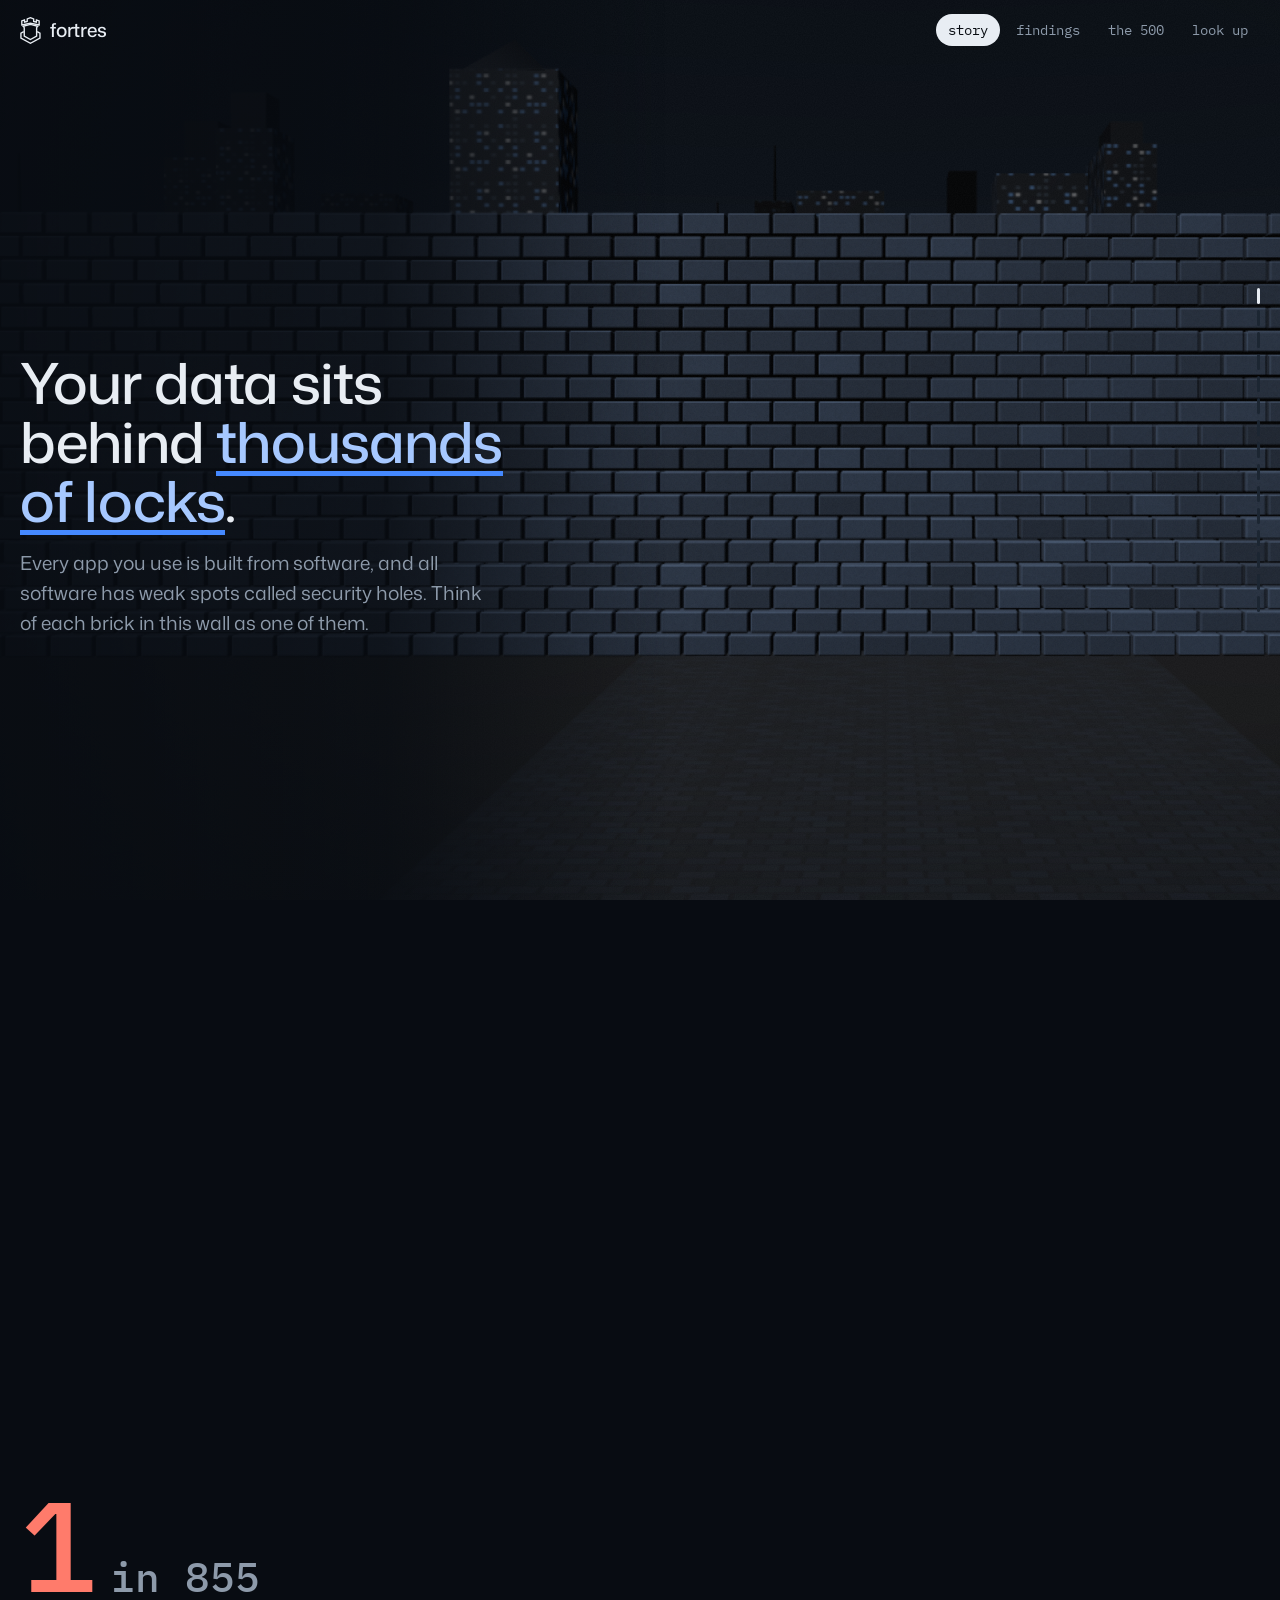
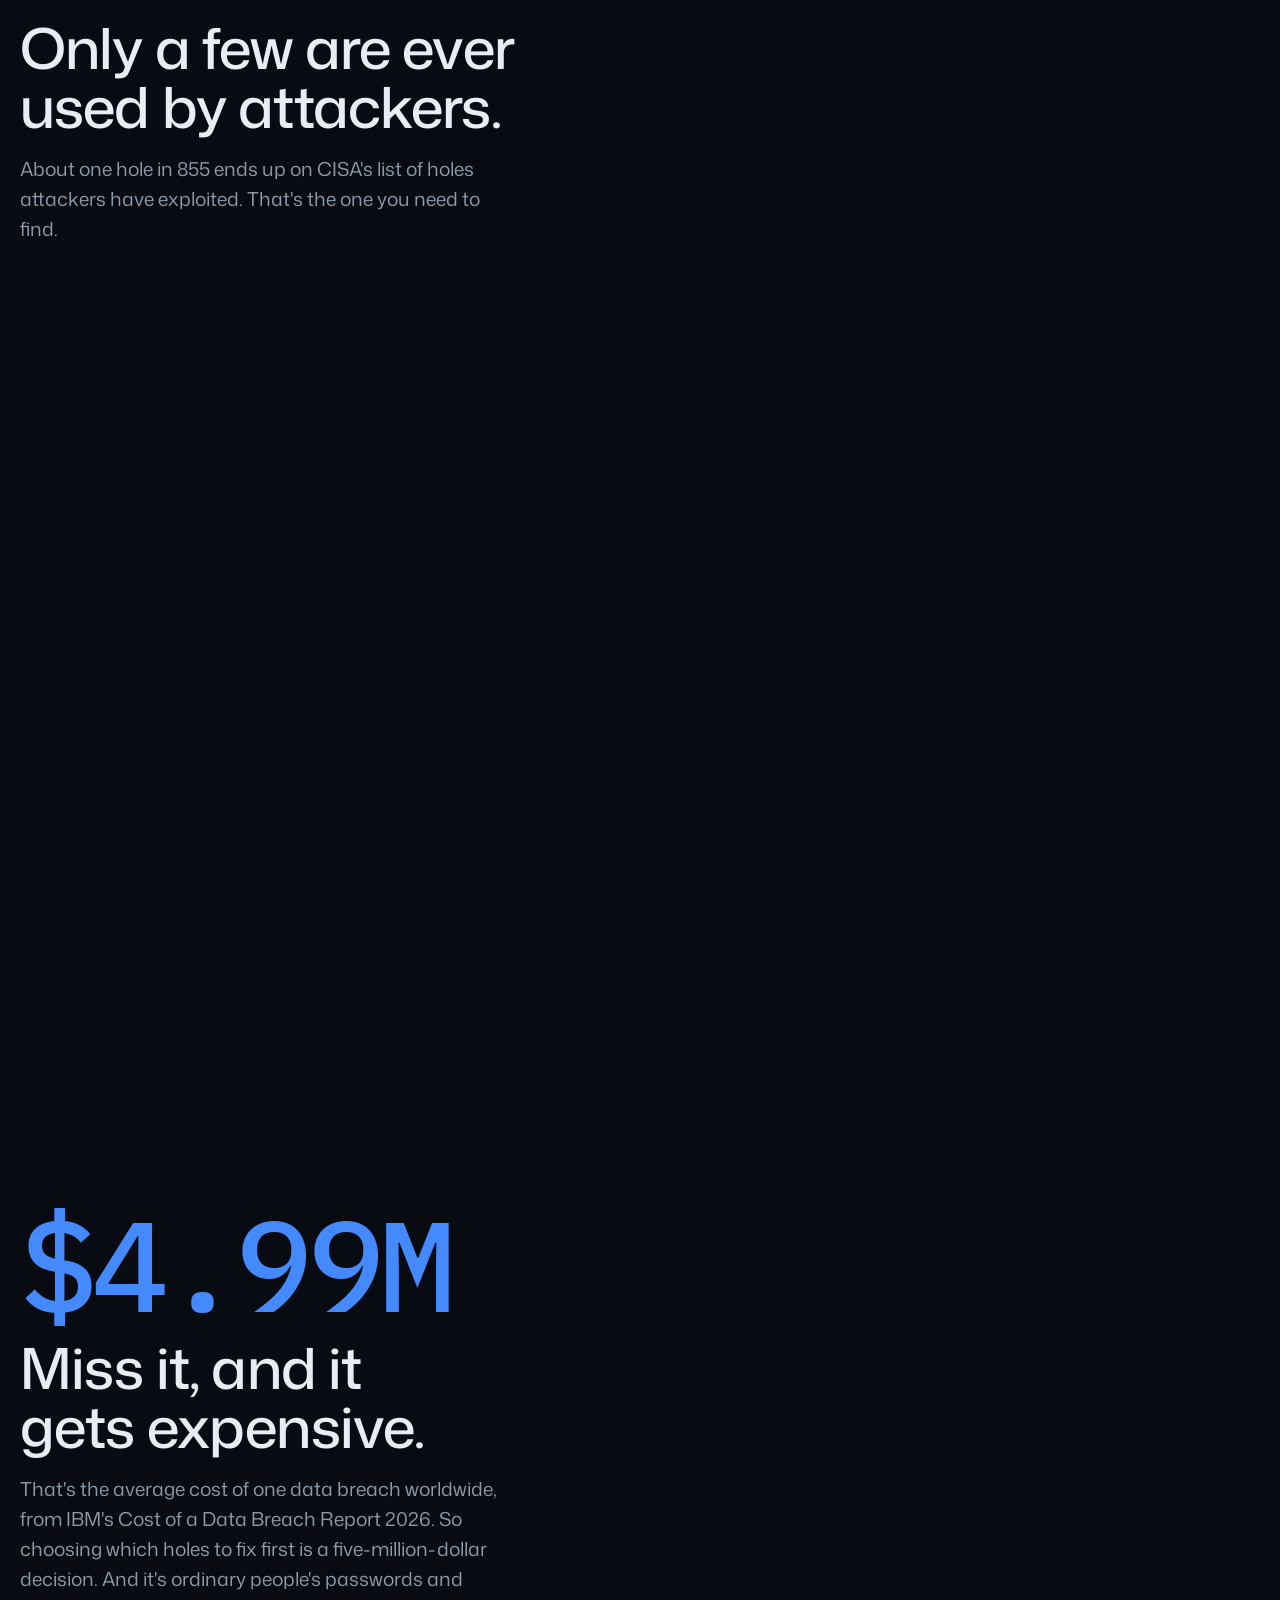
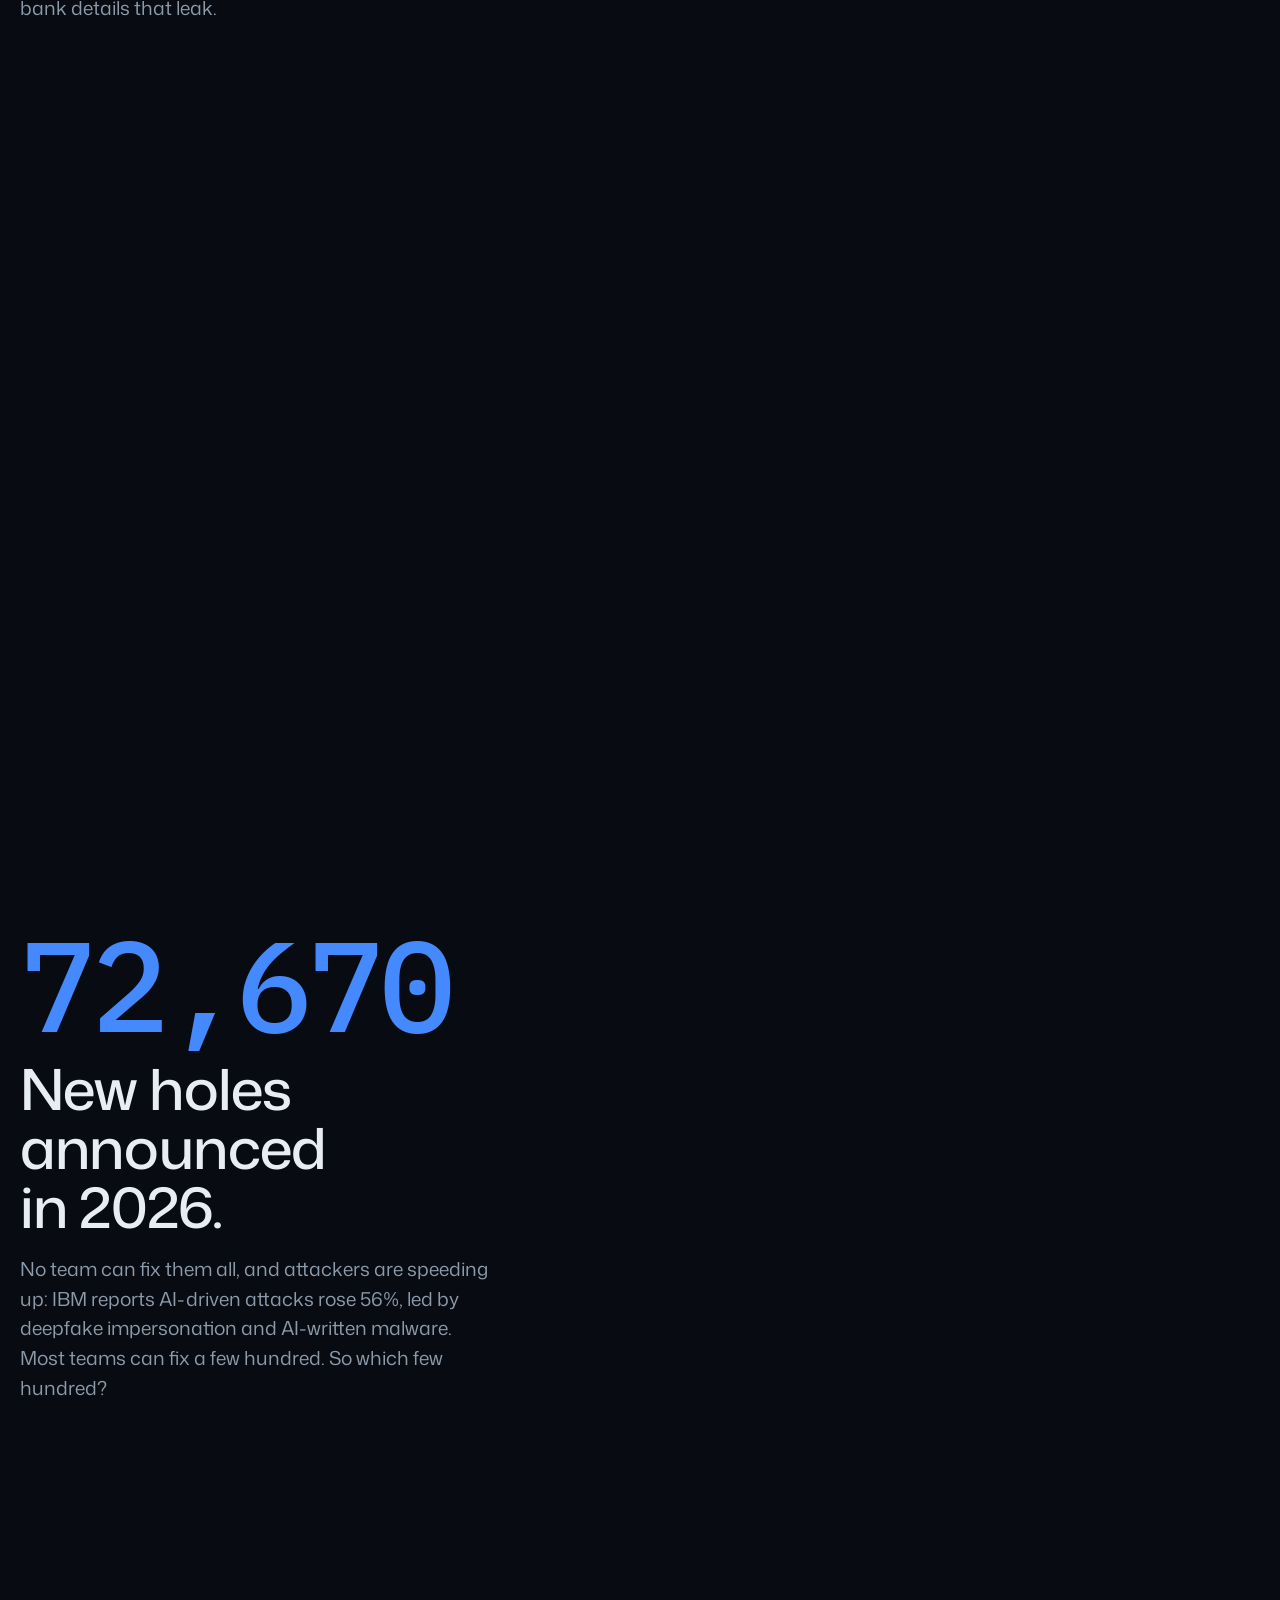
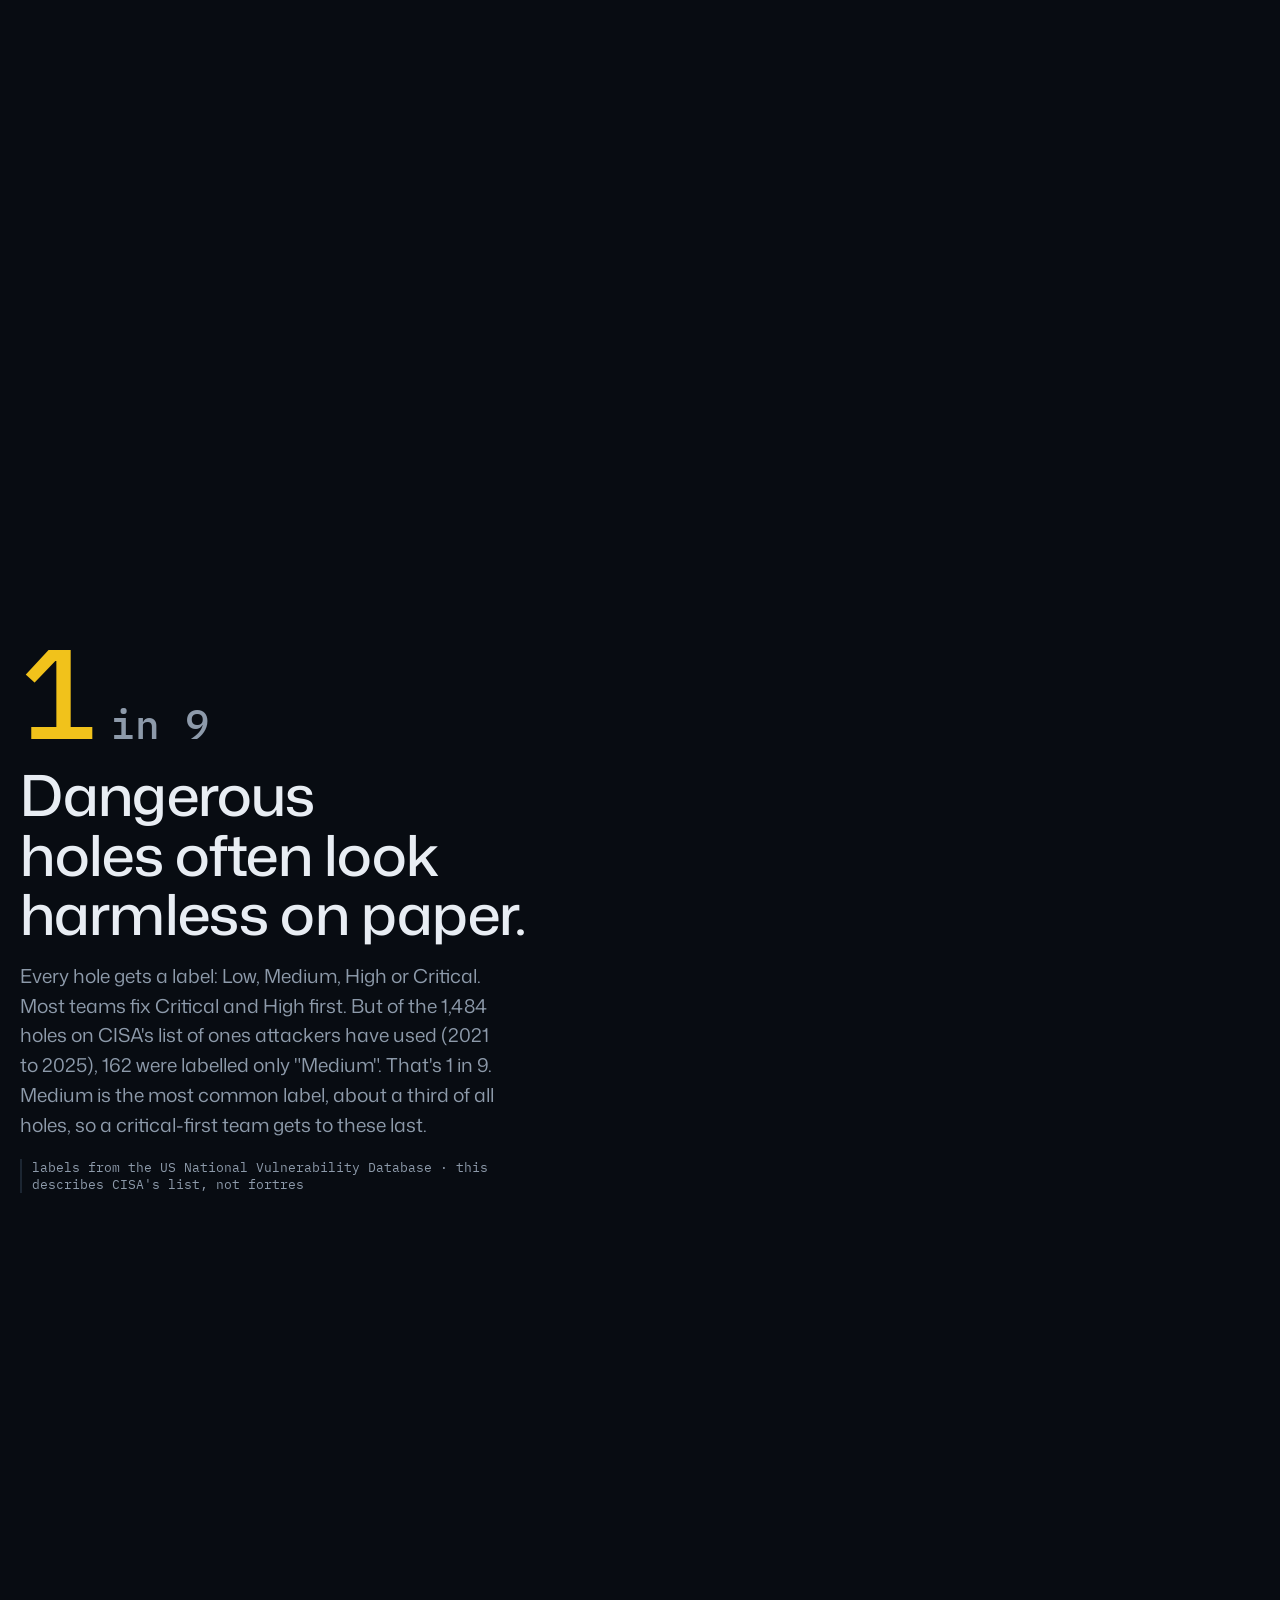
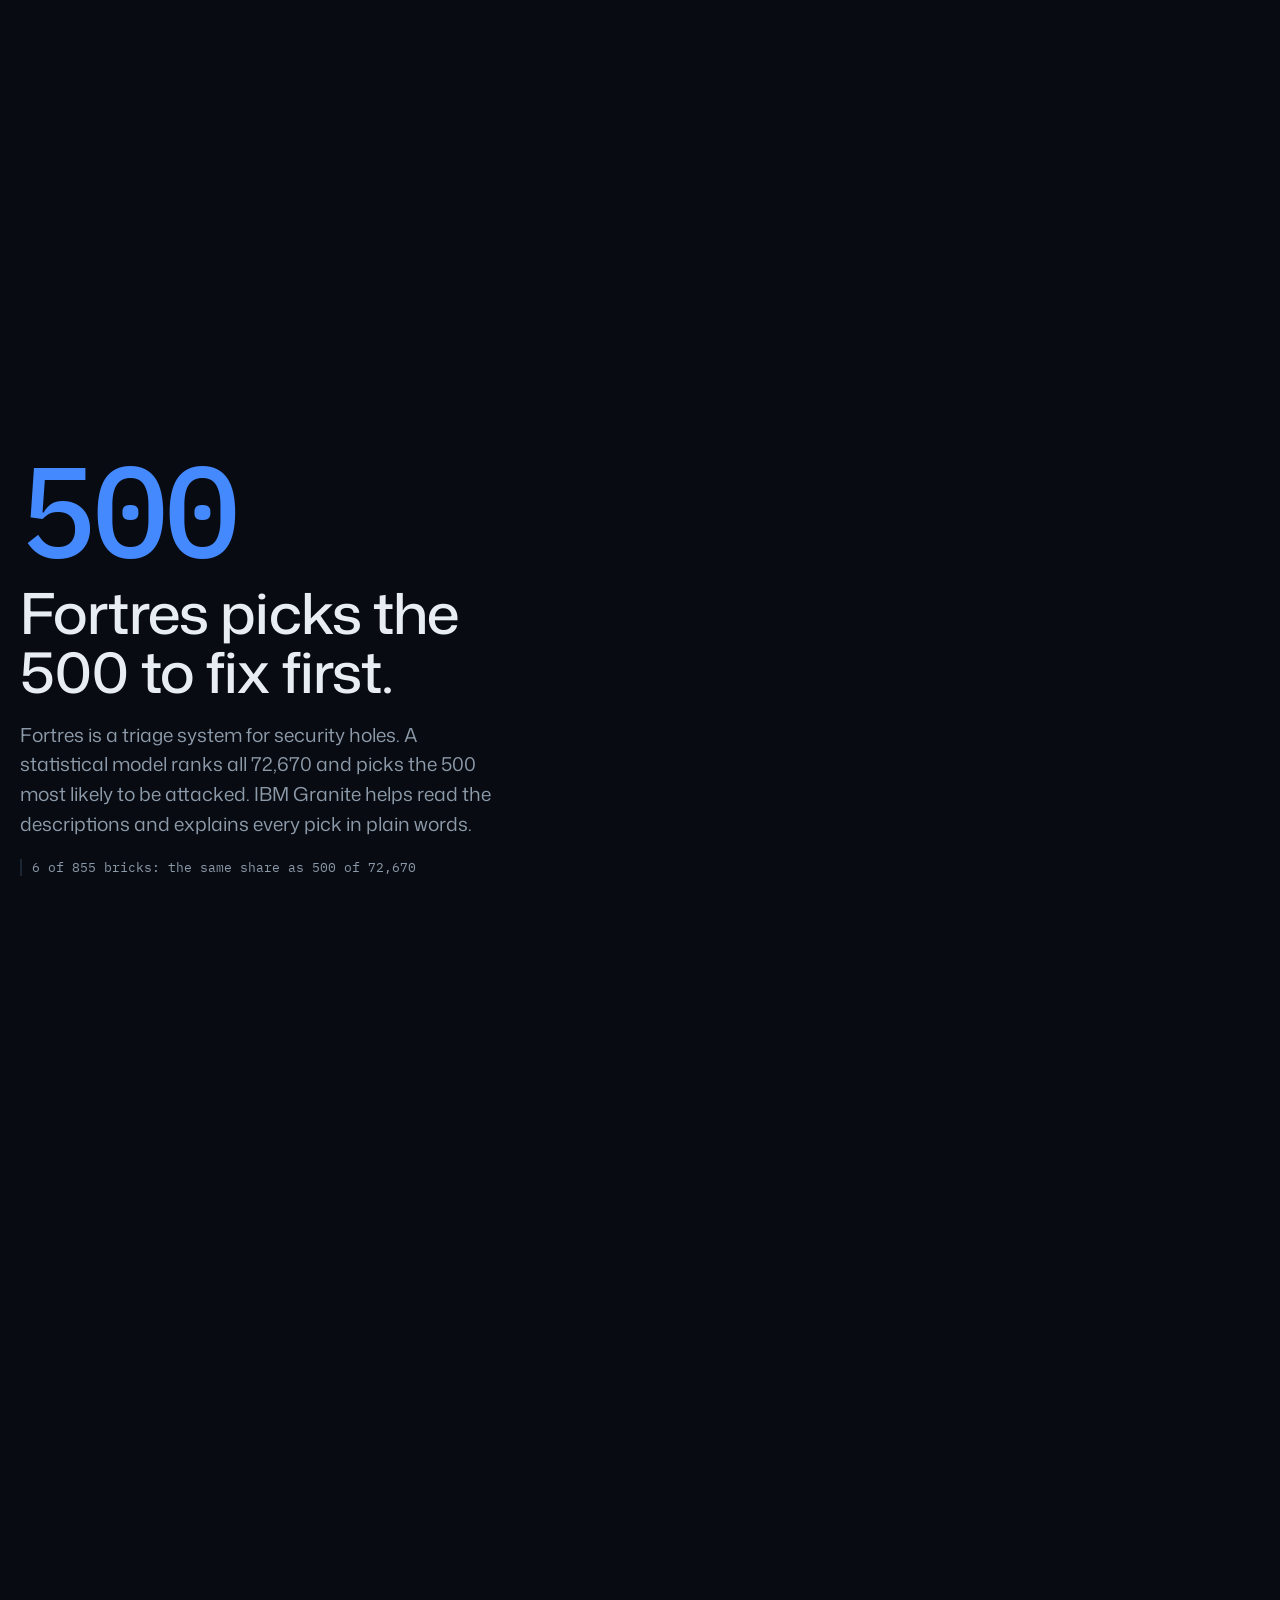
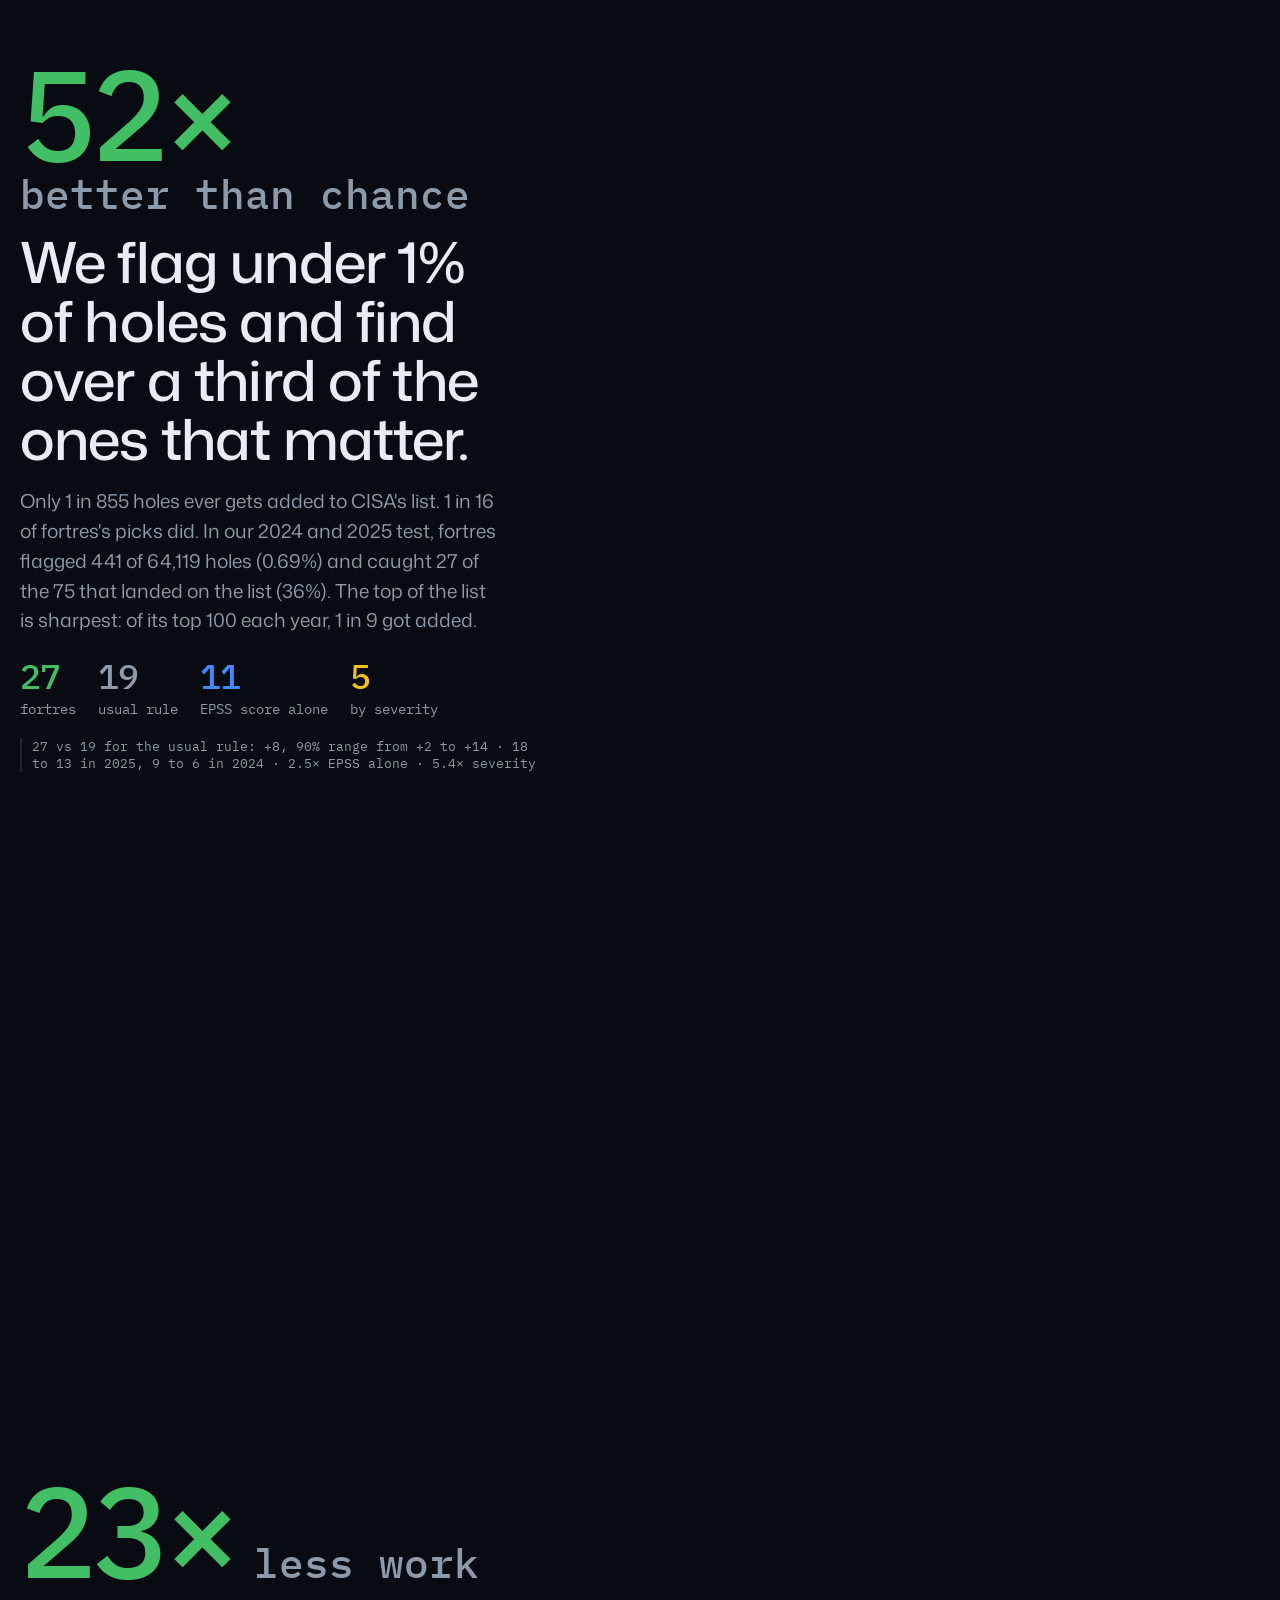
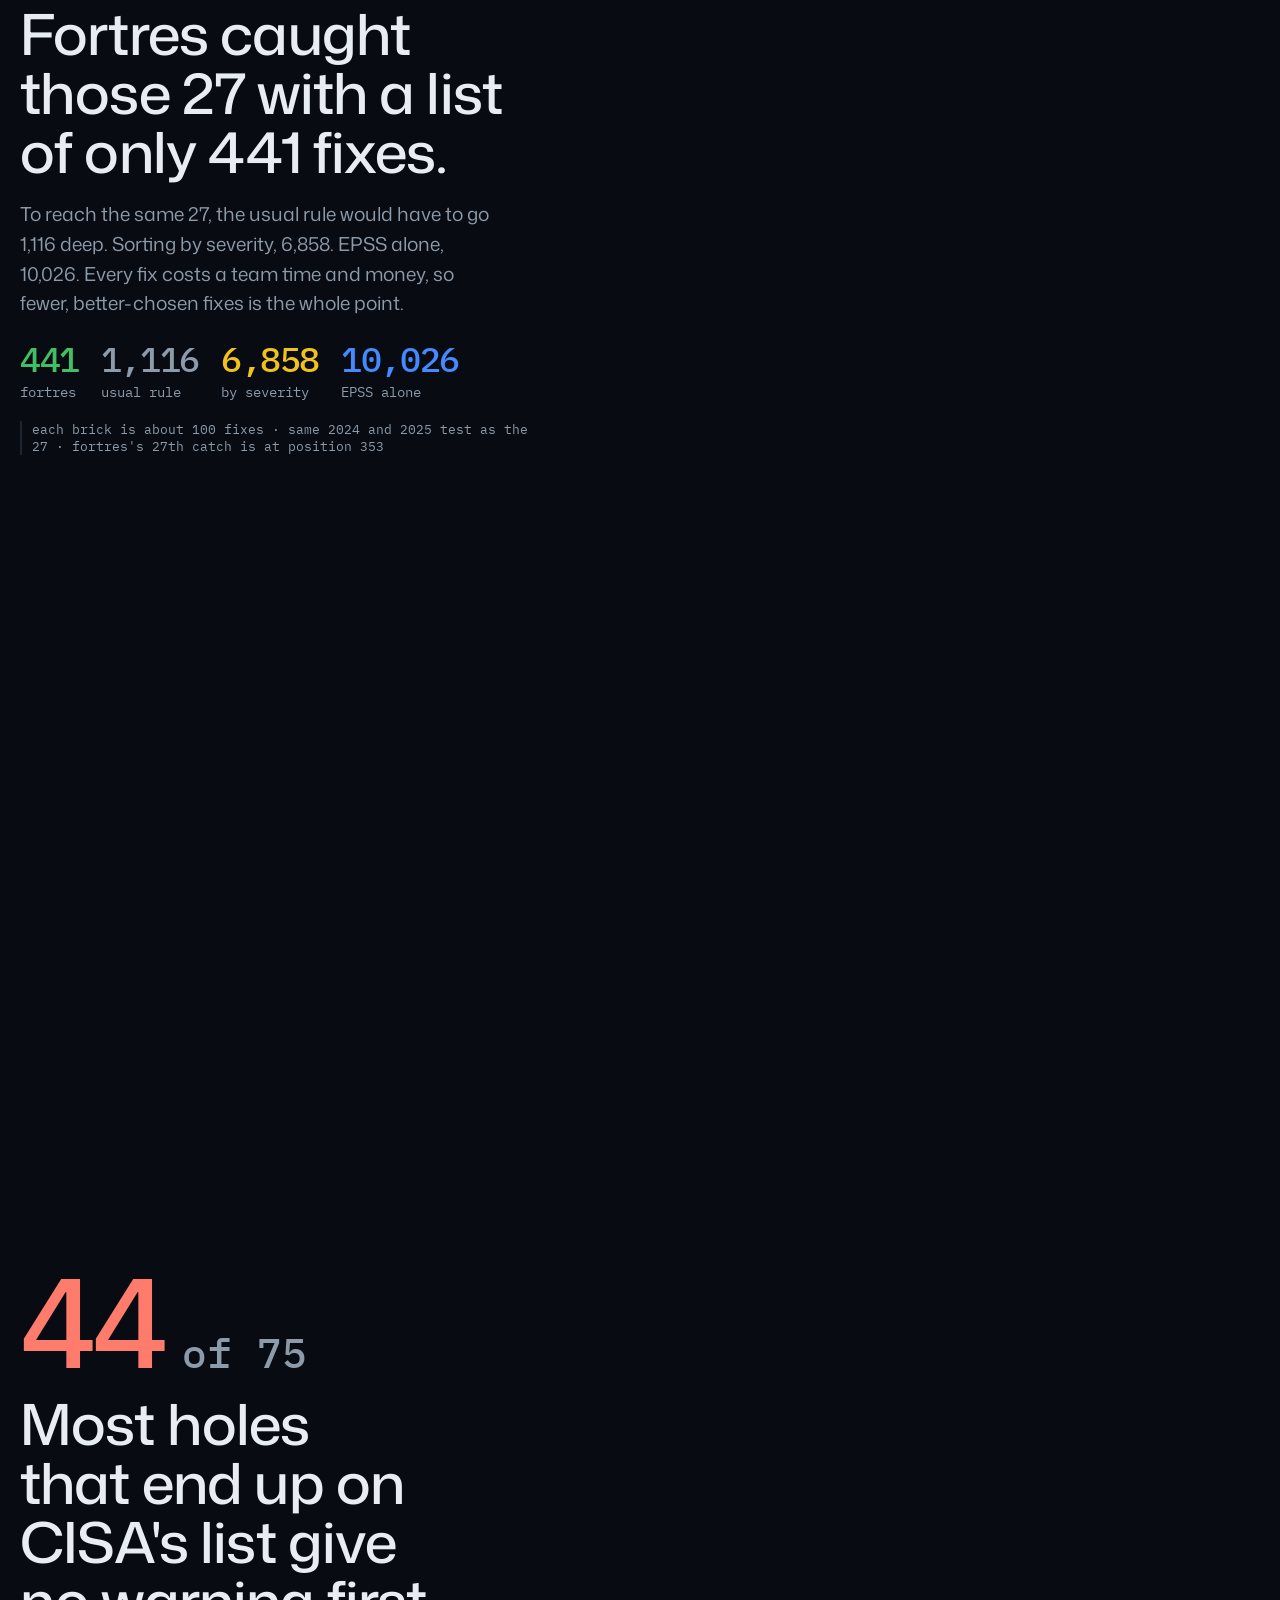
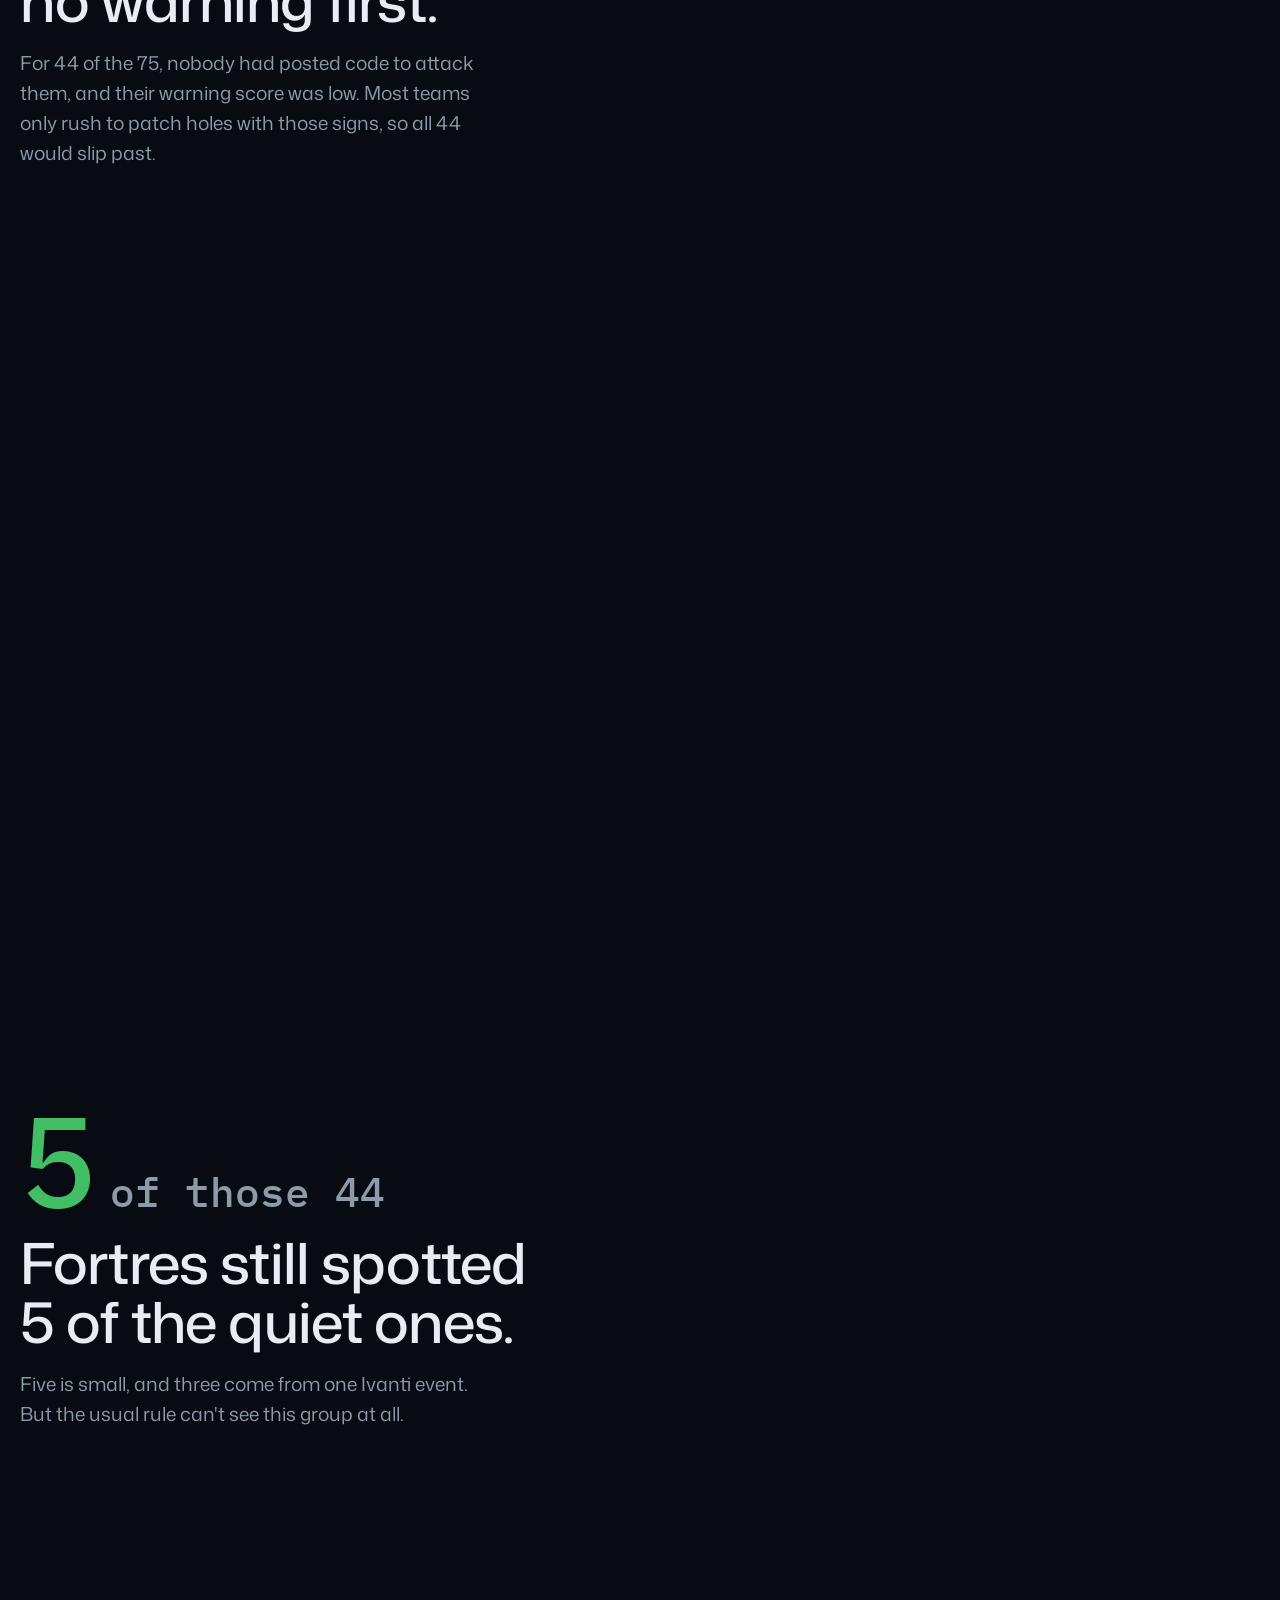
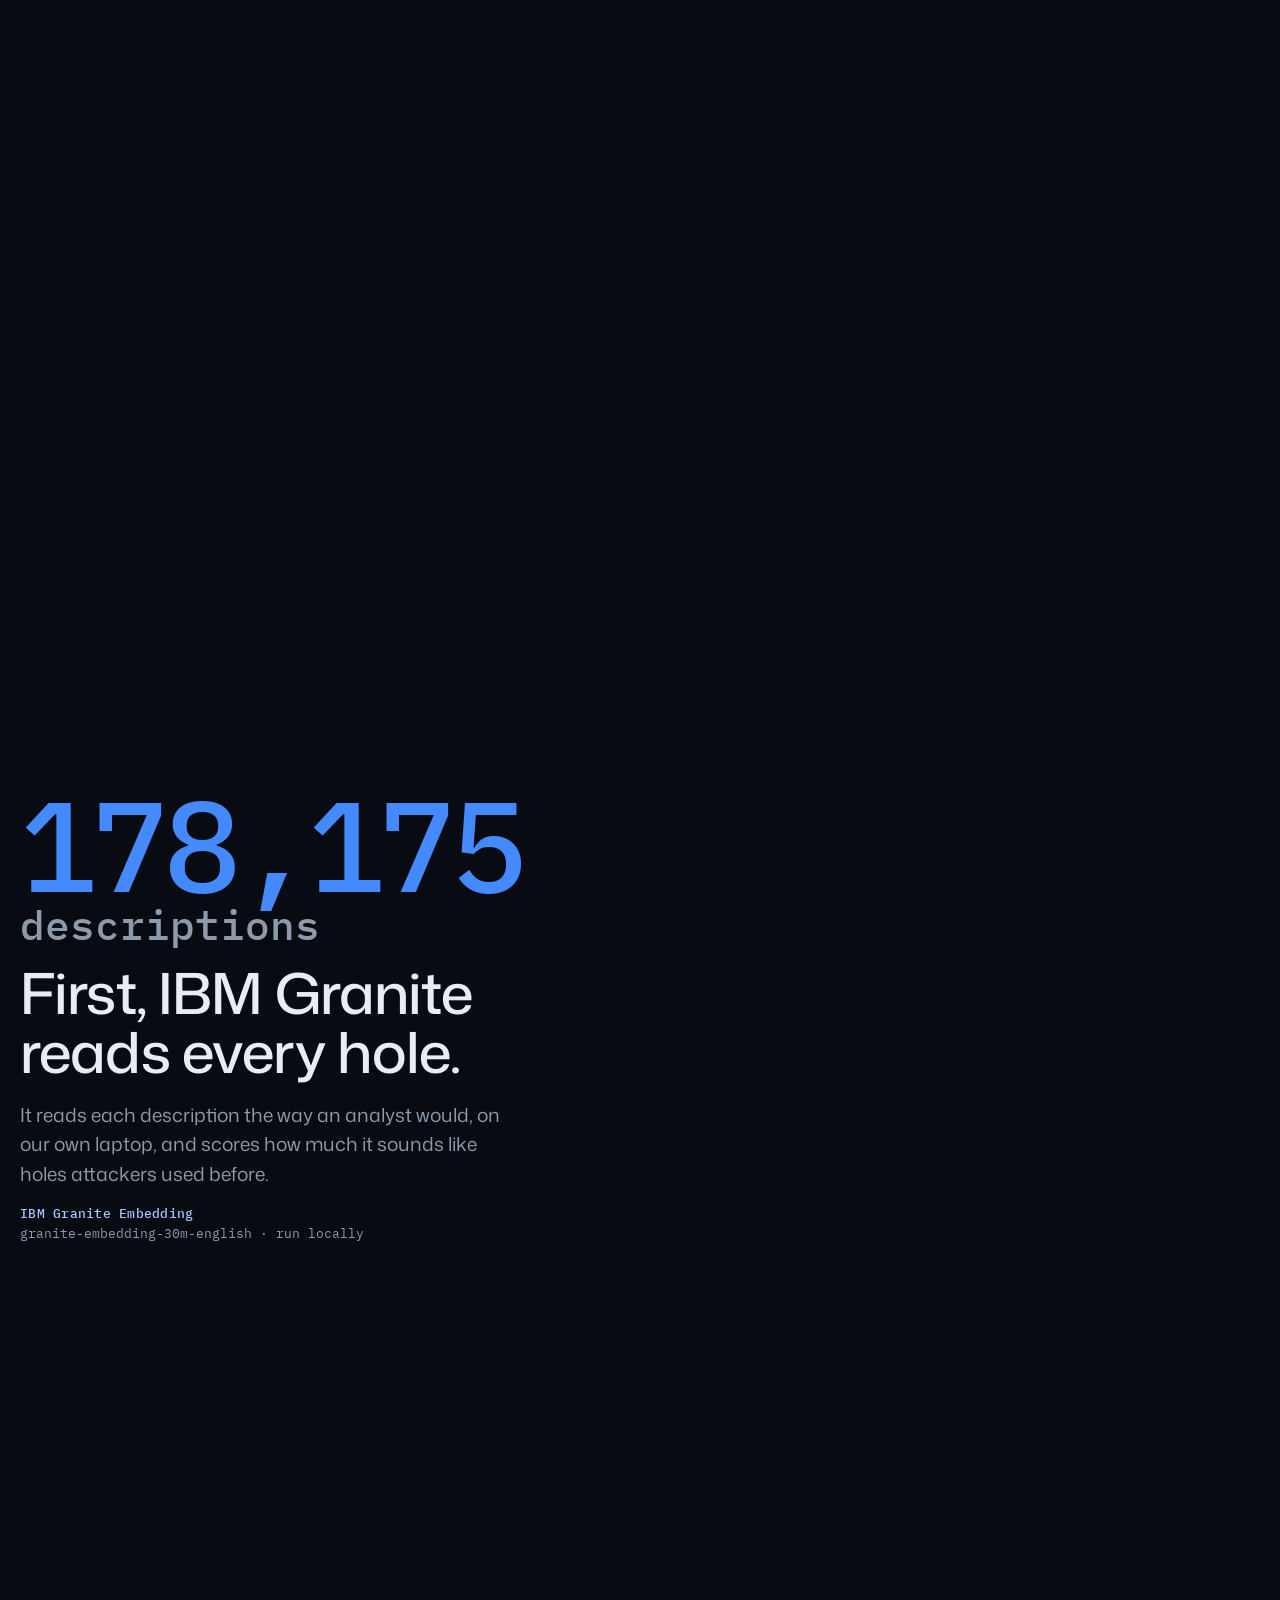
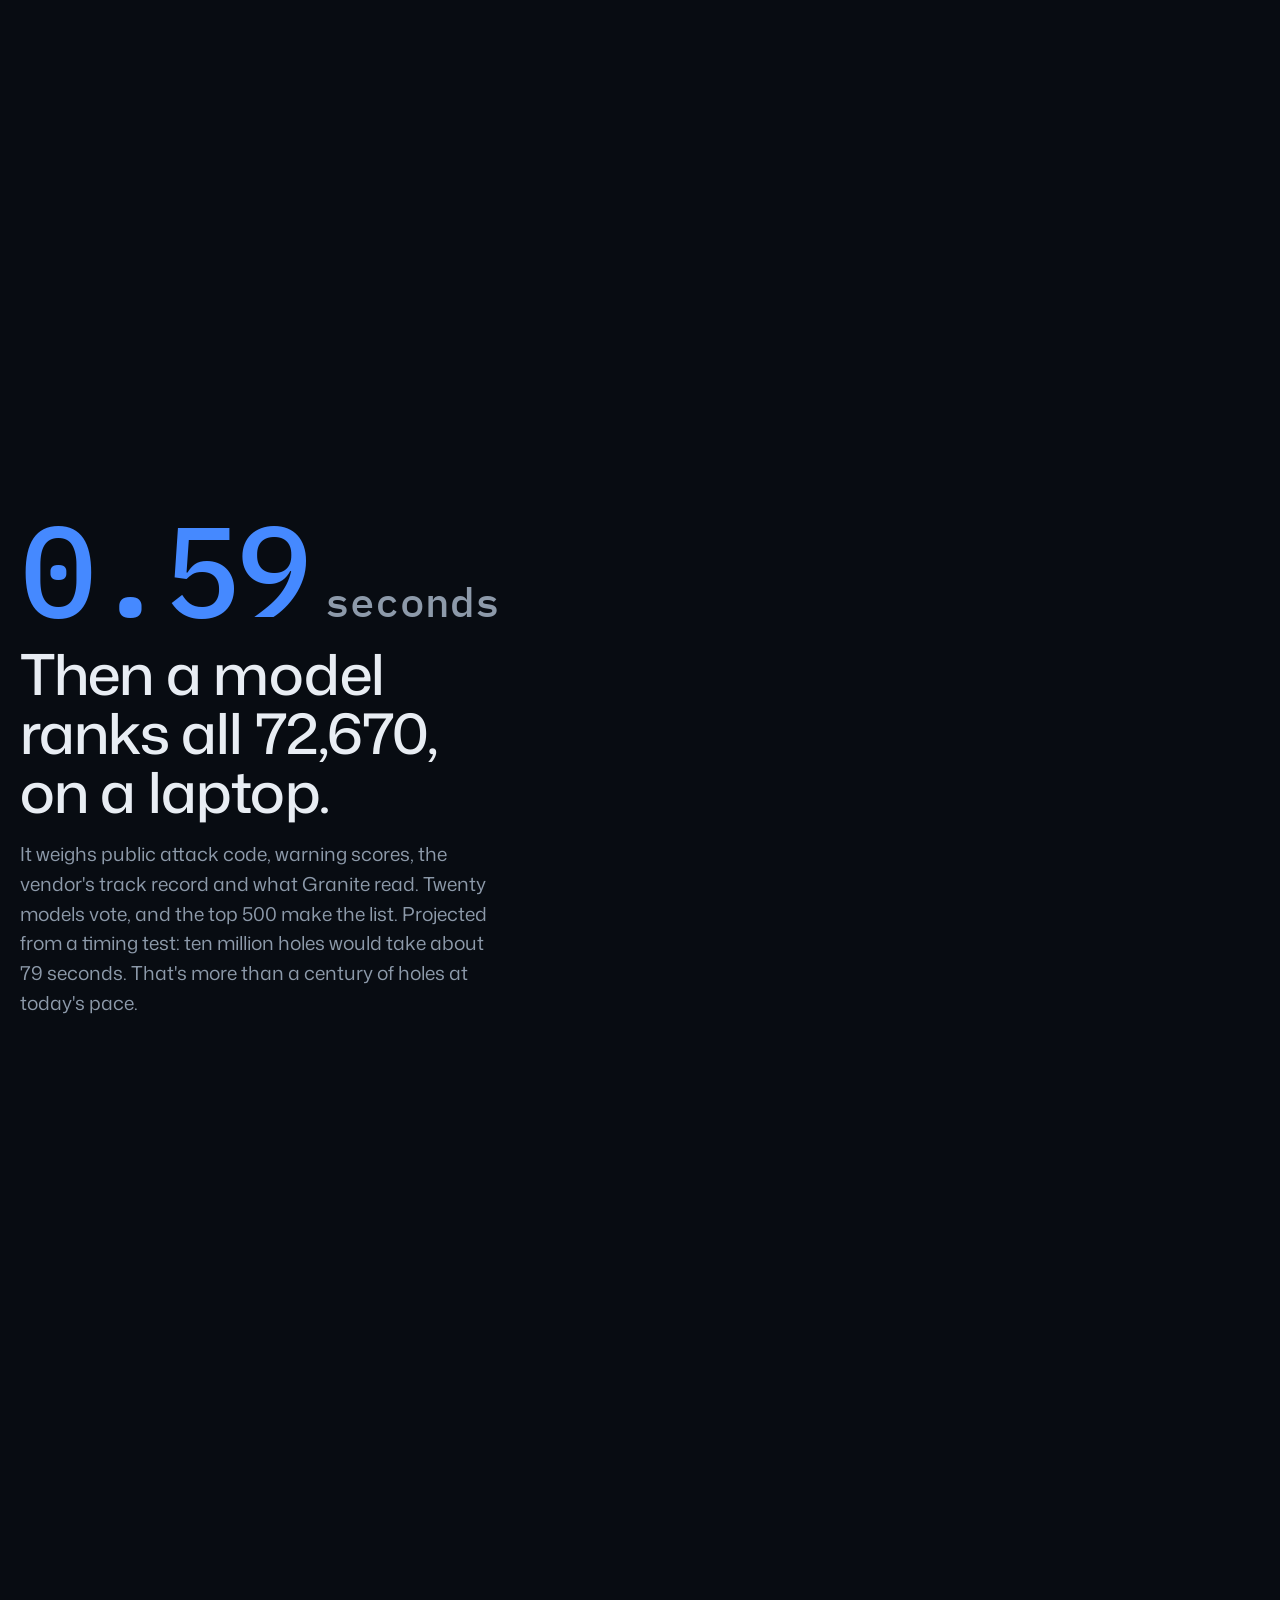
==== site/index.html @ 3db24c33 "Findings page: a chart for every finding, drawn from outputs/ Each of the ten findings gets a band w" ====
<!doctype html>
<html lang="en">
<head>
<meta charset="utf-8">
<meta name="viewport" content="width=device-width,initial-scale=1,viewport-fit=cover">
<title>fortres</title>
<meta name="description" content="fortres ranks 2026's 72,670 new security holes and picks the 500 to fix first. Built by Yahya and Jack for IBM's Before the Breach challenge.">
<link rel="icon" type="image/svg+xml" href="data:image/svg+xml,%3Csvg%20xmlns%3D%22http%3A//www.w3.org/2000/svg%22%20viewBox%3D%220%200%2064%2064%22%3E%3Crect%20width%3D%2264%22%20height%3D%2264%22%20rx%3D%2214%22%20fill%3D%22%23080c12%22/%3E%3Csvg%20x%3D%2210%22%20y%3D%226%22%20width%3D%2244%22%20height%3D%2252%22%20viewBox%3D%22400%20180%20610%20790%22%3E%3Cpath%20d%3D%22M450%20293L528%20266L532%20330L608%20310L610%20238L703%20201L797%20238L798%20310L876%20330L880%20266L958%20293L958%20412L703%20362L452%20412Z%22%20fill%3D%22none%22%20stroke%3D%22%23e8edf3%22%20stroke-width%3D%2246%22%20stroke-linejoin%3D%22miter%22%20stroke-miterlimit%3D%228%22/%3E%3Cpath%20d%3D%22M487%20450L703%20398L919%20450L884%20492L884%20742L703%20840L522%20742L522%20492Z%22%20fill%3D%22none%22%20stroke%3D%22%23e8edf3%22%20stroke-width%3D%2246%22%20stroke-linejoin%3D%22miter%22%20stroke-miterlimit%3D%228%22/%3E%3Cpath%20d%3D%22M507%20606L425%20655L425%20798L703%20948L982%20798L982%20655L900%20606%22%20fill%3D%22none%22%20stroke%3D%22%23e8edf3%22%20stroke-width%3D%2246%22%20stroke-linejoin%3D%22miter%22%20stroke-miterlimit%3D%228%22/%3E%3C/svg%3E%3C/svg%3E">
<link rel="preconnect" href="https://fonts.googleapis.com">
<link rel="preconnect" href="https://fonts.gstatic.com" crossorigin>
<link rel="stylesheet" href="https://fonts.googleapis.com/css2?family=IBM+Plex+Mono:wght@400;500&family=Mona+Sans:wdth,wght@75..125,400..500&display=swap">
<link rel="stylesheet" href="fortres.css">
</head>
<body>
<header class="top">
  <a class="brand" href="#story" aria-label="fortres home"><svg width="21" height="27" viewBox="400 180 610 790" aria-hidden="true"><path d="M450 293L528 266L532 330L608 310L610 238L703 201L797 238L798 310L876 330L880 266L958 293L958 412L703 362L452 412Z" fill="none" stroke="currentColor" stroke-width="40" stroke-linejoin="miter" stroke-miterlimit="8"/><path d="M487 450L703 398L919 450L884 492L884 742L703 840L522 742L522 492Z" fill="none" stroke="currentColor" stroke-width="40" stroke-linejoin="miter" stroke-miterlimit="8"/><path d="M507 606L425 655L425 798L703 948L982 798L982 655L900 606" fill="none" stroke="currentColor" stroke-width="40" stroke-linejoin="miter" stroke-miterlimit="8"/></svg>fortres</a>
  <nav class="tabs" aria-label="Pages"><a href="#story" id="t-story" aria-current="page">story</a><a href="#found" id="t-found">findings</a><a href="#picks" id="t-picks">the 500</a><a href="#lookup" id="t-lookup">look up</a></nav>
</header>
<div class="prog" id="prog" aria-hidden="true"></div>
<div class="poster" aria-hidden="true"></div>
<canvas id="stage" aria-hidden="true"></canvas>
<div class="vig" aria-hidden="true"></div>
<div class="scrim" aria-hidden="true"></div>

<main class="story gut">
  <section class="step" id="s0" data-s="wall"><div class="card">
    <h2>Your data sits behind <mark>thousands of locks</mark>.</h2>
    <p>Every app you use is built from software, and all software has weak spots called security holes. Think of each brick in this wall as one of them.</p>
  </div></section>

  <section class="step" data-s="one"><div class="card">
    <span class="num coral">1<small>in 855</small></span>
    <h2>Only a few are ever <mark>used by attackers</mark>.</h2>
    <p>About one hole in 855 ends up on CISA's list of holes attackers have exploited. That's the one you need to find.</p>
  </div></section>

  <section class="step" data-s="cost"><div class="card">
    <span class="num blue">$4.99M</span>
    <h2>Miss it, and it gets <mark>expensive</mark>.</h2>
    <p>That's the average cost of one data breach worldwide, from IBM's Cost of a Data Breach Report 2026. So choosing which holes to fix first is a five-million-dollar decision. And it's ordinary people's passwords and bank details that leak.</p>
  </div></section>

  <section class="step" data-s="cloud"><div class="card">
    <span class="num blue">72,670</span>
    <h2>New holes announced <mark>in 2026</mark>.</h2>
    <p>No team can fix them all, and attackers are speeding up: IBM reports AI-driven attacks rose 56%, led by deepfake impersonation and AI-written malware. Most teams can fix a few hundred. So which few hundred?</p>
  </div></section>

  <section class="step" data-s="severity"><div class="card">
    <span class="num amber">1<small>in 9</small></span>
    <h2>Dangerous holes often <mark>look harmless</mark> on paper.</h2>
    <p>Every hole gets a label: Low, Medium, High or Critical. Most teams fix Critical and High first. But of the 1,484 holes on CISA's list of ones attackers have used (2021 to 2025), 162 were labelled only "Medium". That's 1 in 9. Medium is the most common label, about a third of all holes, so a critical-first team gets to these last.</p>
    <span class="note">labels from the US National Vulnerability Database · this describes CISA's list, not fortres</span>
  </div></section>

  <section class="step" data-s="picks"><div class="card">
    <span class="num blue">500</span>
    <h2>Fortres picks <mark>the 500 to fix first</mark>.</h2>
    <p>Fortres is a triage system for security holes. A statistical model ranks all 72,670 and picks the 500 most likely to be attacked. IBM Granite helps read the descriptions and explains every pick in plain words.</p>
    <span class="note">6 of 855 bricks: the same share as 500 of 72,670</span>
  </div></section>

  <section class="step" data-s="towers"><div class="card">
    <span class="num mint">52&times;<small>better than chance</small></span>
    <h2>We flag <mark>under 1%</mark> of holes and find over a third of the ones that matter.</h2>
    <p>Only 1 in 855 holes ever gets added to CISA's list. 1 in 16 of fortres's picks did. In our 2024 and 2025 test, fortres flagged 441 of 64,119 holes (0.69%) and caught 27 of the 75 that landed on the list (36%). The top of the list is sharpest: of its top 100 each year, 1 in 9 got added.</p>
    <div class="vs sm"><div><span class="num mint">27</span><span class="l">fortres</span></div><div><span class="num" style="color:var(--mute)">19</span><span class="l">usual rule</span></div><div><span class="num blue">11</span><span class="l">EPSS score alone</span></div><div><span class="num amber">5</span><span class="l">by severity</span></div></div>
    <span class="note"><span class="count" data-to="27">27</span> vs <span class="count" data-to="19">19</span> for the usual rule: +8, 90% range from +2 to +14 · 18 to 13 in 2025, 9 to 6 in 2024 · 2.5&times; EPSS alone · 5.4&times; severity</span>
  </div></section>

  <section class="step" data-s="work"><div class="card">
    <span class="num mint">23&times;<small>less work</small></span>
    <h2>Fortres caught those 27 with a list of only <mark>441 fixes</mark>.</h2>
    <p>To reach the same 27, the usual rule would have to go 1,116 deep. Sorting by severity, 6,858. EPSS alone, 10,026. Every fix costs a team time and money, so fewer, better-chosen fixes is the whole point.</p>
    <div class="vs sm"><div><span class="num mint">441</span><span class="l">fortres</span></div><div><span class="num" style="color:var(--mute)">1,116</span><span class="l">usual rule</span></div><div><span class="num amber">6,858</span><span class="l">by severity</span></div><div><span class="num blue">10,026</span><span class="l">EPSS alone</span></div></div>
    <span class="note">each brick is about 100 fixes · same 2024 and 2025 test as the 27 · fortres's 27th catch is at position 353</span>
  </div></section>

  <section class="step" data-s="blindRule"><div class="card">
    <span class="num coral">44<small>of 75</small></span>
    <h2>Most holes that end up on CISA's list <mark>give no warning first</mark>.</h2>
    <p>For 44 of the 75, nobody had posted code to attack them, and their warning score was low. Most teams only rush to patch holes with those signs, so all 44 would slip past.</p>
  </div></section>

  <section class="step" data-s="blindOurs"><div class="card">
    <span class="num mint">5<small>of those 44</small></span>
    <h2>Fortres still spotted <mark>5 of the quiet ones</mark>.</h2>
    <p>Five is small, and three come from one Ivanti event. But the usual rule can't see this group at all.</p>
  </div></section>

  <section class="step" data-s="read"><div class="card">
    <span class="num blue">178,175<small>descriptions</small></span>
    <h2>First, <mark>IBM Granite</mark> reads every hole.</h2>
    <p>It reads each description the way an analyst would, on our own laptop, and scores how much it sounds like holes attackers used before.</p>
    <p class="tool"><b>IBM Granite Embedding</b>granite-embedding-30m-english · run locally</p>
  </div></section>

  <section class="step" data-s="rank"><div class="card">
    <span class="num blue">0.59<small>seconds</small></span>
    <h2>Then a model <mark>ranks all 72,670</mark>, on a laptop.</h2>
    <p>It weighs public attack code, warning scores, the vendor's track record and what Granite read. Twenty models vote, and the top 500 make the list. Projected from a timing test: ten million holes would take about 79 seconds. That's more than a century of holes at today's pace.</p>
  </div></section>

  <section class="step" data-s="check"><div class="card">
    <span class="num mint">318<small>of 500</small></span>
    <h2>Every pick tells you <mark>why it made the list</mark>.</h2>
    <p>IBM Granite writes one plain sentence per pick. Granite Guardian checks it only says what the facts say. The 182 that fail get a simple fill-in sentence, so nothing made up reaches you.</p>
    <p class="eg">Pick 472: “Prioritised because it has public exploit code in Exploit-DB and GitHub, and it's an SQL injection vulnerability.”</p>
    <p class="tool"><b>IBM Granite Guardian</b>Granite Guardian 3 (2B) · run locally · 318 of 500 passed</p>
    <p class="tool"><b>IBM watsonx.governance</b>IBM Cloud · scored all 500 reasons · 0 of 500 flagged for harm or personal data</p>
  </div></section>

  <section class="step" data-s="trust"><div class="card">
    <span class="num mint">27<small>not 33</small></span>
    <h2>We could have claimed 33. <mark>We didn't.</mark></h2>
    <p>Some data only shows up after an attack. Using it would have taken us from 27 to 33, so we left it out. We also reran it with four sets of random seeds and got 26 to 28 every time. Trained on shuffled answers, it catches less than 1.</p>
  </div></section>

  <section class="step" data-s="close"><div class="card">
    <svg class="biglogo" viewBox="400 180 610 790" aria-hidden="true"><path d="M450 293L528 266L532 330L608 310L610 238L703 201L797 238L798 310L876 330L880 266L958 293L958 412L703 362L452 412Z" fill="none" stroke="currentColor" stroke-width="30" stroke-linejoin="miter" stroke-miterlimit="8"/><path d="M450 293L528 266L532 330L608 310L610 238L703 201L797 238L798 310L876 330L880 266L958 293L958 412L703 362L452 412Z" fill="none" stroke="var(--bg)" stroke-width="20" stroke-linejoin="miter" stroke-miterlimit="8"/><path d="M487 450L703 398L919 450L884 492L884 742L703 840L522 742L522 492Z" fill="none" stroke="currentColor" stroke-width="30" stroke-linejoin="miter" stroke-miterlimit="8"/><path d="M487 450L703 398L919 450L884 492L884 742L703 840L522 742L522 492Z" fill="none" stroke="var(--bg)" stroke-width="20" stroke-linejoin="miter" stroke-miterlimit="8"/><path d="M507 606L425 655L425 798L703 948L982 798L982 655L900 606" fill="none" stroke="currentColor" stroke-width="30" stroke-linejoin="miter" stroke-miterlimit="8"/><path d="M507 606L425 655L425 798L703 948L982 798L982 655L900 606" fill="none" stroke="var(--bg)" stroke-width="20" stroke-linejoin="miter" stroke-miterlimit="8"/></svg>
    <h2>A fortress can't guard every brick. It can guard <mark>the ones attackers aim for</mark>.</h2>
    <div class="cta"><a class="btn" href="#picks">See the 500 picks <span aria-hidden="true">→</span></a><a class="btn ghost" href="#found">What we found</a><a class="btn ghost" href="https://github.com/jackwwinstanley/ibm-breach">Code on GitHub</a></div>
    <p class="credits">fortres.us · IBM "Before the Breach" · Sheridan Datathon 2026 · Yahya and Jack<br>Data: NVD, FIRST EPSS, CISA KEV · IBM Granite and Granite Guardian, run locally · IBM watsonx.governance on IBM Cloud<br>Design inspired by taste-skill, impeccable and Emil Kowalski, with IBM Carbon touches</p>
  </div></section>
</main>

<div id="found" class="gut">
  <div class="fwrap">
    <header class="fhero">
      <h2 class="fq">What is fortres?</h2>
      <p class="def">Fortres is a triage system for security holes: a statistical model ranks all 72,670 of 2026's new vulnerabilities and picks the 500 most likely to be attacked, and IBM Granite models help read the descriptions and explain every pick in plain language.</p>
      <ol class="flow">
        <li><span class="fstep">read</span><b>IBM Granite Embedding</b><span>reads every description and gives the ranking one clue</span></li>
        <li><span class="fstep">rank</span><b>The ranking is 20 models that vote, each built from 150 small decision trees.</b><span>Not a chatbot: fast, testable, runs on a laptop</span></li>
        <li><span class="fstep">explain</span><b>Granite 3.3, checked by Granite Guardian</b><span>one plain reason per pick, or a template if the check fails. Then IBM watsonx.governance on IBM Cloud scored all 500 reasons: 0 were flagged for harm or personal data.</span></li>
      </ol>
      <p class="isnot">What it is not: it doesn't predict who gets attacked, the language model never decides the ranking, and it still misses most holes that give no warning.</p>
    </header>

    <div class="fhead">
      <h1>What we found</h1>
      <p class="sub">Ten things we learned from our 2024 and 2025 test: we trained on one year, ranked the other, then checked which holes CISA later added to its list. Every chart below is drawn from a file in our repo.</p>
      <nav class="fidx" aria-label="Findings"></nav>
    </div>

    <section class="fd tone-coral" id="f-blind" data-viz="blind" data-t="No warning">
      <div class="ft">
        <span class="fk">01</span>
        <span class="fbig"><b class="cu" data-n="44">44</b><small>of 75</small></span>
        <h3>Most holes on CISA's list gave no warning.</h3>
        <p>No public attack code and a low EPSS score. The usual rule catches 0 of them. Fortres caught 5, and three of those come from one Ivanti event. The gap is real, and most of it is still open.</p>
        <code>outputs/v6_blindspots.csv</code>
      </div>
      <figure class="fv"><div class="viz" role="img" aria-label="75 bricks, one per hole added to CISA's list in our test: 31 had warning signs, 44 had none, and fortres caught 5 of those 44"></div>
        <figcaption class="key"><span class="k blue">had a warning sign</span><span class="k coral">no warning</span><span class="k mint">no warning, fortres caught it</span></figcaption></figure>
    </section>

    <section class="fd tone-mint" id="f-work" data-viz="work" data-t="Less work">
      <div class="ft">
        <span class="fk">02</span>
        <span class="fbig"><b class="cu" data-n="441">441</b><small>fixes, not 10,026</small></span>
        <h3>Less work for the same catch.</h3>
        <p>Fortres's list of 441 holds all 27 catches (its 27th comes at position 353). To reach 27, you'd have to go 1,116 deep with the usual rule, 6,858 deep sorting by severity, and 10,026 deep with EPSS alone.</p>
        <code>outputs/discovery_workload.csv</code>
      </div>
      <figure class="fv"><div class="viz bars" role="img" aria-label="Fixes needed to catch the same 27: fortres 441, usual rule 1,116, severity 6,858, EPSS alone 10,026"></div></figure>
    </section>

    <section class="fd tone-amber" id="f-sev" data-viz="sev" data-t="Medium labels">
      <div class="ft">
        <span class="fk">03</span>
        <span class="fbig"><b>1 in 9</b><small>162 of 1,484</small></span>
        <h3>Severity labels hide danger.</h3>
        <p>Of the holes on CISA's list from 2021 to 2025, 1 in 9 was labelled only "Medium". A team that fixes Critical and High first reaches these last.</p>
        <code>outputs/discovery_kev_severity.csv</code>
      </div>
      <figure class="fv"><div class="viz" role="img" aria-label="1,484 bricks, one per hole on CISA's list from 2021 to 2025, coloured by severity label; the Medium ones are lit"></div>
        <figcaption class="key"><span class="k dim">Critical</span><span class="k dim2">High</span><span class="k amber">Medium</span><span class="k dim3">Low</span></figcaption></figure>
    </section>

    <section class="fd tone-mint" id="f-leak" data-viz="leak" data-t="27 not 33">
      <div class="ft">
        <span class="fk">04</span>
        <span class="fbig"><b class="cu" data-n="27">27</b><small>not 33</small></span>
        <h3>Data that arrives after an attack makes results look better than they are.</h3>
        <p>NVD reviews holes on CISA's list first: every one of them is marked "Analyzed", against 42 to 50% of the rest. Using that review status would raise 27 catches to 33, so we left it out.</p>
        <code>outputs/v6_leakage_results.csv · docs/column_review.md</code>
      </div>
      <figure class="fv"><div class="viz" role="img" aria-label="33 bricks: 27 caught honestly, 6 more only with after-the-fact data, which we left out"></div>
        <figcaption class="key"><span class="k mint">caught honestly</span><span class="k ghost">only with after-the-fact data</span></figcaption></figure>
    </section>

    <section class="fd tone-coral" id="f-reasons" data-viz="reasons" data-t="AI referee">
      <div class="ft">
        <span class="fk">05</span>
        <span class="fbig"><b class="cu" data-n="182">182</b><small>of 500</small></span>
        <h3>The AI's reasons needed a referee.</h3>
        <p>Granite Guardian rejected 90 reasons, and 92 more failed our own checks. The most common failure was a word that isn't in the facts. All 182 got a plain template sentence instead.</p>
        <code>outputs/explanations_summary.json</code>
      </div>
      <figure class="fv"><div class="viz" role="img" aria-label="500 bricks, one per reason: 318 kept, 90 rejected by Granite Guardian, 92 stopped by our own checks"></div>
        <figcaption class="key"><span class="k mint">Granite's sentence kept</span><span class="k coral">rejected by Guardian</span><span class="k amber">stopped by our checks</span></figcaption></figure>
    </section>

    <section class="fd tone-blue" id="f-events" data-viz="events" data-t="Bursts">
      <div class="ft">
        <span class="fk">06</span>
        <span class="fbig"><b class="cu" data-n="67">67</b><small>events behind 75</small></span>
        <h3>Attacks come in bursts.</h3>
        <p>The 75 holes come from 67 separate events, where one vendor's holes are added to CISA's list on the same day. Because they're linked, our ranges resample whole events, which makes them wider and more honest.</p>
        <code>outputs/discovery_events.csv · outputs/headline.json</code>
      </div>
      <figure class="fv"><div class="viz tl" role="img" aria-label="Timeline of the 75 holes from 2024 to 2025, stacked by event; most events are one hole, a few hold two or three"></div>
        <figcaption class="key"><span class="k dim2">one hole</span><span class="k blue">several holes, same vendor, same day</span></figcaption></figure>
    </section>

    <section class="fd tone-blue" id="f-vendor" data-viz="vendor" data-t="Same vendors">
      <div class="ft">
        <span class="fk">07</span>
        <span class="fbig"><b>19 → 10</b><small>2025 test catches</small></span>
        <h3>Attackers return to the same vendors.</h3>
        <p>Hiding whole vendors from training halves the 2025 test's catches, from 19 to 10. A vendor's track record is a strong clue, and that's also a limit: a brand-new vendor gets less help.</p>
        <code>outputs/rank_vendor_cv.csv</code>
      </div>
      <figure class="fv"><div class="viz rows" role="img" aria-label="Catches in the 2025 test: 19 when vendors are seen in training, 10 when whole vendors are hidden"></div></figure>
    </section>

    <section class="fd tone-blue" id="f-epss" data-viz="epss" data-t="EPSS jump">
      <div class="ft">
        <span class="fk">08</span>
        <span class="fbig"><b>6.37&times;</b><small>EPSS jump</small></span>
        <h3>A warning score changed scale mid-year.</h3>
        <p>From the July 2026 snapshots on, EPSS scores were 6.37 times the 2024 to 2025 median. So fortres compares each hole only with others scored in the same month, instead of trusting the raw score.</p>
        <code>outputs/discovery_epss_jump.csv</code>
      </div>
      <figure class="fv"><div class="viz ep" role="img" aria-label="Median EPSS score by snapshot month: flat through 2024, 2025 and early 2026, then a jump from July 2026"></div></figure>
    </section>

    <section class="fd tone-amber" id="f-dates" data-viz="dates" data-n="490" data-hl="249" data-t="Hindsight dates">
      <div class="ft">
        <span class="fk">09</span>
        <span class="fbig"><b class="cu" data-n="249">249</b><small>of 490</small></span>
        <h3>Outside data can carry hindsight dates.</h3>
        <p>In Metasploit, 249 of 490 links to a hole were added more than 30 days after the attack module itself. Some 2025 holes are new numbers for exploits from 2010. VulnCheck's list dates match the first attack report in 5,803 of 5,809 entries, which looks like backfilling. We rejected VulnCheck for this, dated Metasploit by when the link was added, and adopted neither.</p>
        <code>outputs/newdata_provenance.md · outputs/outside_report.md</code>
      </div>
      <figure class="fv"><div class="viz" role="img" aria-label="490 bricks, one per Metasploit link; 249 were added more than a month after the module"></div>
        <figcaption class="key"><span class="k amber">link added more than a month later</span><span class="k dim2">added with the module</span></figcaption></figure>
    </section>

    <section class="fd tone-mint" id="f-simple" data-viz="simple" data-a="7" data-b="11" data-t="Simpler won">
      <div class="ft">
        <span class="fk">10</span>
        <span class="fbig"><b>7 + 11</b><small>tried, one kept</small></span>
        <h3>Simpler beat clever.</h3>
        <p>We declared 7 model variants and 11 extra methods before seeing results. The winner was the more constrained model, and no extra method passed our pre-set rule. That restraint is also why rare signals, like Nuclei and Metasploit flags, add nothing.</p>
        <code>outputs/rank_summary.csv · outputs/zoo_summary.md · outputs/newdata_report.md</code>
      </div>
      <figure class="fv"><div class="viz tiles" role="img" aria-label="18 tiles: 7 model variants and 11 extra methods, declared in advance; one variant kept, no extra method passed"></div></figure>
    </section>

    <h2 class="qah">Questions judges ask</h2>
    <dl class="qa">
      <div><dt>Is fortres an LLM?</dt><dd>No. The ranking is 20 models that vote, each built from 150 small decision trees. IBM Granite reads the descriptions to give the ranking one clue, and writes the plain reason for each pick, which Granite Guardian checks against the facts.</dd></div>
      <div><dt>Why not use an LLM to rank?</dt><dd>A ranking model can be tested against known outcomes, and it gives the same answer every time. A language model can make things up, so we only let it explain.</dd></div>
    </dl>
  </div>
</div>

<div id="look" class="gut">
  <div class="lwrap">
    <div class="dhead"><span class="dnum" id="lnum">72,670</span><div><h1>holes ranked. Look up any of them.</h1><p class="lead">Paste a CVE ID, or a whole advisory with one in it. fortres shows where that hole sits in its 2026 ranking, and why, if it made the top 500.</p></div></div>
    <form class="lsearch" id="lform" role="search"><label for="lq" class="sr" style="position:absolute;left:-9999px">CVE ID</label><input id="lq" autocomplete="off" spellcheck="false" placeholder="CVE-2026-4092"><button type="submit">Look up</button></form>
    <div class="tries">Try one: <button type="button" data-c="CVE-2026-39808">CVE-2026-39808</button><button type="button" data-c="CVE-2026-82384">CVE-2026-82384</button><button type="button" data-c="CVE-2026-76034">CVE-2026-76034</button><button type="button" data-c="CVE-2026-46014">CVE-2026-46014</button></div>
    <div class="lres" id="lres" aria-live="polite"></div>
  </div>
</div>
<div id="data" class="gut">
  <div class="dwrap">
    <div class="dhead"><span class="dnum" id="dnum">500</span><div><h1>holes to fix first in 2026.</h1><p class="lead">Every pick Fortres made, in order. Each bar below is one pick. Hover to see it, click to jump to it, or search the table.</p></div></div>
    <div class="code" id="code" role="img" aria-label="500 bars, one per pick, tallest where the warning score is highest"></div>
    <div class="codeinfo"><span id="codeinfo">Hover a bar</span><span class="legend"><i class="lg g"></i>reason passed Granite Guardian <i class="lg"></i>plain template · taller = higher EPSS</span></div>
    <p class="facts"><span><b>500</b> picked from 72,670</span><span><b>136</b> would let an attacker take over the machine</span><span><b>318</b> reasons passed Granite Guardian</span><span><b>~85</b> of 2026's holes expected on CISA's list</span></p>
    <div class="tools">
      <label class="search" for="q"><svg width="16" height="16" viewBox="0 0 16 16" aria-hidden="true"><circle cx="7" cy="7" r="5" fill="none" stroke="currentColor" stroke-width="1.5"/><path d="M11 11l3.5 3.5" stroke="currentColor" stroke-width="1.5"/></svg><input id="q" type="search" placeholder="Search a CVE, vendor or kind of flaw" autocomplete="off"></label>
      <label class="chk" for="gonly"><input id="gonly" type="checkbox"> Guardian-passed reasons only</label>
      <span class="count" id="count"></span>
    </div>
    <div class="chips" id="chips" role="group" aria-label="Filter by what the hole lets an attacker do"></div>
    <div class="tablebox">
      <table>
        <thead><tr><th>rank</th><th>CVE</th><th>what it lets an attacker do</th><th>flaw</th><th>reported by</th><th style="text-align:right">EPSS in month</th><th>attack code</th><th>reason</th></tr></thead>
        <tbody id="tb"></tbody>
      </table>
    </div>
    <button class="more" id="more" type="button">Show 25 more</button>
  </div>
</div>


<script src="vendor/three.r128.min.js" defer></script>
<script src="fortres.js" defer></script>
<script src="findings.js" defer></script>
</body>
</html>
---- site/fortres.css ----
/* Layout: one 3D brick wall pinned behind the page. Each screen says one thing, in one sentence and at most one number,
   and the wall rebuilds itself to show it. After the story, three calm sections hold the detail. Deliberately dark-only. */
:root{
  --bg:#080c12; --panel:#0e141c; --line:#1c2632; --fg:#e8edf3; --mute:#8d9aaa;
  --accent:#4589ff; --accent-2:#a6c8ff; --caught:#42be65; --miss:#ff7b6b;
  --ease-out:cubic-bezier(.23,1,.32,1); --ease-io:cubic-bezier(.77,0,.175,1);
  --display:"Mona Sans","Helvetica Neue",Arial,sans-serif;
  --mono:"IBM Plex Mono",ui-monospace,Menlo,monospace;
  color-scheme:dark;
}
*{box-sizing:border-box}
body{background:var(--bg);color:var(--fg);font-family:var(--display);margin:0;font-size:17px;line-height:1.55;hyphens:none;-webkit-font-smoothing:antialiased}
body::before{content:"";position:fixed;inset:0 0 auto;height:env(safe-area-inset-top,0px);z-index:10;background:var(--bg)}
h1,h2,h3{font-weight:500;margin:0;text-wrap:balance}
p{margin:0}
a{color:var(--accent)}
:focus-visible{outline:2px solid var(--accent);outline-offset:2px}
.gut{padding-left:max(20px,env(safe-area-inset-left,0px));padding-right:max(20px,env(safe-area-inset-right,0px))}

.top{position:fixed;top:env(safe-area-inset-top,0px);left:0;right:0;z-index:6;display:flex;align-items:center;gap:20px;height:60px;
  padding-left:max(20px,env(safe-area-inset-left,0px));padding-right:max(20px,env(safe-area-inset-right,0px))}
.route-picks .top{background:var(--bg);border-bottom:1px solid var(--line)}
.brand{display:flex;align-items:center;gap:9px;font-weight:500;font-size:19px;letter-spacing:-.01em;color:var(--fg);text-decoration:none}
.tabs{margin-left:auto;display:flex;gap:4px}
.tabs a{font:400 14px var(--mono);color:var(--mute);text-decoration:none;padding:7px 12px;border-radius:999px;transition:color .15s cubic-bezier(.2,0,.38,.9),background .15s cubic-bezier(.2,0,.38,.9)}
.tabs a{white-space:nowrap}
@media (max-width:480px){.tabs{gap:0}.tabs a{padding:7px 8px;font-size:12.5px}}
.tabs a:hover{color:var(--fg)}
.tabs a[aria-current="page"]{color:var(--bg);background:var(--fg)}
.prog{position:fixed;right:max(20px,env(safe-area-inset-right,0px));top:50%;transform:translateY(-50%);z-index:5;display:flex;flex-direction:column;gap:6px}
.prog i{width:3px;height:16px;background:var(--line);border-radius:2px;transition:background .3s cubic-bezier(.2,0,.38,.9)}
@media (max-width:760px){.prog{display:none}}
.route-picks #stage,.route-picks .scrim,.route-picks .story,.route-picks .prog{display:none}
#data{display:none}
.route-picks #data{display:block}
.route-lookup #data{display:none}
.route-found #data{display:none}
#found{display:none;padding-top:calc(env(safe-area-inset-top,0px) + 60px);min-height:100vh}
.route-found #found{display:block}
/* Findings page (#found): one finding per band. Text on the left, a chart on the right drawn from site/data/findings.json.
   Every chart is made of bricks, the same unit as the wall: one brick = one hole, reason or link. Colours are the page tokens. */
.fwrap{max-width:1180px;margin:0 auto;padding-block:64px 120px}
.fhero{max-width:860px}
.fq{font-size:clamp(17px,1.4vw,19px);font-weight:500;color:var(--accent-2);letter-spacing:0}
.fwrap .def{font-size:clamp(22px,2.3vw,32px);line-height:1.3;letter-spacing:-.01em;margin-top:14px;max-width:34ch;color:var(--fg)}
.flow{list-style:none;padding:0;margin:44px 0 0;display:grid;grid-template-columns:repeat(3,1fr);border-top:1px solid var(--line)}
.flow li{padding:22px 24px 0 0;display:flex;flex-direction:column;gap:6px;position:relative}
.flow li+li{padding-left:24px;border-left:1px solid var(--line)}
.flow .fstep{font:400 12px/1 var(--mono);color:var(--accent);letter-spacing:.06em}
.flow b{font-weight:500;font-size:16.5px;line-height:1.35}
.flow span:last-child{color:var(--mute);font-size:15px;line-height:1.5}
.isnot{margin-top:28px;color:var(--mute);font-size:15px;max-width:70ch}
.fhead{margin-top:120px}
.fhead h1{font-size:clamp(44px,7vw,104px);line-height:.95;letter-spacing:-.03em}
.fwrap .sub{color:var(--mute);margin-top:18px;max-width:58ch;font-size:clamp(16px,1.3vw,18px)}
.fidx{display:flex;flex-wrap:wrap;gap:6px 8px;margin-top:32px}
.fidx button{font:400 13px/1 var(--mono);color:var(--mute);background:none;border:1px solid var(--line);border-radius:999px;padding:8px 12px;cursor:pointer;
  transition:color .15s var(--ease-out),border-color .15s var(--ease-out),transform .12s var(--ease-out)}
.fidx button b{font-weight:400;color:var(--accent);margin-right:6px}
.fidx button:hover{color:var(--fg);border-color:var(--mute)}
.fidx button:active{transform:scale(.97)}
.fd{display:grid;grid-template-columns:minmax(0,5fr) minmax(0,7fr);gap:56px;align-items:center;padding:88px 0;border-top:1px solid var(--line);scroll-margin-top:72px}
.fd:first-of-type{margin-top:64px}
.ft .fk{font:400 12px/1 var(--mono);color:var(--mute);letter-spacing:.06em}
.fbig{display:block;margin-top:18px;font:500 clamp(56px,7.4vw,112px)/.9 var(--display);letter-spacing:-.035em;font-variant-numeric:tabular-nums;color:var(--fg)}
.fbig b{font-weight:500;color:var(--tone,var(--fg))}
.tone-coral{--tone:var(--miss)}.tone-mint{--tone:var(--caught)}.tone-amber{--tone:#f1c21b}.tone-blue{--tone:var(--accent)}
.fd .fk{color:var(--tone,var(--mute))}
.fbig small{display:block;margin-top:12px;font:400 13px/1.4 var(--mono);letter-spacing:0;color:var(--mute)}
.ft h3{margin-top:26px;font-size:clamp(21px,1.9vw,26px);line-height:1.2;letter-spacing:-.01em;max-width:24ch}
.ft p{color:var(--mute);margin-top:12px;max-width:52ch;line-height:1.6}
.ft code{display:block;margin-top:16px;font:400 12px/1.6 var(--mono);color:var(--mute);opacity:.75}
.fv{margin:0}
.key{display:flex;flex-wrap:wrap;gap:8px 18px;margin-top:16px;font:400 12px/1.4 var(--mono);color:var(--mute)}
.k::before{content:"";display:inline-block;width:14px;height:7px;border-radius:1px;margin-right:7px;vertical-align:1px;background:var(--c)}
.k.blue{--c:var(--accent)}.k.coral{--c:var(--miss)}.k.mint{--c:var(--caught)}.k.amber{--c:#f1c21b}
.k.dim{--c:#2a3646}.k.dim2{--c:#3a4757}.k.dim3{--c:#56616f}.k.ghost::before{background:none;border:1px dashed var(--miss);height:5px}
/* brick grids */
.bg{display:grid;gap:var(--g,3px)}
.bg i{display:block;aspect-ratio:2/1;border-radius:1px;background:var(--c,#3a4757);opacity:0;transform:translateY(8px);
  transition:opacity .45s var(--ease-out),transform .55s var(--ease-out),background-color .5s var(--ease-io);transition-delay:calc(var(--d,0)*1ms)}
.on .bg i{opacity:1;transform:none}
.bg i.ghost{background:none;box-shadow:inset 0 0 0 1px var(--miss);opacity:0}
.on .bg i.ghost{opacity:.85}
.bg i.out{background:none;box-shadow:inset 0 0 0 1px #3a4757}
.bg i.kept{box-shadow:none}
.lbl{font:400 12px/1.4 var(--mono);color:var(--mute);margin:0 0 10px}
.lbl b{font-weight:500;color:var(--fg);font-size:15px;margin-right:6px}
.rows .row+.row{margin-top:26px}
/* workload bars */
.bars{display:grid;gap:22px}
.bar .lbl{display:flex;justify-content:space-between;gap:12px}
.bar .tr{height:22px;background:#111923;border-radius:2px;overflow:hidden}
.bar .fl{height:100%;background:var(--c);transform-origin:left;transform:scaleX(0);transition:transform 1.1s var(--ease-io);transition-delay:calc(var(--d,0)*1ms)}
.on .bar .fl{transform:scaleX(var(--w))}
.bar.me .lbl b{color:var(--caught)}
/* timeline */
.tl .tlg{position:relative;height:150px;border-bottom:1px solid var(--line)}
.tl .ev{position:absolute;bottom:0;width:7px;display:flex;flex-direction:column-reverse;gap:2px;transform:translateX(-50%)}
.tl .ev i{height:9px;width:7px;aspect-ratio:auto}
@media (max-width:700px){.tl .ev,.tl .ev i{width:5px}.tl .ev i{height:7px}}
.tl .ax{display:flex;justify-content:space-between;margin-top:8px;font:400 11px/1 var(--mono);color:var(--mute)}
.tl .ev:hover i{background:var(--fg)}
/* EPSS months */
.ep .eg{display:flex;align-items:flex-end;gap:4px;height:200px;border-bottom:1px solid var(--line)}
.ep .m{flex:1;background:var(--c,#3a4757);border-radius:1px 1px 0 0;height:var(--h);transform-origin:bottom;transform:scaleY(0);
  transition:transform .8s var(--ease-io);transition-delay:calc(var(--d,0)*1ms)}
.on .ep .m{transform:scaleY(1)}
.ep .gap{flex:.6}
.ep .ax{display:flex;justify-content:space-between;margin-top:8px;font:400 11px/1 var(--mono);color:var(--mute)}
.ep .jump{font:500 15px/1 var(--mono);color:var(--accent);text-align:right;margin-bottom:10px}
/* tiles */
.tiles .tg{display:grid;grid-template-columns:repeat(11,1fr);gap:7px;max-width:560px}
.tiles .tg i{aspect-ratio:1;border-radius:3px;box-shadow:inset 0 0 0 1px #3a4757;opacity:0;transform:scale(.9);
  transition:opacity .4s var(--ease-out),transform .4s var(--ease-out),background-color .5s var(--ease-io);transition-delay:calc(var(--d,0)*1ms)}
.on .tiles .tg i{opacity:1;transform:none}
.tiles .tg i.kept{background:var(--caught);box-shadow:none}
.tiles .lbl{margin-top:18px}
.qah{font-size:clamp(26px,2.6vw,34px);line-height:1.1;margin-top:40px;padding-top:88px;border-top:1px solid var(--line);letter-spacing:-.01em}
.qa{margin-top:32px;display:grid;grid-template-columns:1fr 1fr;gap:28px 48px}
.qa dt{font-weight:500;font-size:19px}
.qa dd{color:var(--mute);margin:8px 0 0;line-height:1.6}
@media (max-width:860px){.fd{grid-template-columns:1fr;gap:36px;padding:64px 0}.flow{grid-template-columns:1fr}.flow li+li{padding-left:0;border-left:0;border-top:1px solid var(--line);margin-top:20px}.qa{grid-template-columns:1fr}.fhead{margin-top:88px}}
@media (prefers-reduced-motion:reduce){.bg i,.bar .fl,.ep .m,.tiles .tg i{transition:none!important}}
#look{display:none;padding-top:calc(env(safe-area-inset-top,0px) + 60px);min-height:100vh}
.route-lookup #look{display:block}
.lwrap{max-width:980px;margin:0 auto;padding-block:56px 96px}
.lsearch{display:flex;align-items:center;gap:14px;margin-top:40px;background:var(--panel);border:1px solid var(--line);border-bottom:2px solid var(--accent);padding:0 18px;height:68px}
.lsearch:focus-within{outline:2px solid var(--accent);outline-offset:2px}
.lsearch input{flex:1;min-width:0;border:0;background:transparent;color:var(--fg);font:500 clamp(18px,2.4vw,26px) var(--mono);outline:none;letter-spacing:-.01em}
.lsearch input::placeholder{color:var(--line);color:#3a4656}
.lsearch button{font:500 14px var(--display);background:var(--fg);color:var(--bg);border:0;border-radius:999px;padding:10px 18px;cursor:pointer;transition:transform .16s var(--ease-out)}
.lsearch button:active{transform:scale(.97)}
.tries{display:flex;flex-wrap:wrap;gap:8px;align-items:center;margin-top:14px;font-size:14px;color:var(--mute)}
.tries button{font:400 13px var(--mono);color:var(--fg);background:transparent;border:1px solid var(--line);border-radius:999px;padding:5px 11px;cursor:pointer}
.tries button:hover{border-color:var(--accent)}
.lres{margin-top:40px}
.lres .rk{display:flex;align-items:baseline;gap:18px;flex-wrap:wrap}
.lres .rk b{font:500 clamp(56px,8vw,104px)/.9 var(--mono);letter-spacing:-.04em;color:var(--accent)}
.lres .rk span{font:400 16px var(--mono);color:var(--mute)}
.lres .cv{font:500 18px var(--mono);margin-bottom:10px;display:flex;gap:12px;align-items:center;flex-wrap:wrap}
.lane{position:relative;height:46px;margin-top:30px}
.lane .tr{position:absolute;left:0;right:0;top:18px;height:10px;background:var(--panel);border:1px solid var(--line);border-radius:2px}
.lane .top{position:absolute;left:0;top:18px;height:10px;background:var(--caught);border-radius:2px 0 0 2px}
.lane .mk{position:absolute;top:8px;width:3px;height:30px;background:var(--fg);transform:translateX(-1px);transition:left .5s var(--ease-io)}
.lane .lb{position:absolute;top:34px;font:12px var(--mono);color:var(--mute);white-space:nowrap}
.lane .lb.r{right:0}
.facts2{display:grid;grid-template-columns:repeat(3,minmax(0,1fr));gap:28px;margin-top:40px;border-top:1px solid var(--line);padding-top:26px}
.facts2 h3{font:500 12.5px var(--mono);color:var(--mute);margin-bottom:8px}
.facts2 p{font-size:16px}
@media (max-width:760px){.facts2{grid-template-columns:1fr;gap:20px}}
.why{margin-top:34px;background:var(--panel);border:1px solid var(--line);border-left:3px solid var(--caught);border-radius:4px;padding:20px 22px;font-size:16px;line-height:1.6}
.why .src{display:block;margin-top:10px;font:12px var(--mono);color:var(--mute)}
.note2{margin-top:34px;color:var(--mute);max-width:62ch}
.miss{margin-top:40px;font-size:18px;color:var(--mute);max-width:56ch}
.prog i.on{background:var(--fg)}
.cta{display:flex;gap:10px;flex-wrap:wrap;margin-top:28px}
.btn{display:inline-flex;align-items:center;gap:10px;font:500 15px var(--display);text-decoration:none;padding:13px 20px;border-radius:999px;background:var(--fg);color:var(--bg);transition:transform .2s cubic-bezier(.2,.8,.2,1)}
.btn:hover{transform:translateY(-1px)}
.btn:active{transform:scale(.98)}
.btn.ghost{background:transparent;color:var(--fg);border:1px solid var(--line)}
.step p.eg{margin-top:18px;padding-left:14px;border-left:2px solid var(--caught);font:400 13.5px/1.7 var(--mono);color:var(--fg);max-width:46ch}
.step p.tool{margin-top:14px;font:400 12.5px/1.6 var(--mono);color:var(--mute);max-width:52ch}
.step p.tool b{display:block;font-weight:500;color:var(--accent-2);letter-spacing:.02em}
.step p.tool+p.tool{margin-top:10px}
.step p.credits{margin-top:40px;font:400 12.5px/1.8 var(--mono);color:var(--mute);max-width:56ch}
/* data page */
#data{padding-top:calc(env(safe-area-inset-top,0px) + 60px);min-height:100vh}
.dwrap{max-width:1240px;margin:0 auto;padding-block:56px 80px}
.dwrap h1{font-size:clamp(34px,4.4vw,56px);line-height:1.05;letter-spacing:-.015em}
.dwrap .lead{color:var(--mute);margin-top:14px;max-width:60ch}
.stats{display:grid;grid-template-columns:repeat(4,minmax(0,1fr));gap:12px;margin-top:36px}
.stat{background:var(--panel);border:1px solid var(--line);border-radius:6px;padding:18px 20px}
.stat b{display:block;font:500 34px/1 var(--mono);letter-spacing:-.02em}
.stat span{display:block;margin-top:8px;font-size:14px;color:var(--mute)}
@media (max-width:820px){.stats{grid-template-columns:repeat(2,minmax(0,1fr))}}
.tools{display:flex;gap:12px;flex-wrap:wrap;align-items:center;margin-top:40px}
.search{flex:1 1 260px;min-width:0;display:flex;align-items:center;gap:10px;background:var(--panel);border:1px solid var(--line);border-bottom-color:var(--mute);padding:0 14px;height:44px;color:var(--mute)}
.search:focus-within{outline:2px solid var(--accent);outline-offset:-2px}
.search input{flex:1;min-width:0;border:0;background:transparent;color:var(--fg);font:15px var(--display);outline:none}
.chk{display:flex;align-items:center;gap:8px;font-size:14px;color:var(--mute);cursor:pointer}
.chk input{accent-color:var(--accent);width:16px;height:16px}
.chips{display:flex;gap:6px;flex-wrap:wrap;margin-top:14px}
.chip{font:400 12.5px var(--mono);border:1px solid var(--line);background:transparent;color:var(--mute);padding:6px 11px;border-radius:999px;cursor:pointer}
.chip[aria-pressed="true"]{border-color:var(--accent);color:var(--fg);background:rgba(69,137,255,.16)}
.tablebox{overflow-x:auto;border:1px solid var(--line);border-radius:6px;margin-top:18px}
table{width:100%;border-collapse:collapse;font-size:14.5px;min-width:780px}
th{text-align:left;font:500 12px var(--mono);color:var(--mute);padding:12px 14px;background:var(--panel);border-bottom:1px solid var(--line)}
td{padding:13px 14px;border-bottom:1px solid var(--line);vertical-align:top}
tr.r{cursor:pointer}
tr.r:hover td{background:var(--panel)}
tr.r td:first-child{font-family:var(--mono);color:var(--mute);width:60px}
td.cve{font-family:var(--mono);white-space:nowrap}
td.pct{font-family:var(--mono);text-align:right;white-space:nowrap}
tr.detail td{background:var(--panel);font-size:15px;line-height:1.6;padding:16px 18px 18px 74px}
tr.detail .src{display:block;margin-top:8px;font:12px var(--mono);color:var(--mute)}
.meter{display:inline-block;width:46px;height:6px;background:var(--line);border-radius:3px;vertical-align:middle;margin-left:8px;position:relative;overflow:hidden}
.meter i{position:absolute;inset:0 auto 0 0;background:var(--accent)}
.cds-tag.coral{background:rgba(255,123,107,.16);color:var(--fg)}
.more{margin-top:18px;font:500 13.5px var(--mono);color:var(--fg);background:transparent;border:1px solid var(--line);padding:10px 16px;border-radius:999px;cursor:pointer}
.count{font:12.5px var(--mono);color:var(--mute)}
.facts{display:flex;flex-wrap:wrap;gap:10px 28px;margin-top:22px;color:var(--mute);font-size:15px}
.facts b{font:500 15px var(--mono);color:var(--fg);margin-right:6px}
.dhead{display:flex;gap:28px;align-items:flex-end;flex-wrap:wrap}
.dnum{font:500 clamp(84px,12vw,168px)/.82 var(--mono);letter-spacing:-.05em;color:var(--accent)}
.dhead h1{font-size:clamp(28px,3.4vw,44px);max-width:16ch}
.dhead .lead{margin-top:10px;max-width:52ch}
.code{display:flex;align-items:flex-end;gap:1px;height:132px;margin-top:44px;padding-bottom:1px;border-bottom:1px solid var(--line);cursor:crosshair}
@media (max-width:900px){.code{gap:0}}
.code i{flex:1;min-width:0;background:#3a4656;border-radius:1px 1px 0 0;transform-origin:bottom;transition:background .15s var(--ease-out)}
.code i.g{background:#2f8f4b}
.code i:hover,.code i.hot{background:var(--accent)!important}
.route-picks .code.go i{animation:grow .5s var(--ease-out) both}
@keyframes grow{from{transform:scaleY(.15);opacity:.3}to{transform:none;opacity:1}}
.codeinfo{display:flex;justify-content:space-between;gap:16px;flex-wrap:wrap;margin-top:10px;font:12.5px var(--mono);color:var(--mute)}
.codeinfo #codeinfo{color:var(--fg)}
.lg{display:inline-block;width:9px;height:9px;background:#3a4656;margin:0 6px 0 10px;vertical-align:-1px}
.lg.g{background:#2f8f4b;margin-left:0}
tr.r td{transition:background .15s var(--ease-out),box-shadow .15s var(--ease-out)}
tr.r:hover td:first-child,tr.r[aria-expanded="true"] td:first-child{box-shadow:inset 3px 0 0 var(--accent)}
tr.r td:first-child{font:500 15px var(--mono)}
tr.detail td>div{animation:dIn .22s var(--ease-out) both}
@keyframes dIn{from{opacity:0;transform:translateY(-4px)}to{opacity:1;transform:none}}
.plain{margin:12px 0 0;padding:0;list-style:none;display:flex;flex-direction:column;gap:6px;font-size:14px;color:var(--mute)}
.plain b{color:var(--accent-2);font-weight:500}
.ktag{display:inline-flex;align-items:center;height:24px;padding:0 10px;border-radius:999px;font:400 12.5px var(--display);white-space:nowrap}

#stage{position:fixed;inset:0;z-index:0;display:block;width:100%;height:100%}
.scrim{position:fixed;inset:0;z-index:0;pointer-events:none;background:linear-gradient(90deg,rgba(8,12,18,.92) 0%,rgba(8,12,18,.78) 30%,rgba(8,12,18,0) 52%)}
@media (max-width:760px){.scrim{background:linear-gradient(0deg,rgba(8,12,18,.9) 0%,rgba(8,12,18,0) 50%)}}
.story{position:relative;z-index:1}
.step{min-height:150vh;display:flex;align-items:center}
.step:first-child{min-height:110vh}
.step:last-child{min-height:100vh}
.card{max-width:520px;padding:28px 0}
.step h2{font-size:clamp(32px,4.4vw,58px);line-height:1.05;font-stretch:106%;letter-spacing:-.015em}
.step p{color:var(--mute);font-size:clamp(17px,1.5vw,20px);margin-top:18px;max-width:40ch}
.num{display:block;font:500 clamp(64px,10vw,140px)/.9 var(--mono);letter-spacing:-.04em;margin-bottom:16px;font-variant-numeric:tabular-nums}
.num small{font-size:.32em;letter-spacing:0;color:var(--mute);margin-left:.2em}
.step h2{position:relative}
.step mark{background:none;color:inherit;background-image:linear-gradient(var(--accent),var(--accent));background-repeat:no-repeat;background-position:0 94%;background-size:100% .09em;transition:background-size .9s var(--ease-io),color .4s var(--ease-out)}
.step:not(.active) mark{background-size:0% .09em}
.step.active mark{color:var(--accent-2)}
.step.active h2::after{content:"";position:absolute;top:-4%;bottom:-4%;left:0;width:2px;background:var(--accent);opacity:0;animation:hscan 1.1s var(--ease-io) .05s}
@keyframes hscan{0%{left:-2%;opacity:1}88%{opacity:1}100%{left:100%;opacity:0}}
.biglogo{display:block;width:84px;height:auto;margin-bottom:26px;color:var(--fg)}
.coral{color:var(--miss)} .amber{color:#f1c21b} .mint{color:var(--caught)} .blue{color:var(--accent)}
.vs{display:flex;gap:40px;align-items:flex-end;margin-bottom:16px;flex-wrap:wrap}
.vs div{display:flex;flex-direction:column}
.vs .num{margin:0}
.vs.sm{margin:26px 0 0;gap:28px}
.vs.sm .num{font-size:clamp(34px,3.6vw,52px)}
.vs span.l{font:400 14px var(--mono);color:var(--mute);margin-top:8px}
.note{display:inline-block;margin-top:20px;font:400 13px var(--mono);color:var(--mute);border-left:2px solid var(--line);padding-left:10px}
@media (max-width:760px){
  .step{align-items:flex-end;padding-bottom:6vh}
  .card{background:var(--bg);border:1px solid var(--line);border-radius:6px;padding:22px;max-width:none;width:100%}
  .vs{gap:28px}
}

/* calm detail after the story */
.after{position:relative;z-index:2;background:var(--bg);border-top:1px solid var(--line)}
.sec{max-width:1180px;margin:0 auto;padding-block:96px}
.sec+.sec{border-top:1px solid var(--line)}
.sec>h2{font-size:clamp(28px,3.2vw,40px);line-height:1.1;font-stretch:106%;max-width:22ch}
.sec>p.lead{color:var(--mute);margin-top:14px;max-width:58ch}
.three{display:grid;grid-template-columns:repeat(3,minmax(0,1fr));gap:40px;margin-top:48px}
.three h3{font-size:22px;margin-top:10px}
.three p{color:var(--mute);margin-top:8px;font-size:16px}
.three .k{font:500 13px var(--mono);color:var(--accent)}
.three .m{display:block;margin-top:12px;font:400 12.5px var(--mono);color:var(--mute)}
@media (max-width:820px){.three{grid-template-columns:1fr;gap:32px}}

.picks{display:grid;grid-template-columns:repeat(2,minmax(0,1fr));gap:12px;margin-top:40px}
.pick{background:var(--panel);border:1px solid var(--line);border-radius:6px;padding:20px 22px;display:grid;grid-template-columns:44px minmax(0,1fr);gap:4px 14px}
.pick .r{font:500 22px var(--mono);color:var(--mute);grid-row:span 3}
.pick .c{font:500 15px var(--mono)}
.pick .w{font-size:15px;color:var(--mute)}
.pick p{font-size:15px;line-height:1.5;margin-top:6px}
.pick .t{margin-top:10px;display:flex;gap:6px;flex-wrap:wrap}
.cds-tag{display:inline-flex;align-items:center;height:22px;padding:0 9px;border-radius:999px;font:400 11.5px var(--mono);white-space:nowrap;background:#16202c;color:var(--mute)}
.cds-tag.mint{background:rgba(66,190,101,.2);color:var(--fg)}
@media (max-width:820px){.picks{grid-template-columns:1fr}}

.honest{display:grid;grid-template-columns:repeat(3,minmax(0,1fr));gap:40px;margin-top:48px}
.honest .big{font:500 44px/1 var(--mono);letter-spacing:-.02em}
.honest p{color:var(--mute);margin-top:12px;font-size:15.5px}
@media (max-width:820px){.honest{grid-template-columns:1fr;gap:32px}}

footer{border-top:1px solid var(--line);padding-block:32px 48px;color:var(--mute);font-size:14px}
footer .in{max-width:1180px;margin:0 auto;display:flex;gap:28px;flex-wrap:wrap;justify-content:space-between}
footer b{color:var(--fg);font-weight:500}
@media (prefers-reduced-motion:reduce){*{transition:none!important;animation:none!important}}

/* wall upgrade: poster fallback, vignette, grain, the 500 strip */
#stage{opacity:0;transition:opacity .7s cubic-bezier(.2,0,.38,.9)}
#stage.on{opacity:1}
.poster{display:none;position:fixed;inset:0;z-index:0;background:var(--bg) url(wall-poster.webp) 62% 40%/cover no-repeat}
.no-gl .poster{display:block}
.no-gl #stage{display:none}
.vig{position:fixed;inset:0;z-index:0;pointer-events:none;background:radial-gradient(120% 90% at 60% 42%,rgba(8,12,18,0) 52%,rgba(8,12,18,.62) 100%)}
.vig::after{content:"";position:absolute;inset:0;opacity:.035;background-image:url("data:image/svg+xml,%3Csvg xmlns='http://www.w3.org/2000/svg' width='160' height='160'%3E%3Cfilter id='n'%3E%3CfeTurbulence type='fractalNoise' baseFrequency='.9' numOctaves='2' stitchTiles='stitch'/%3E%3CfeColorMatrix values='0 0 0 0 1 0 0 0 0 1 0 0 0 0 1 0 0 0 1 0'/%3E%3C/filter%3E%3Crect width='160' height='160' filter='url(%23n)'/%3E%3C/svg%3E")}
@media (max-width:760px){.vig::after{display:none}}
.route-picks .vig,.route-picks .poster{display:none}
.dnum,.lres .rk b,.stat b,.vs .num,.fn{font-variant-numeric:tabular-nums}
.code{contain:layout paint}
.code i{transition:background .18s cubic-bezier(.2,0,.38,.9)}
.route-picks .code.go i{animation:rise .62s cubic-bezier(.77,0,.175,1) both}
@keyframes rise{from{transform:scaleY(0)}to{transform:scaleY(1)}}
.codeinfo #codeinfo{min-height:1.5em;font-variant-numeric:tabular-nums}
@media (prefers-reduced-motion:reduce){#stage{opacity:1;transition:none}.route-picks .code.go i{animation:none}}
.num{display:flex;flex-wrap:wrap;align-items:baseline;column-gap:.14em}
.num small{line-height:1.1;margin-left:0}
.vs.sm .num{font-size:clamp(30px,2.7vw,38px)}
.vs.sm{gap:22px}
@media (max-width:480px){.brand{font-size:0;gap:0}.tabs{gap:0}.tabs a{padding:6px 8px;font-size:12.5px}}
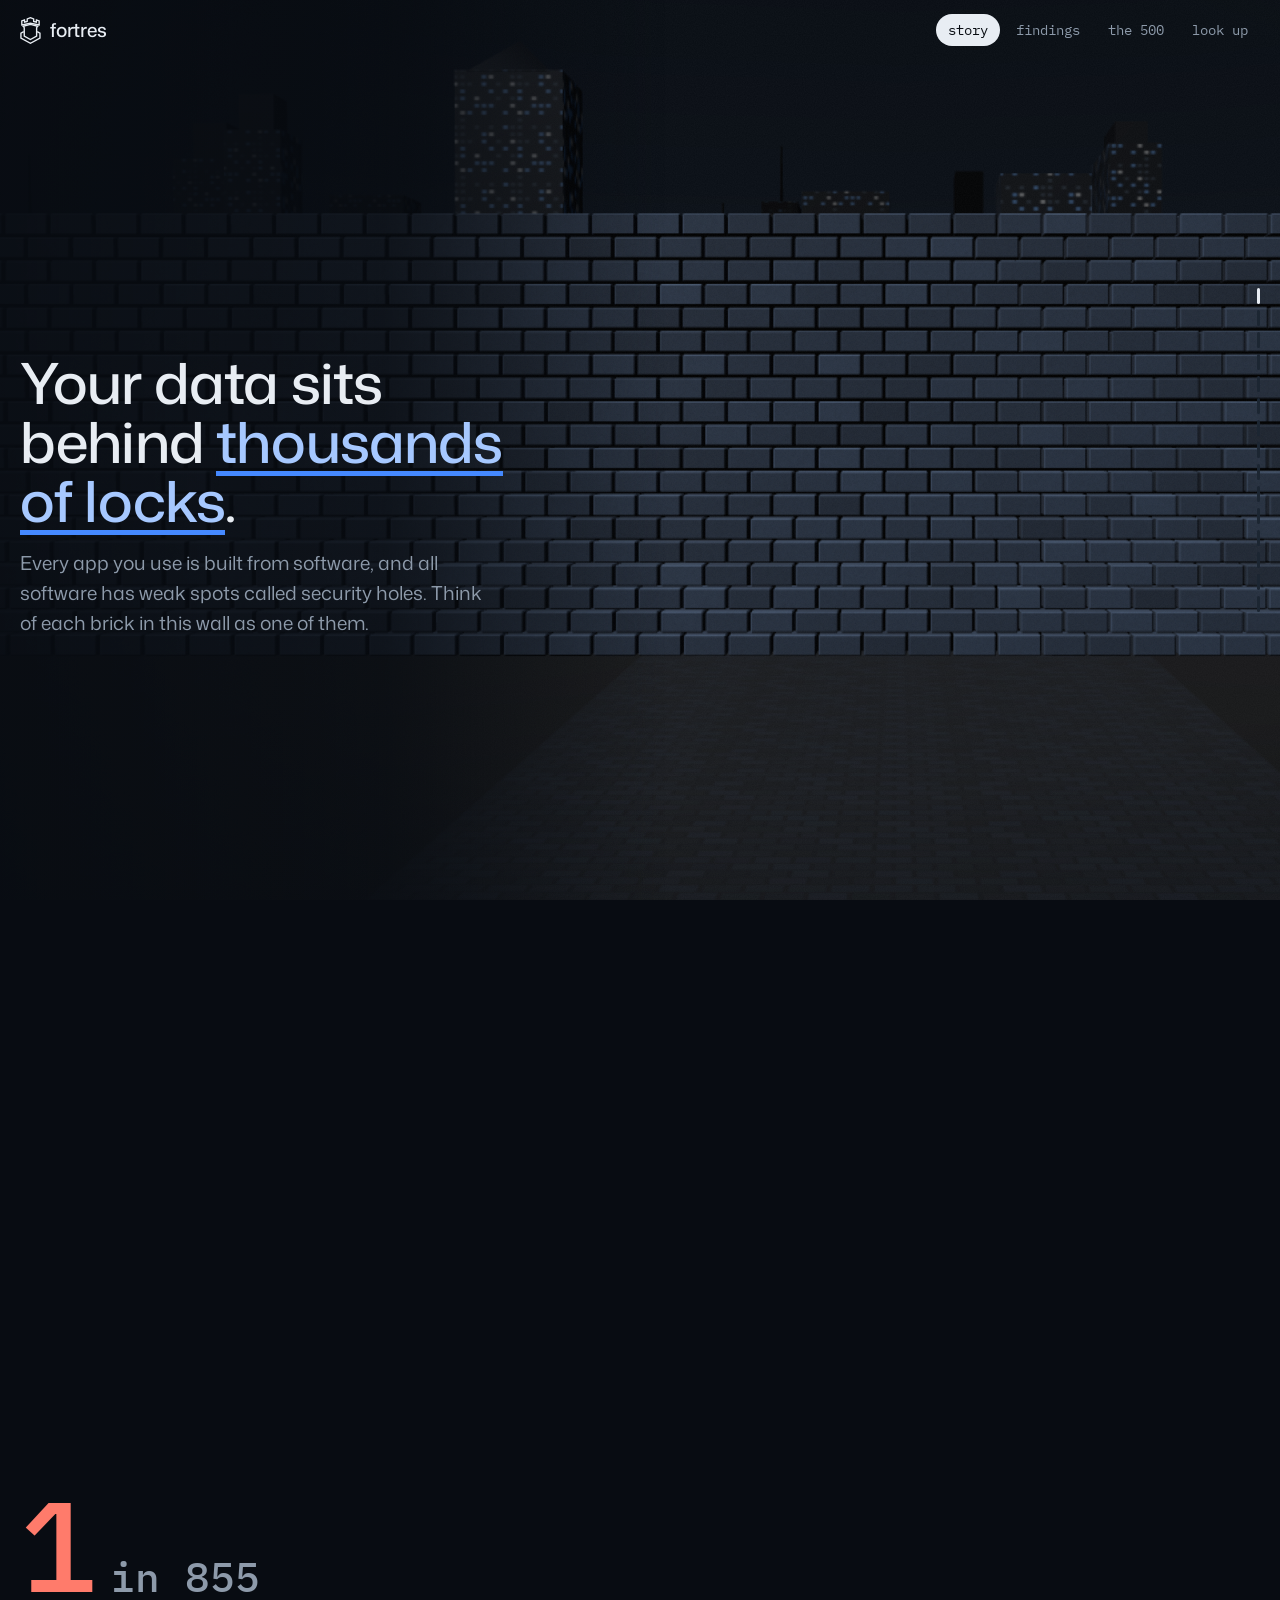
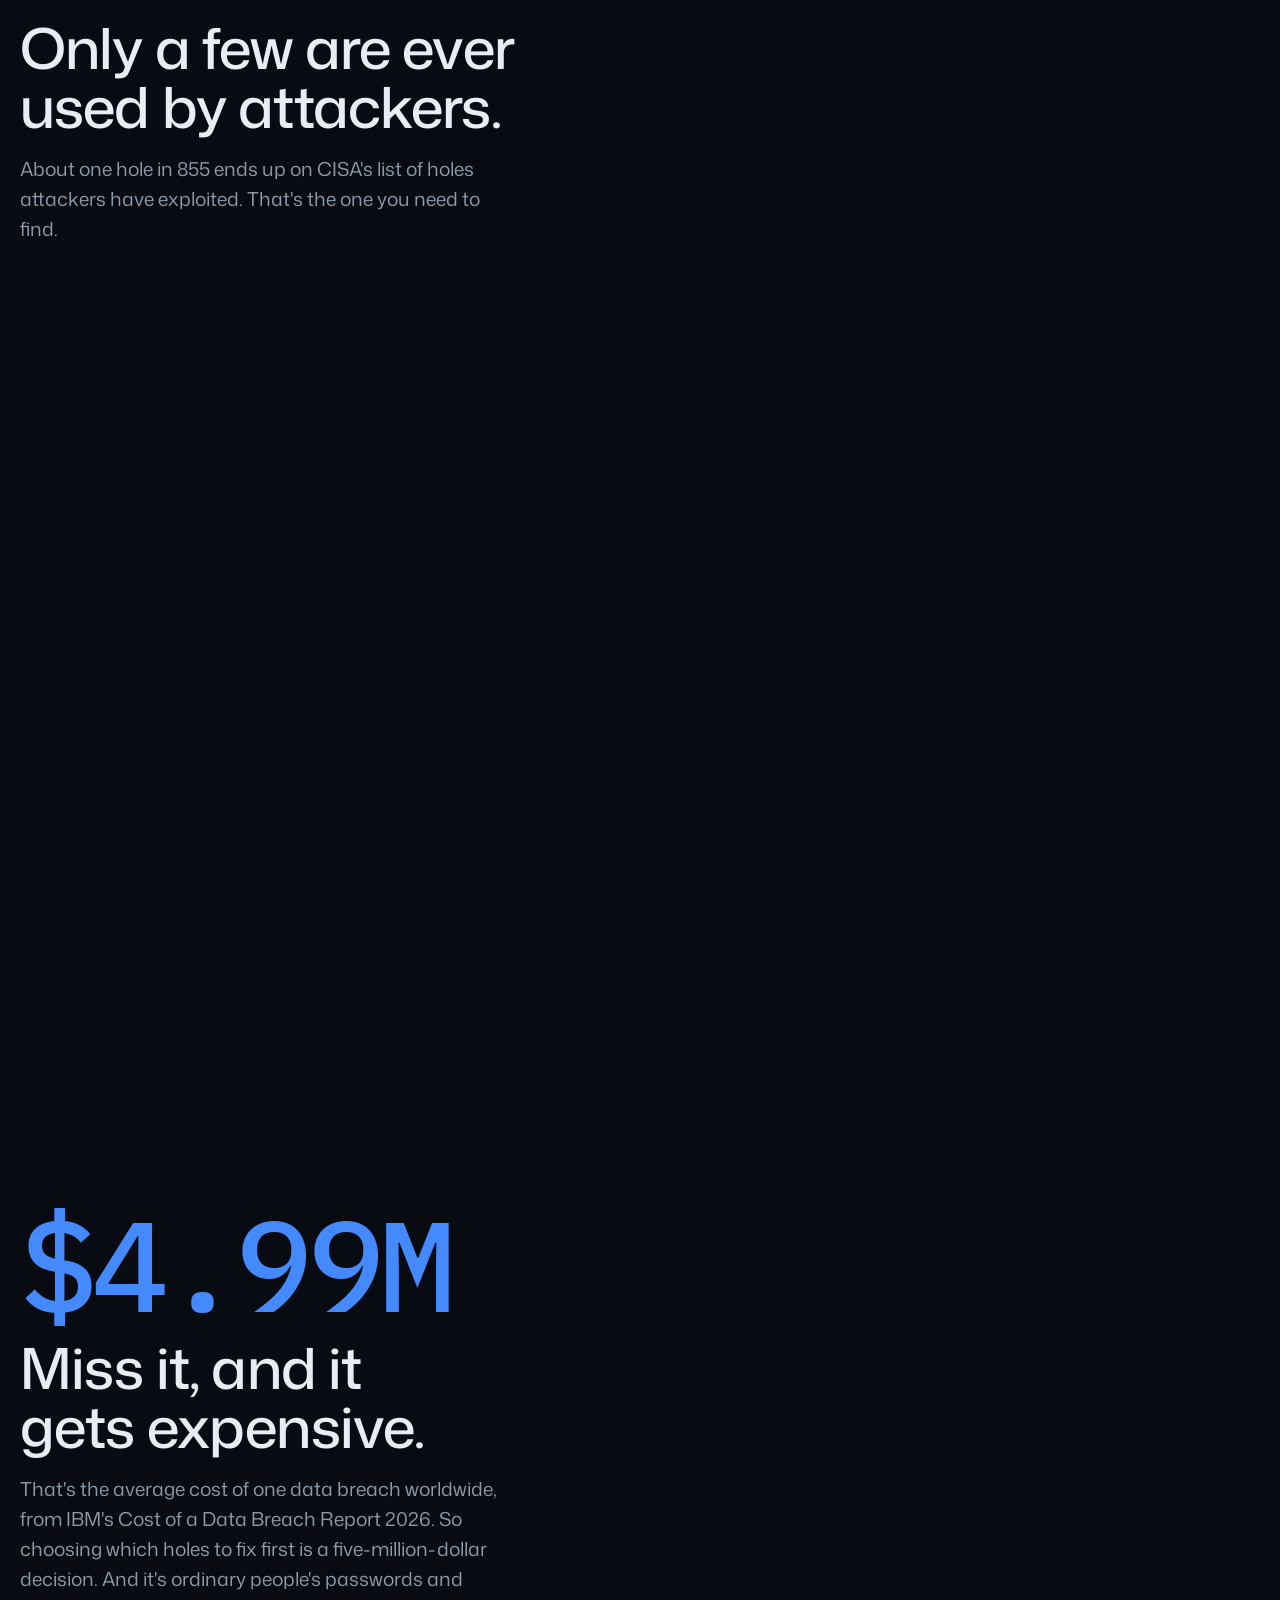
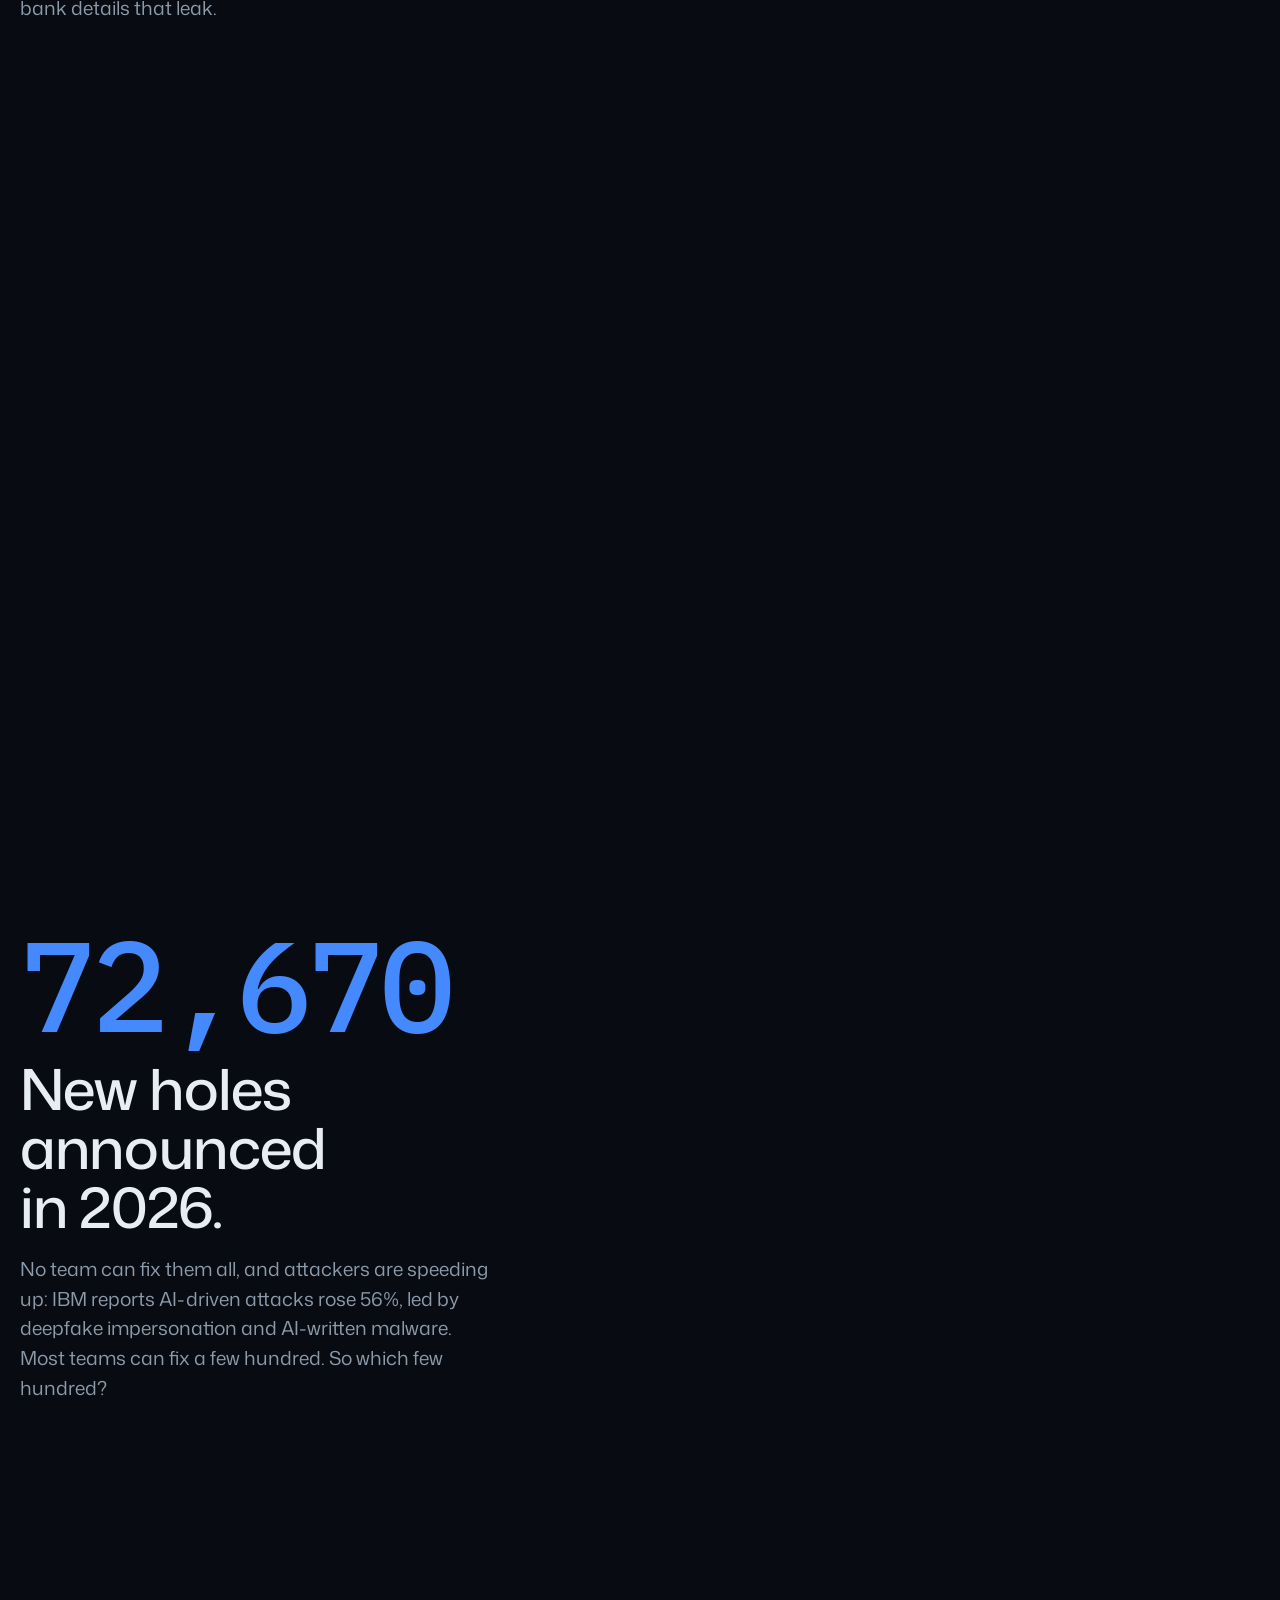
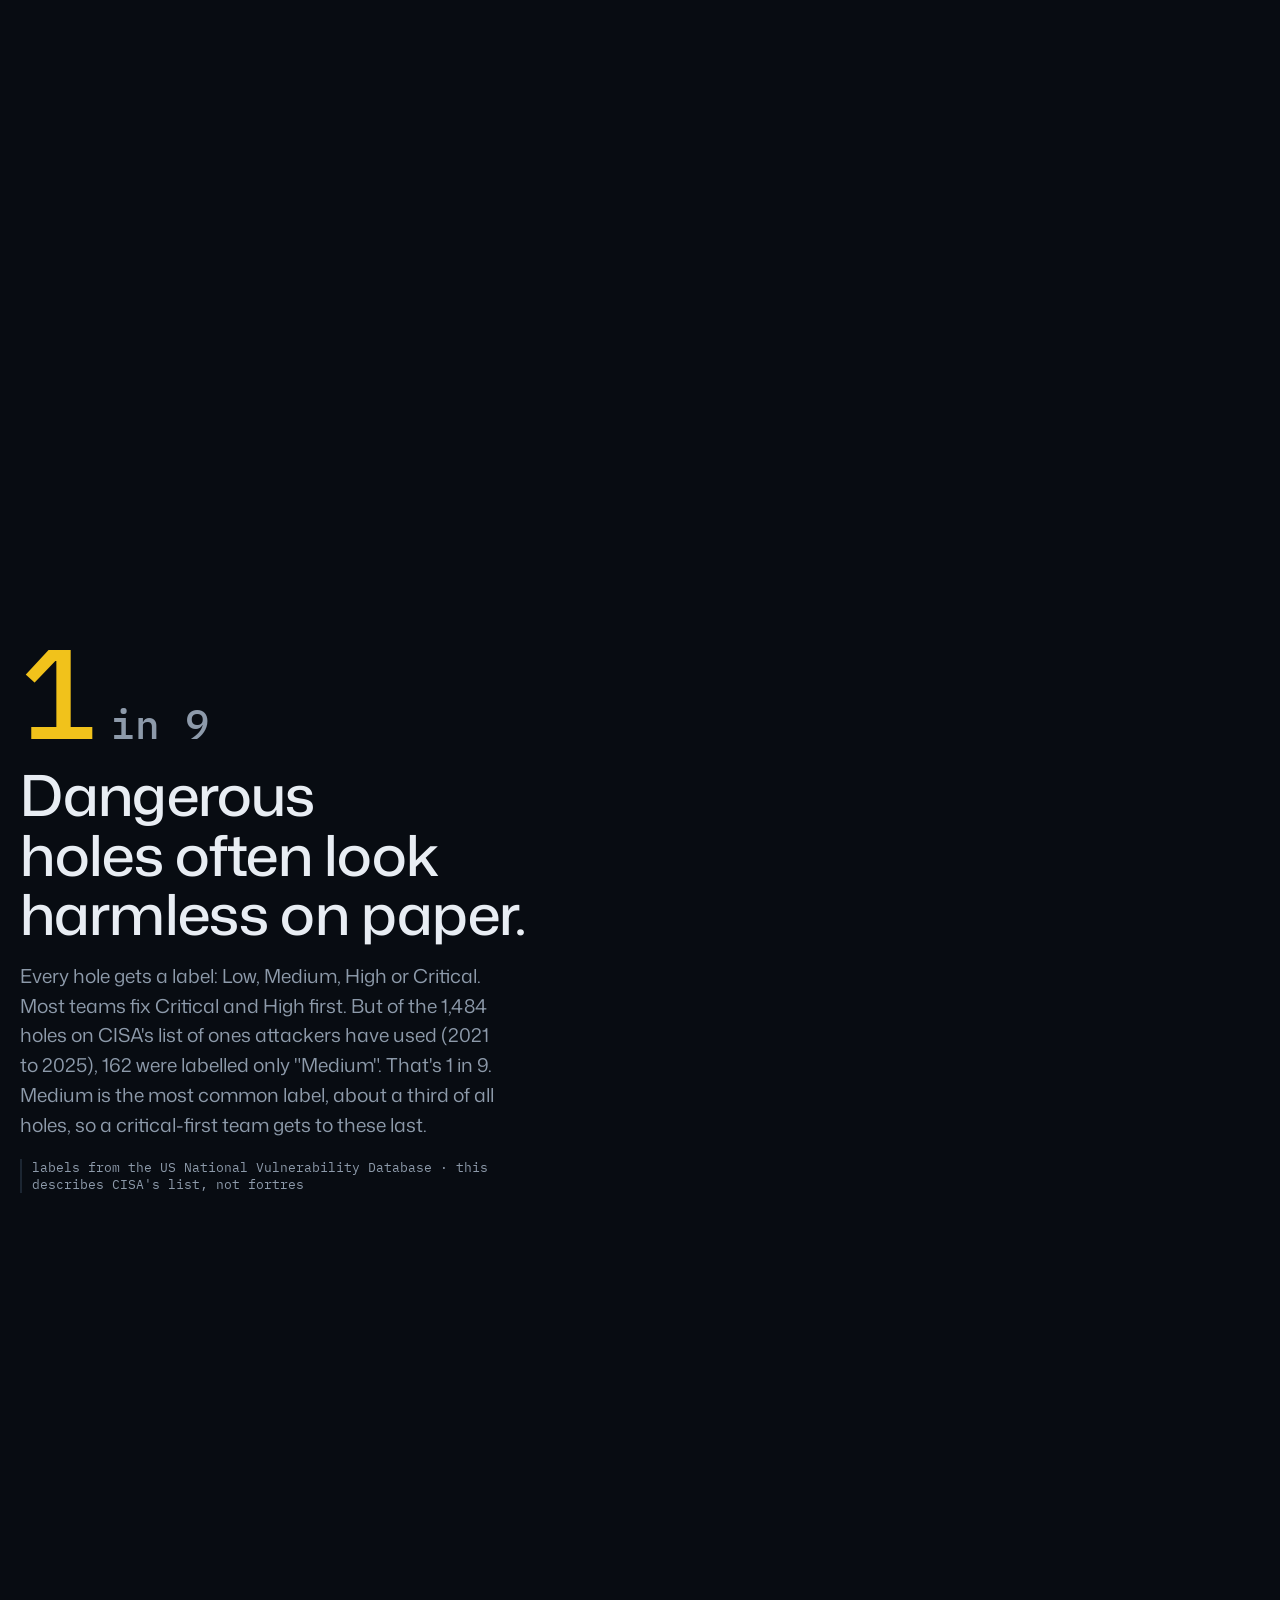
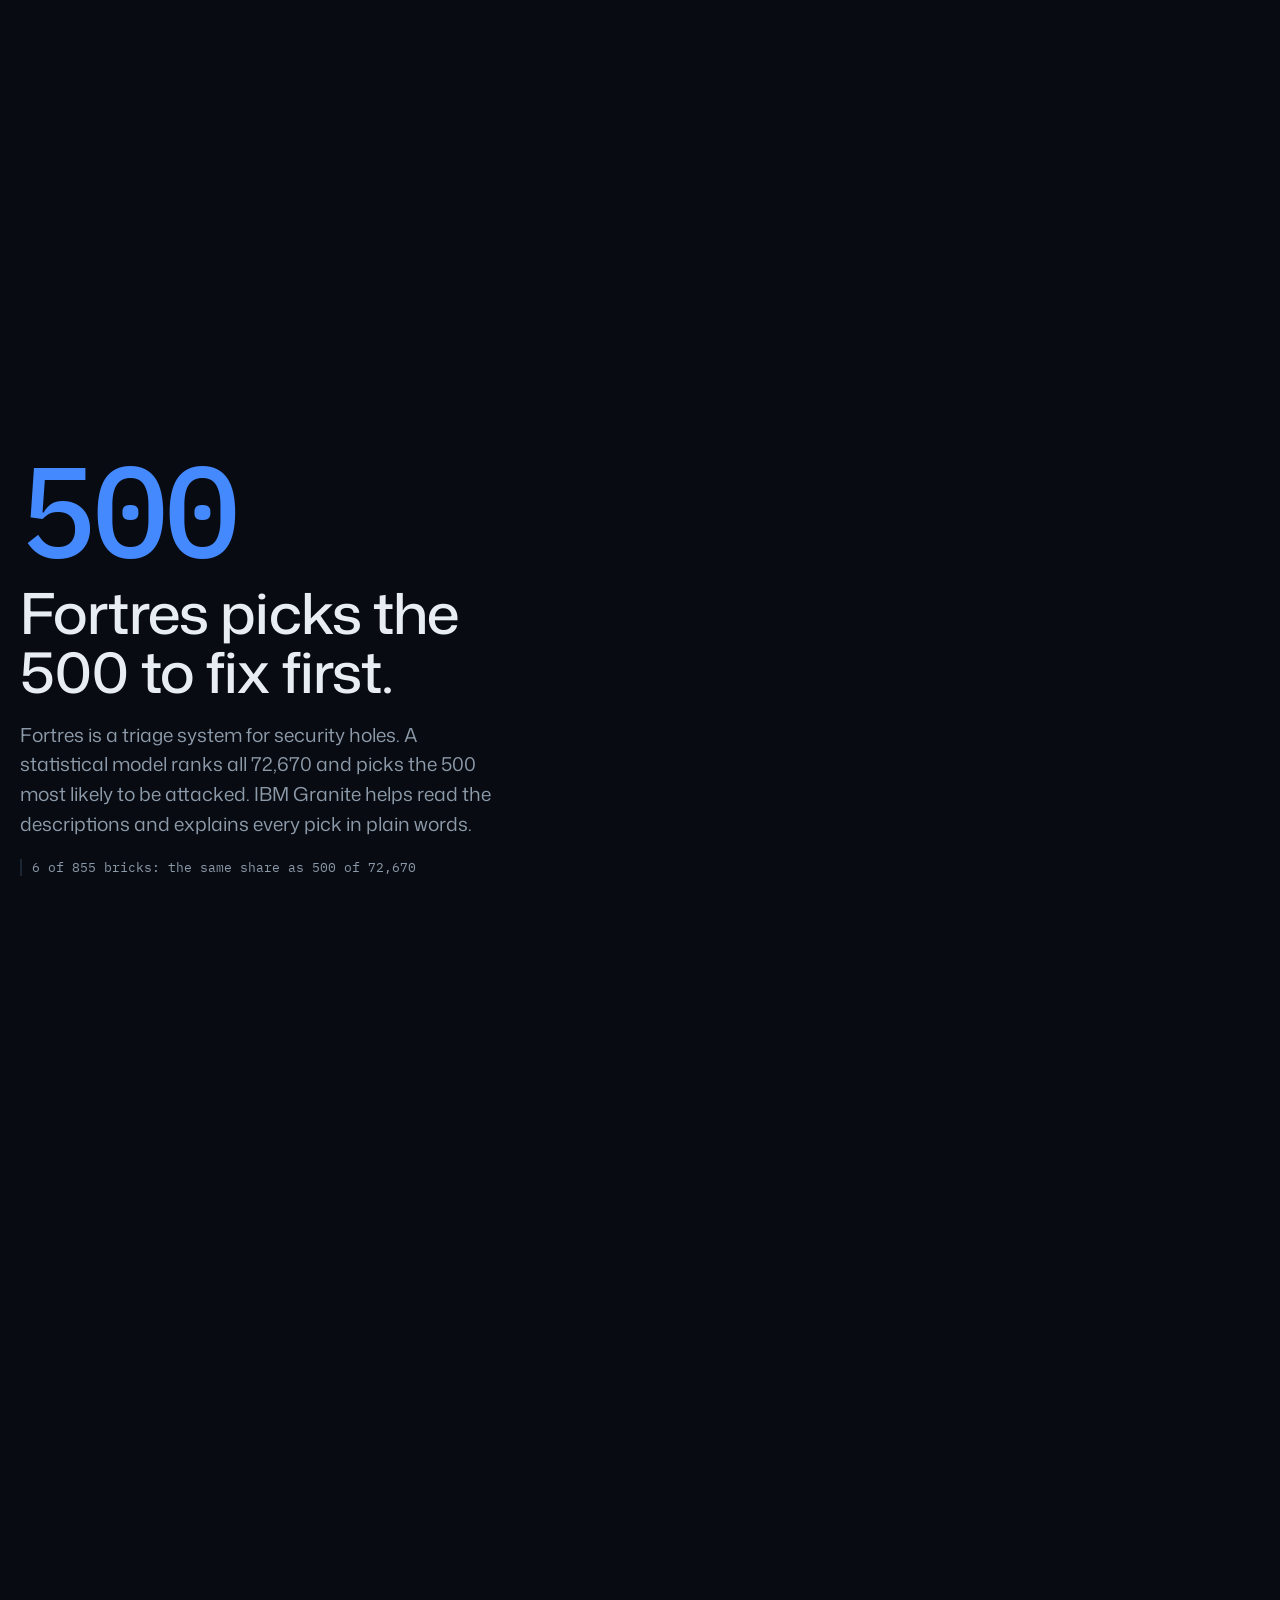
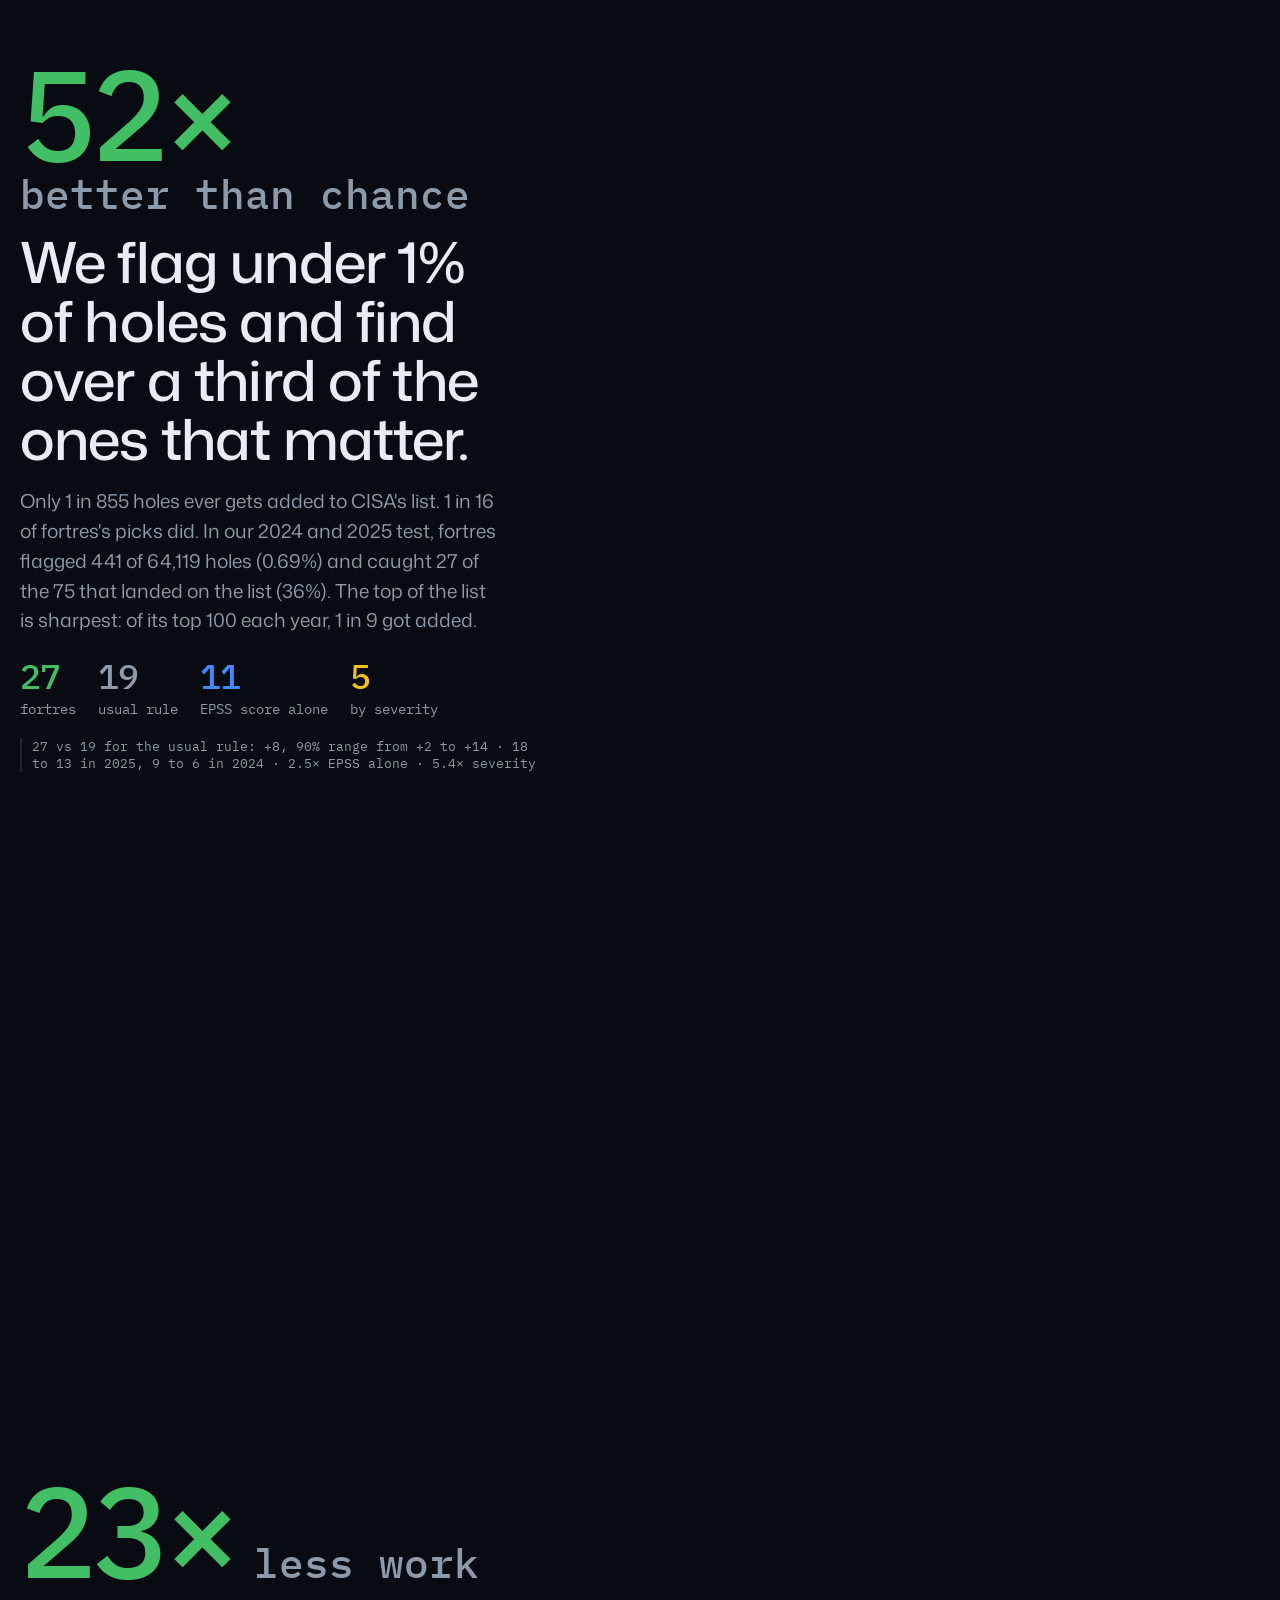
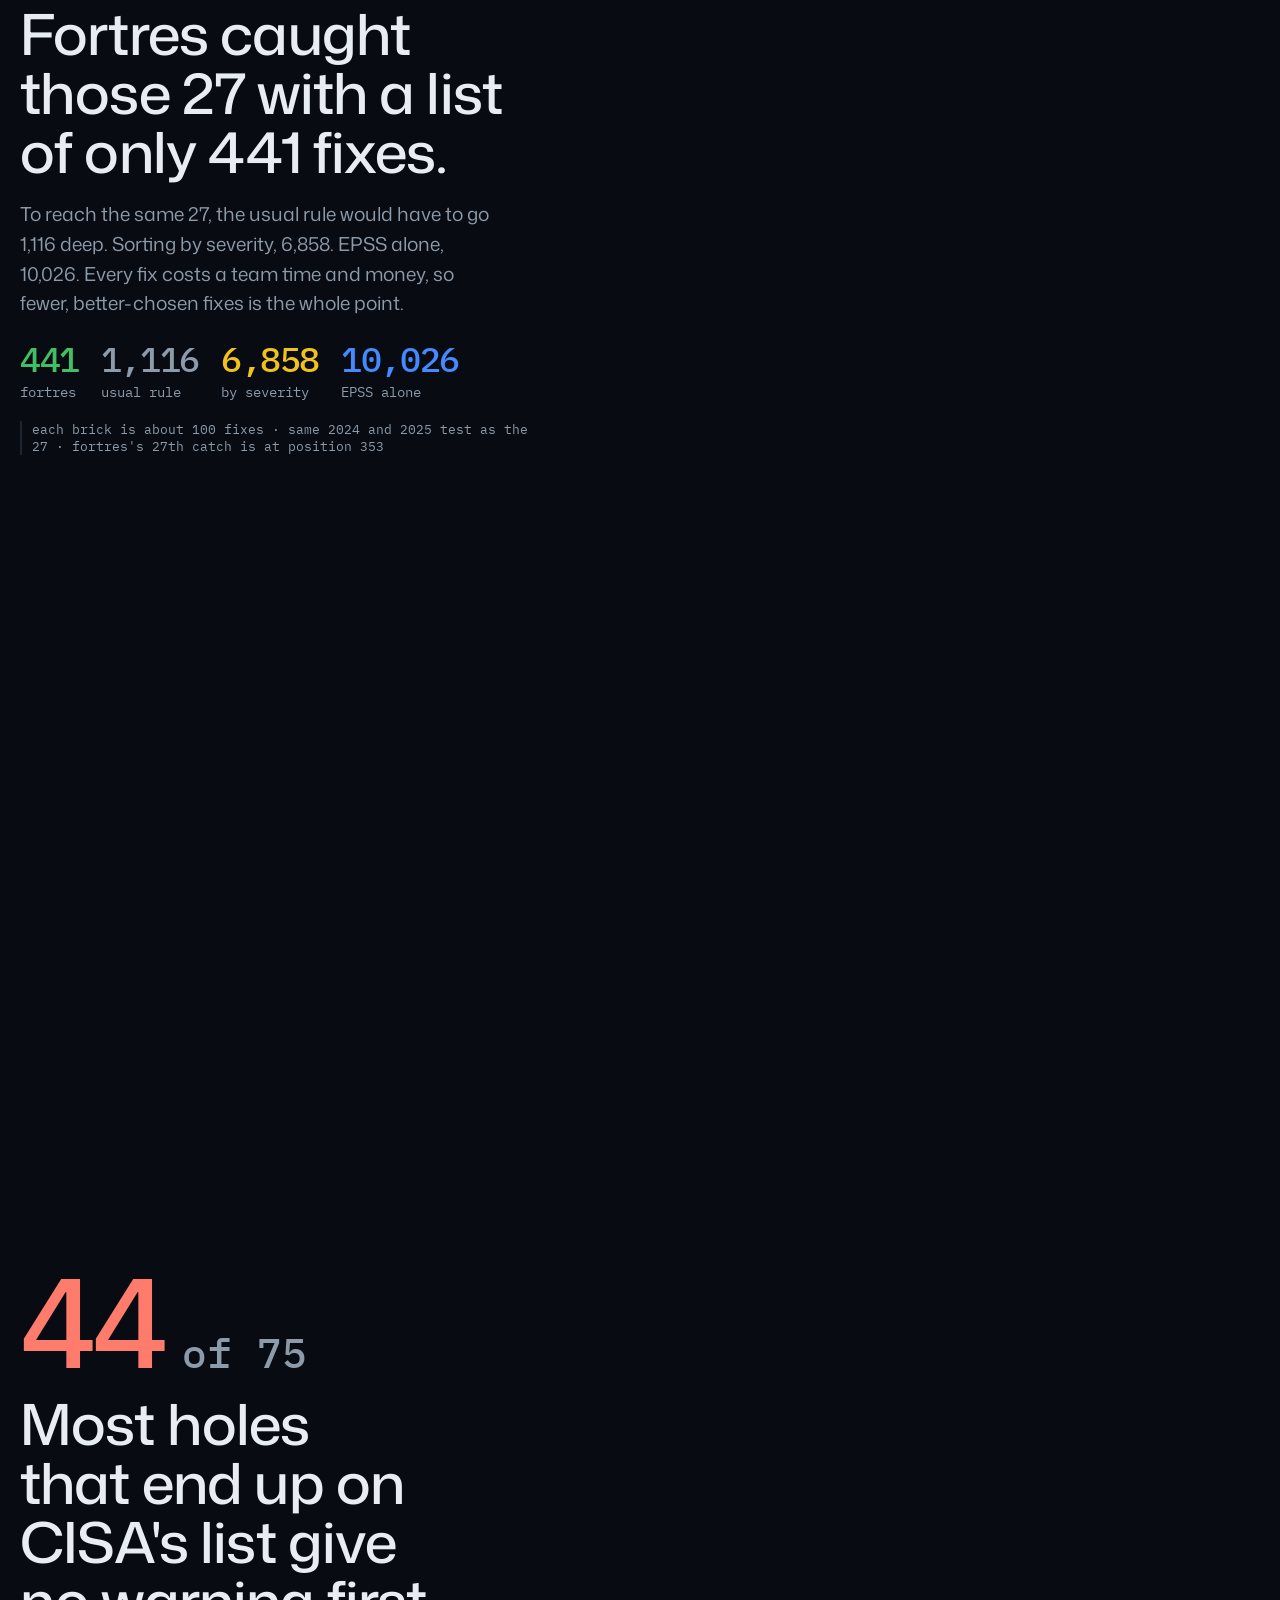
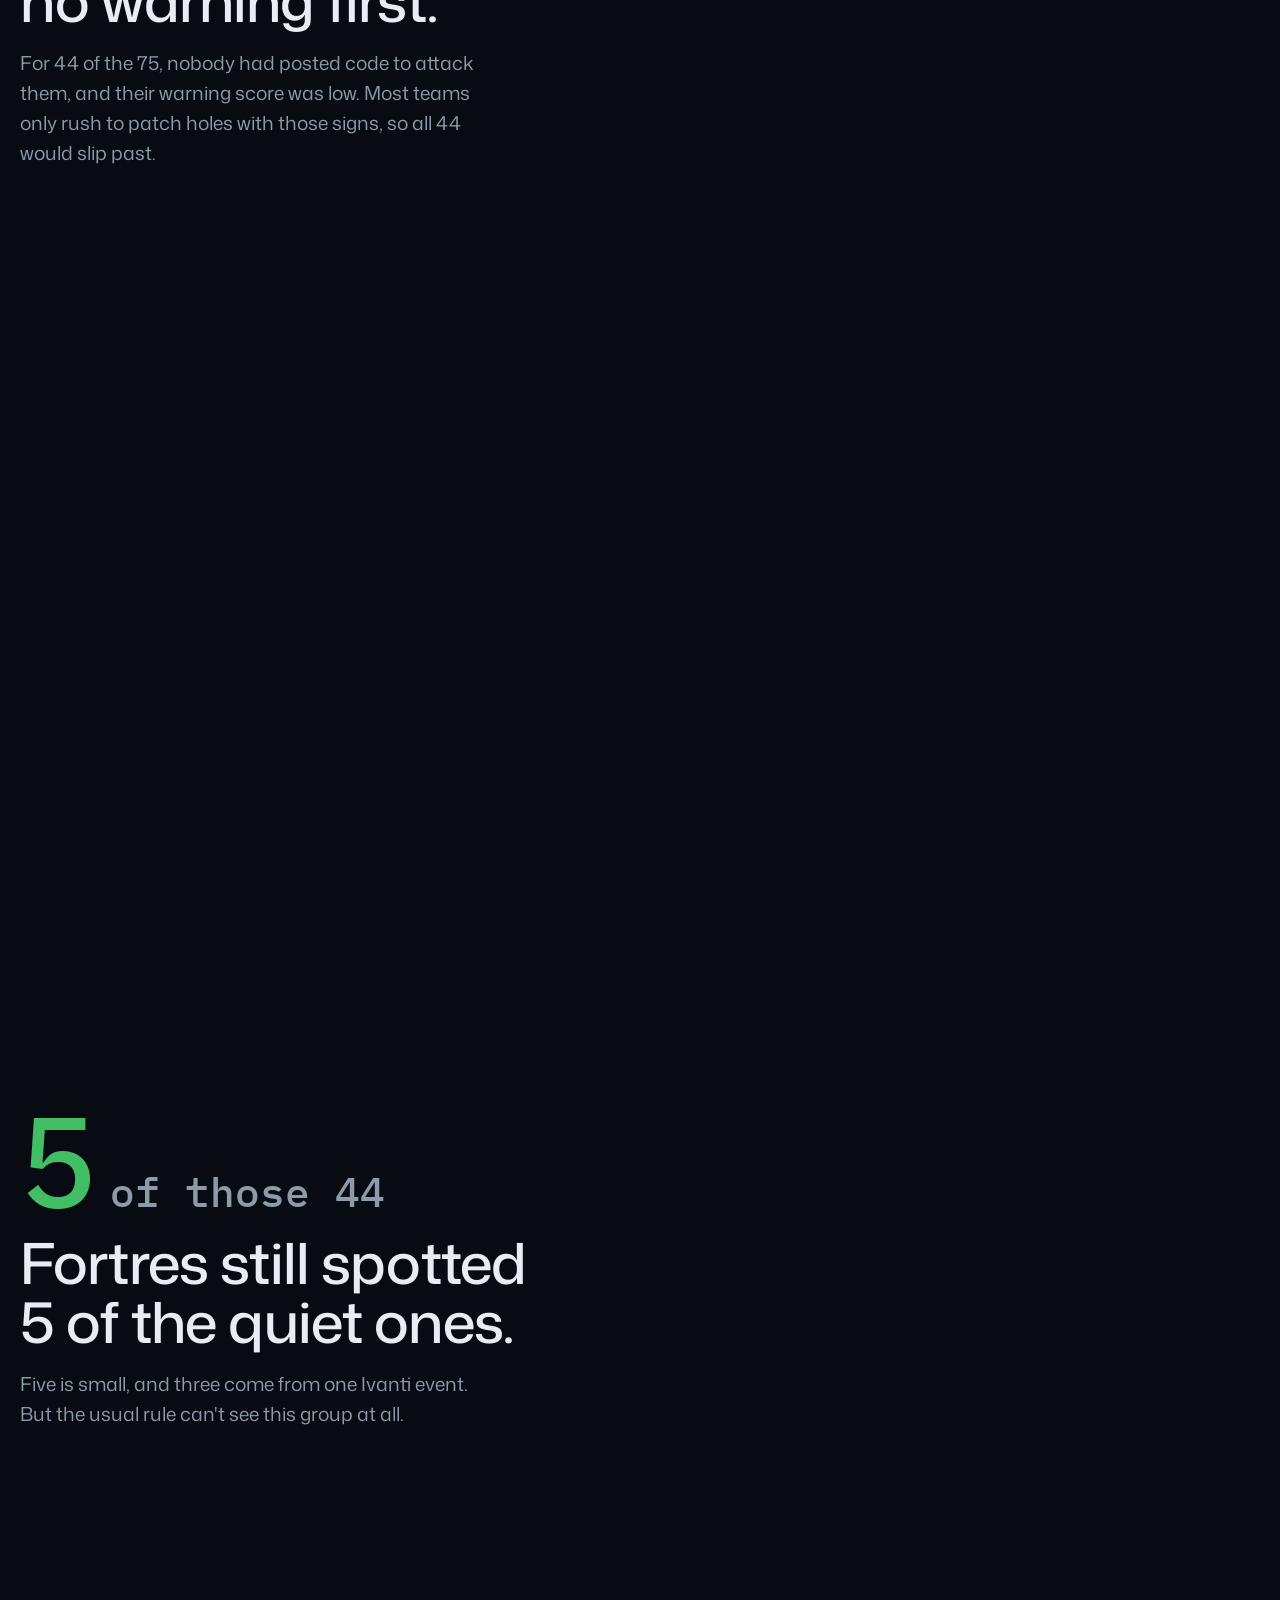
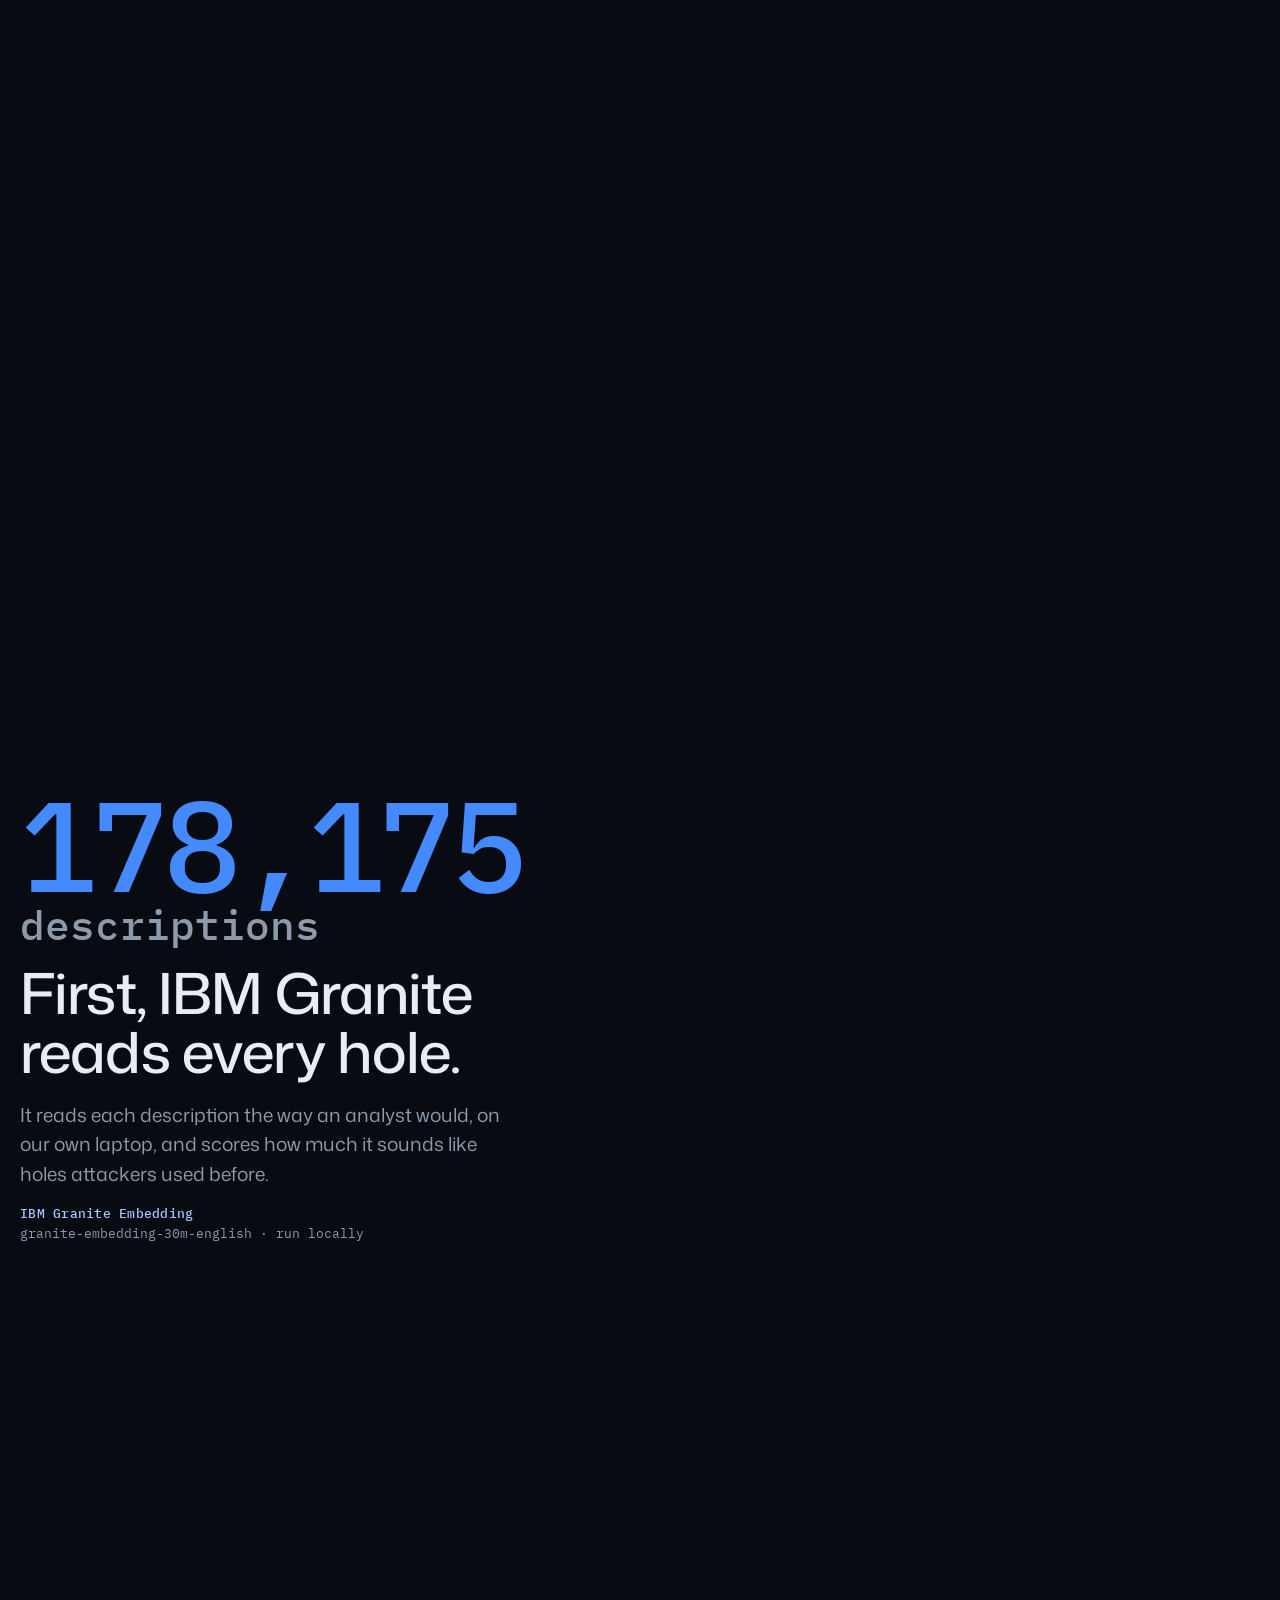
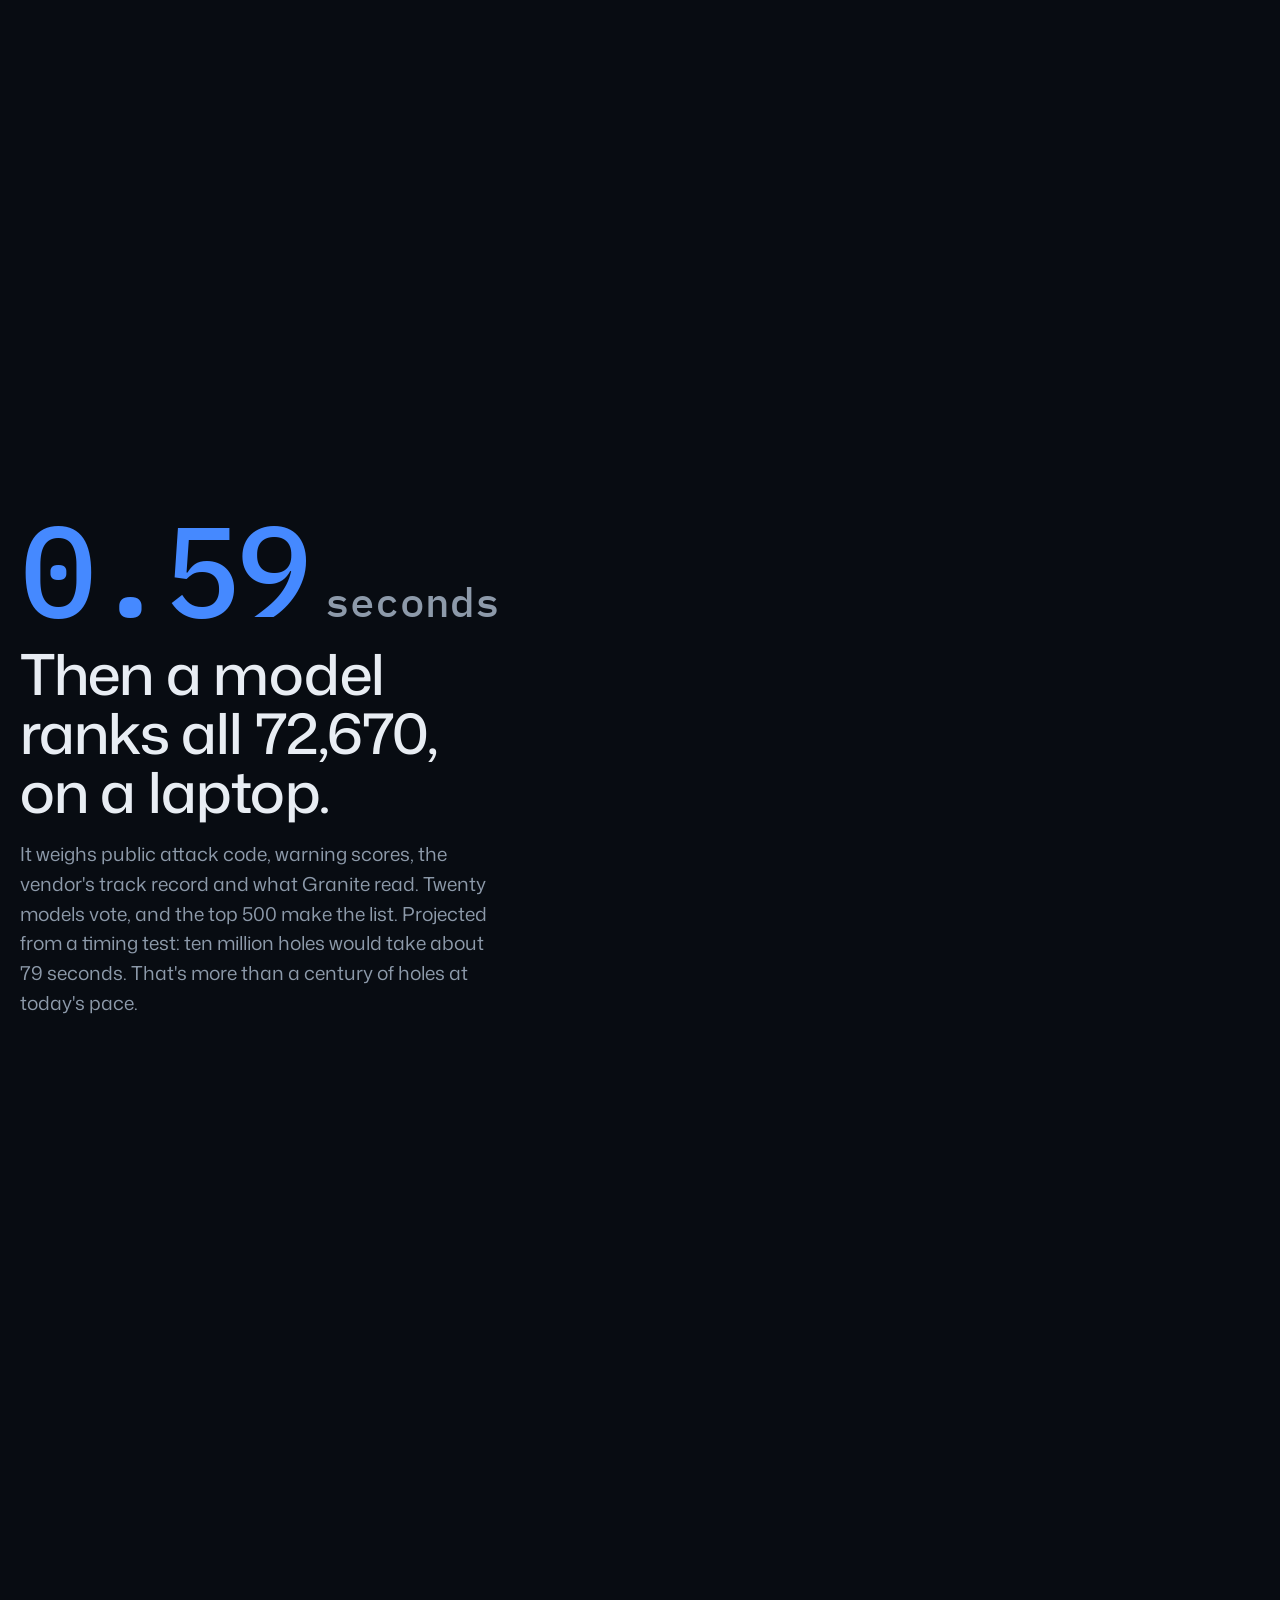
==== commit 2f79813b: "Findings page: cut the findings the story already shows, one number each Yahya found the page too cr" ====
--- a/site/index.html
+++ b/site/index.html
@@ -130,133 +130,70 @@
       <h2 class="fq">What is fortres?</h2>
       <p class="def">Fortres is a triage system for security holes: a statistical model ranks all 72,670 of 2026's new vulnerabilities and picks the 500 most likely to be attacked, and IBM Granite models help read the descriptions and explain every pick in plain language.</p>
       <ol class="flow">
-        <li><span class="fstep">read</span><b>IBM Granite Embedding</b><span>reads every description and gives the ranking one clue</span></li>
-        <li><span class="fstep">rank</span><b>The ranking is 20 models that vote, each built from 150 small decision trees.</b><span>Not a chatbot: fast, testable, runs on a laptop</span></li>
-        <li><span class="fstep">explain</span><b>Granite 3.3, checked by Granite Guardian</b><span>one plain reason per pick, or a template if the check fails. Then IBM watsonx.governance on IBM Cloud scored all 500 reasons: 0 were flagged for harm or personal data.</span></li>
+        <li><span class="fstep">read</span><b>Granite Embedding reads every description.</b></li>
+        <li><span class="fstep">rank</span><b>20 models that vote, each built from 150 small decision trees.</b></li>
+        <li><span class="fstep">explain</span><b>Granite writes each reason. Guardian checks it.</b></li>
       </ol>
-      <p class="isnot">What it is not: it doesn't predict who gets attacked, the language model never decides the ranking, and it still misses most holes that give no warning.</p>
     </header>
 
     <div class="fhead">
-      <h1>What we found</h1>
-      <p class="sub">Ten things we learned from our 2024 and 2025 test: we trained on one year, ranked the other, then checked which holes CISA later added to its list. Every chart below is drawn from a file in our repo.</p>
-      <nav class="fidx" aria-label="Findings"></nav>
+      <h1>What else we found</h1>
+      <p class="sub">The story has the headline results. These are the things we learned along the way.</p>
     </div>
 
-    <section class="fd tone-coral" id="f-blind" data-viz="blind" data-t="No warning">
+    <section class="fd tone-blue" id="f-events" data-viz="events">
       <div class="ft">
         <span class="fk">01</span>
-        <span class="fbig"><b class="cu" data-n="44">44</b><small>of 75</small></span>
-        <h3>Most holes on CISA's list gave no warning.</h3>
-        <p>No public attack code and a low EPSS score. The usual rule catches 0 of them. Fortres caught 5, and three of those come from one Ivanti event. The gap is real, and most of it is still open.</p>
-        <code>outputs/v6_blindspots.csv</code>
-      </div>
-      <figure class="fv"><div class="viz" role="img" aria-label="75 bricks, one per hole added to CISA's list in our test: 31 had warning signs, 44 had none, and fortres caught 5 of those 44"></div>
-        <figcaption class="key"><span class="k blue">had a warning sign</span><span class="k coral">no warning</span><span class="k mint">no warning, fortres caught it</span></figcaption></figure>
-    </section>
-
-    <section class="fd tone-mint" id="f-work" data-viz="work" data-t="Less work">
+        <span class="fbig"><b class="cu" data-n="67">67</b><small>events</small></span>
+        <h3>Attacks come in bursts.</h3>
+        <p>The 75 holes in our test came from 67 separate events, often one vendor's holes on the same day. So our error ranges count each event once, not each hole.</p>
+        <code>outputs/discovery_events.csv</code>
+      </div>
+      <figure class="fv"><div class="viz tl" role="img" aria-label="Timeline of the holes added to CISA's list in our test, 2024 to 2025; most events are one hole, a few hold several"></div></figure>
+    </section>
+
+    <section class="fd tone-blue" id="f-vendor" data-viz="vendor">
       <div class="ft">
         <span class="fk">02</span>
-        <span class="fbig"><b class="cu" data-n="441">441</b><small>fixes, not 10,026</small></span>
-        <h3>Less work for the same catch.</h3>
-        <p>Fortres's list of 441 holds all 27 catches (its 27th comes at position 353). To reach 27, you'd have to go 1,116 deep with the usual rule, 6,858 deep sorting by severity, and 10,026 deep with EPSS alone.</p>
-        <code>outputs/discovery_workload.csv</code>
-      </div>
-      <figure class="fv"><div class="viz bars" role="img" aria-label="Fixes needed to catch the same 27: fortres 441, usual rule 1,116, severity 6,858, EPSS alone 10,026"></div></figure>
-    </section>
-
-    <section class="fd tone-amber" id="f-sev" data-viz="sev" data-t="Medium labels">
+        <span class="fbig"><b>Half</b><small>the catches, without vendor history</small></span>
+        <h3>Attackers go back to the same vendors.</h3>
+        <p>Hiding whole vendors from training cut the 2025 test's catches from 19 to 10. It's a strong clue, and a limit: a brand-new vendor gets less help.</p>
+        <code>outputs/rank_vendor_cv.csv</code>
+      </div>
+      <figure class="fv"><div class="viz rows" role="img" aria-label="Catches in the 2025 test: 19 with vendor history, 10 with whole vendors hidden"></div></figure>
+    </section>
+
+    <section class="fd tone-blue" id="f-epss" data-viz="epss">
       <div class="ft">
         <span class="fk">03</span>
-        <span class="fbig"><b>1 in 9</b><small>162 of 1,484</small></span>
-        <h3>Severity labels hide danger.</h3>
-        <p>Of the holes on CISA's list from 2021 to 2025, 1 in 9 was labelled only "Medium". A team that fixes Critical and High first reaches these last.</p>
-        <code>outputs/discovery_kev_severity.csv</code>
-      </div>
-      <figure class="fv"><div class="viz" role="img" aria-label="1,484 bricks, one per hole on CISA's list from 2021 to 2025, coloured by severity label; the Medium ones are lit"></div>
-        <figcaption class="key"><span class="k dim">Critical</span><span class="k dim2">High</span><span class="k amber">Medium</span><span class="k dim3">Low</span></figcaption></figure>
-    </section>
-
-    <section class="fd tone-mint" id="f-leak" data-viz="leak" data-t="27 not 33">
+        <span class="fbig"><b>6.37&times;</b><small>EPSS jump</small></span>
+        <h3>A popular warning score changed scale.</h3>
+        <p>EPSS scores jumped 6.37 times from the July 2026 snapshot on. Fortres only compares holes scored in the same month, so the jump can't fool it.</p>
+        <code>outputs/discovery_epss_jump.csv</code>
+      </div>
+      <figure class="fv"><div class="viz ep" role="img" aria-label="Typical EPSS score by month: flat for two and a half years, then a jump in July 2026"></div></figure>
+    </section>
+
+    <section class="fd tone-amber" id="f-dates" data-viz="dates" data-n="490" data-hl="249">
       <div class="ft">
         <span class="fk">04</span>
-        <span class="fbig"><b class="cu" data-n="27">27</b><small>not 33</small></span>
-        <h3>Data that arrives after an attack makes results look better than they are.</h3>
-        <p>NVD reviews holes on CISA's list first: every one of them is marked "Analyzed", against 42 to 50% of the rest. Using that review status would raise 27 catches to 33, so we left it out.</p>
-        <code>outputs/v6_leakage_results.csv · docs/column_review.md</code>
-      </div>
-      <figure class="fv"><div class="viz" role="img" aria-label="33 bricks: 27 caught honestly, 6 more only with after-the-fact data, which we left out"></div>
-        <figcaption class="key"><span class="k mint">caught honestly</span><span class="k ghost">only with after-the-fact data</span></figcaption></figure>
-    </section>
-
-    <section class="fd tone-coral" id="f-reasons" data-viz="reasons" data-t="AI referee">
+        <span class="fbig"><b class="cu" data-n="249">249</b><small>links dated after the fact</small></span>
+        <h3>Some outside data knows the answer.</h3>
+        <p>In Metasploit, 249 of 490 links to a hole were added more than 30 days after the attack code. Trusting those dates would be peeking at the answer, so we didn't.</p>
+        <code>outputs/newdata_provenance.md</code>
+      </div>
+      <figure class="fv"><div class="viz" role="img" aria-label="490 bricks, one per Metasploit link; about half were added more than a month later"></div></figure>
+    </section>
+
+    <section class="fd tone-mint" id="f-simple" data-viz="simple" data-a="7" data-b="11">
       <div class="ft">
         <span class="fk">05</span>
-        <span class="fbig"><b class="cu" data-n="182">182</b><small>of 500</small></span>
-        <h3>The AI's reasons needed a referee.</h3>
-        <p>Granite Guardian rejected 90 reasons, and 92 more failed our own checks. The most common failure was a word that isn't in the facts. All 182 got a plain template sentence instead.</p>
-        <code>outputs/explanations_summary.json</code>
-      </div>
-      <figure class="fv"><div class="viz" role="img" aria-label="500 bricks, one per reason: 318 kept, 90 rejected by Granite Guardian, 92 stopped by our own checks"></div>
-        <figcaption class="key"><span class="k mint">Granite's sentence kept</span><span class="k coral">rejected by Guardian</span><span class="k amber">stopped by our checks</span></figcaption></figure>
-    </section>
-
-    <section class="fd tone-blue" id="f-events" data-viz="events" data-t="Bursts">
-      <div class="ft">
-        <span class="fk">06</span>
-        <span class="fbig"><b class="cu" data-n="67">67</b><small>events behind 75</small></span>
-        <h3>Attacks come in bursts.</h3>
-        <p>The 75 holes come from 67 separate events, where one vendor's holes are added to CISA's list on the same day. Because they're linked, our ranges resample whole events, which makes them wider and more honest.</p>
-        <code>outputs/discovery_events.csv · outputs/headline.json</code>
-      </div>
-      <figure class="fv"><div class="viz tl" role="img" aria-label="Timeline of the 75 holes from 2024 to 2025, stacked by event; most events are one hole, a few hold two or three"></div>
-        <figcaption class="key"><span class="k dim2">one hole</span><span class="k blue">several holes, same vendor, same day</span></figcaption></figure>
-    </section>
-
-    <section class="fd tone-blue" id="f-vendor" data-viz="vendor" data-t="Same vendors">
-      <div class="ft">
-        <span class="fk">07</span>
-        <span class="fbig"><b>19 → 10</b><small>2025 test catches</small></span>
-        <h3>Attackers return to the same vendors.</h3>
-        <p>Hiding whole vendors from training halves the 2025 test's catches, from 19 to 10. A vendor's track record is a strong clue, and that's also a limit: a brand-new vendor gets less help.</p>
-        <code>outputs/rank_vendor_cv.csv</code>
-      </div>
-      <figure class="fv"><div class="viz rows" role="img" aria-label="Catches in the 2025 test: 19 when vendors are seen in training, 10 when whole vendors are hidden"></div></figure>
-    </section>
-
-    <section class="fd tone-blue" id="f-epss" data-viz="epss" data-t="EPSS jump">
-      <div class="ft">
-        <span class="fk">08</span>
-        <span class="fbig"><b>6.37&times;</b><small>EPSS jump</small></span>
-        <h3>A warning score changed scale mid-year.</h3>
-        <p>From the July 2026 snapshots on, EPSS scores were 6.37 times the 2024 to 2025 median. So fortres compares each hole only with others scored in the same month, instead of trusting the raw score.</p>
-        <code>outputs/discovery_epss_jump.csv</code>
-      </div>
-      <figure class="fv"><div class="viz ep" role="img" aria-label="Median EPSS score by snapshot month: flat through 2024, 2025 and early 2026, then a jump from July 2026"></div></figure>
-    </section>
-
-    <section class="fd tone-amber" id="f-dates" data-viz="dates" data-n="490" data-hl="249" data-t="Hindsight dates">
-      <div class="ft">
-        <span class="fk">09</span>
-        <span class="fbig"><b class="cu" data-n="249">249</b><small>of 490</small></span>
-        <h3>Outside data can carry hindsight dates.</h3>
-        <p>In Metasploit, 249 of 490 links to a hole were added more than 30 days after the attack module itself. Some 2025 holes are new numbers for exploits from 2010. VulnCheck's list dates match the first attack report in 5,803 of 5,809 entries, which looks like backfilling. We rejected VulnCheck for this, dated Metasploit by when the link was added, and adopted neither.</p>
-        <code>outputs/newdata_provenance.md · outputs/outside_report.md</code>
-      </div>
-      <figure class="fv"><div class="viz" role="img" aria-label="490 bricks, one per Metasploit link; 249 were added more than a month after the module"></div>
-        <figcaption class="key"><span class="k amber">link added more than a month later</span><span class="k dim2">added with the module</span></figcaption></figure>
-    </section>
-
-    <section class="fd tone-mint" id="f-simple" data-viz="simple" data-a="7" data-b="11" data-t="Simpler won">
-      <div class="ft">
-        <span class="fk">10</span>
-        <span class="fbig"><b>7 + 11</b><small>tried, one kept</small></span>
+        <span class="fbig"><b>1</b><small>idea kept, out of 18</small></span>
         <h3>Simpler beat clever.</h3>
-        <p>We declared 7 model variants and 11 extra methods before seeing results. The winner was the more constrained model, and no extra method passed our pre-set rule. That restraint is also why rare signals, like Nuclei and Metasploit flags, add nothing.</p>
-        <code>outputs/rank_summary.csv · outputs/zoo_summary.md · outputs/newdata_report.md</code>
-      </div>
-      <figure class="fv"><div class="viz tiles" role="img" aria-label="18 tiles: 7 model variants and 11 extra methods, declared in advance; one variant kept, no extra method passed"></div></figure>
+        <p>We wrote the rules before seeing any results, then tried 18 ideas. We kept one: the more constrained model.</p>
+        <code>outputs/rank_summary.csv · outputs/zoo_summary.md</code>
+      </div>
+      <figure class="fv"><div class="viz tiles" role="img" aria-label="18 tiles, one per idea tried; one kept"></div></figure>
     </section>
 
     <h2 class="qah">Questions judges ask</h2>
--- a/site/fortres.css
+++ b/site/fortres.css
@@ -47,10 +47,10 @@
 .flow li{padding:22px 24px 0 0;display:flex;flex-direction:column;gap:6px;position:relative}
 .flow li+li{padding-left:24px;border-left:1px solid var(--line)}
 .flow .fstep{font:400 12px/1 var(--mono);color:var(--accent);letter-spacing:.06em}
-.flow b{font-weight:500;font-size:16.5px;line-height:1.35}
+.flow b{font-weight:500;font-size:17px;line-height:1.4}
 .flow span:last-child{color:var(--mute);font-size:15px;line-height:1.5}
 .isnot{margin-top:28px;color:var(--mute);font-size:15px;max-width:70ch}
-.fhead{margin-top:120px}
+.fhead{margin-top:140px}
 .fhead h1{font-size:clamp(44px,7vw,104px);line-height:.95;letter-spacing:-.03em}
 .fwrap .sub{color:var(--mute);margin-top:18px;max-width:58ch;font-size:clamp(16px,1.3vw,18px)}
 .fidx{display:flex;flex-wrap:wrap;gap:6px 8px;margin-top:32px}
@@ -59,7 +59,7 @@
 .fidx button b{font-weight:400;color:var(--accent);margin-right:6px}
 .fidx button:hover{color:var(--fg);border-color:var(--mute)}
 .fidx button:active{transform:scale(.97)}
-.fd{display:grid;grid-template-columns:minmax(0,5fr) minmax(0,7fr);gap:56px;align-items:center;padding:88px 0;border-top:1px solid var(--line);scroll-margin-top:72px}
+.fd{display:grid;grid-template-columns:minmax(0,5fr) minmax(0,7fr);gap:72px;align-items:center;padding:120px 0;border-top:1px solid var(--line);scroll-margin-top:72px}
 .fd:first-of-type{margin-top:64px}
 .ft .fk{font:400 12px/1 var(--mono);color:var(--mute);letter-spacing:.06em}
 .fbig{display:block;margin-top:18px;font:500 clamp(56px,7.4vw,112px)/.9 var(--display);letter-spacing:-.035em;font-variant-numeric:tabular-nums;color:var(--fg)}
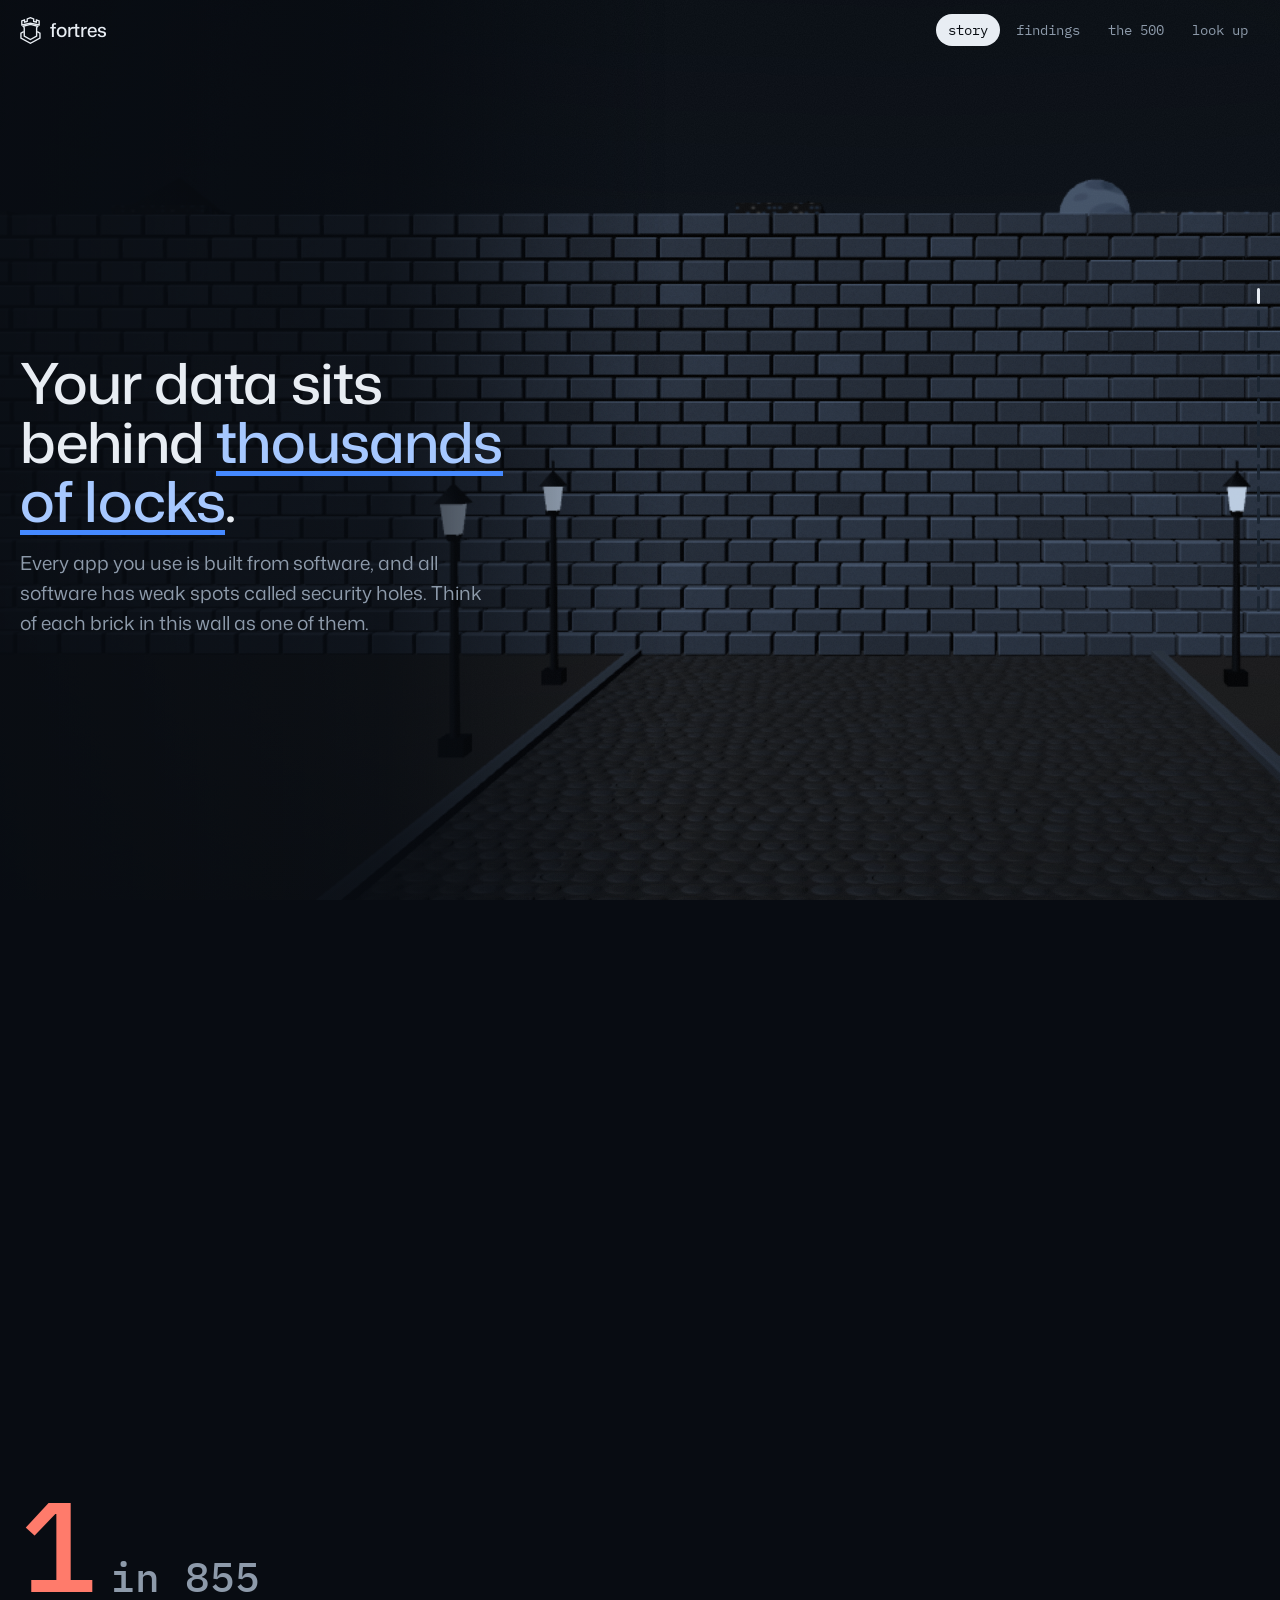
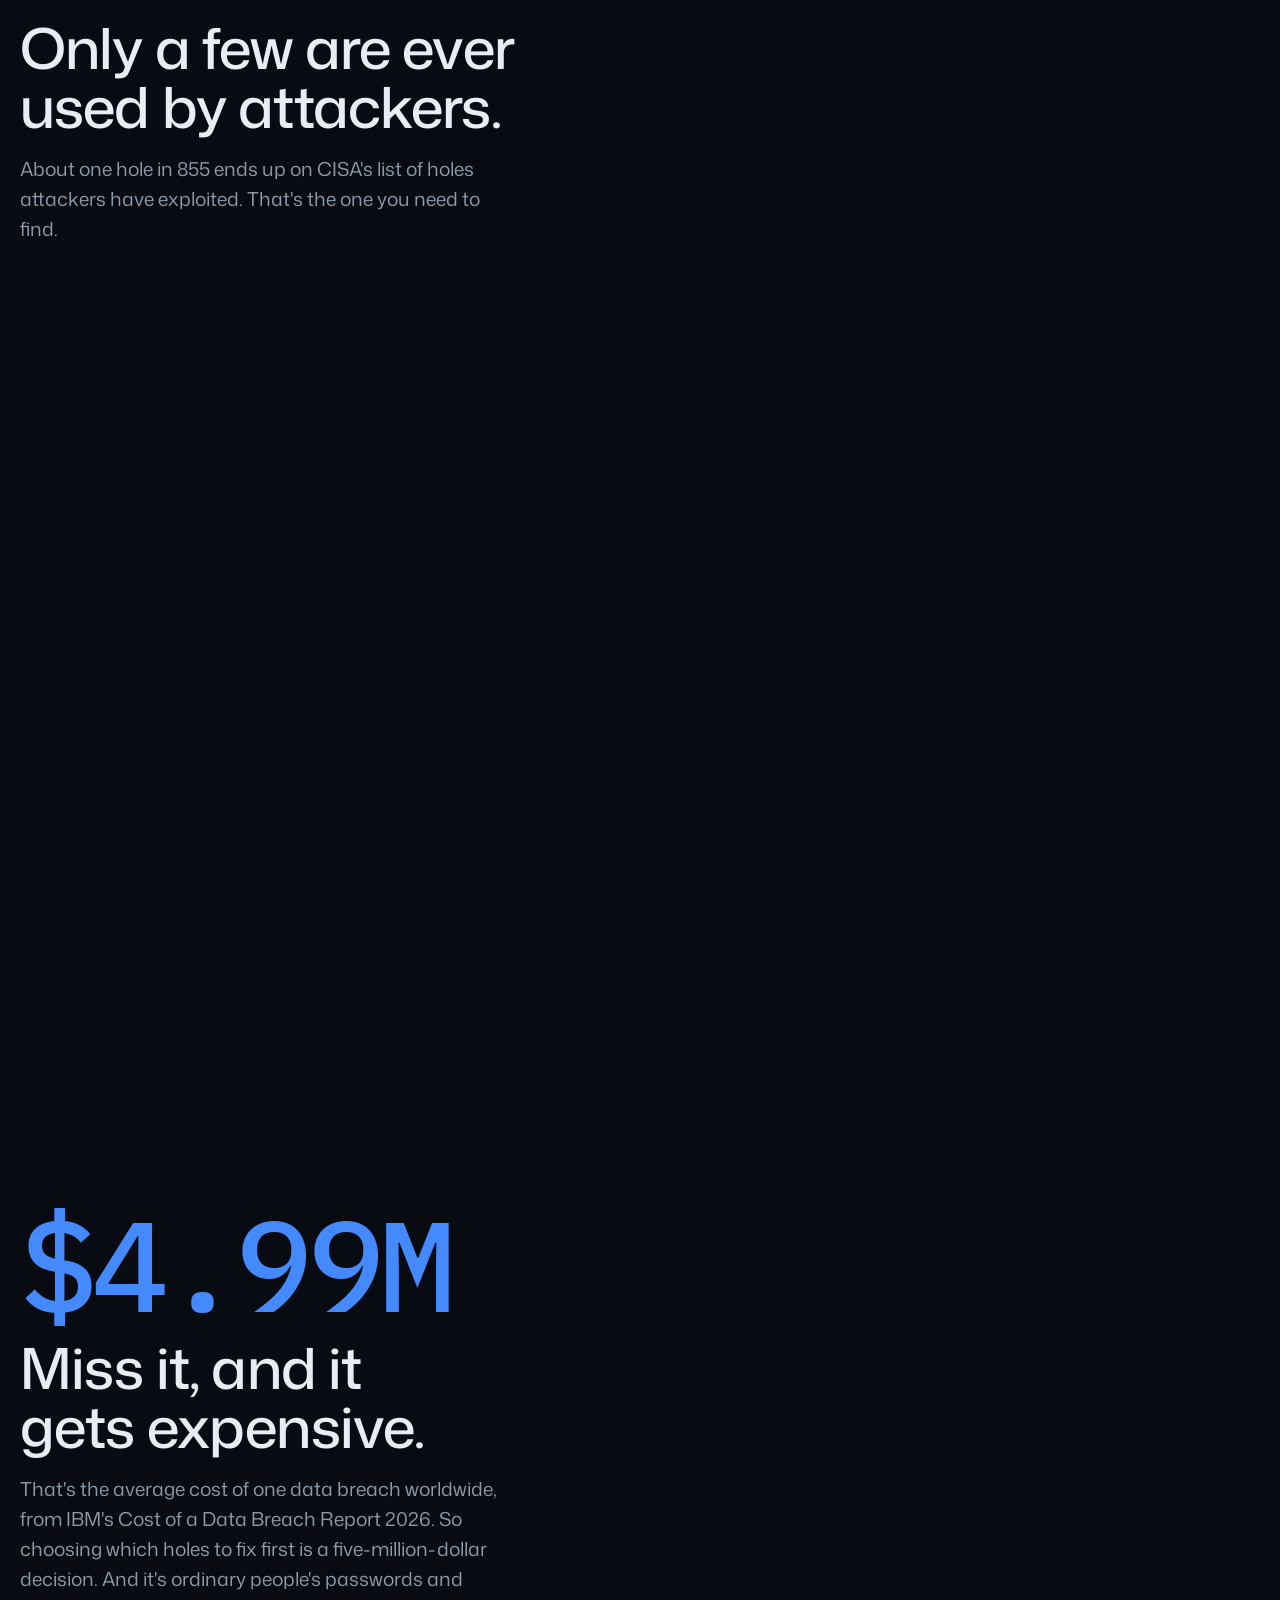
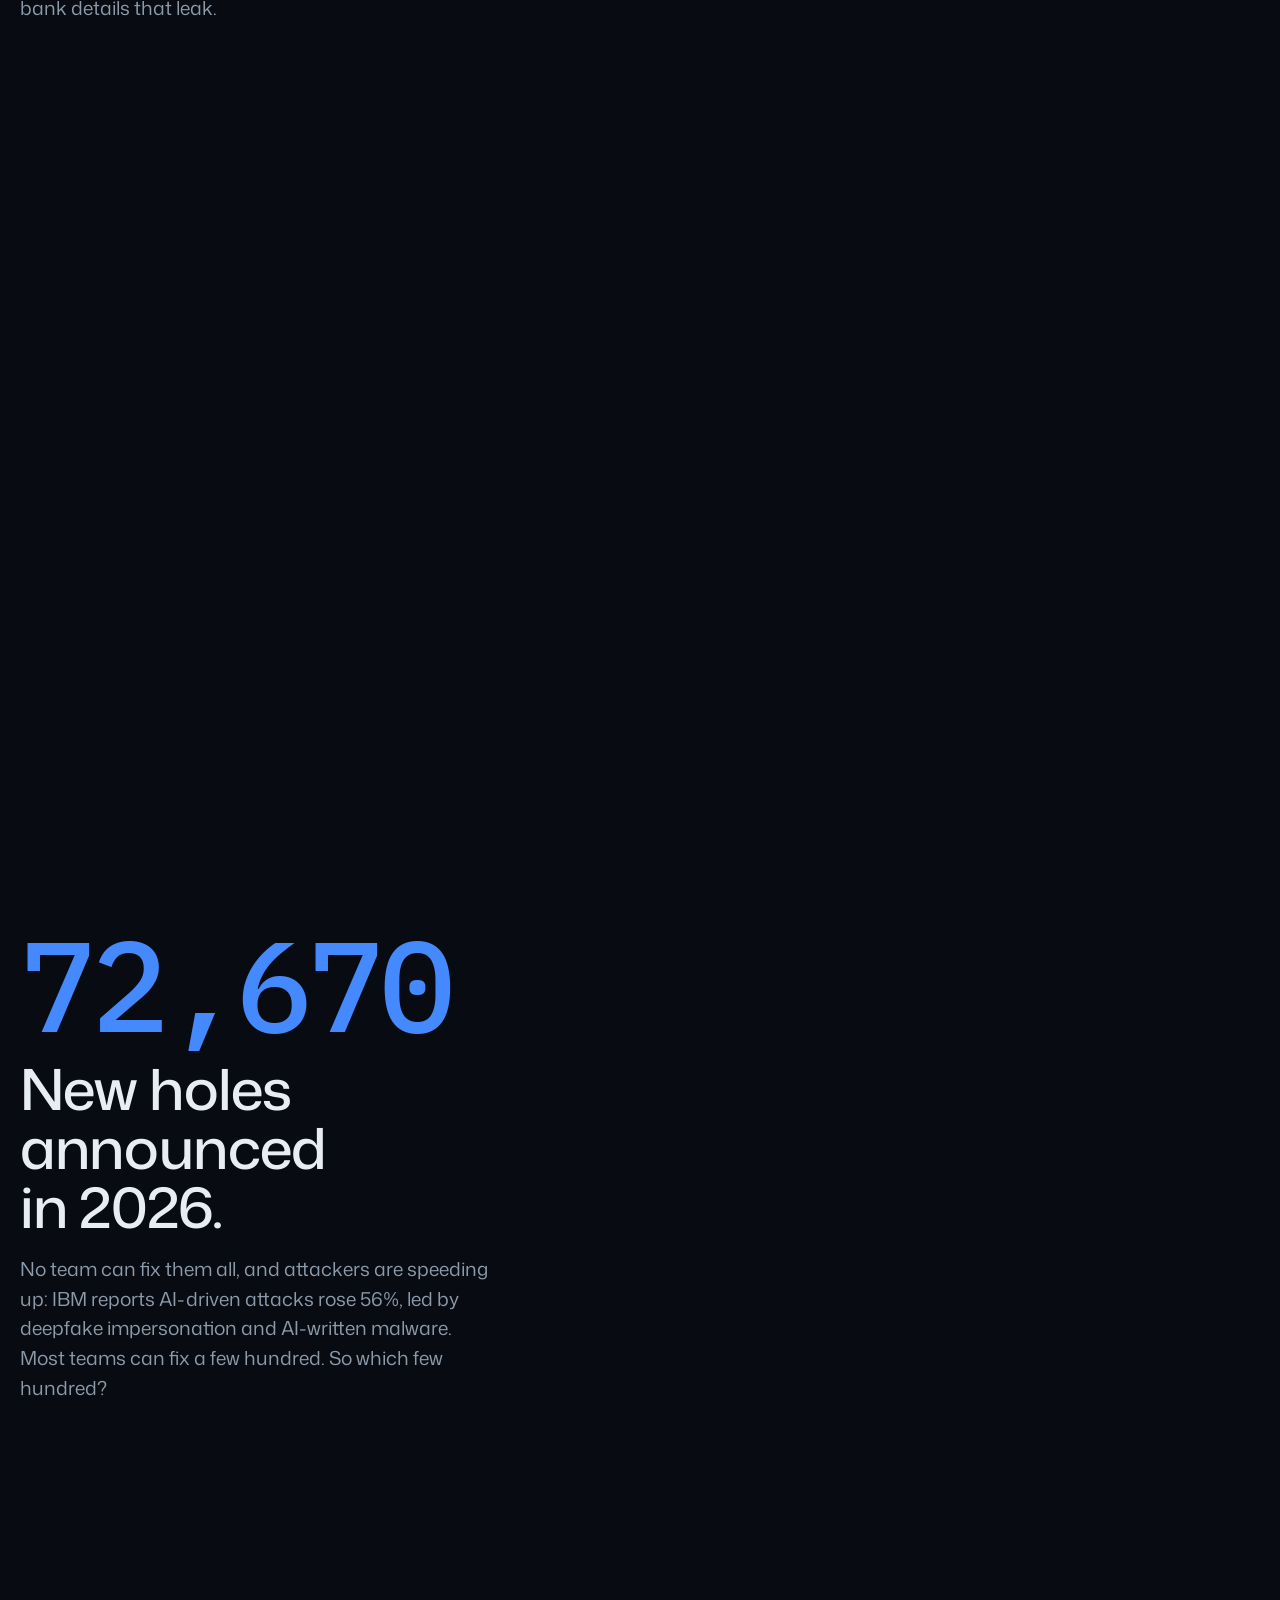
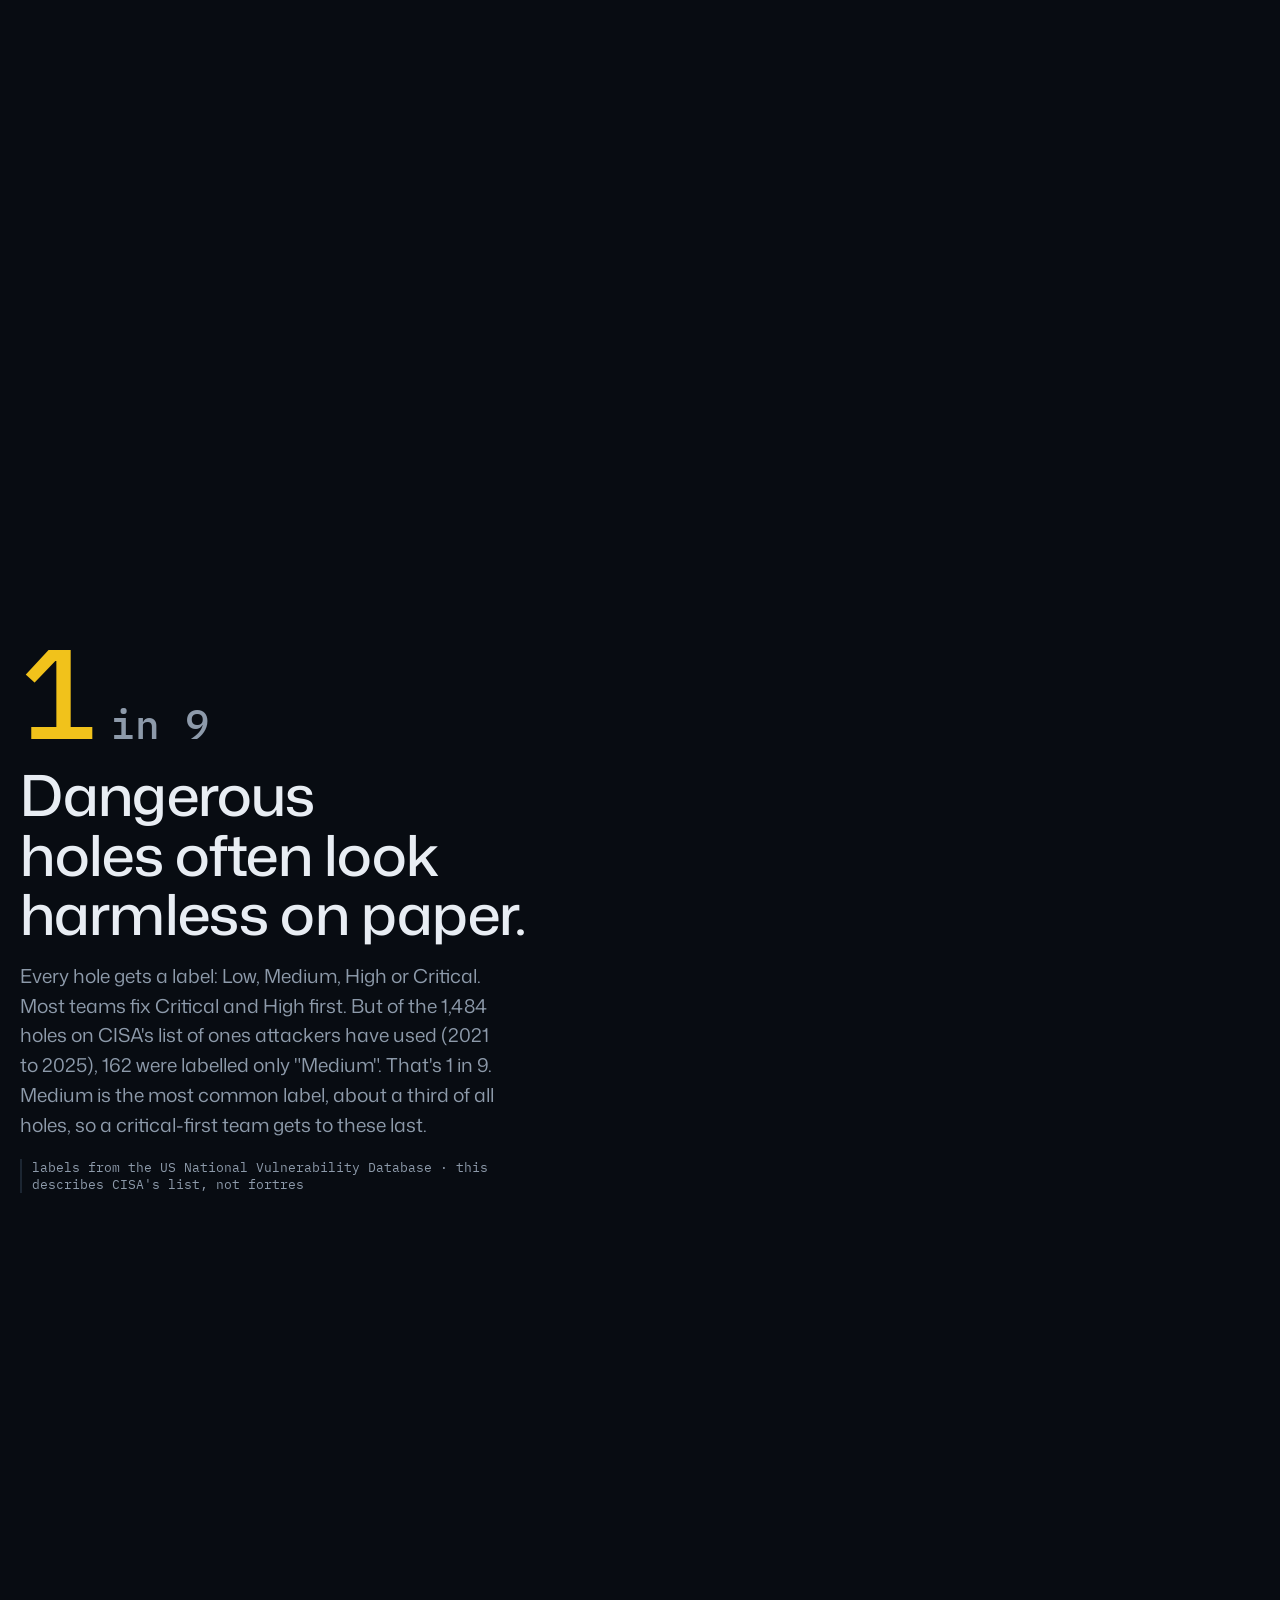
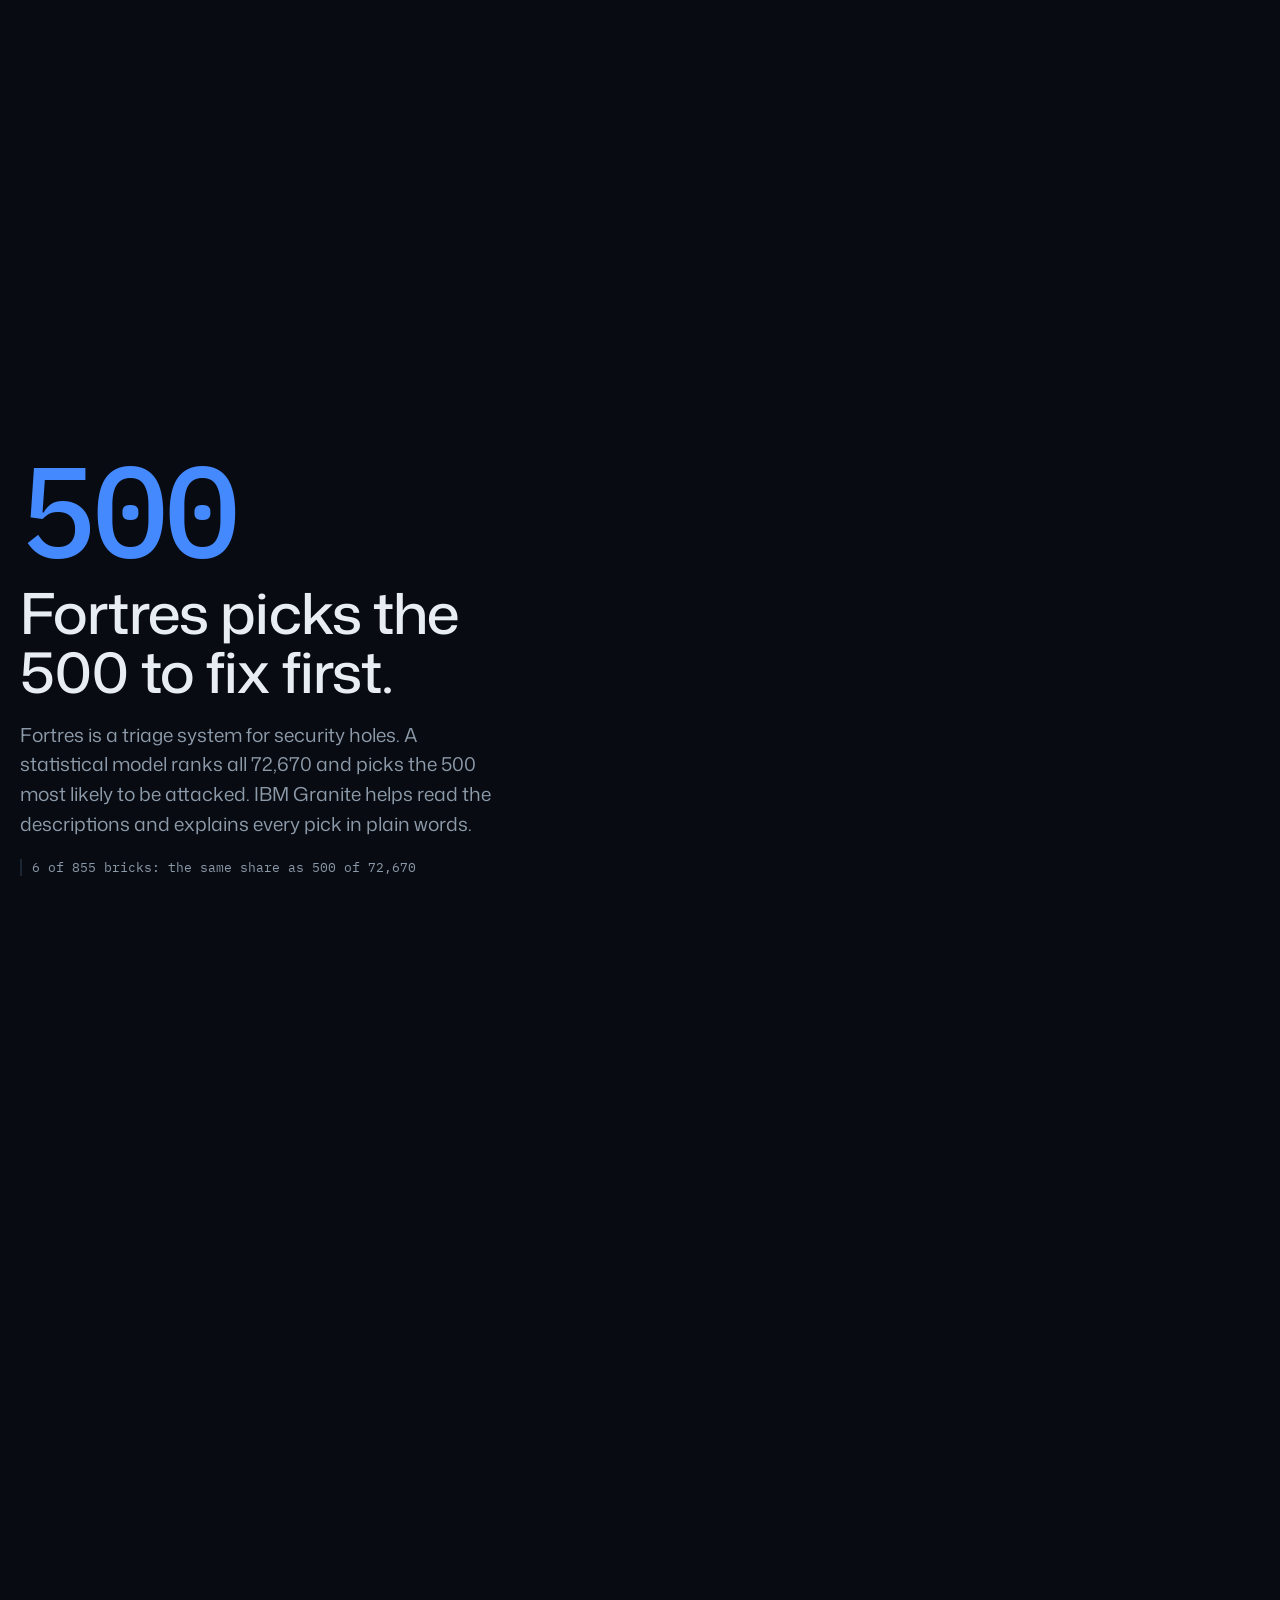
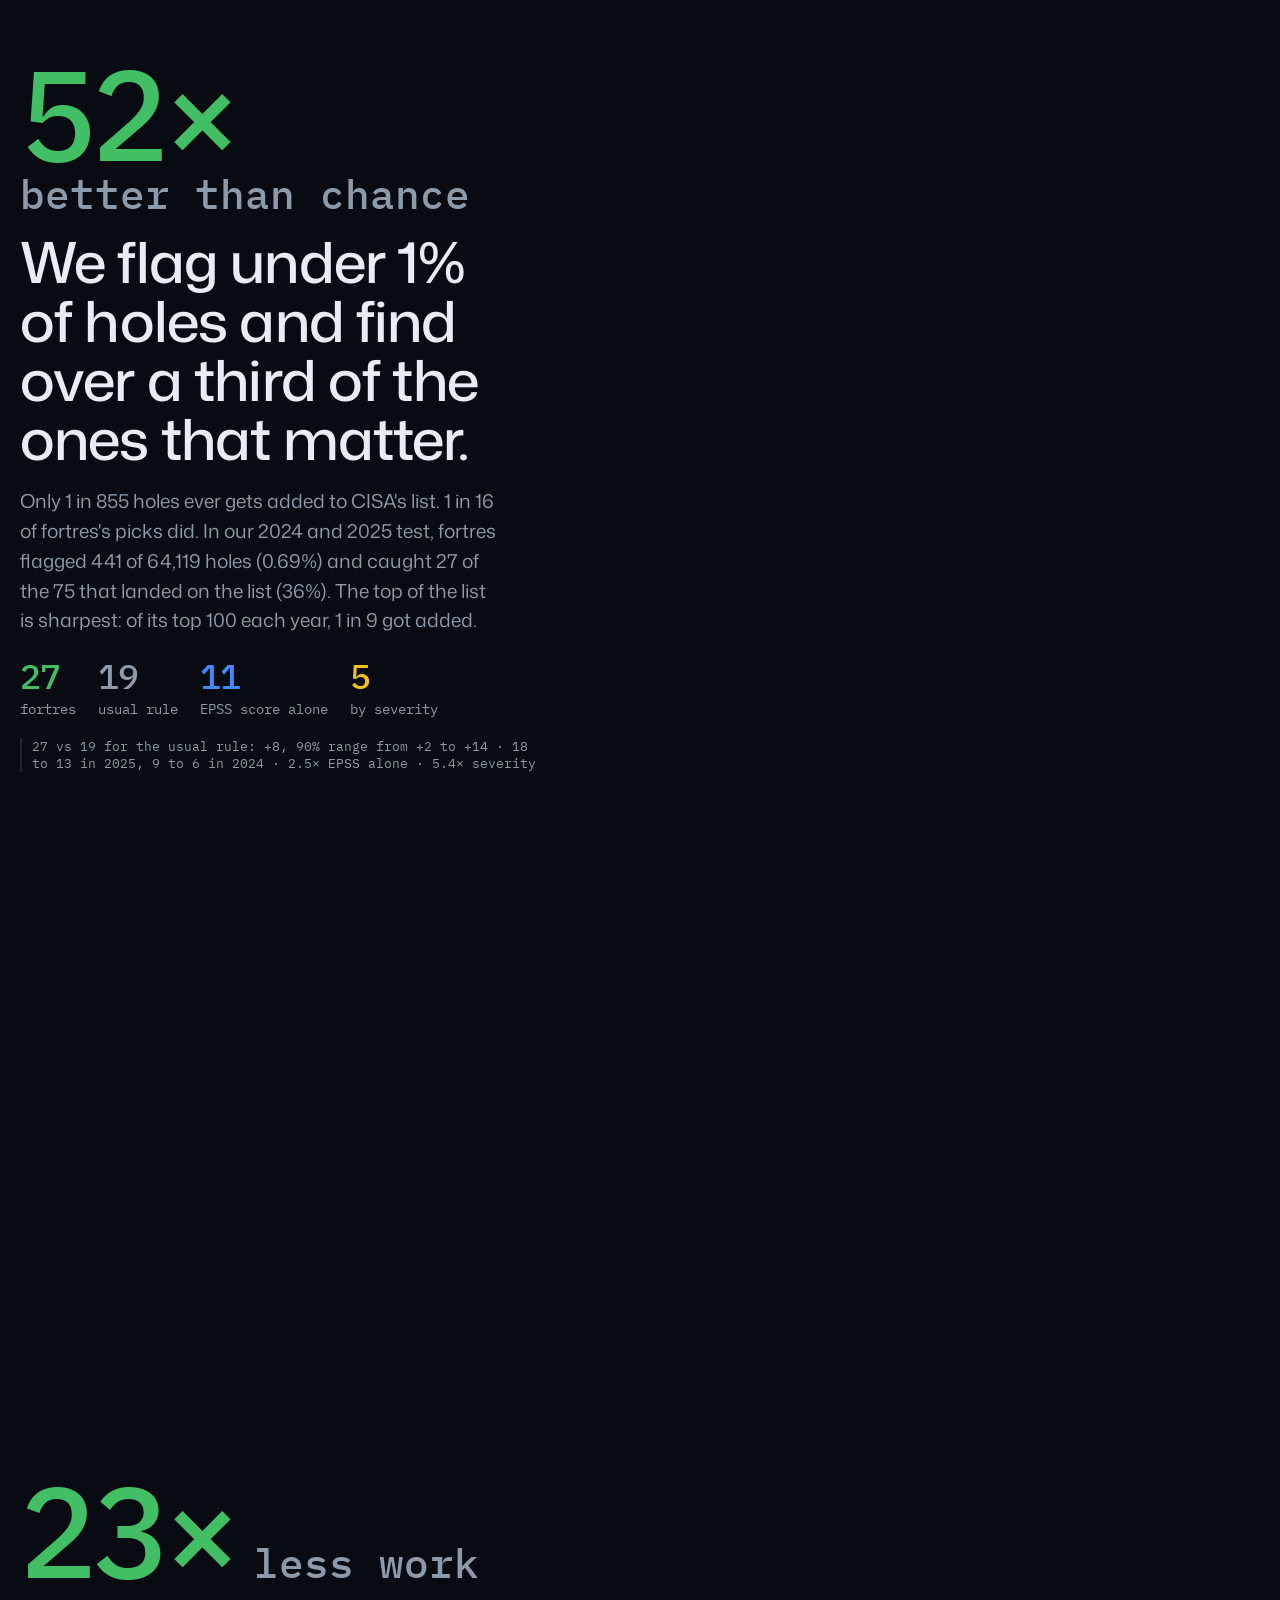
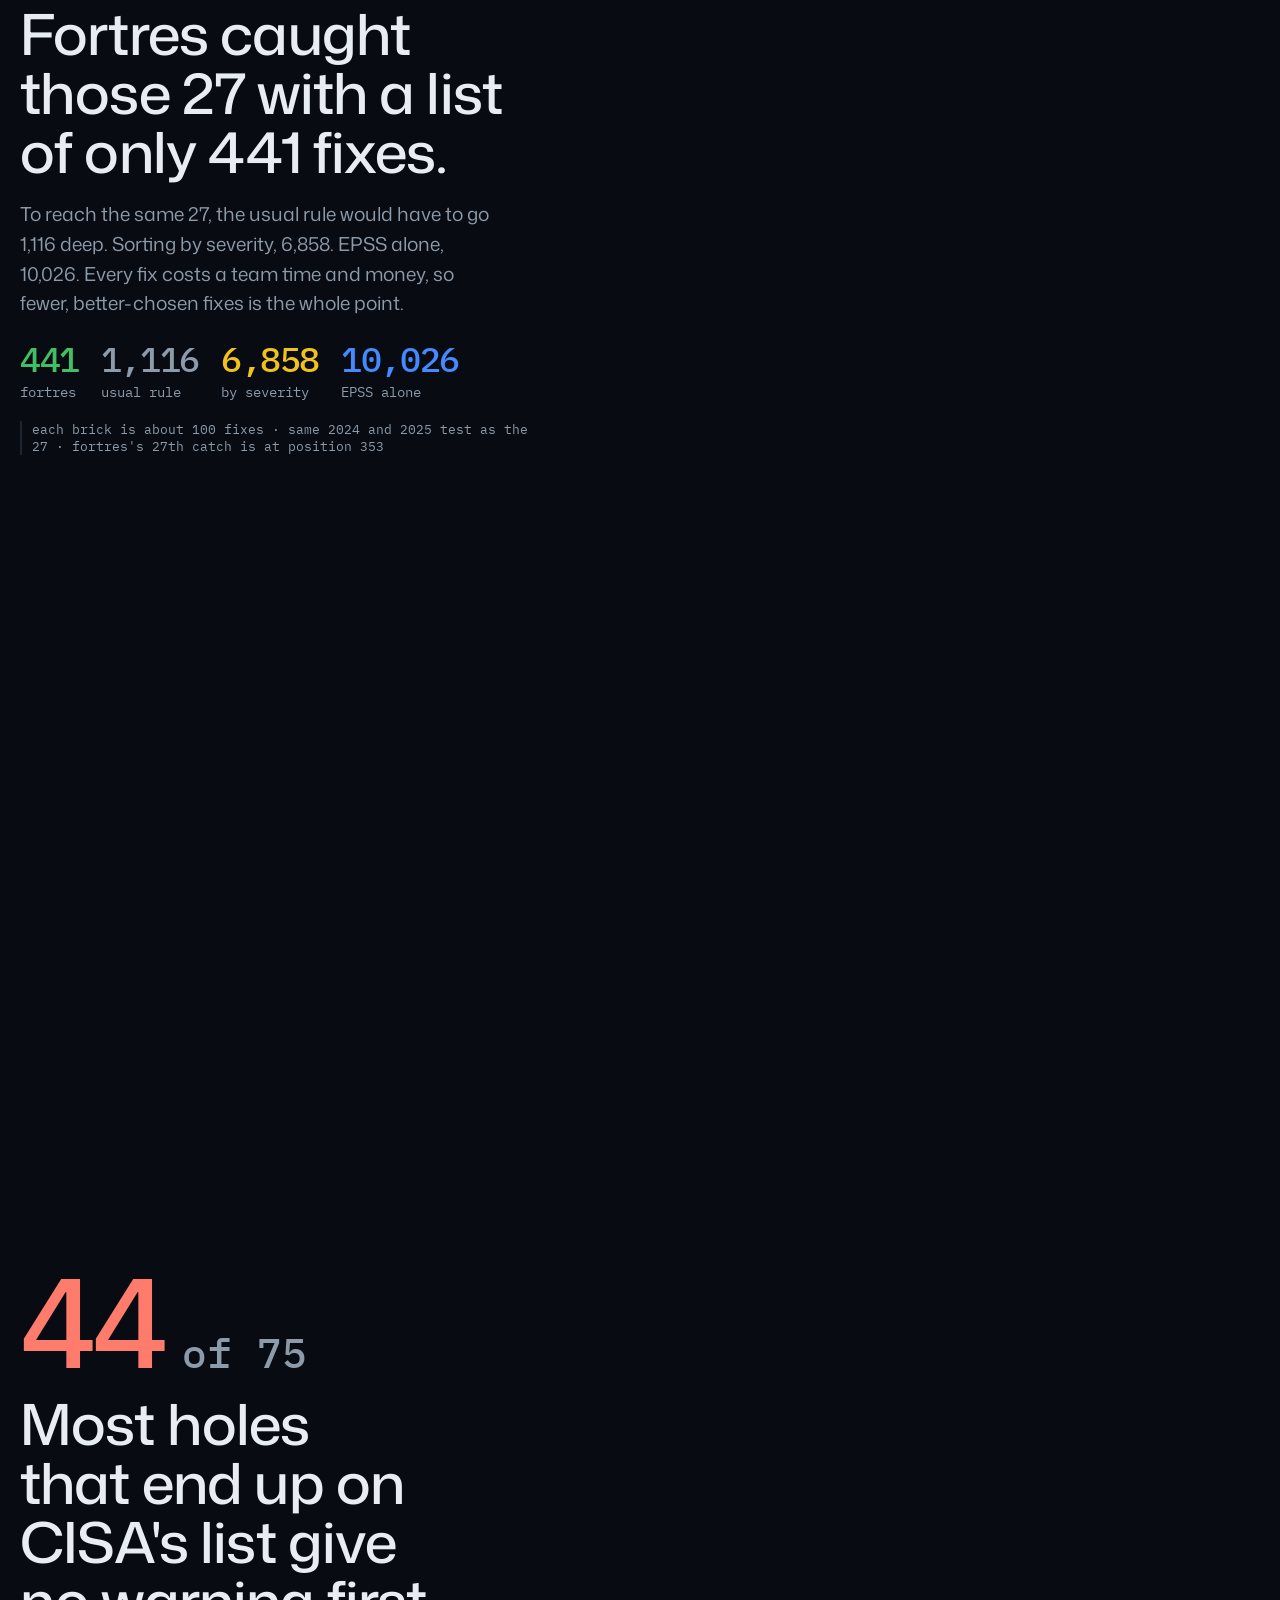
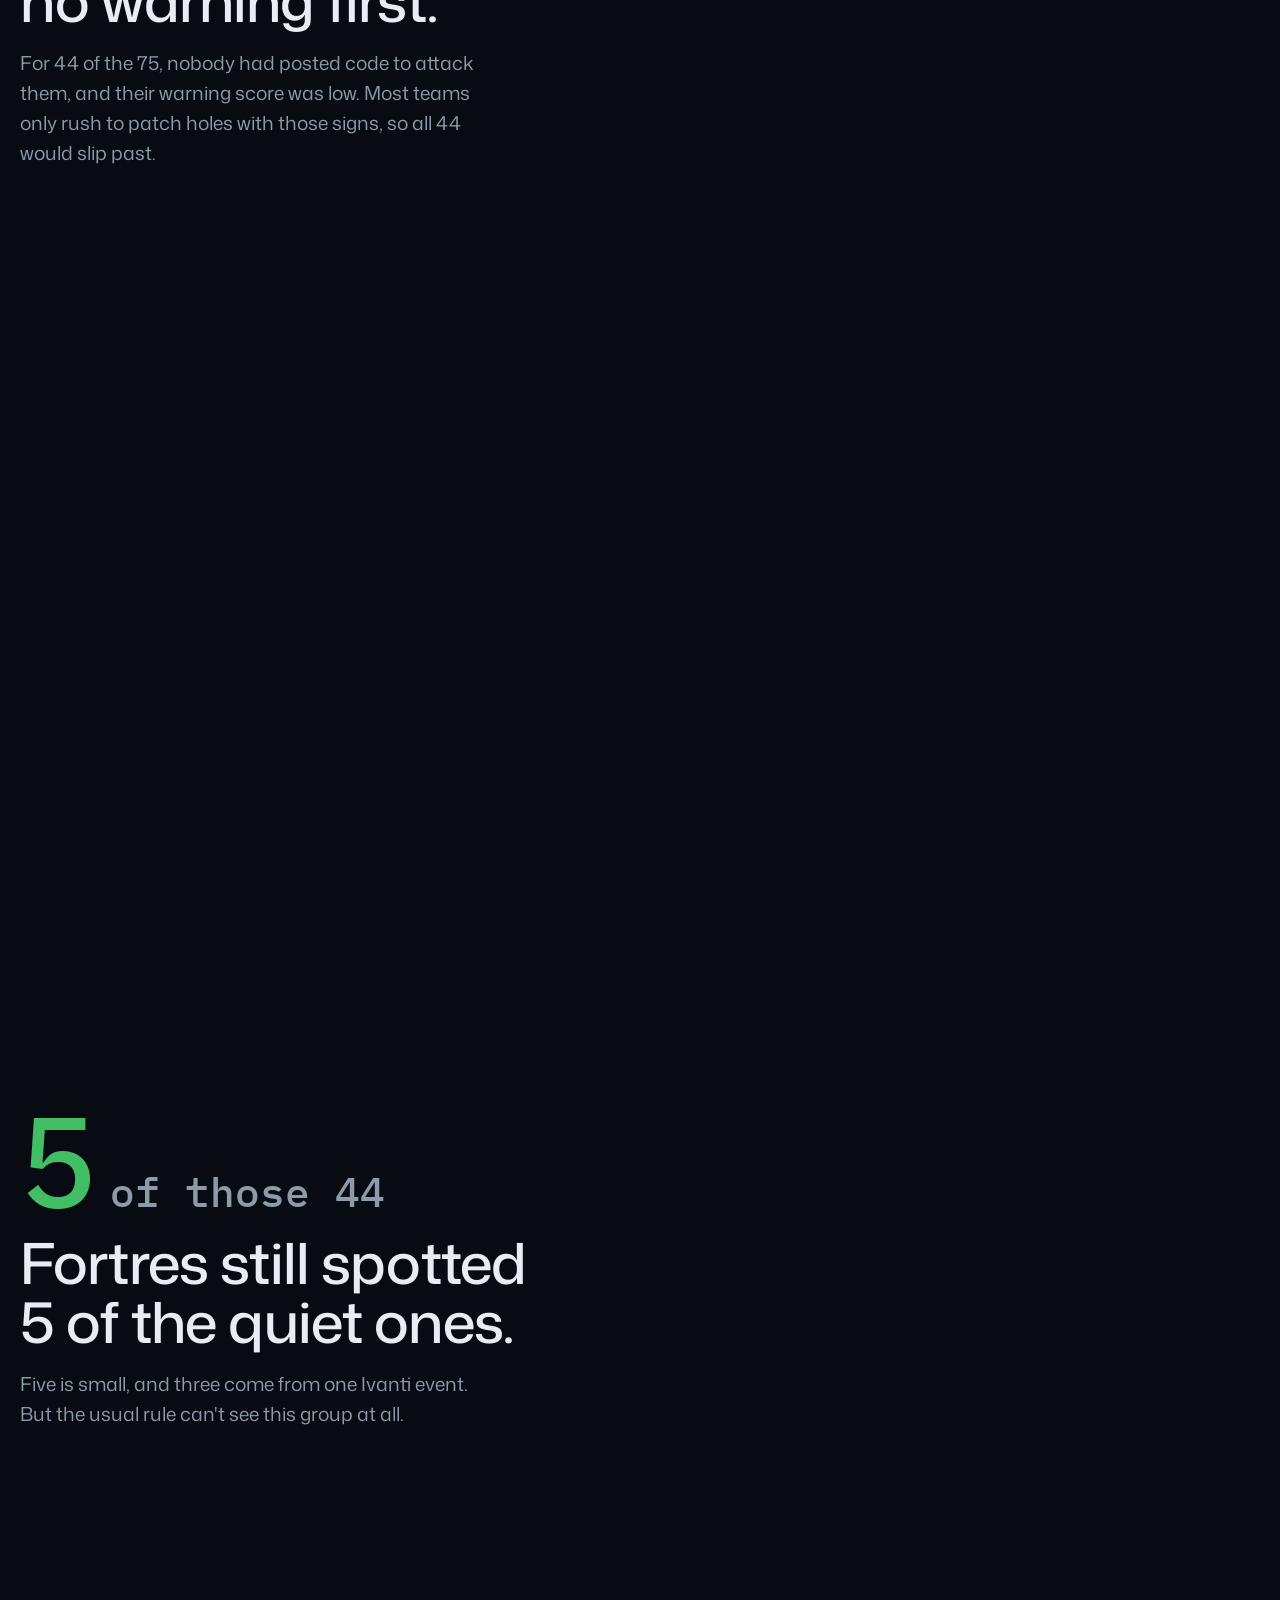
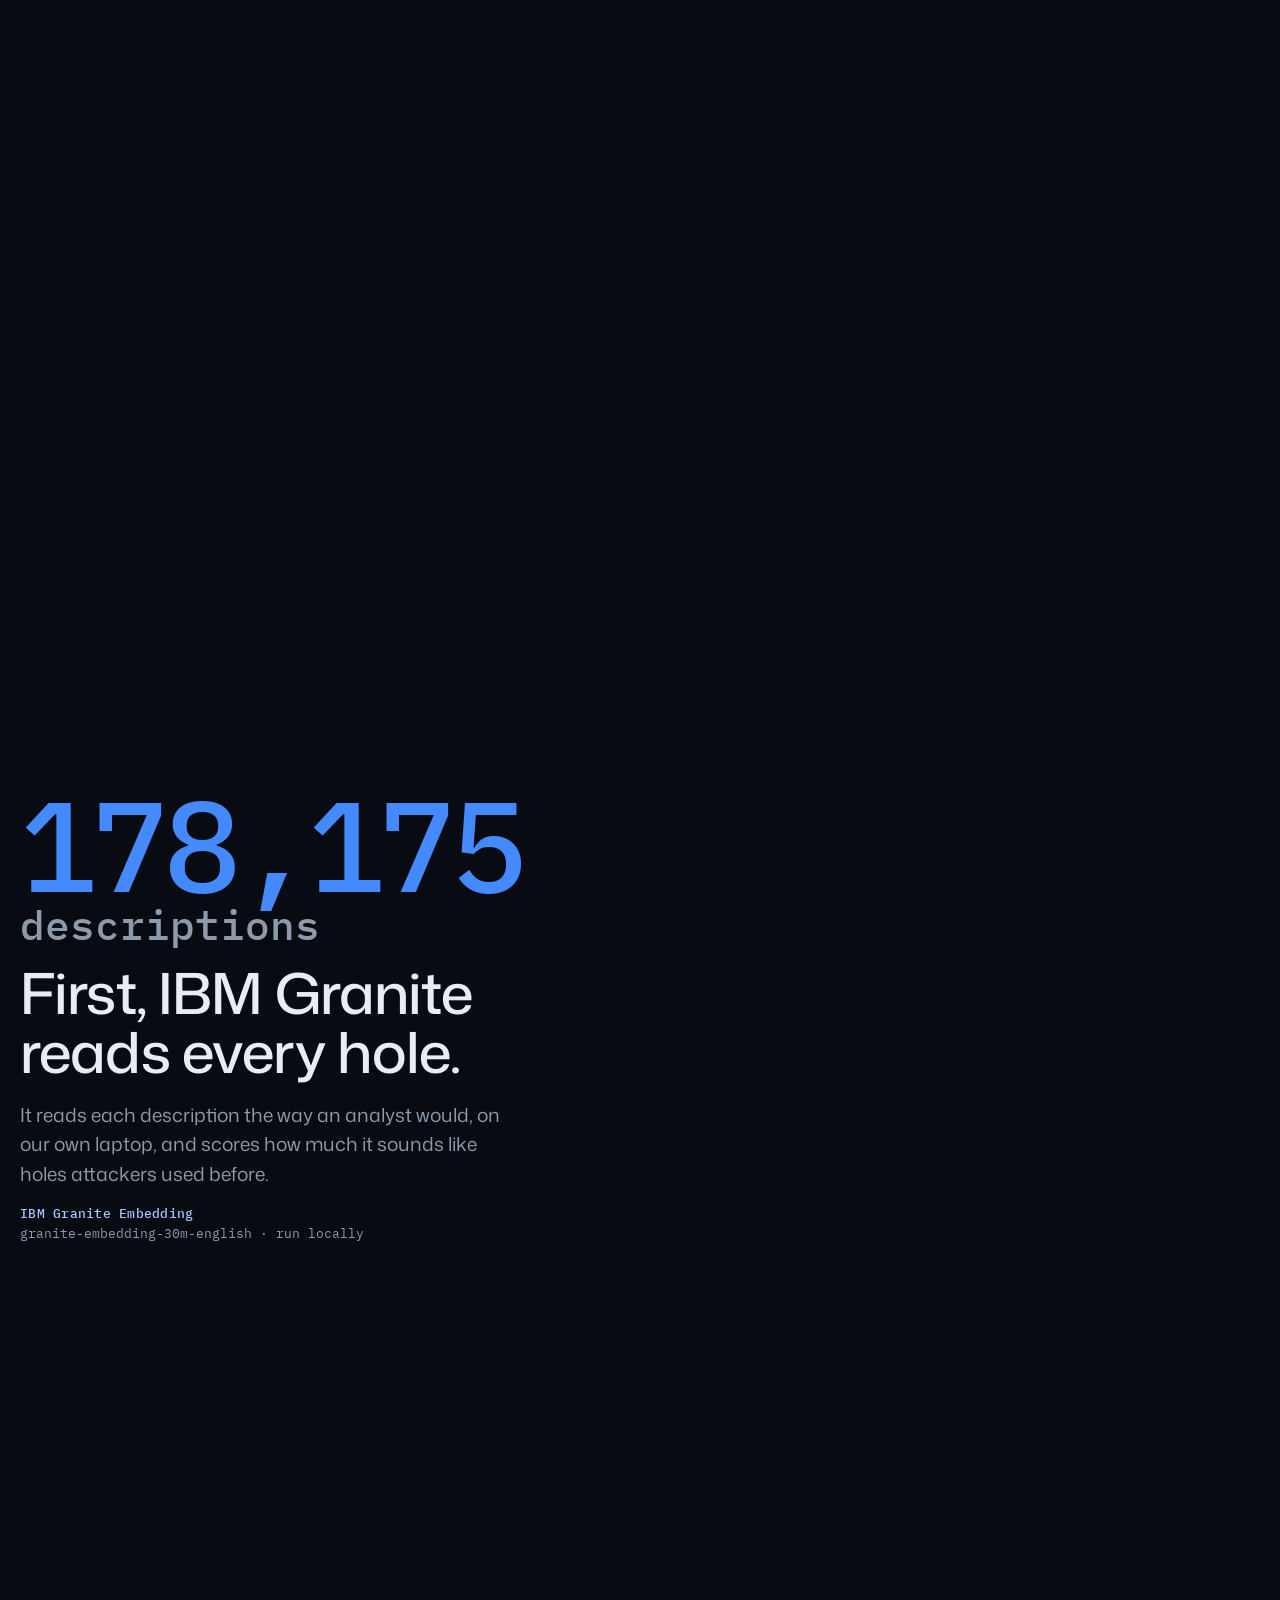
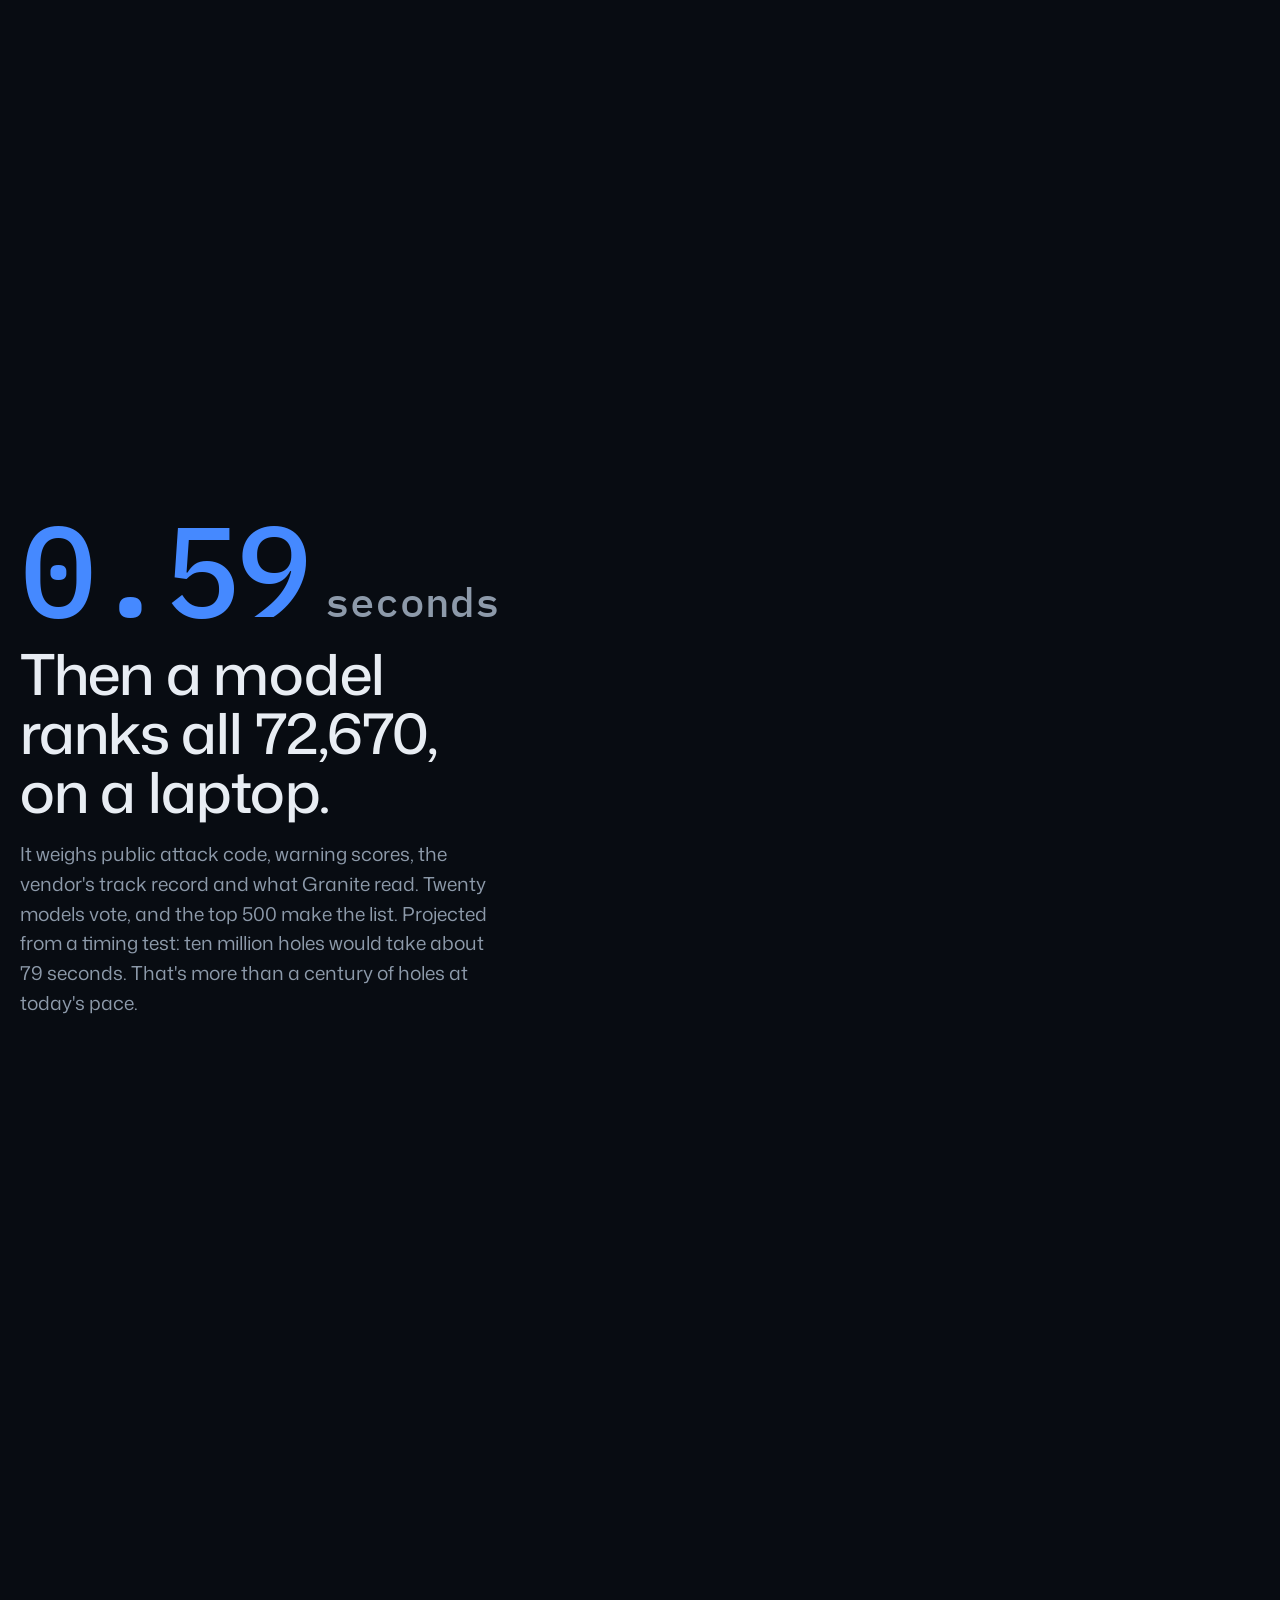
==== commit ee2fe1ef: "Story scene: cobbled streets through the city, iron street lamps and trees; explain the 27 - The roa" ====
--- a/site/index.html
+++ b/site/index.html
@@ -113,7 +113,7 @@
   <section class="step" data-s="trust"><div class="card">
     <span class="num mint">27<small>not 33</small></span>
     <h2>We could have claimed 33. <mark>We didn't.</mark></h2>
-    <p>Some data only shows up after an attack. Using it would have taken us from 27 to 33, so we left it out. We also reran it with four sets of random seeds and got 26 to 28 every time. Trained on shuffled answers, it catches less than 1.</p>
+    <p>27 is how many holes fortres caught, out of the 75 that CISA later added to its list in our 2024 and 2025 test. Some data only shows up after an attack, like NVD marking a hole as reviewed. Using it would have taken us from 27 to 33, so we left it out. We also reran it with four sets of random seeds and got 26 to 28 every time. Trained on shuffled answers, it catches less than 1.</p>
   </div></section>
 
   <section class="step" data-s="close"><div class="card">
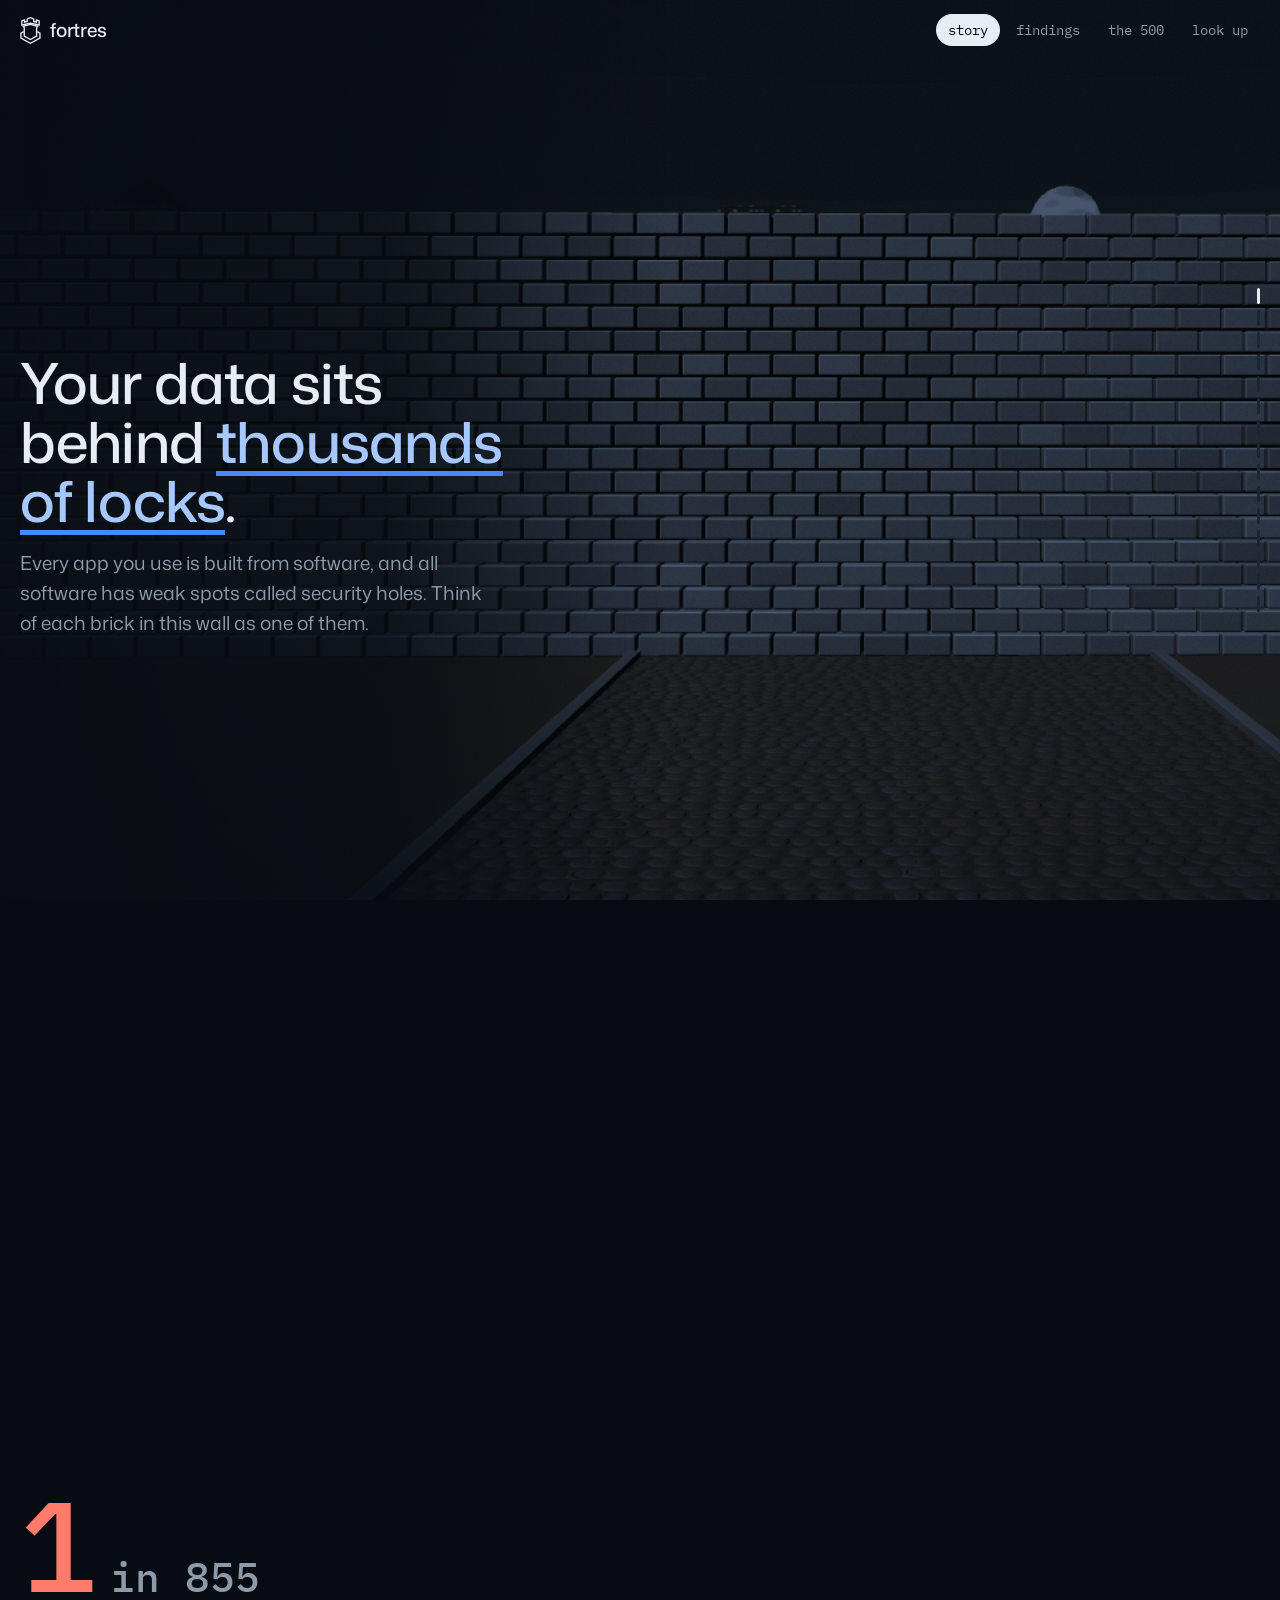
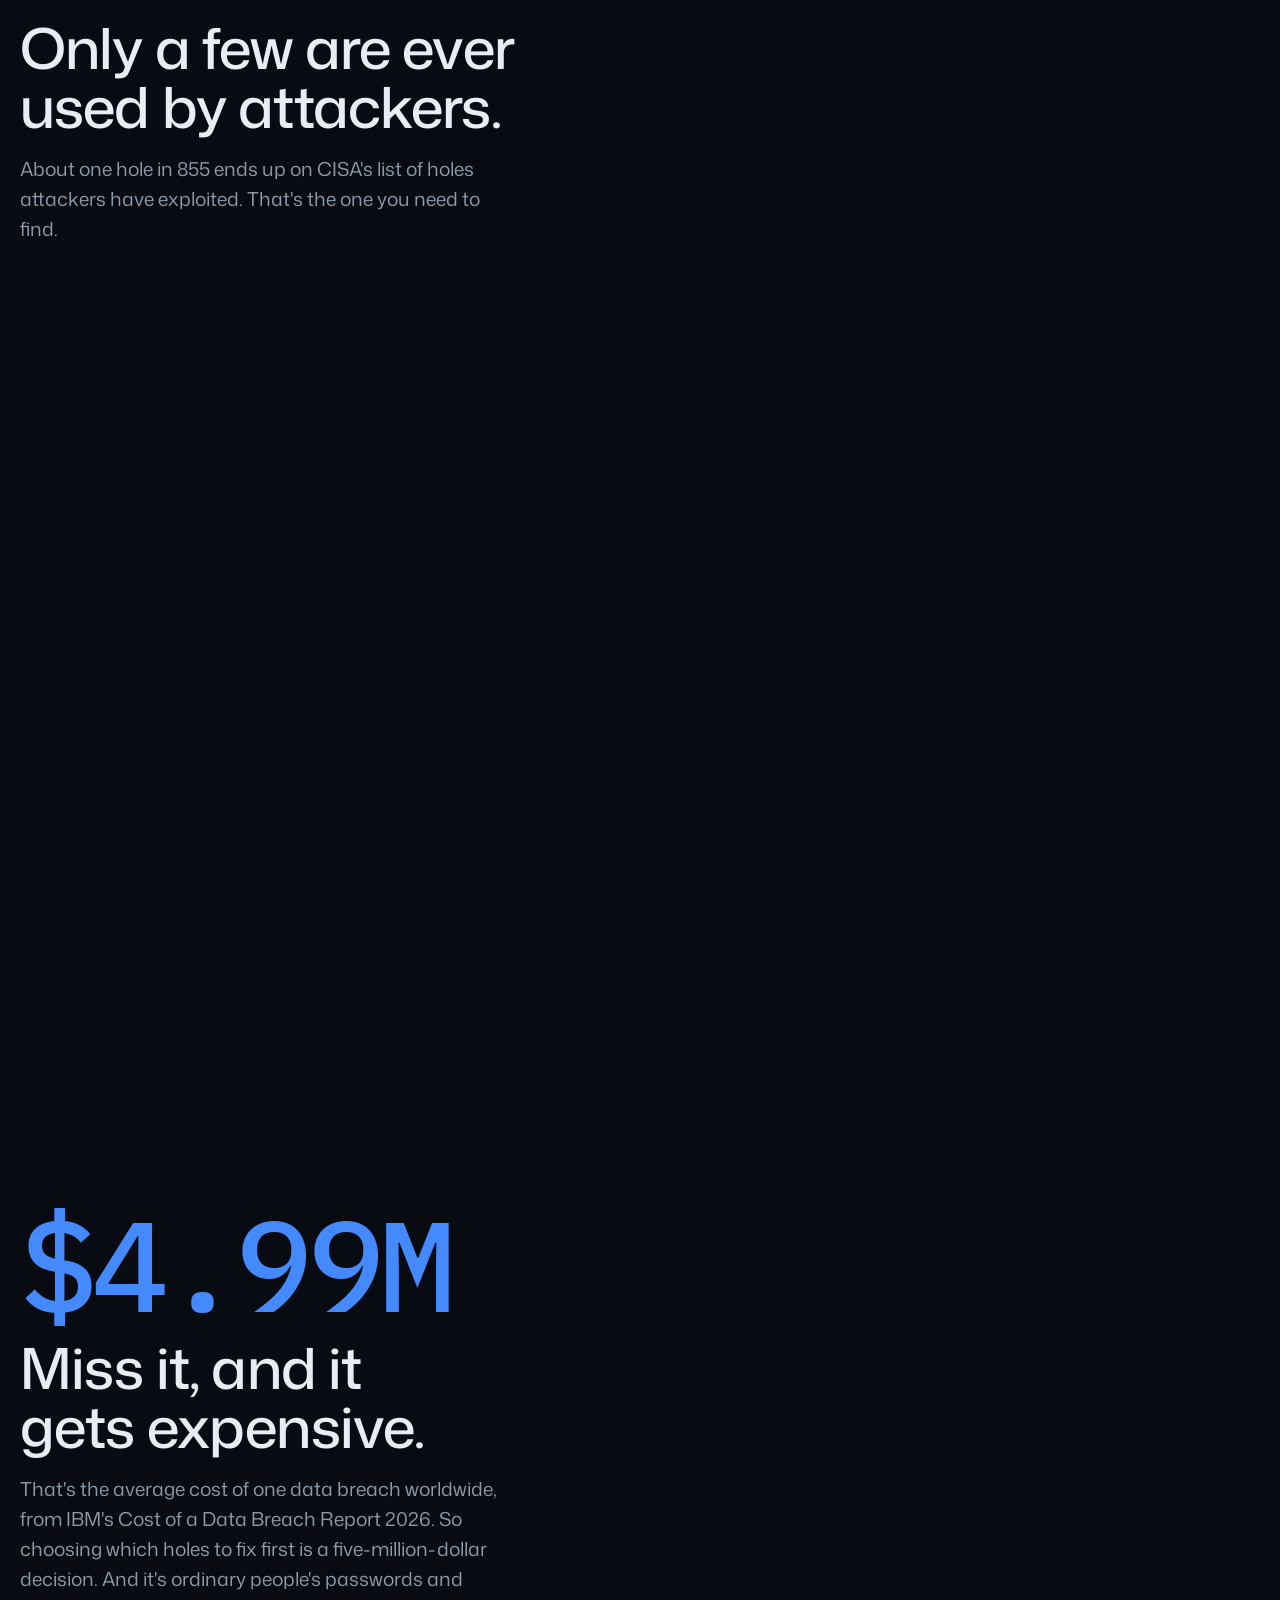
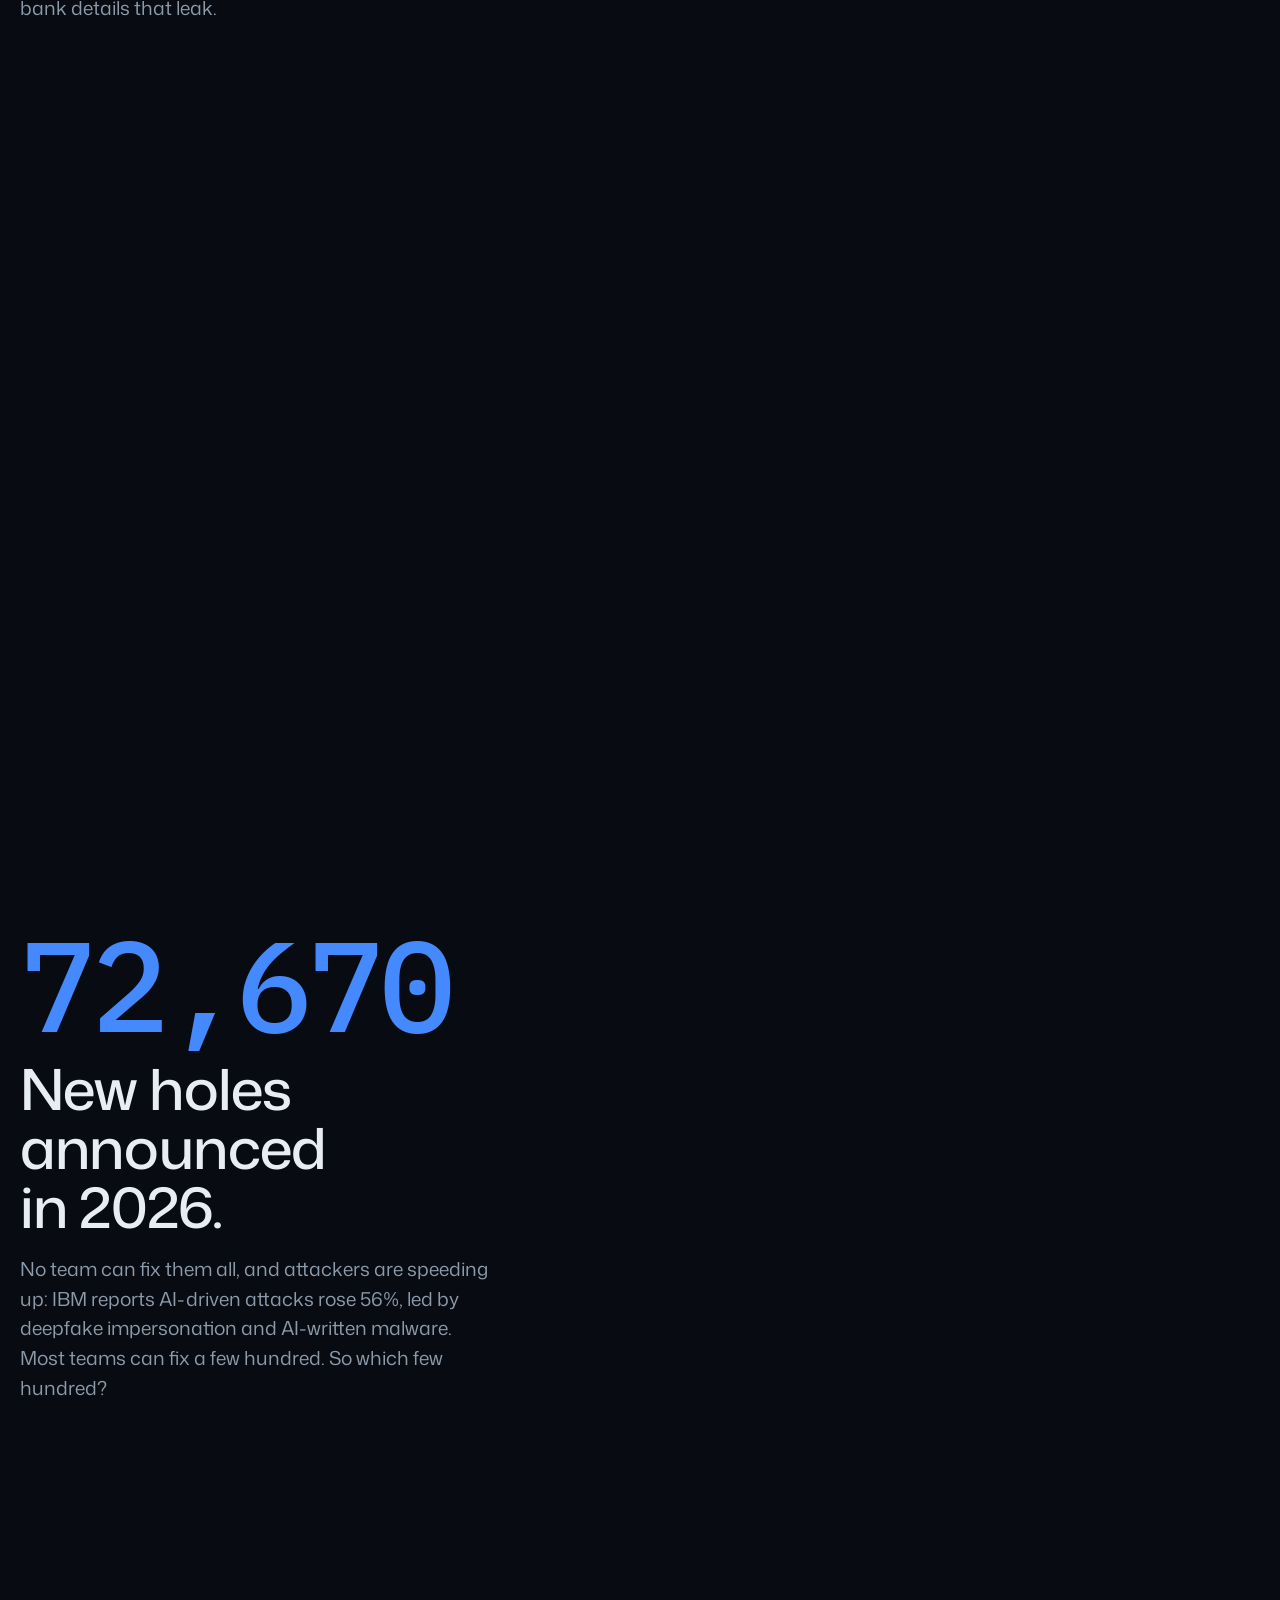
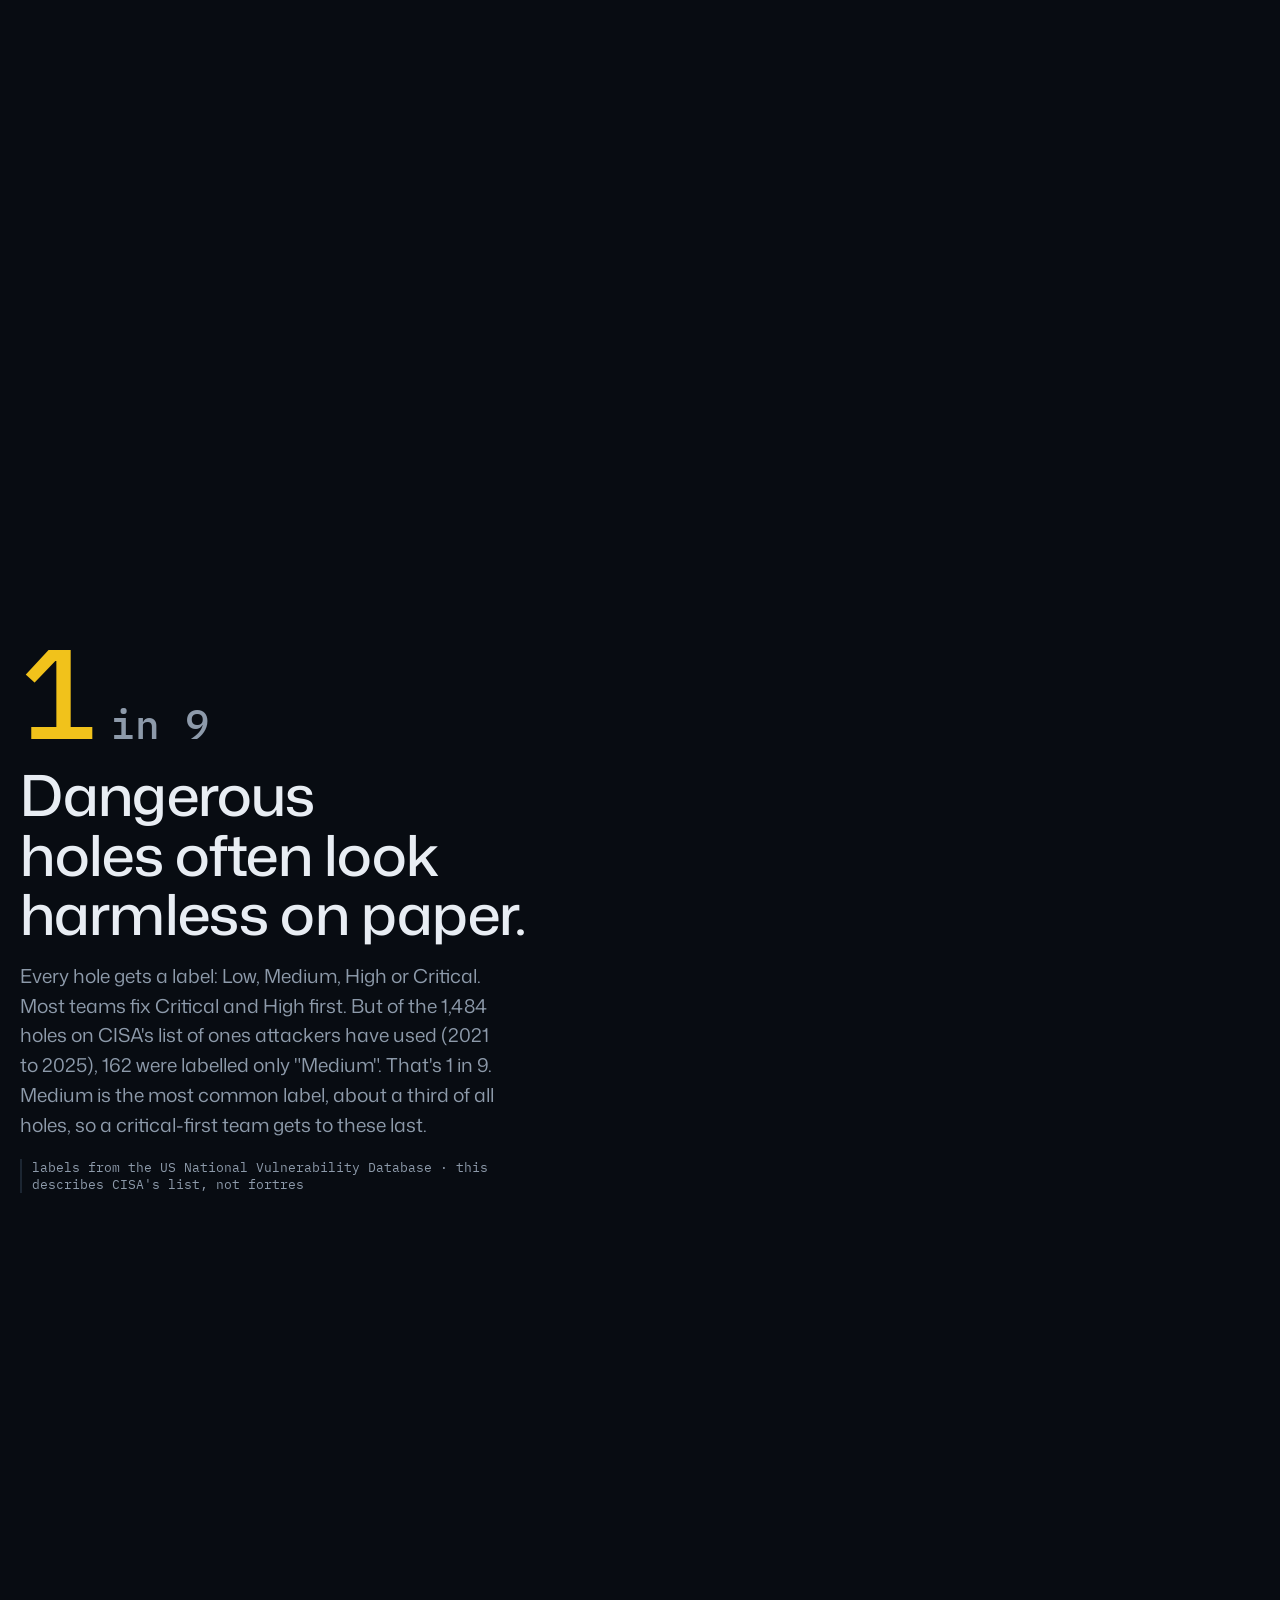
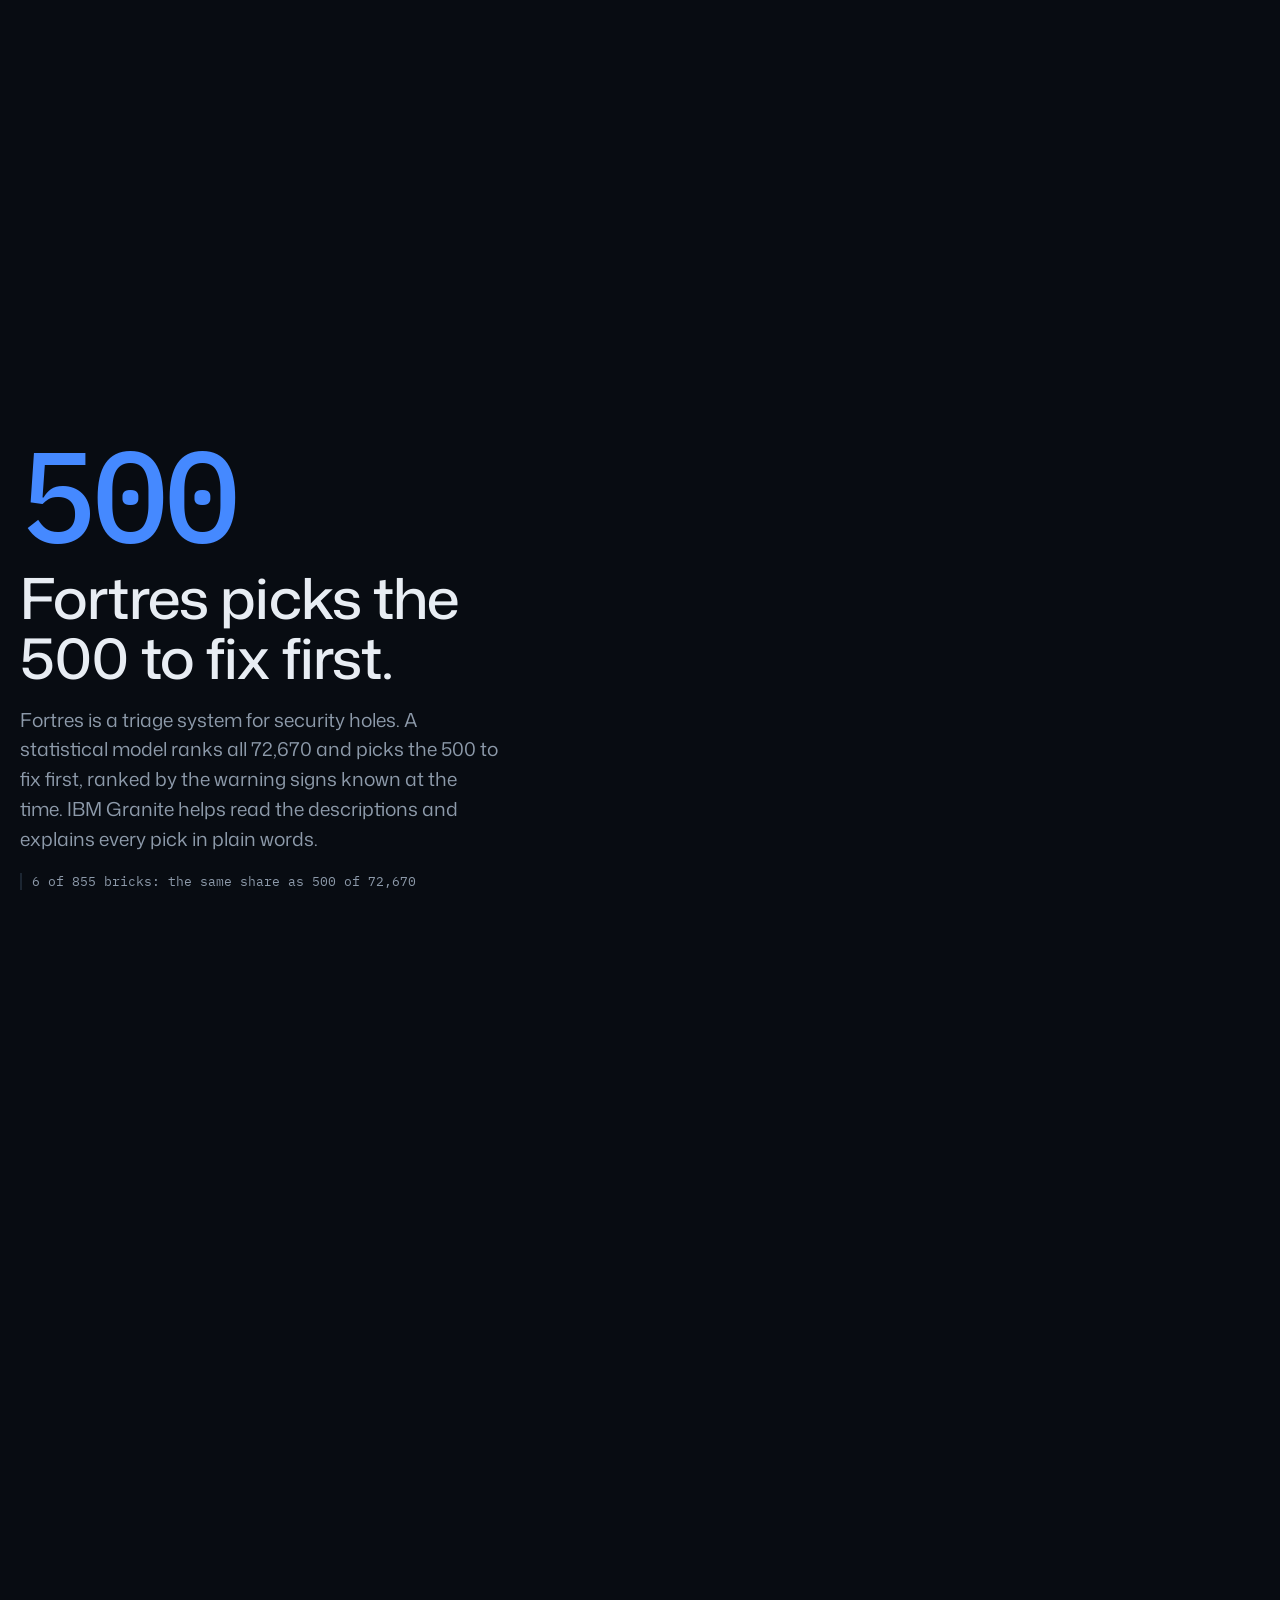
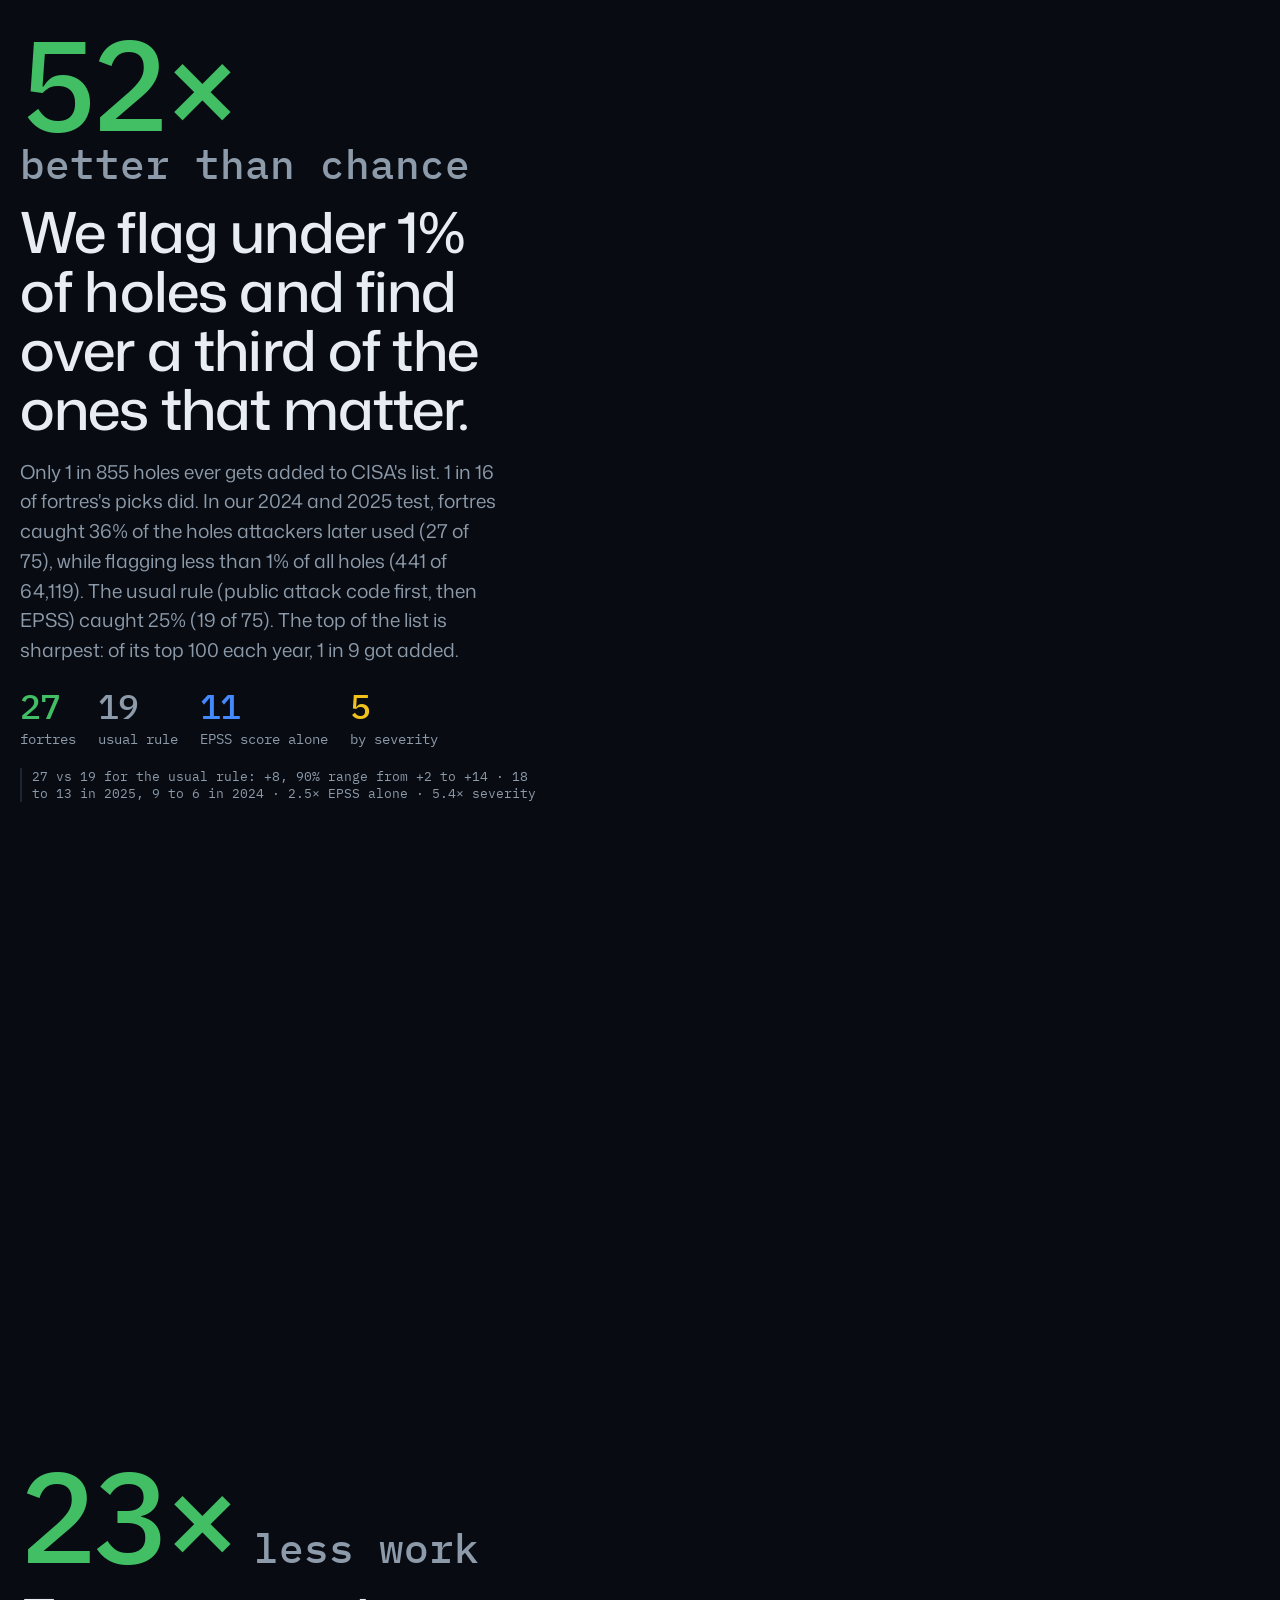
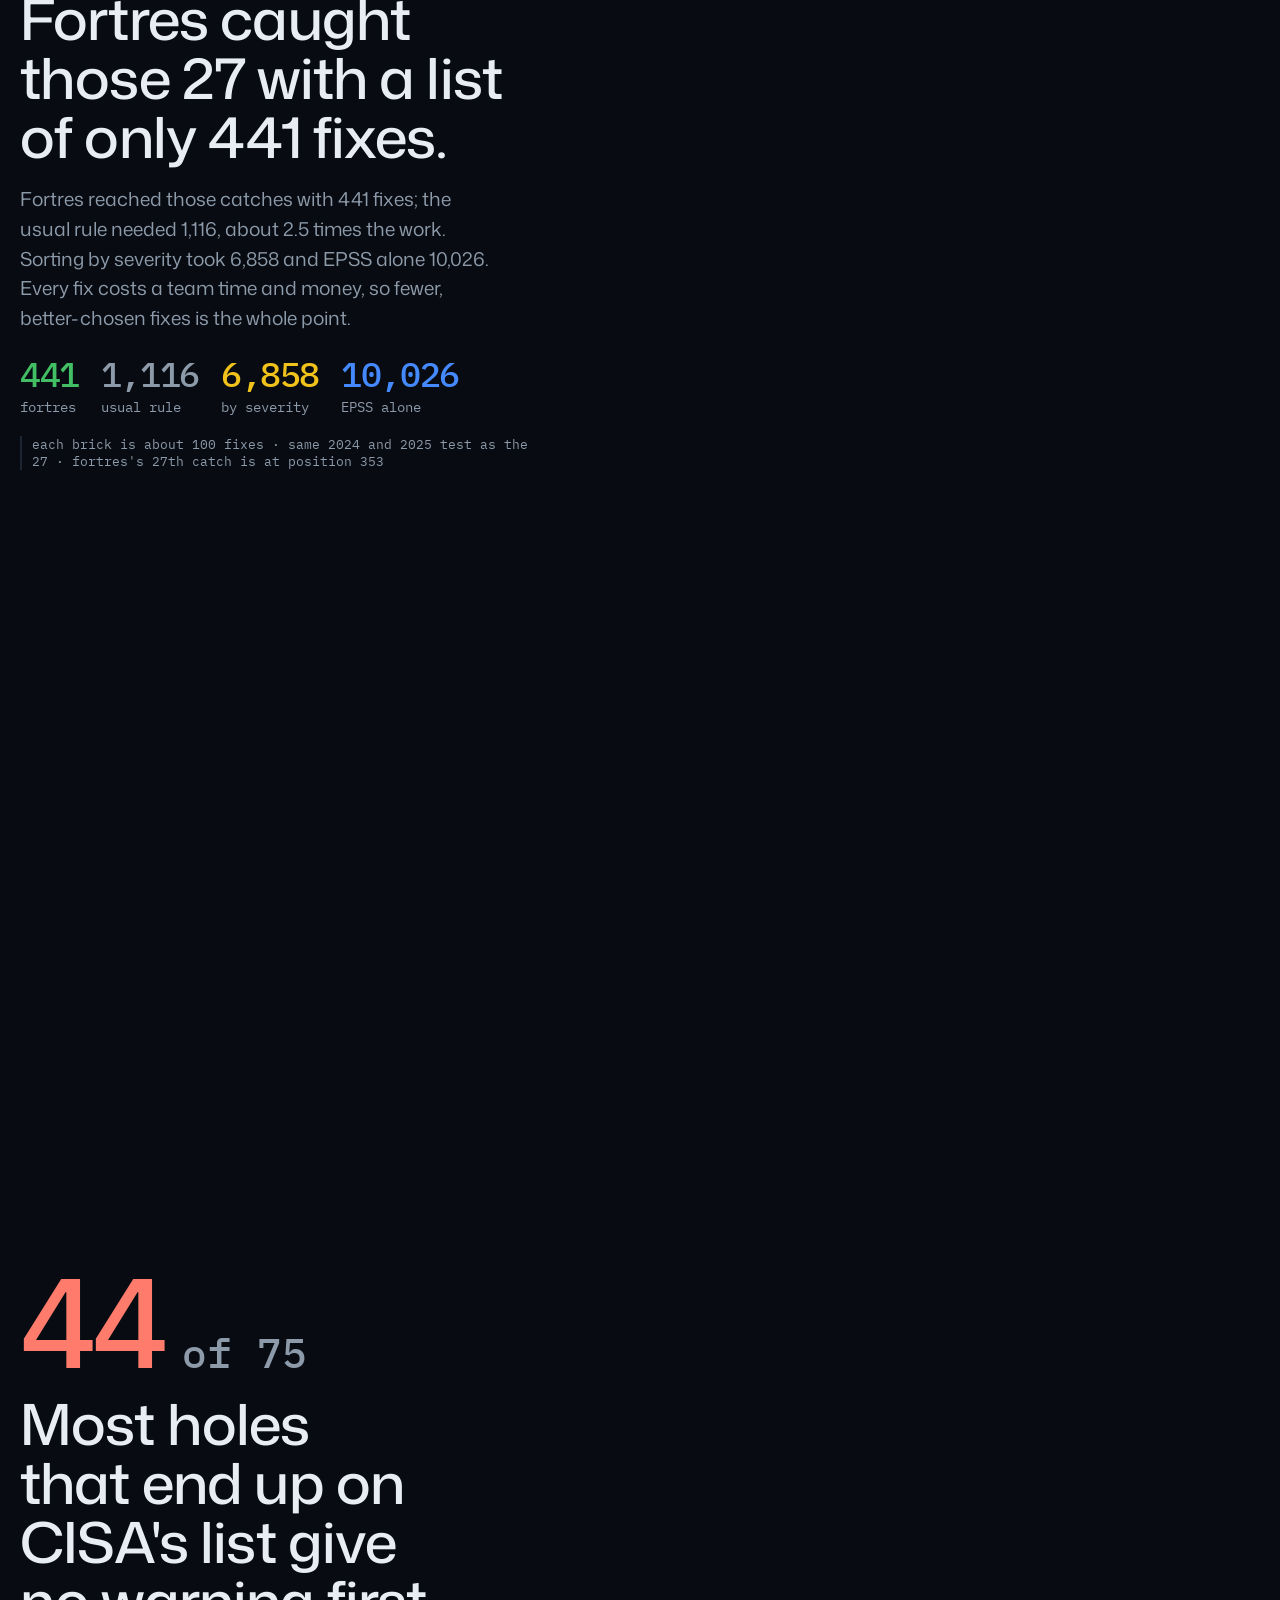
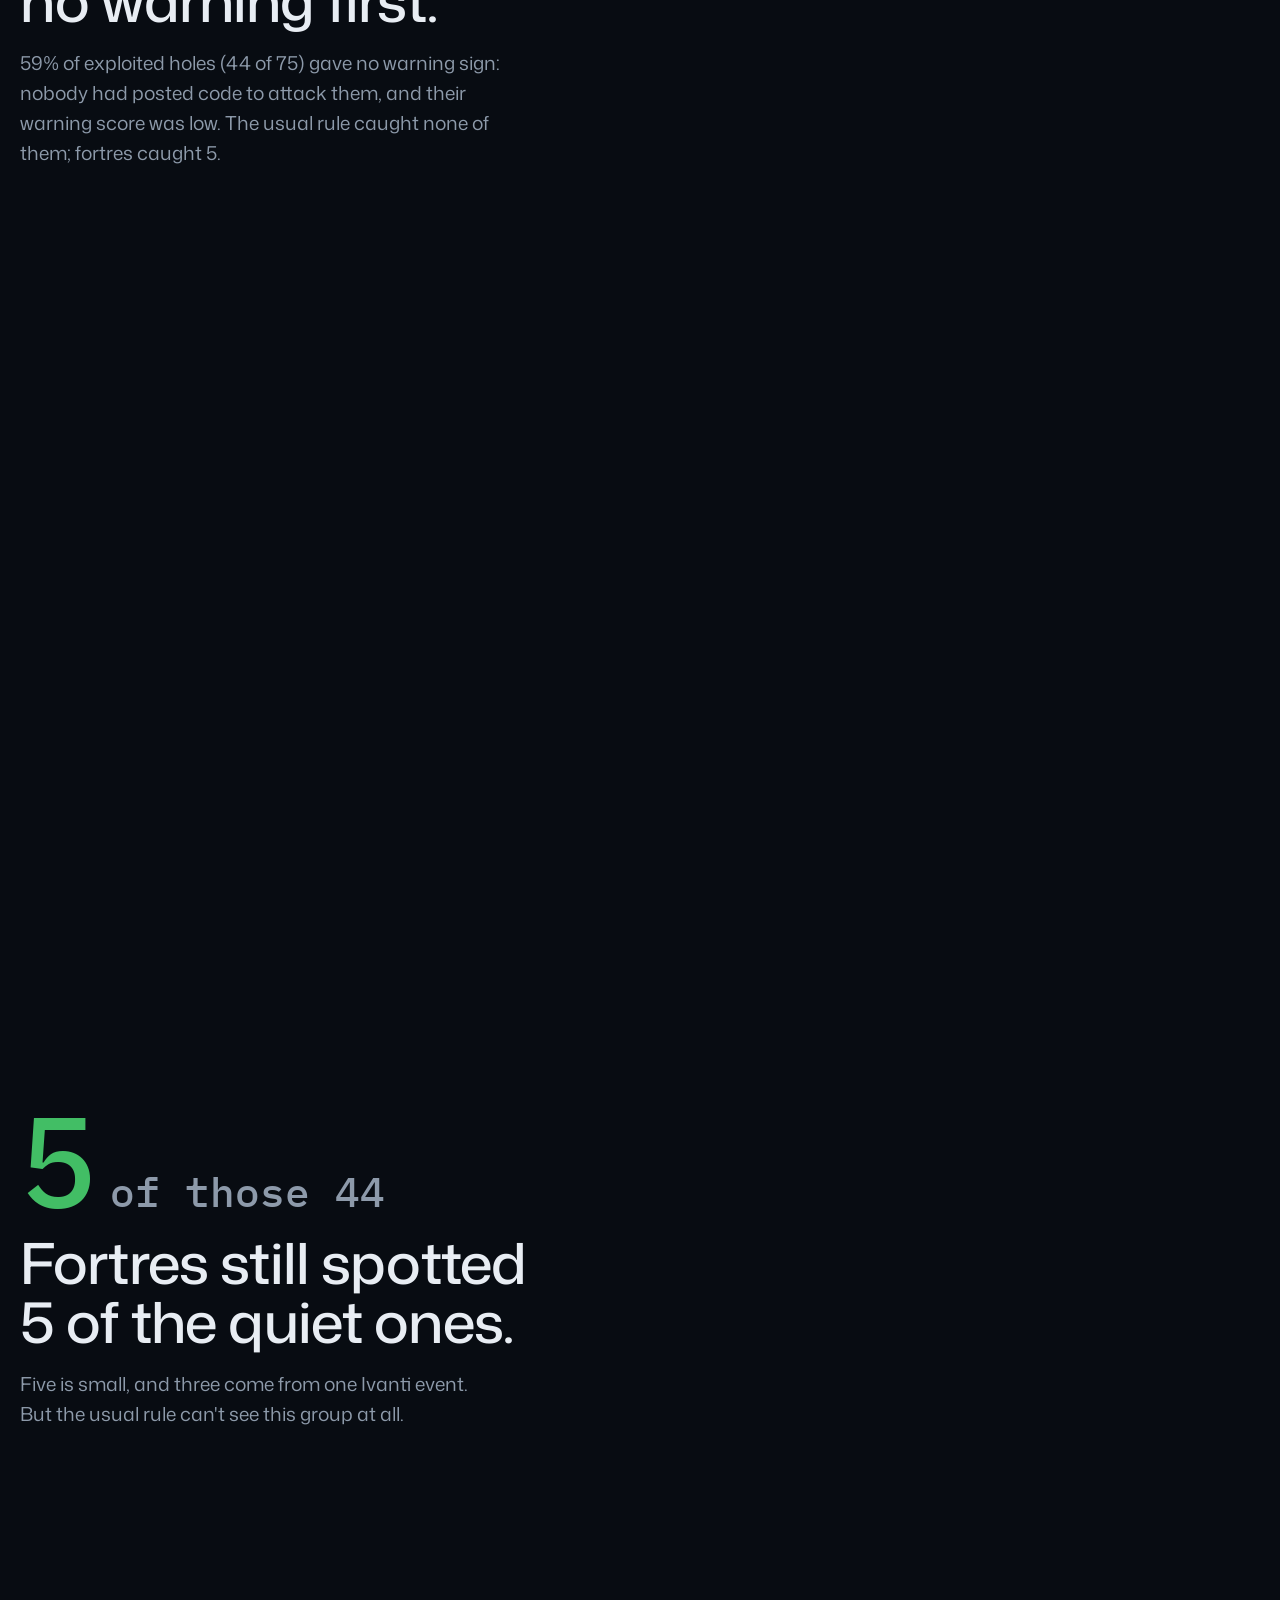
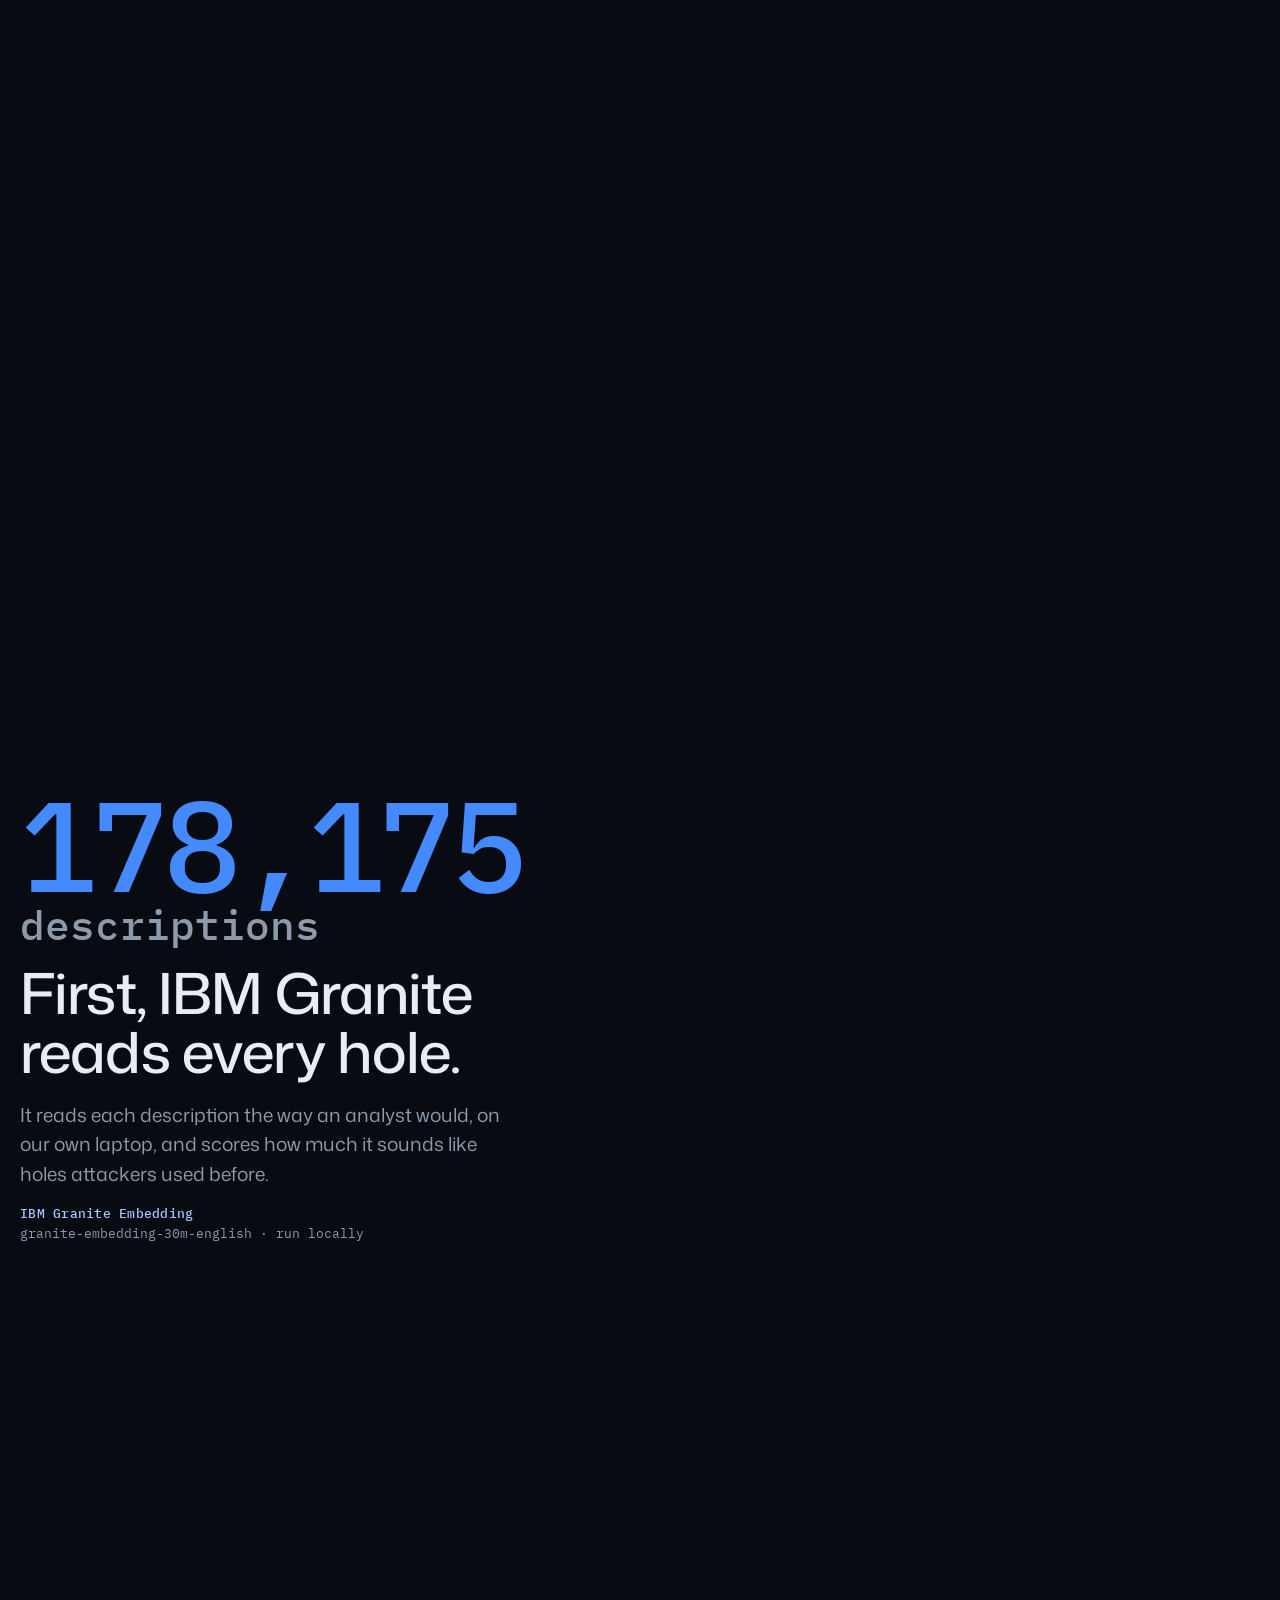
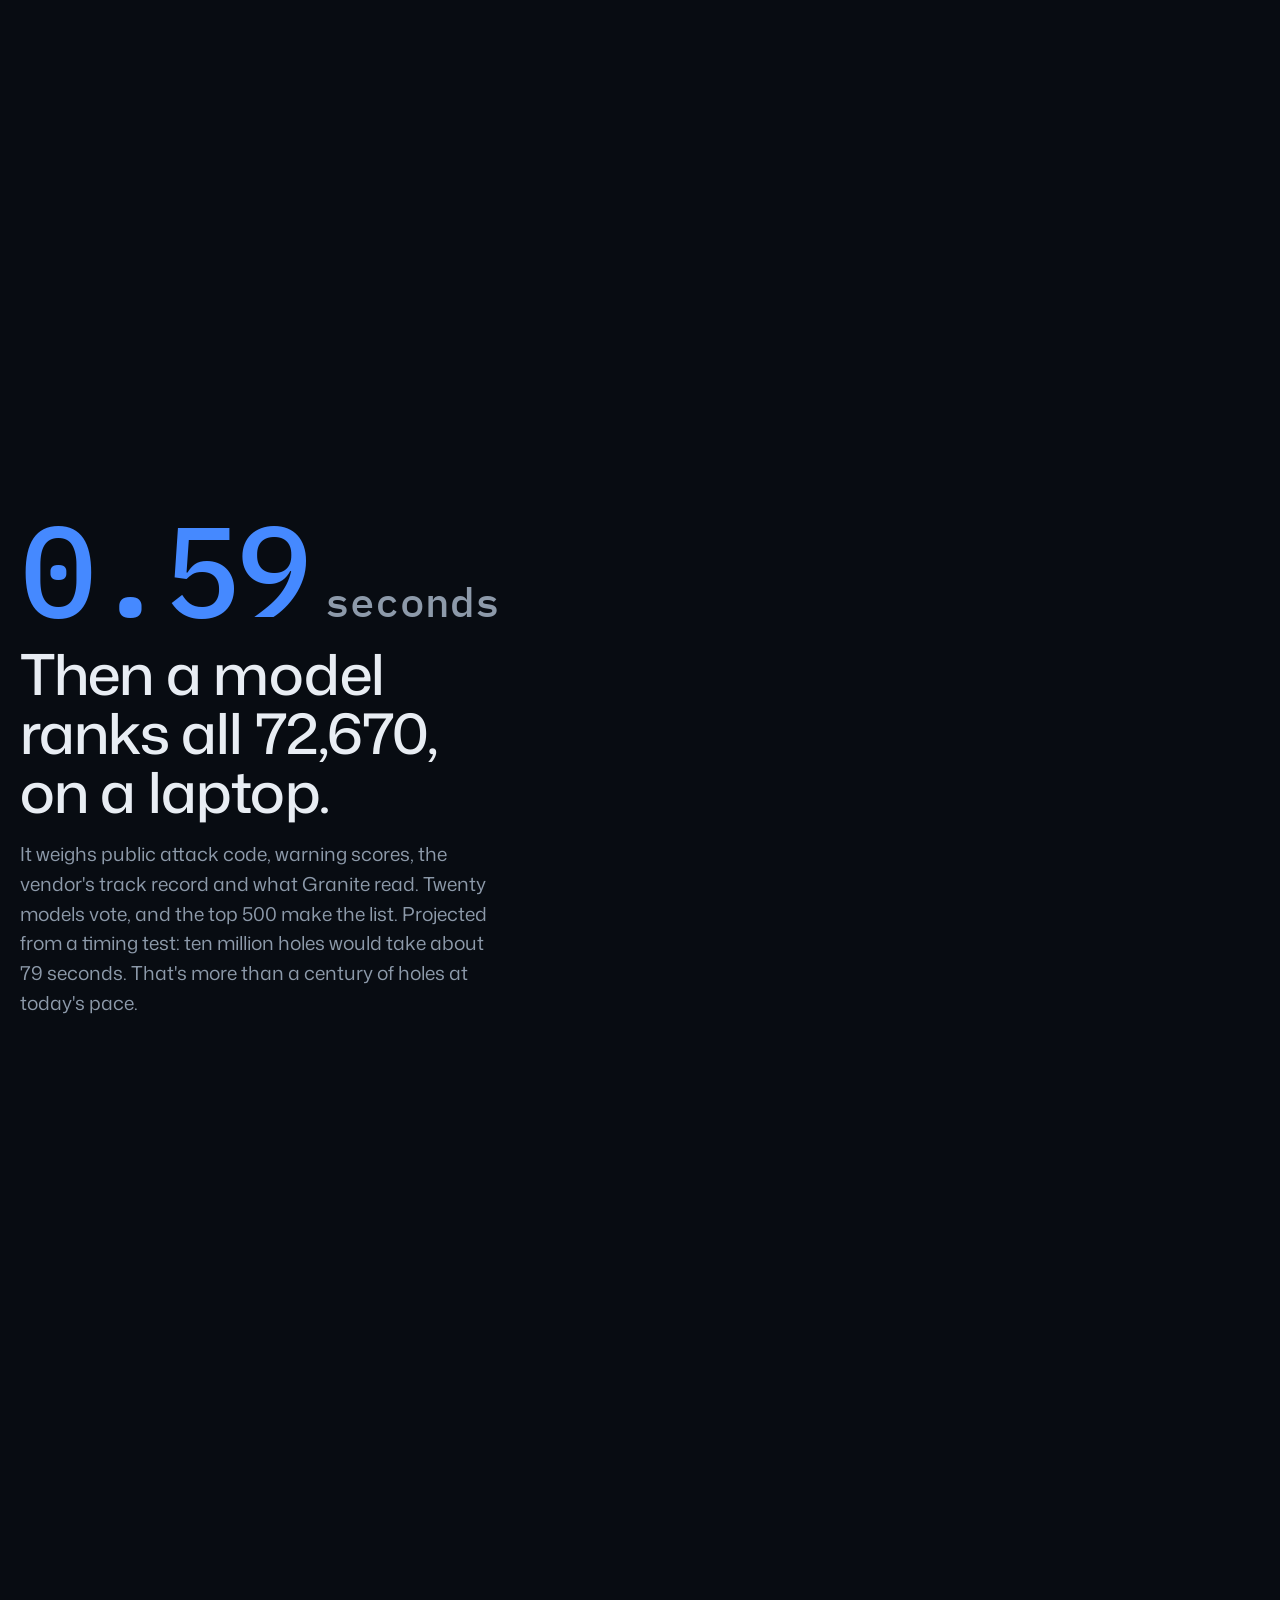
==== commit 7cecdf66: "Story page text: fix-first definition, counts in brackets, "How we kept it fair" Text only. Definiti" ====
--- a/site/index.html
+++ b/site/index.html
@@ -56,14 +56,14 @@
   <section class="step" data-s="picks"><div class="card">
     <span class="num blue">500</span>
     <h2>Fortres picks <mark>the 500 to fix first</mark>.</h2>
-    <p>Fortres is a triage system for security holes. A statistical model ranks all 72,670 and picks the 500 most likely to be attacked. IBM Granite helps read the descriptions and explains every pick in plain words.</p>
+    <p>Fortres is a triage system for security holes. A statistical model ranks all 72,670 and picks the 500 to fix first, ranked by the warning signs known at the time. IBM Granite helps read the descriptions and explains every pick in plain words.</p>
     <span class="note">6 of 855 bricks: the same share as 500 of 72,670</span>
   </div></section>
 
   <section class="step" data-s="towers"><div class="card">
     <span class="num mint">52&times;<small>better than chance</small></span>
     <h2>We flag <mark>under 1%</mark> of holes and find over a third of the ones that matter.</h2>
-    <p>Only 1 in 855 holes ever gets added to CISA's list. 1 in 16 of fortres's picks did. In our 2024 and 2025 test, fortres flagged 441 of 64,119 holes (0.69%) and caught 27 of the 75 that landed on the list (36%). The top of the list is sharpest: of its top 100 each year, 1 in 9 got added.</p>
+    <p>Only 1 in 855 holes ever gets added to CISA's list. 1 in 16 of fortres's picks did. In our 2024 and 2025 test, fortres caught 36% of the holes attackers later used (27 of 75), while flagging less than 1% of all holes (441 of 64,119). The usual rule (public attack code first, then EPSS) caught 25% (19 of 75). The top of the list is sharpest: of its top 100 each year, 1 in 9 got added.</p>
     <div class="vs sm"><div><span class="num mint">27</span><span class="l">fortres</span></div><div><span class="num" style="color:var(--mute)">19</span><span class="l">usual rule</span></div><div><span class="num blue">11</span><span class="l">EPSS score alone</span></div><div><span class="num amber">5</span><span class="l">by severity</span></div></div>
     <span class="note"><span class="count" data-to="27">27</span> vs <span class="count" data-to="19">19</span> for the usual rule: +8, 90% range from +2 to +14 · 18 to 13 in 2025, 9 to 6 in 2024 · 2.5&times; EPSS alone · 5.4&times; severity</span>
   </div></section>
@@ -71,7 +71,7 @@
   <section class="step" data-s="work"><div class="card">
     <span class="num mint">23&times;<small>less work</small></span>
     <h2>Fortres caught those 27 with a list of only <mark>441 fixes</mark>.</h2>
-    <p>To reach the same 27, the usual rule would have to go 1,116 deep. Sorting by severity, 6,858. EPSS alone, 10,026. Every fix costs a team time and money, so fewer, better-chosen fixes is the whole point.</p>
+    <p>Fortres reached those catches with 441 fixes; the usual rule needed 1,116, about 2.5 times the work. Sorting by severity took 6,858 and EPSS alone 10,026. Every fix costs a team time and money, so fewer, better-chosen fixes is the whole point.</p>
     <div class="vs sm"><div><span class="num mint">441</span><span class="l">fortres</span></div><div><span class="num" style="color:var(--mute)">1,116</span><span class="l">usual rule</span></div><div><span class="num amber">6,858</span><span class="l">by severity</span></div><div><span class="num blue">10,026</span><span class="l">EPSS alone</span></div></div>
     <span class="note">each brick is about 100 fixes · same 2024 and 2025 test as the 27 · fortres's 27th catch is at position 353</span>
   </div></section>
@@ -79,7 +79,7 @@
   <section class="step" data-s="blindRule"><div class="card">
     <span class="num coral">44<small>of 75</small></span>
     <h2>Most holes that end up on CISA's list <mark>give no warning first</mark>.</h2>
-    <p>For 44 of the 75, nobody had posted code to attack them, and their warning score was low. Most teams only rush to patch holes with those signs, so all 44 would slip past.</p>
+    <p>59% of exploited holes (44 of 75) gave no warning sign: nobody had posted code to attack them, and their warning score was low. The usual rule caught none of them; fortres caught 5.</p>
   </div></section>
 
   <section class="step" data-s="blindOurs"><div class="card">
@@ -114,6 +114,9 @@
     <span class="num mint">27<small>not 33</small></span>
     <h2>We could have claimed 33. <mark>We didn't.</mark></h2>
     <p>27 is how many holes fortres caught, out of the 75 that CISA later added to its list in our 2024 and 2025 test. Some data only shows up after an attack, like NVD marking a hole as reviewed. Using it would have taken us from 27 to 33, so we left it out. We also reran it with four sets of random seeds and got 26 to 28 every time. Trained on shuffled answers, it catches less than 1.</p>
+    <p><b>How we kept it fair.</b> We used only what was known at the end of each hole's snapshot month. Fields filled in after an attack, like NVD review status and product and reference counts, are banned. Using them would have raised our catch rate from 36% to 44% of exploited holes (27 to 33 of 75), a gain that would have been fake.</p>
+    <p>On an older year rebuilt from public data (2023), fortres caught 18% of the exploited holes (4 of 22) while flagging under 1% of all holes (144 of 20,969), about 26 times better than random. The usual rule caught 23% (5 of 22). We report it anyway.</p>
+    <p>Anyone with the data can rebuild the exact same 500, byte for byte, from a fresh copy of the code in about 6 minutes on a laptop.</p>
   </div></section>
 
   <section class="step" data-s="close"><div class="card">
@@ -128,7 +131,7 @@
   <div class="fwrap">
     <header class="fhero">
       <h2 class="fq">What is fortres?</h2>
-      <p class="def">Fortres is a triage system for security holes: a statistical model ranks all 72,670 of 2026's new vulnerabilities and picks the 500 most likely to be attacked, and IBM Granite models help read the descriptions and explain every pick in plain language.</p>
+      <p class="def">Fortres is a triage system for security holes: a statistical model ranks all 72,670 of 2026's new vulnerabilities and picks the 500 to fix first, ranked by the warning signs known at the time, and IBM Granite models help read the descriptions and explain every pick in plain language.</p>
       <ol class="flow">
         <li><span class="fstep">read</span><b>Granite Embedding reads every description.</b></li>
         <li><span class="fstep">rank</span><b>20 models that vote, each built from 150 small decision trees.</b></li>
@@ -145,7 +148,7 @@
       <div class="ft">
         <span class="fk">01</span>
         <span class="fbig"><b class="cu" data-n="67">67</b><small>events</small></span>
-        <h3>Attacks come in bursts.</h3>
+        <h3>A few attacks come in bursts (75 holes, 67 separate events), so we count events, not holes, in our error ranges.</h3>
         <p>The 75 holes in our test came from 67 separate events, often one vendor's holes on the same day. So our error ranges count each event once, not each hole.</p>
         <code>outputs/discovery_events.csv</code>
       </div>
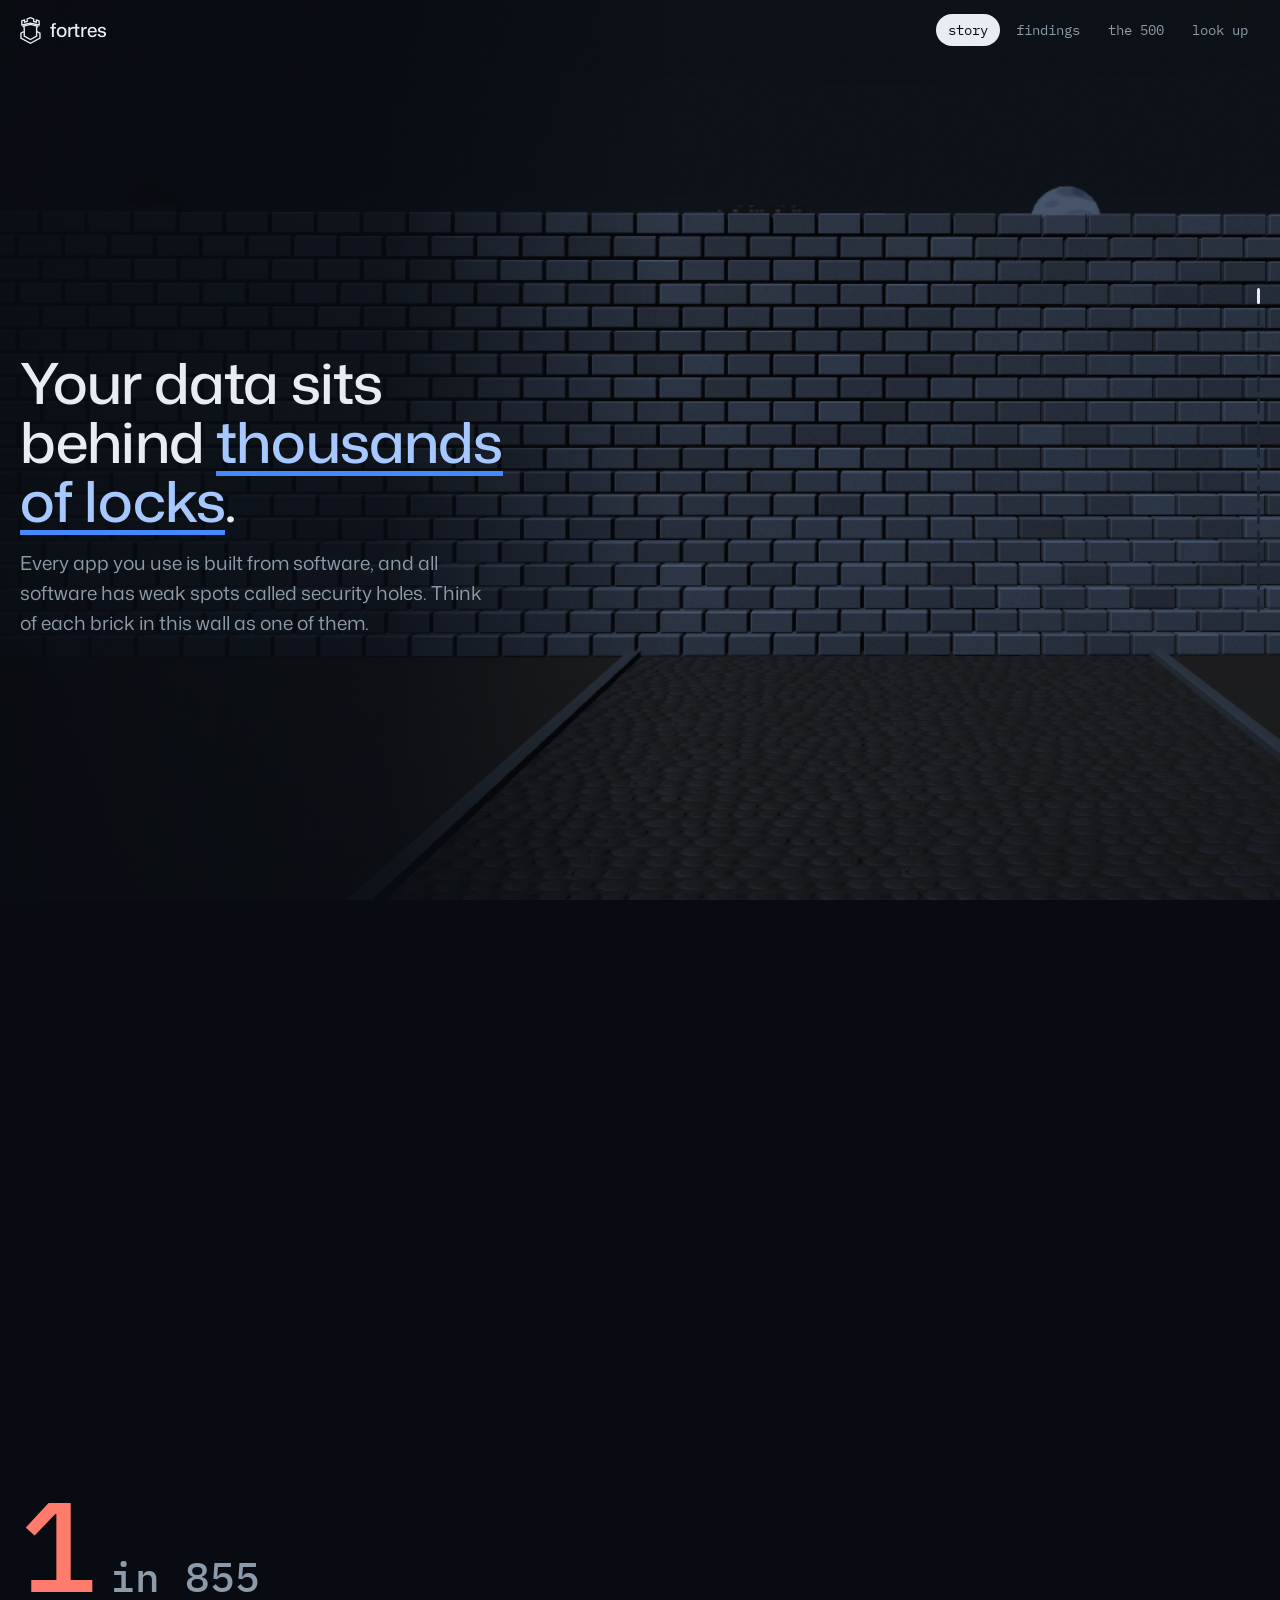
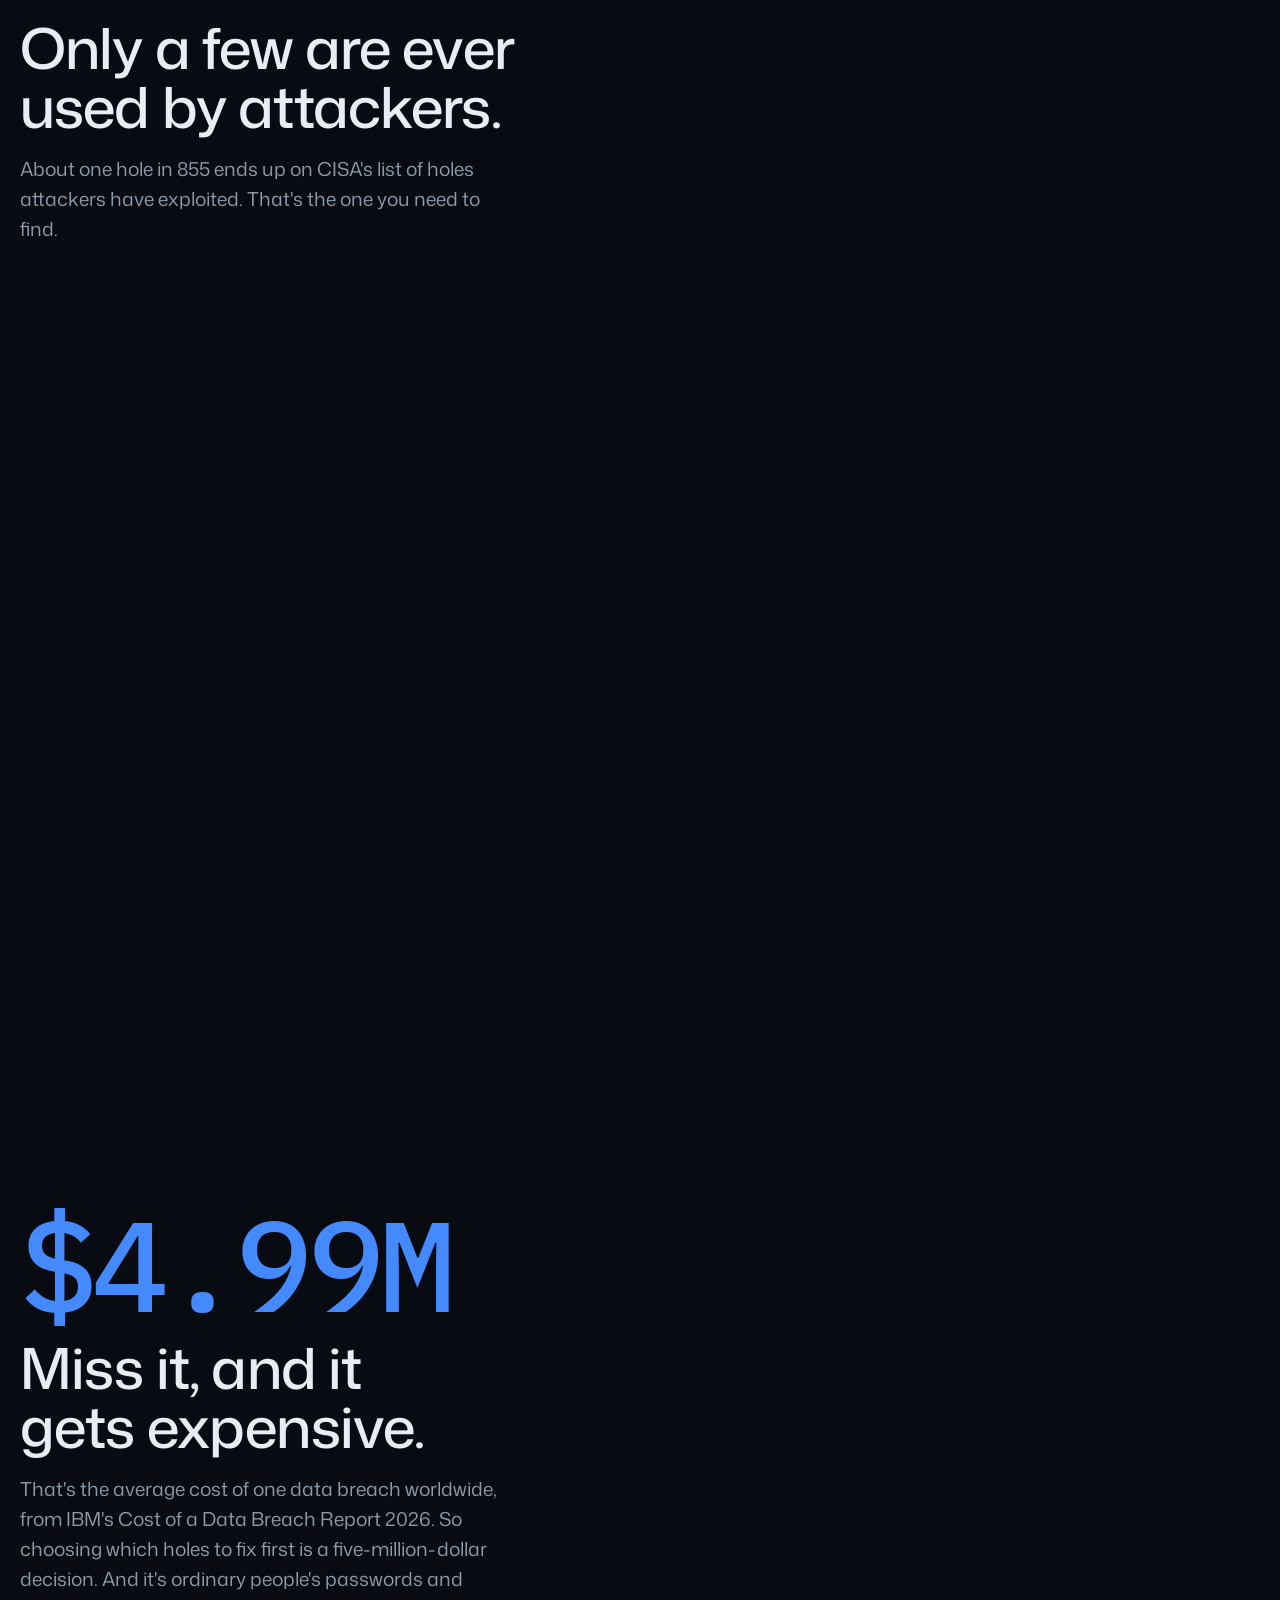
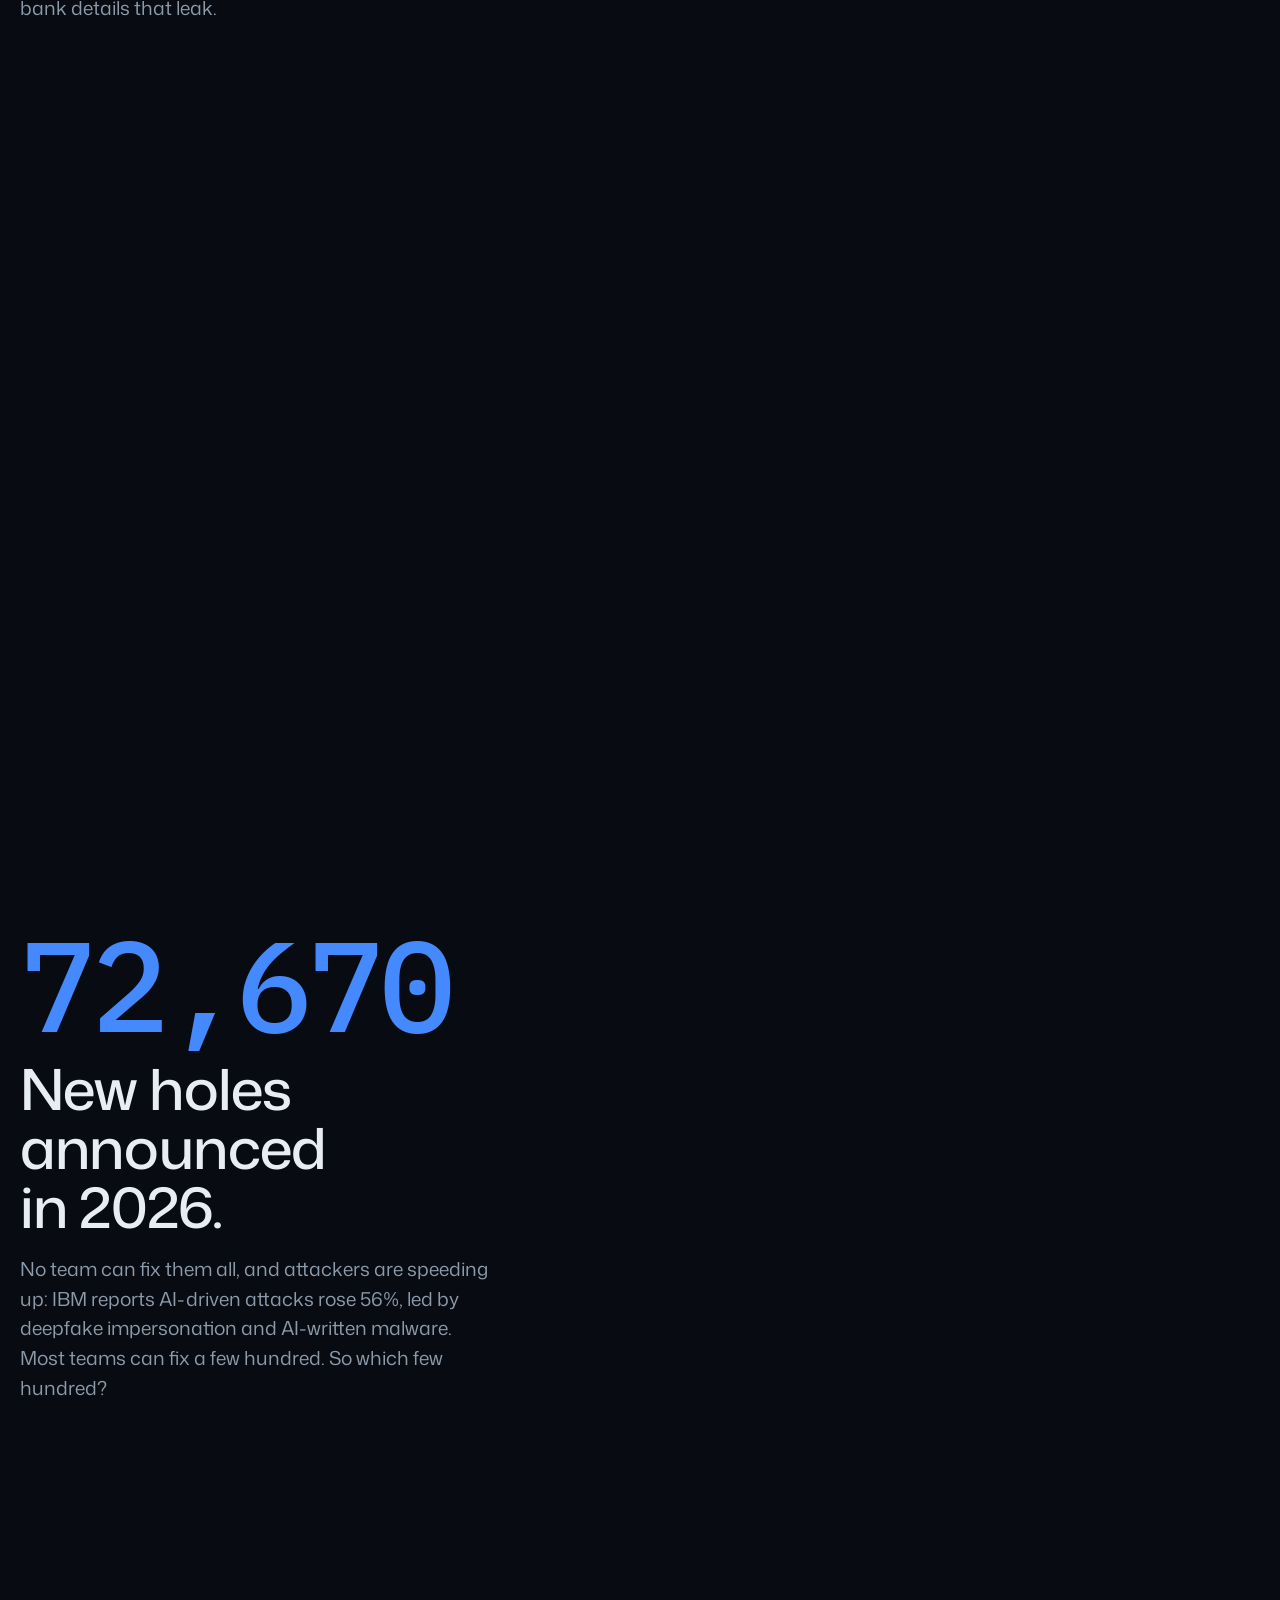
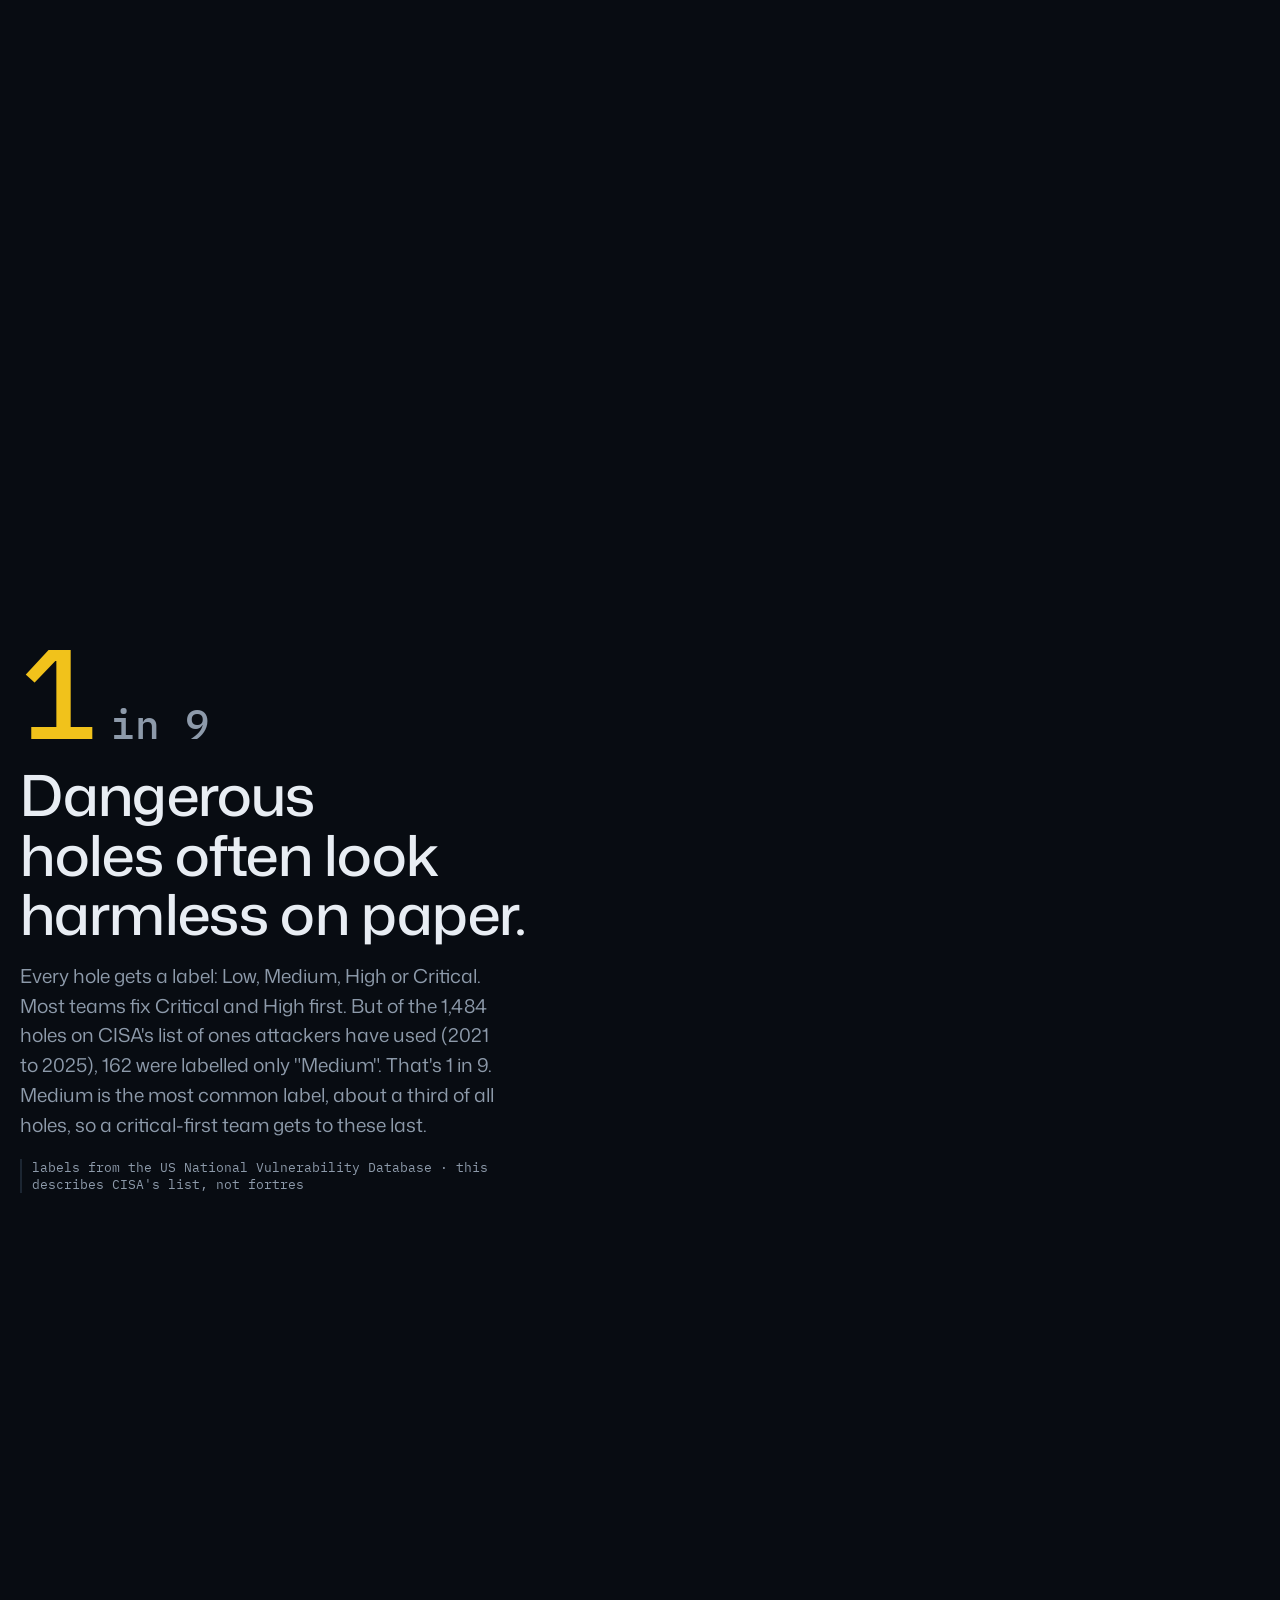
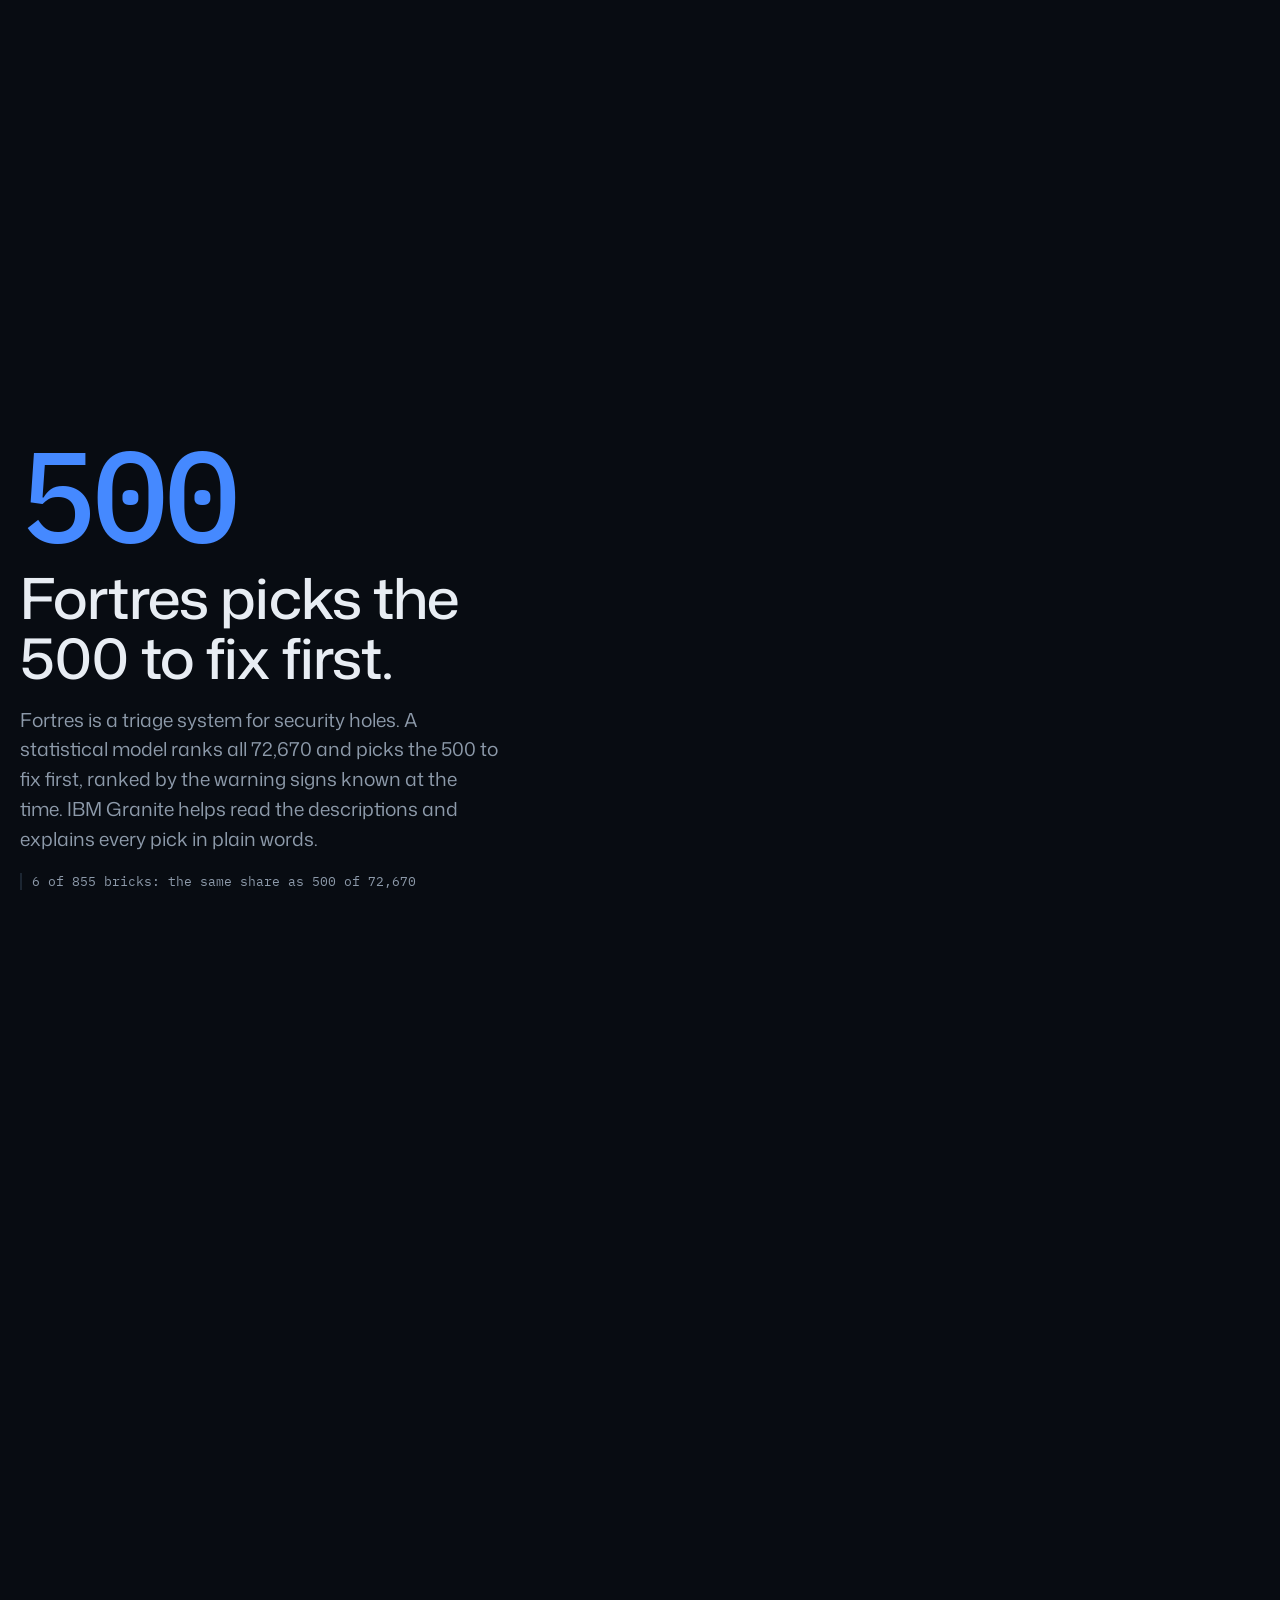
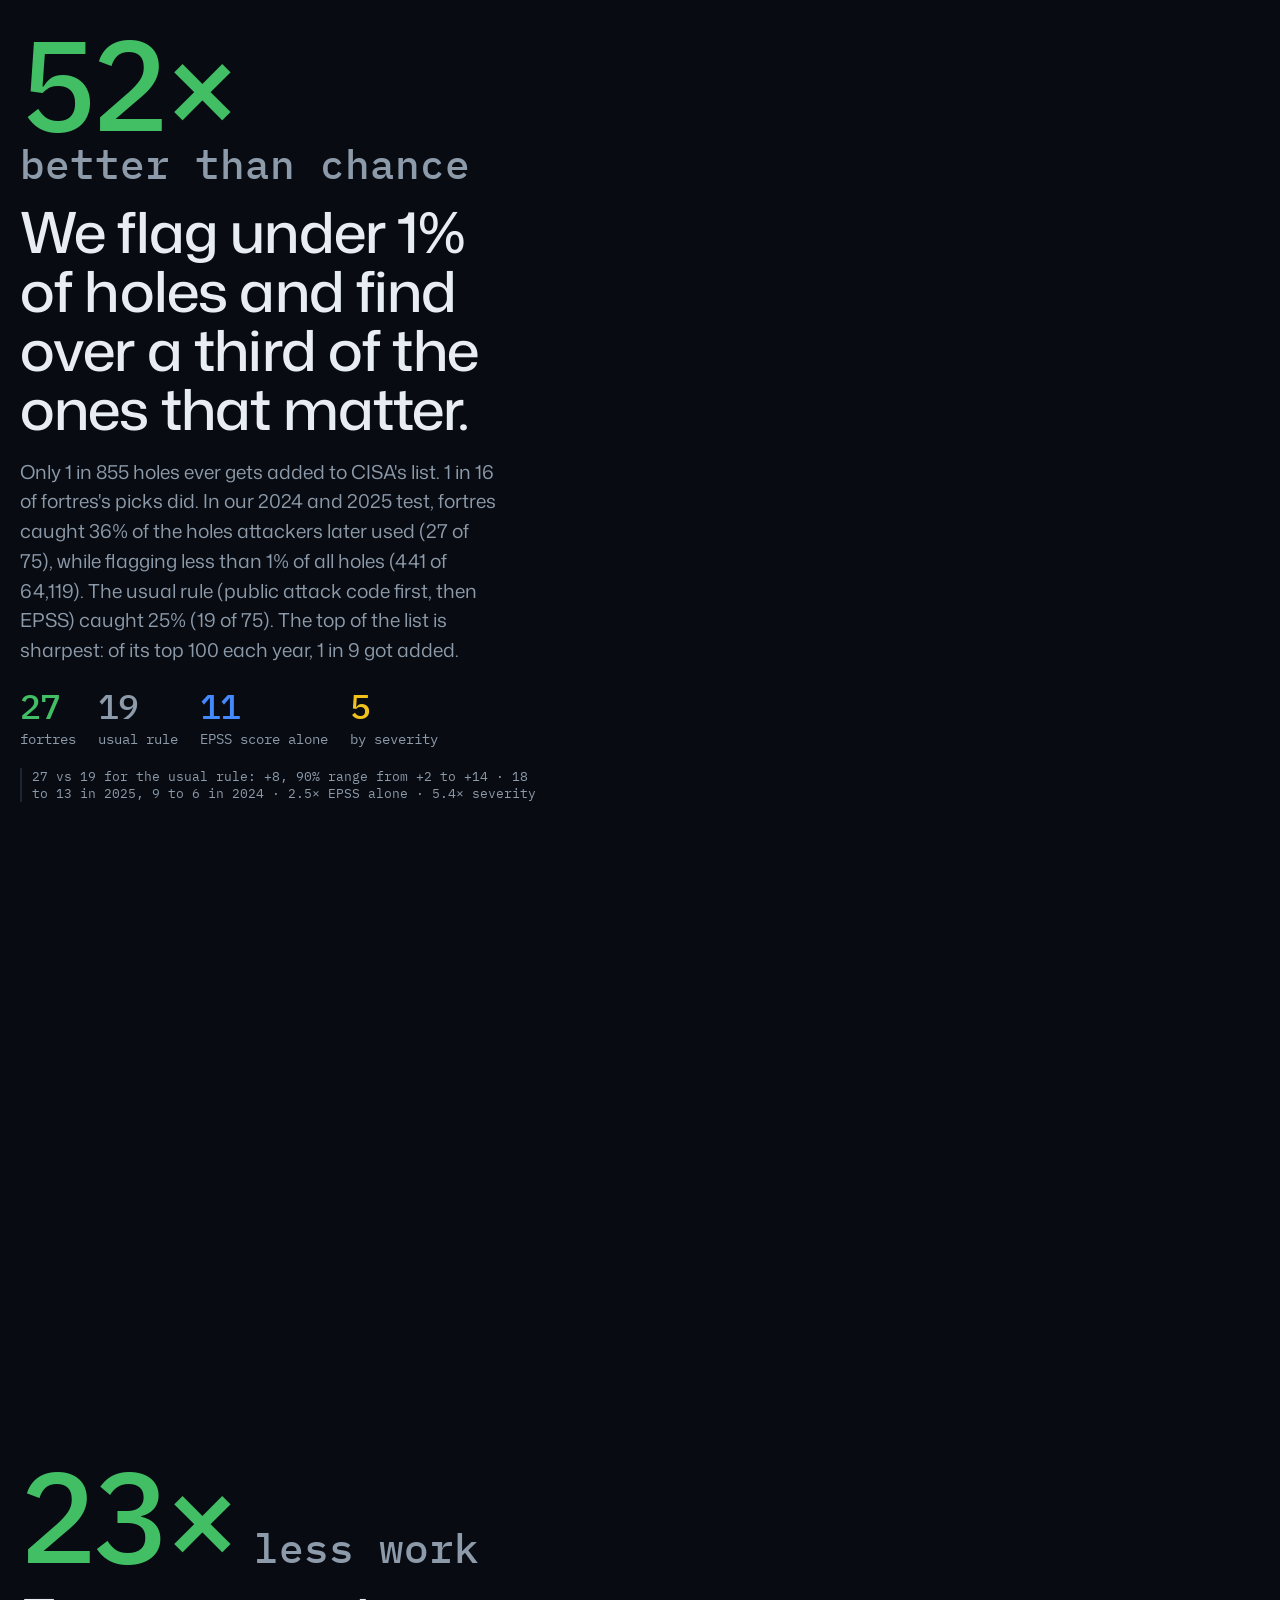
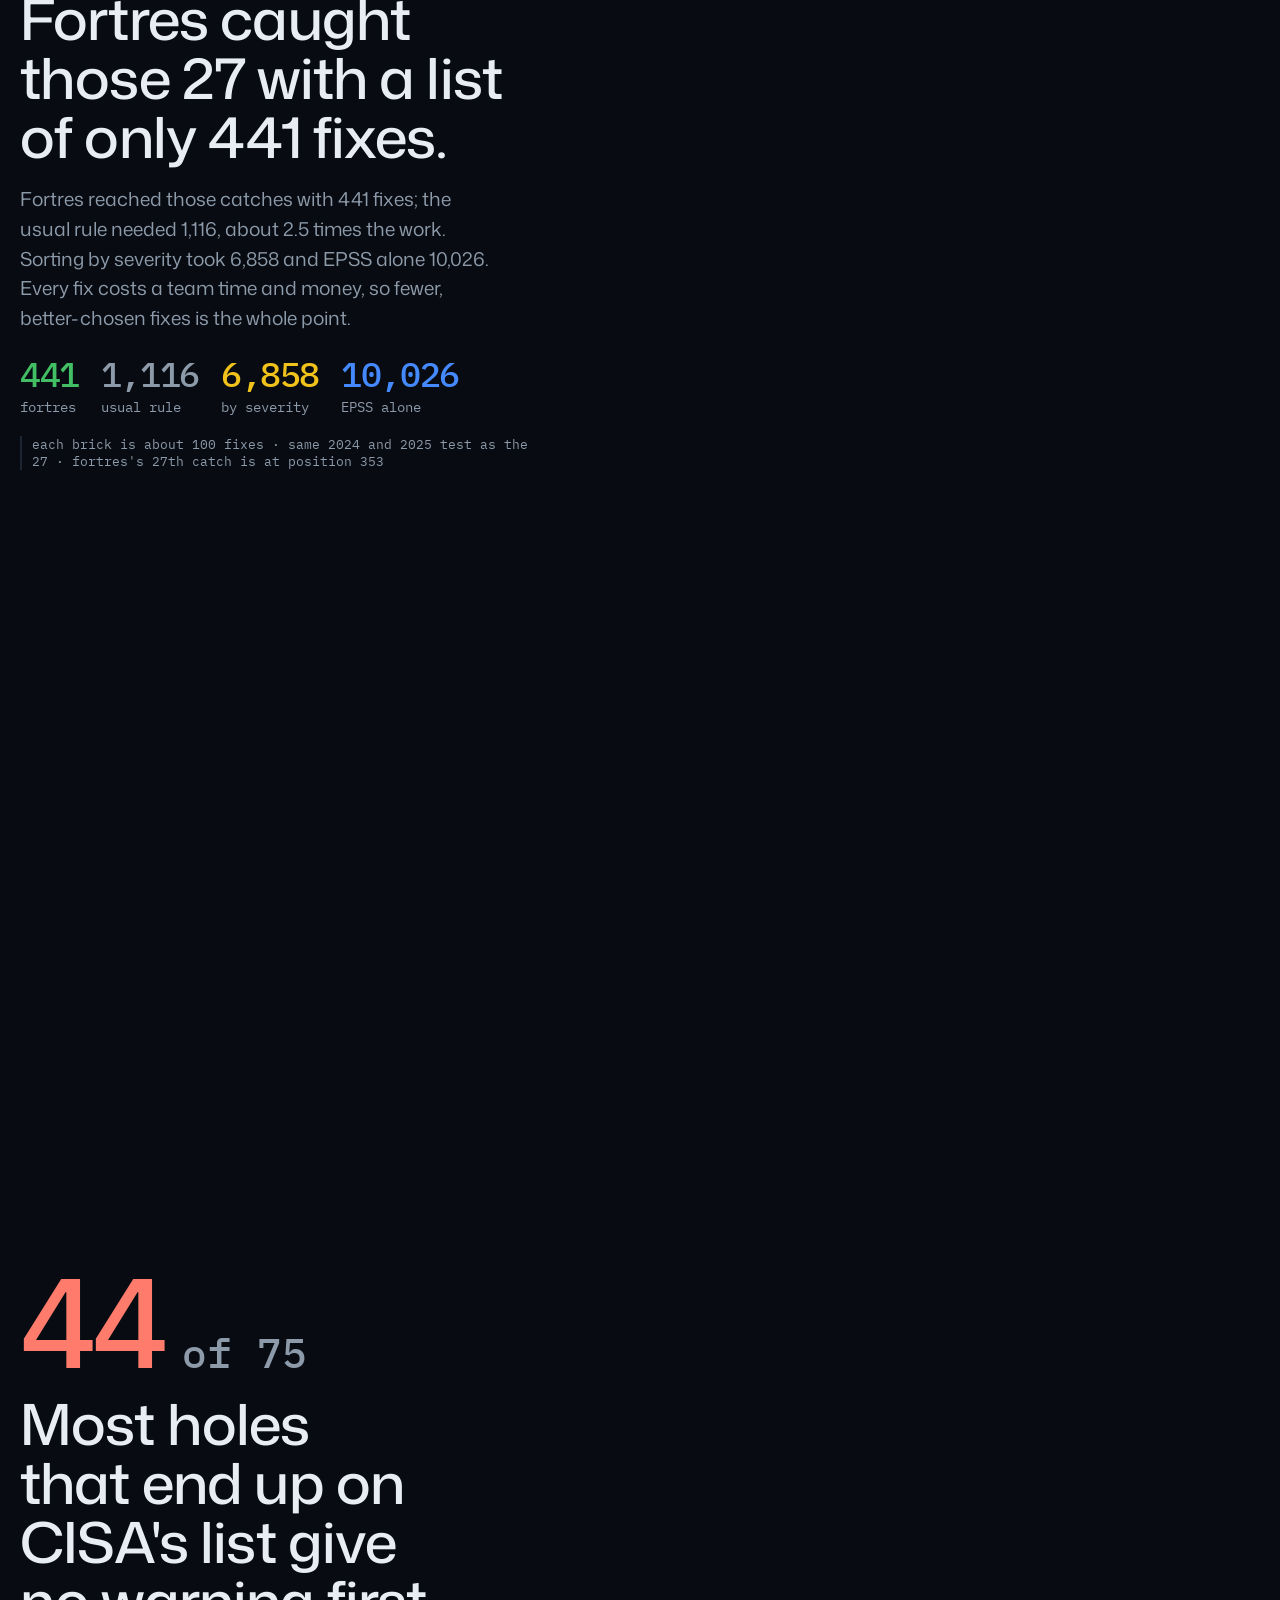
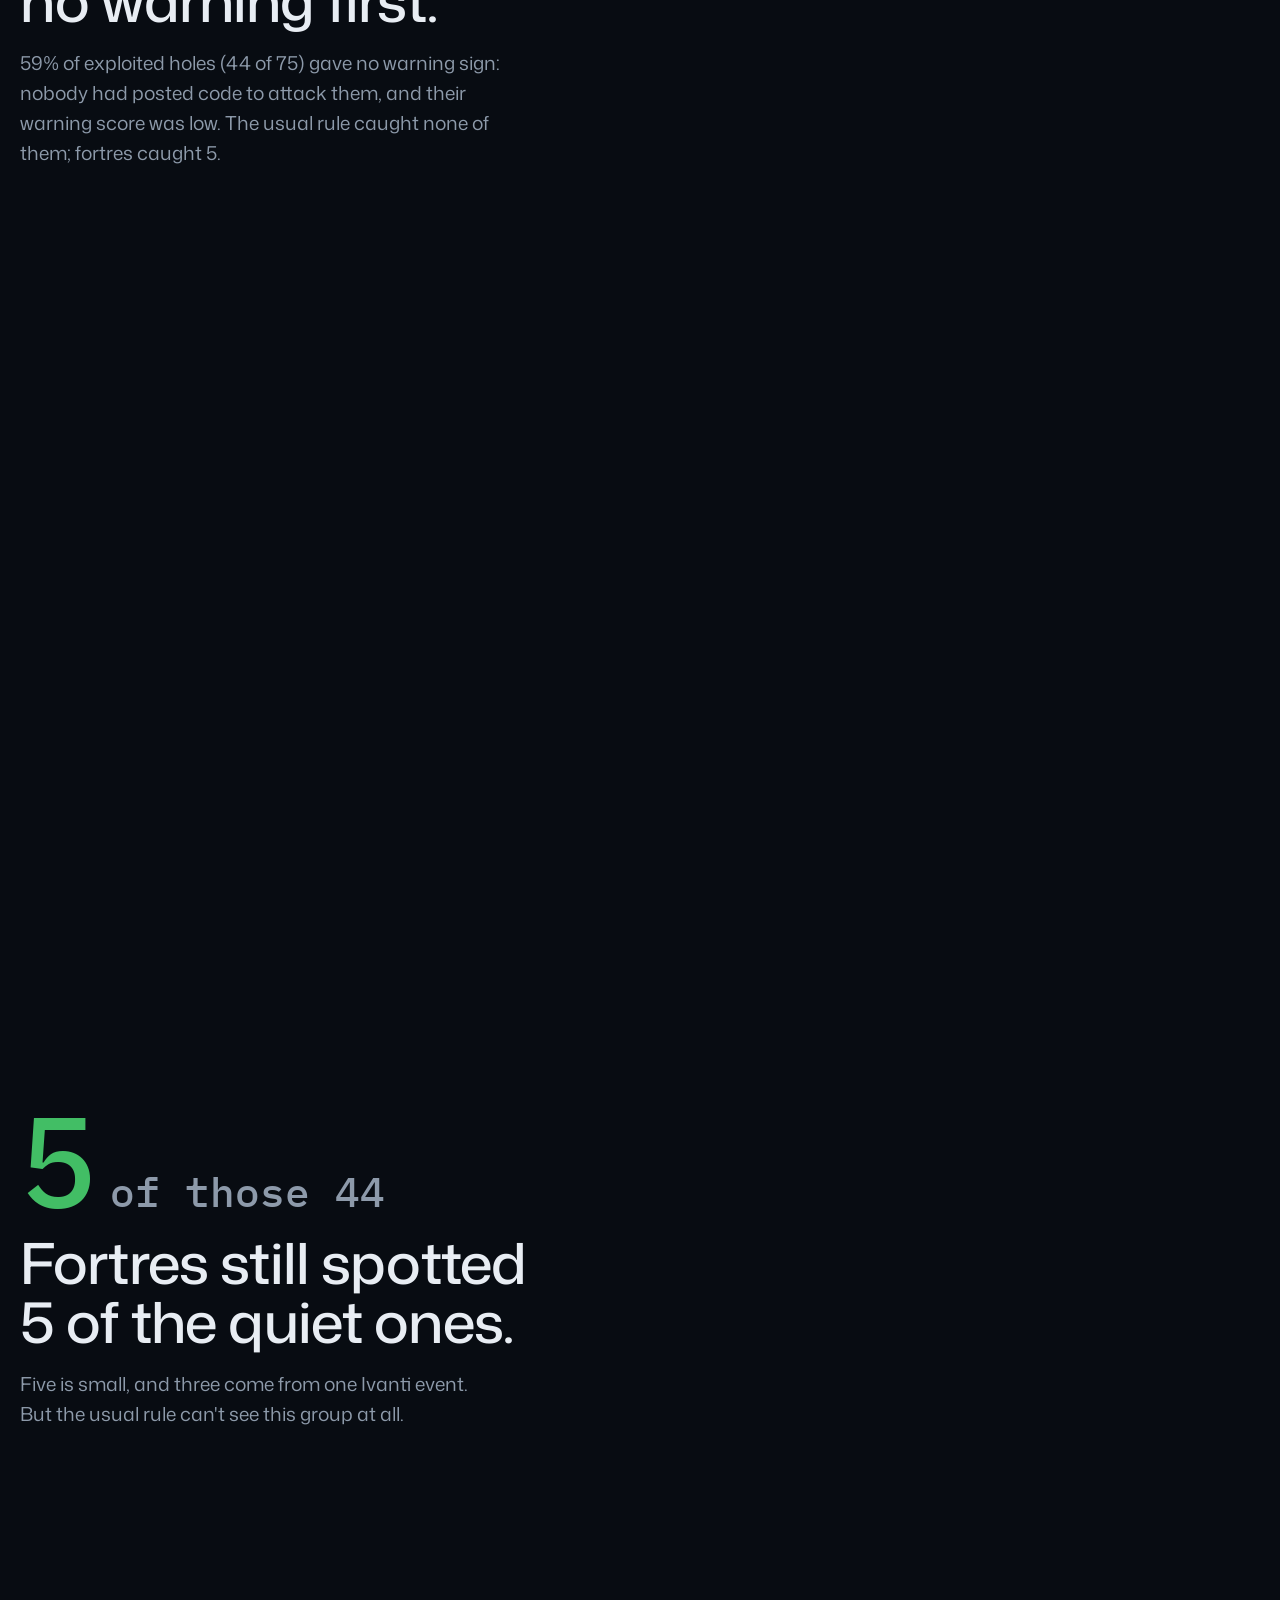
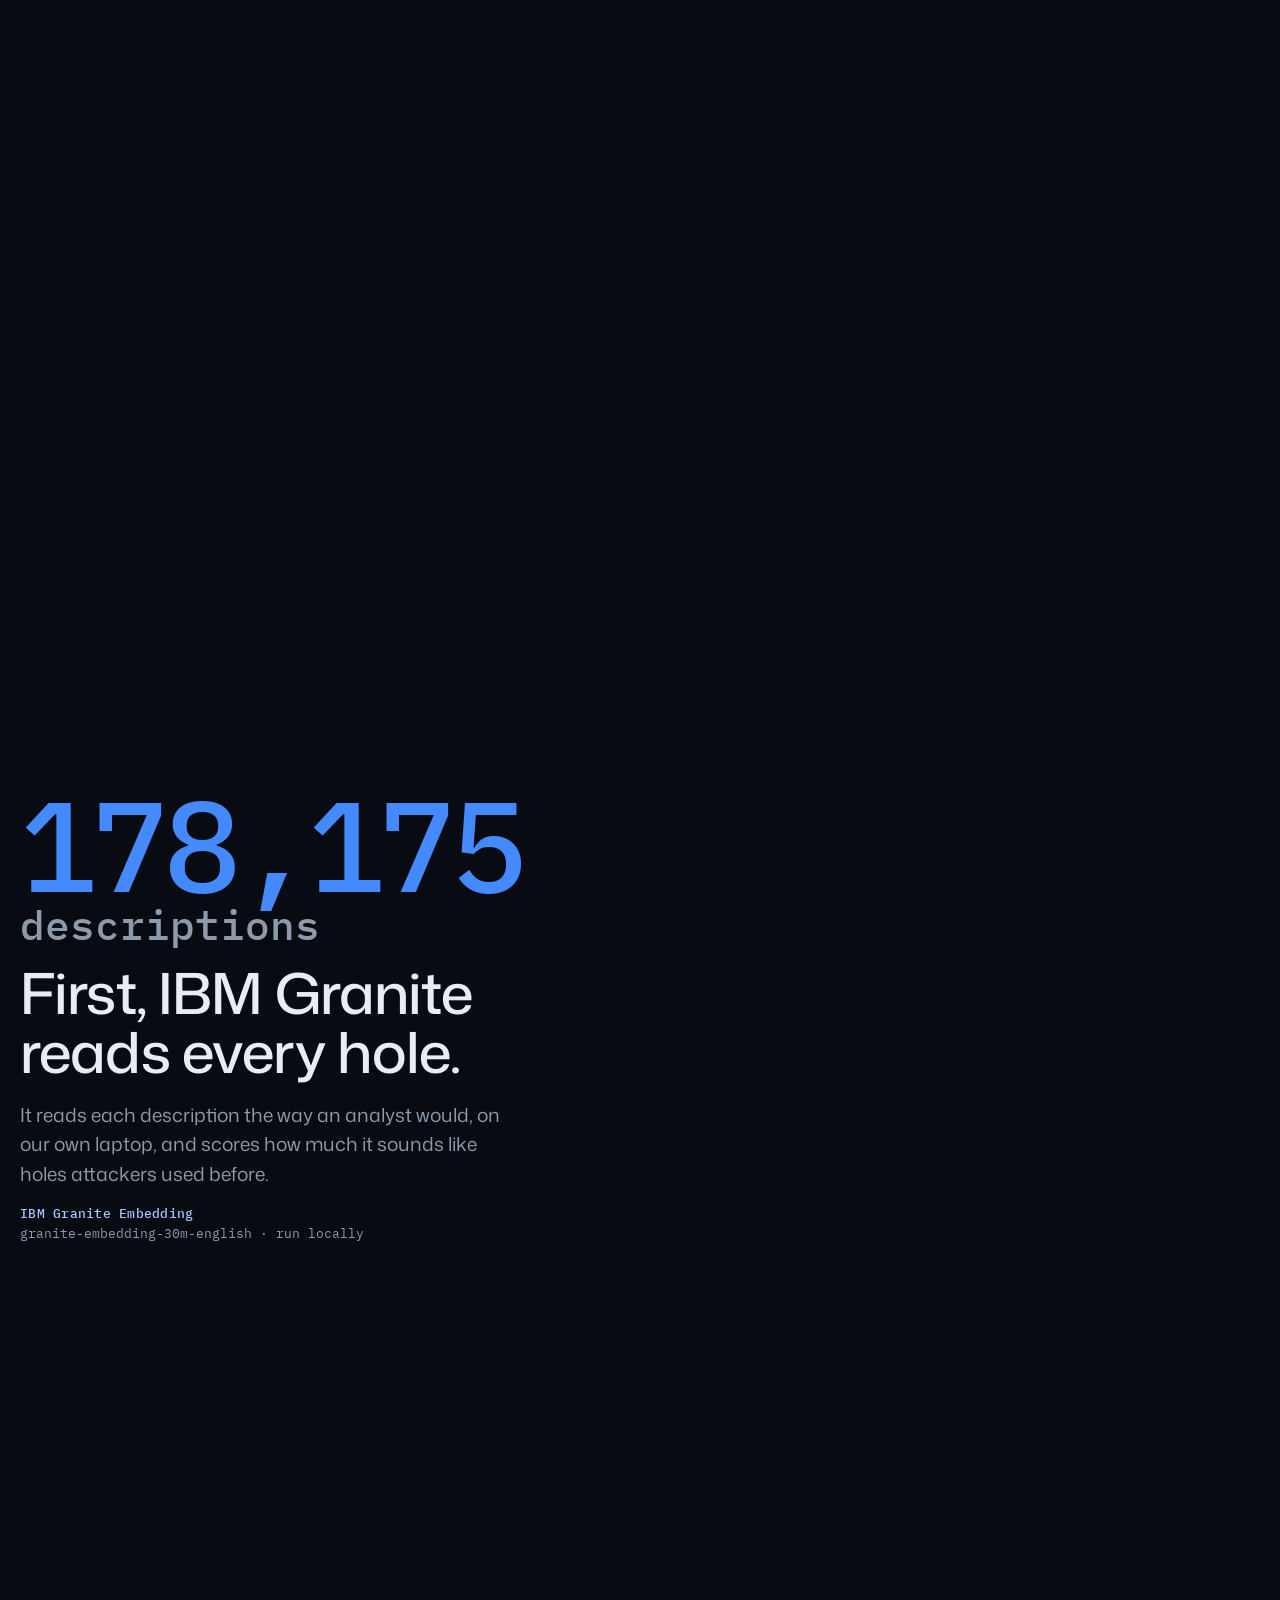
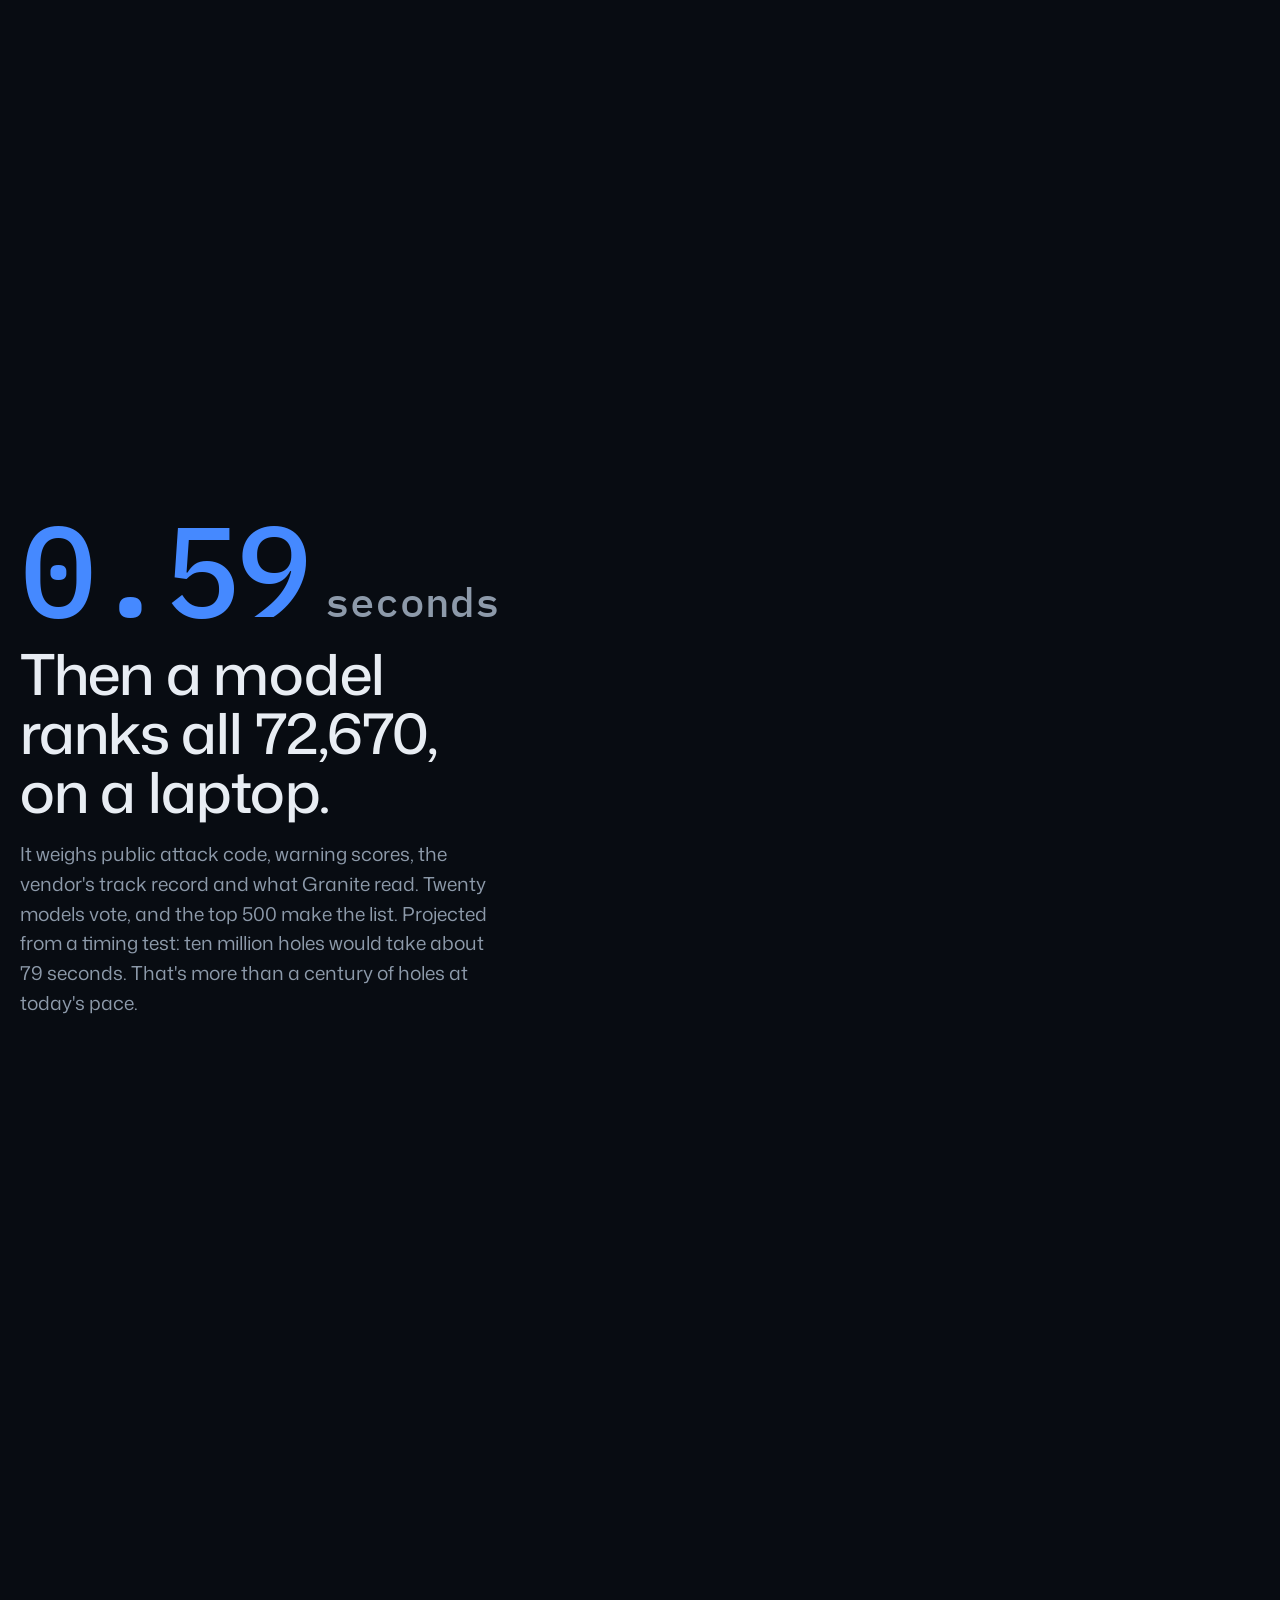
==== commit 40cf0e85: "Findings page: add "AI explanations need checking" band (36%, 182 of 500) One new band in the same s" ====
--- a/site/index.html
+++ b/site/index.html
@@ -197,6 +197,17 @@
         <code>outputs/rank_summary.csv · outputs/zoo_summary.md</code>
       </div>
       <figure class="fv"><div class="viz tiles" role="img" aria-label="18 tiles, one per idea tried; one kept"></div></figure>
+    </section>
+
+    <section class="fd tone-blue" id="f-ai" data-viz="reasons">
+      <div class="ft">
+        <span class="fk">06</span>
+        <span class="fbig"><b>36%</b><small>(182 of 500)</small></span>
+        <h3>AI explanations need checking.</h3>
+        <p>IBM Granite drafted a reason for each of our 500 picks, using only that hole's facts. Our own rules rejected 92 drafts, most often for using a word that isn't in the facts. IBM Granite Guardian then checked the rest against the facts and blocked 90 more. Those 182 picks show a plain fixed sentence instead. Afterwards, IBM watsonx.governance scored all 500 final reasons: on average 0.80 for staying true to the facts, and none flagged for harm or personal data.</p>
+        <code>outputs/explanations_summary.json, outputs/watsonx_gov_summary.json</code>
+      </div>
+      <figure class="fv"><div class="viz" role="img" aria-label="500 bricks, one per pick: 318 kept, 92 rejected by our own rules, 90 blocked by Granite Guardian"></div></figure>
     </section>
 
     <h2 class="qah">Questions judges ask</h2>
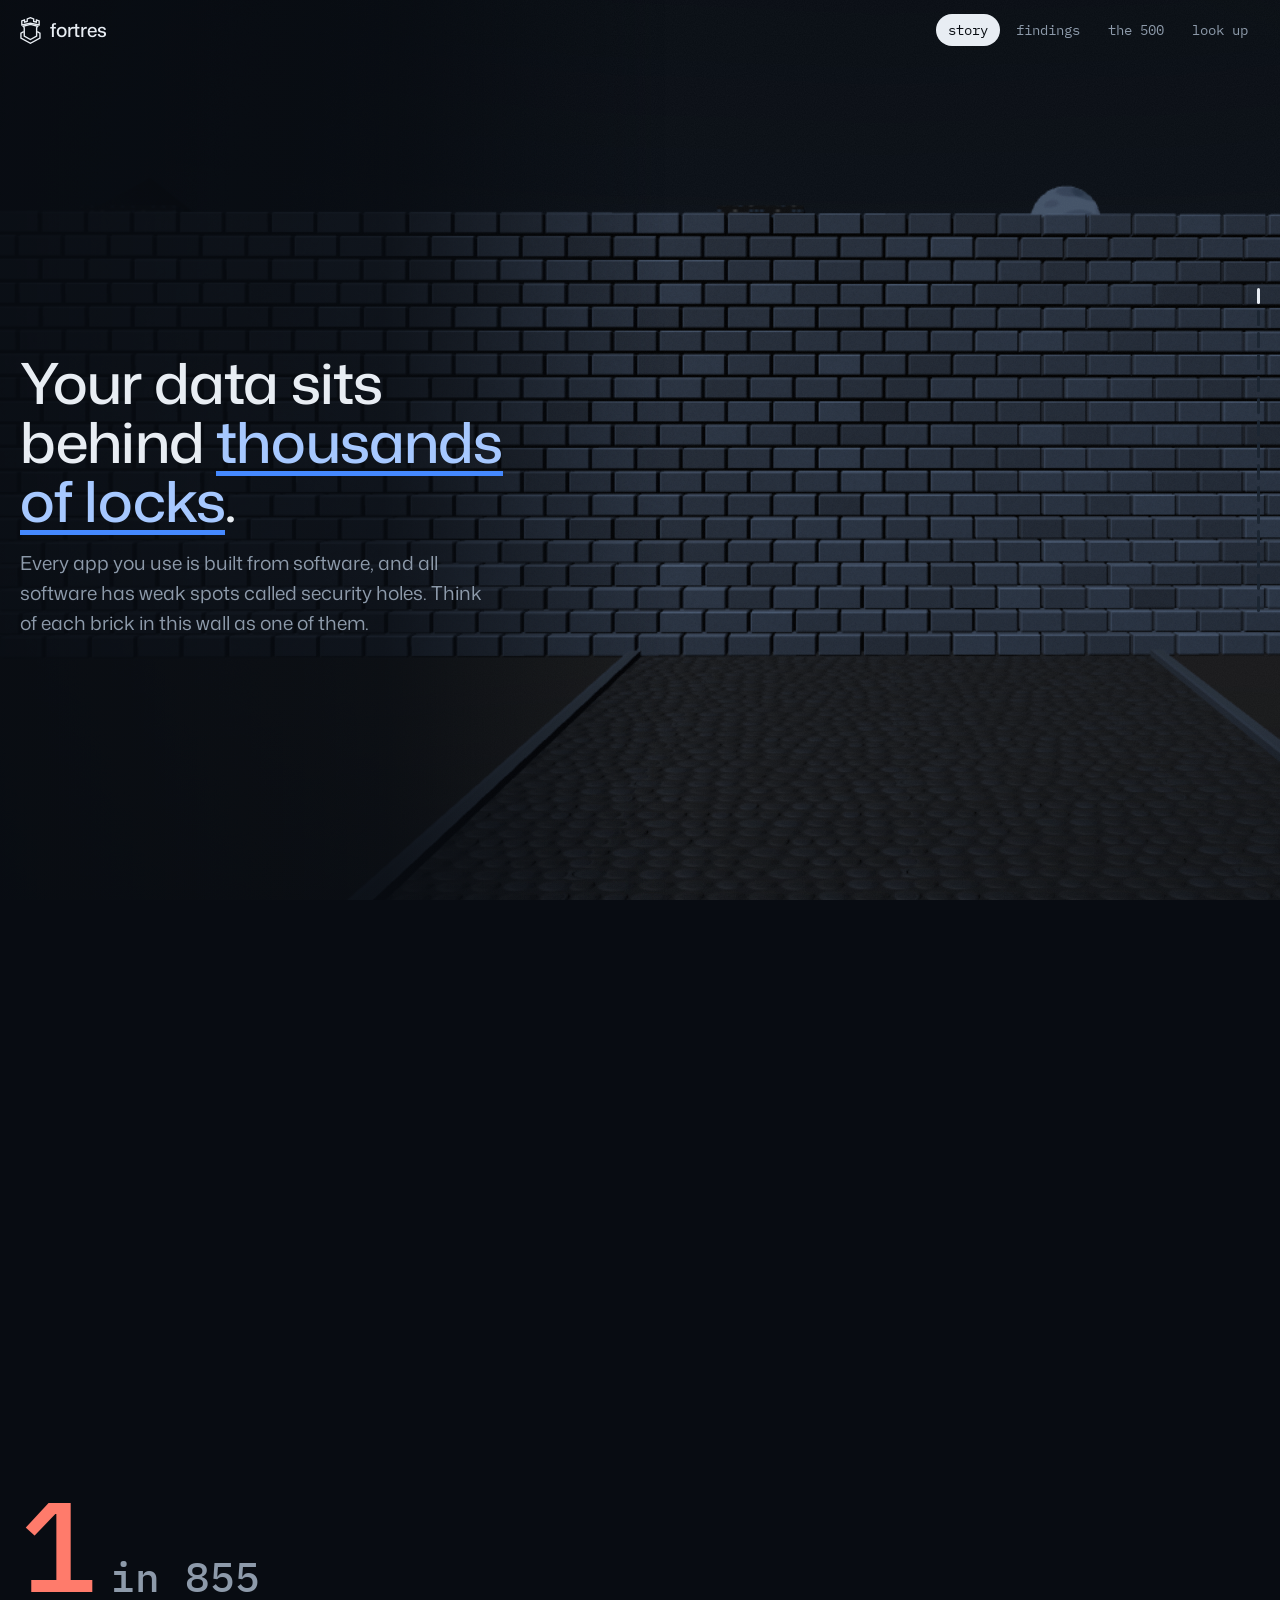
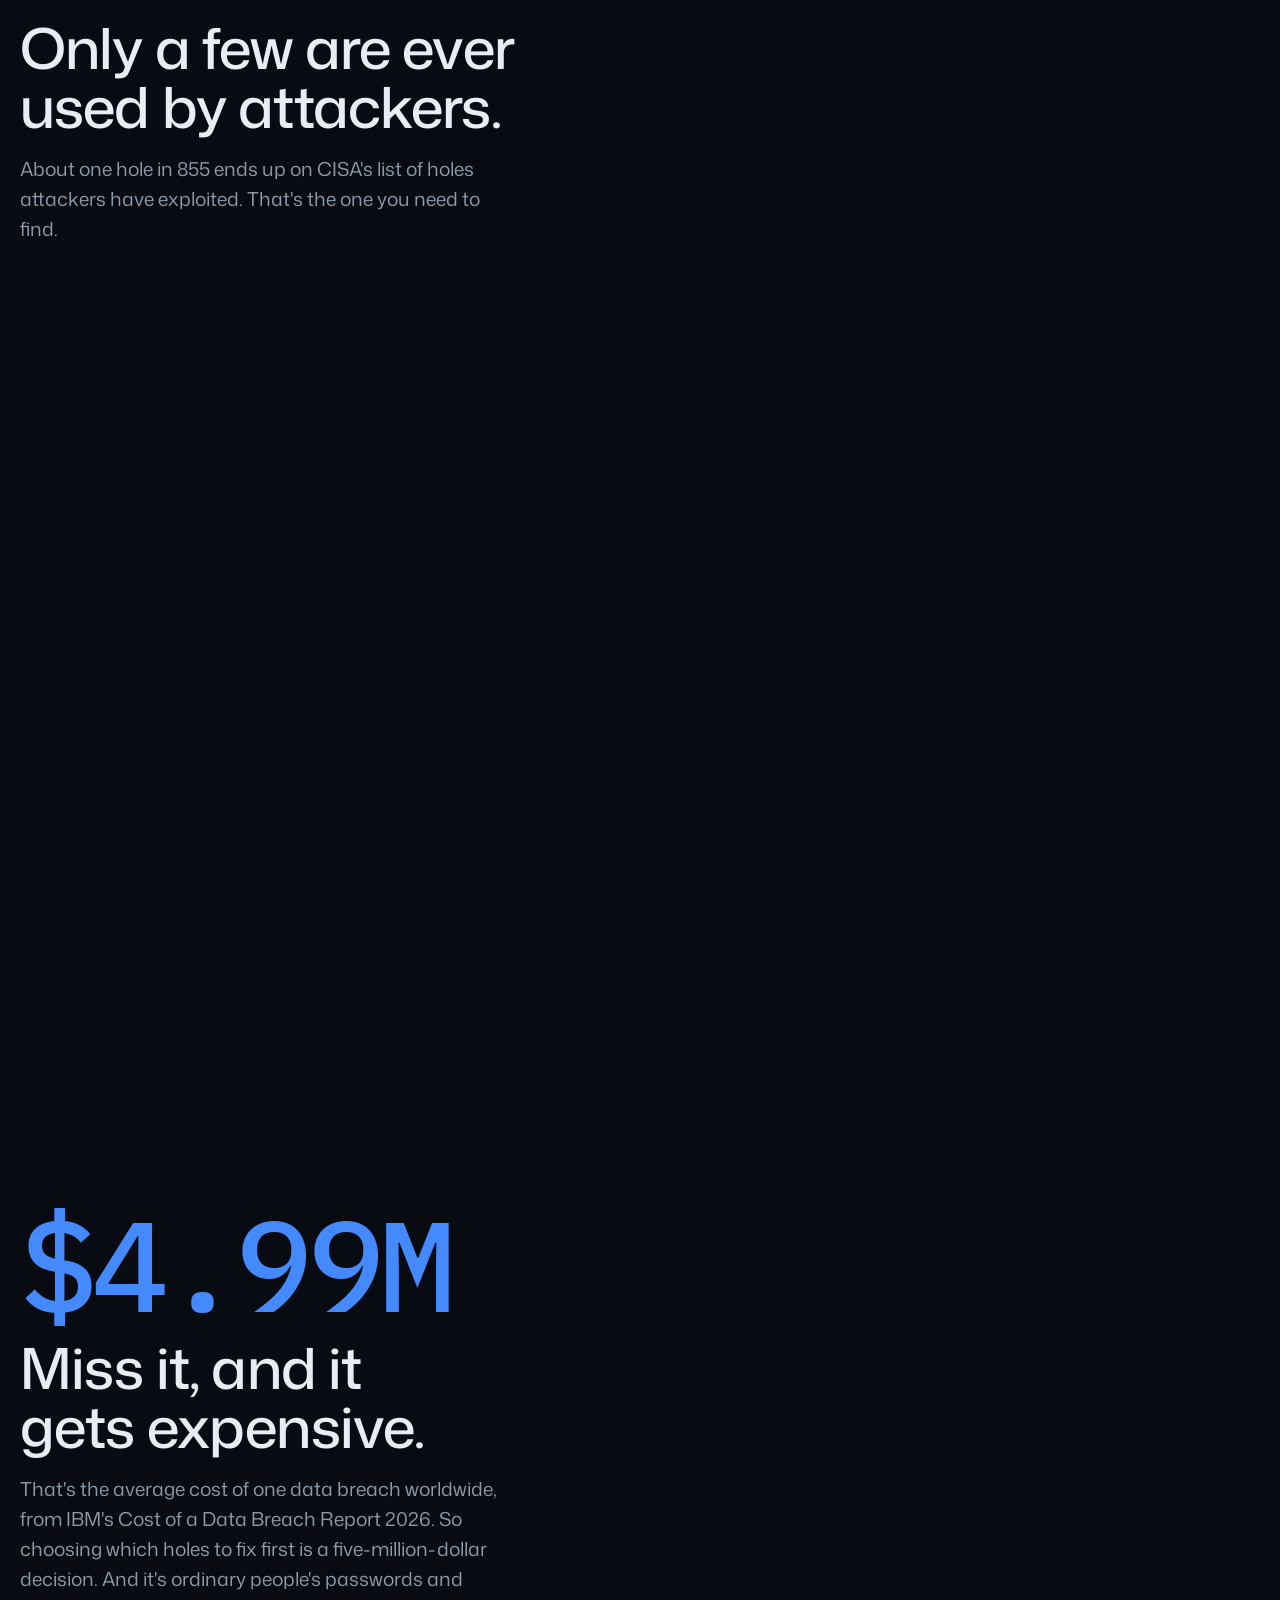
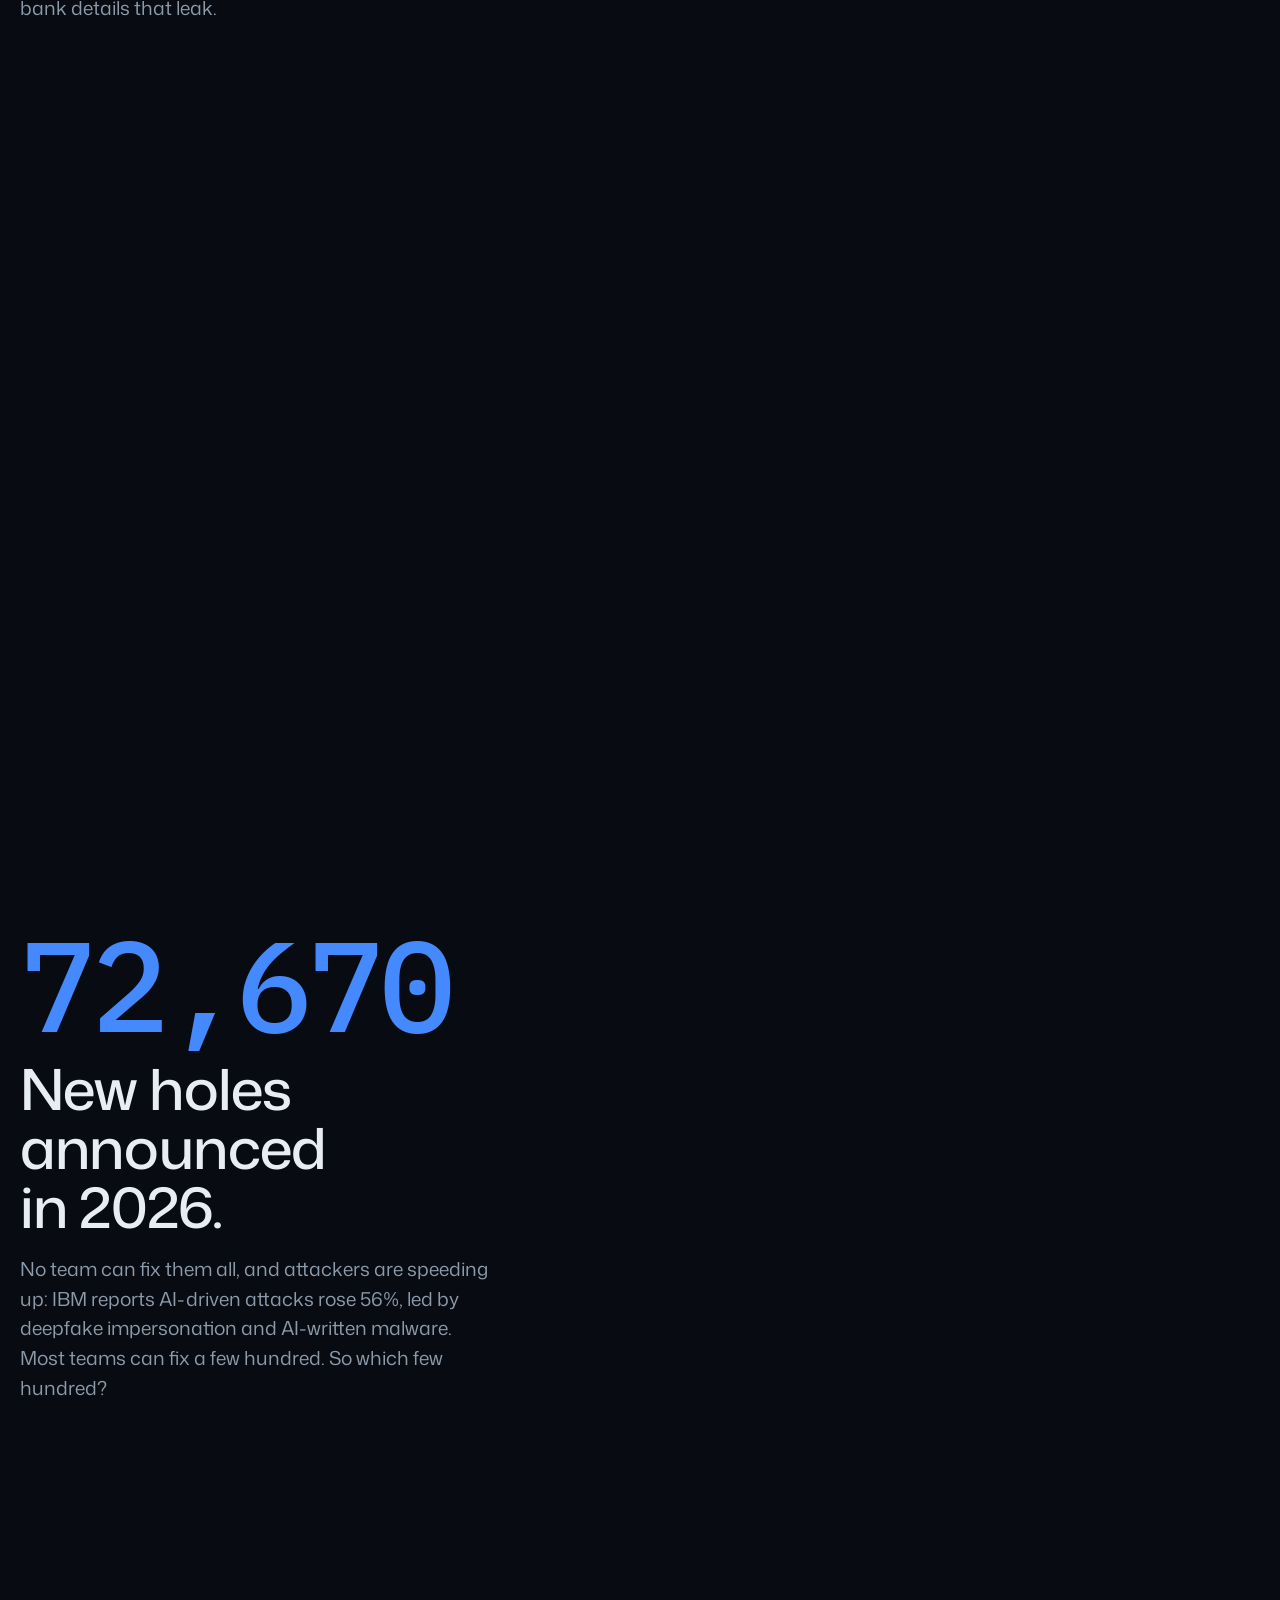
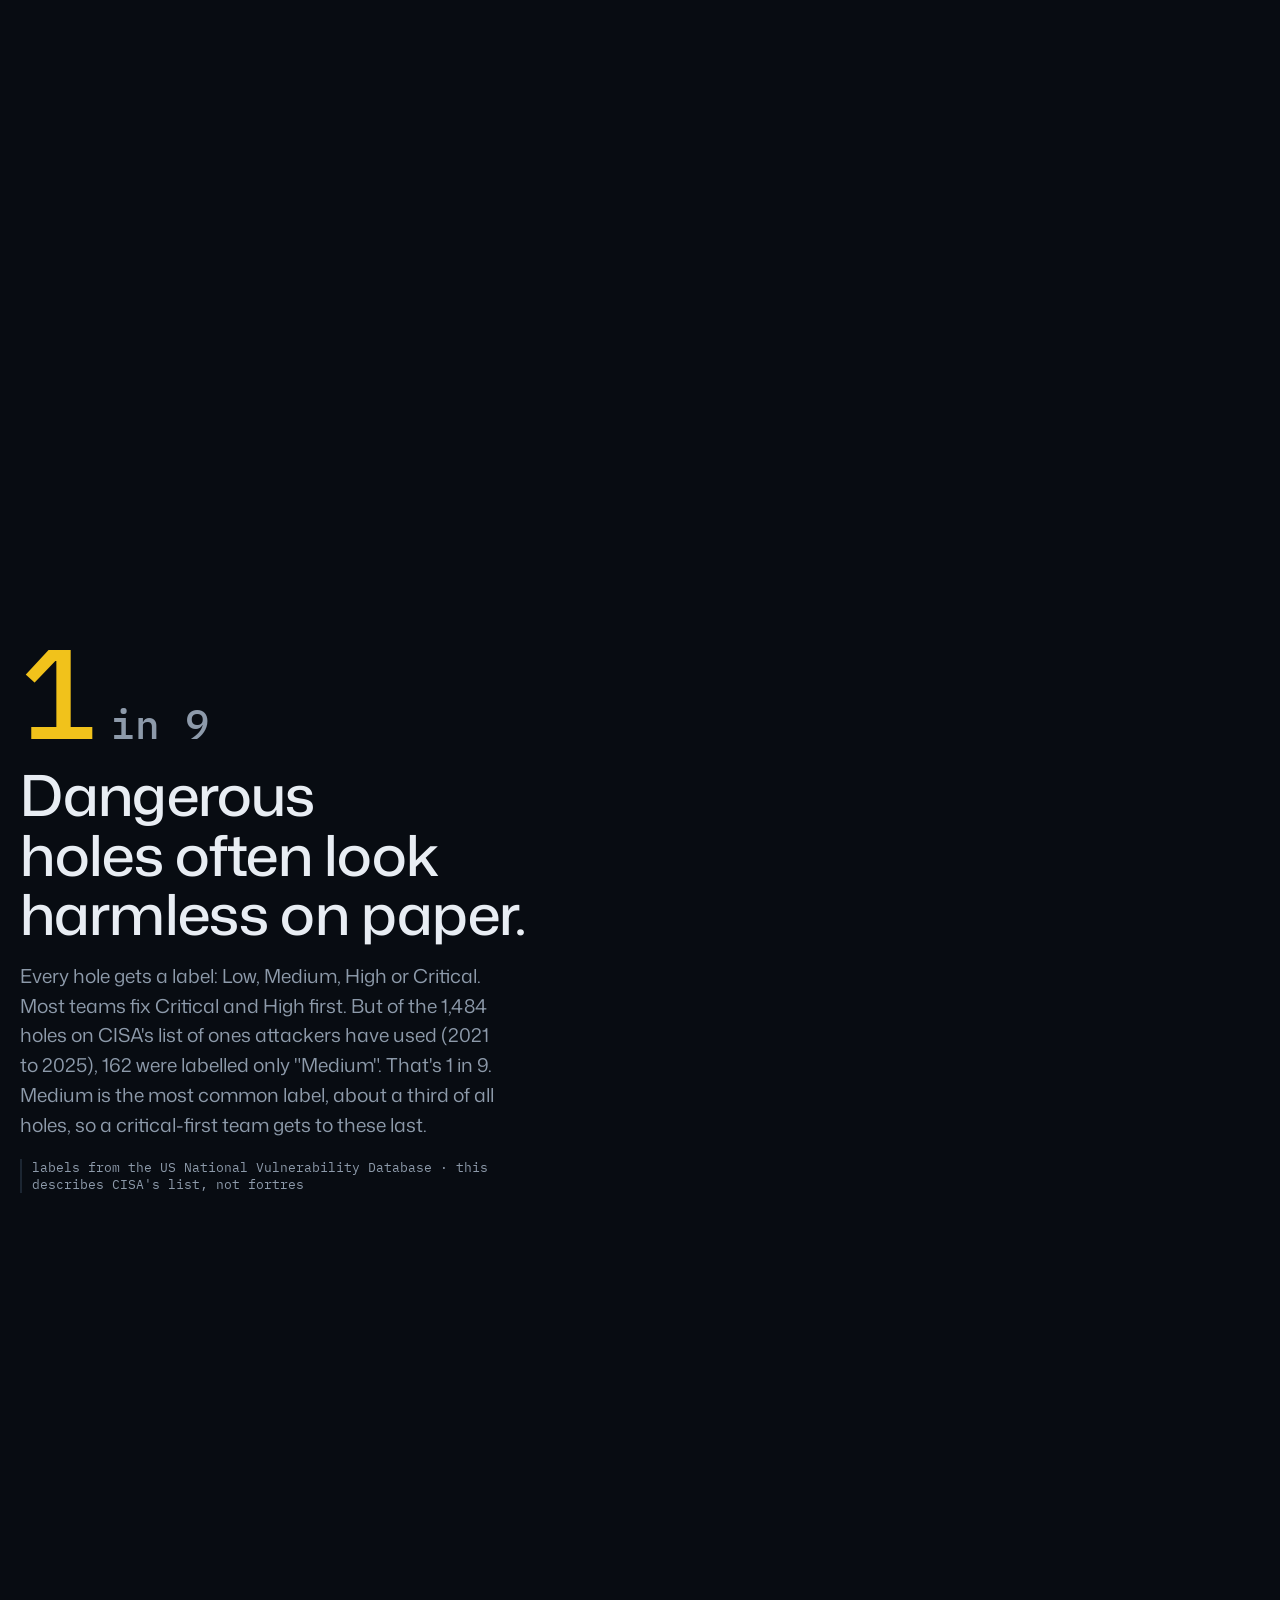
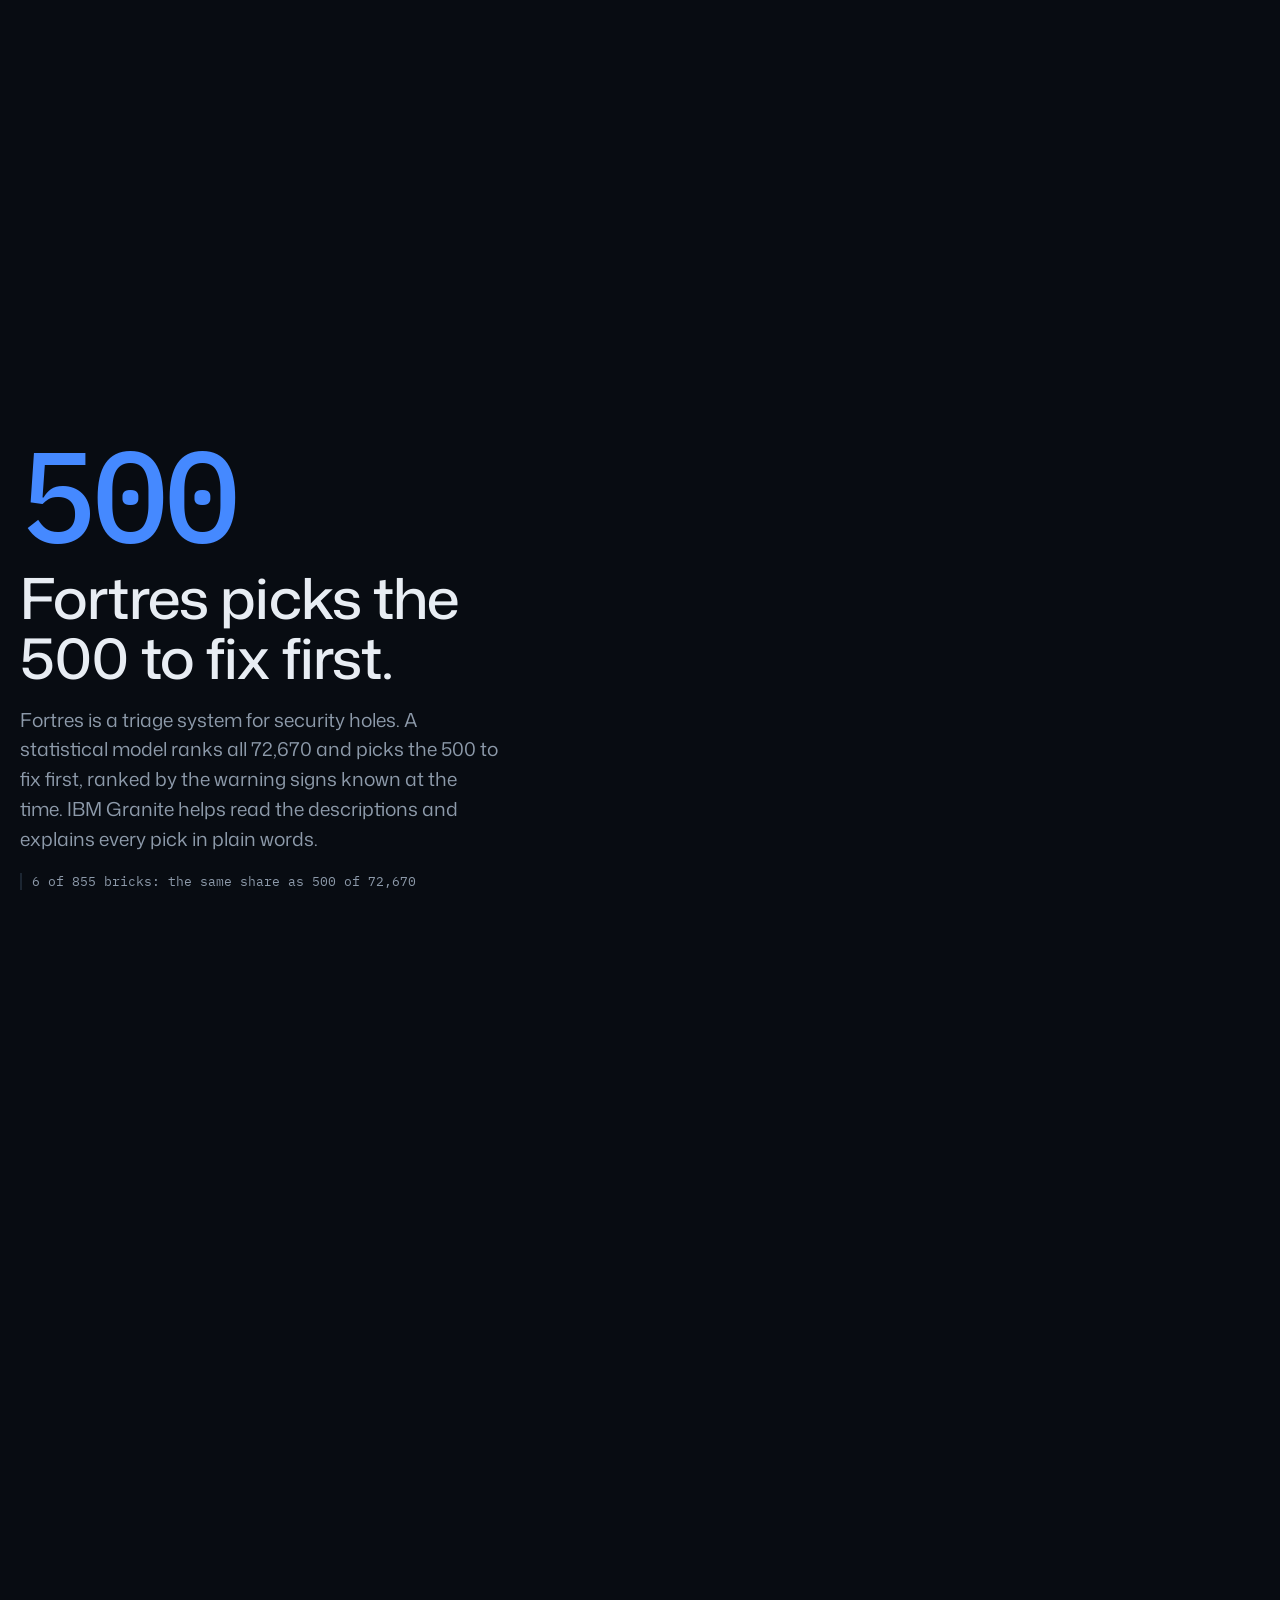
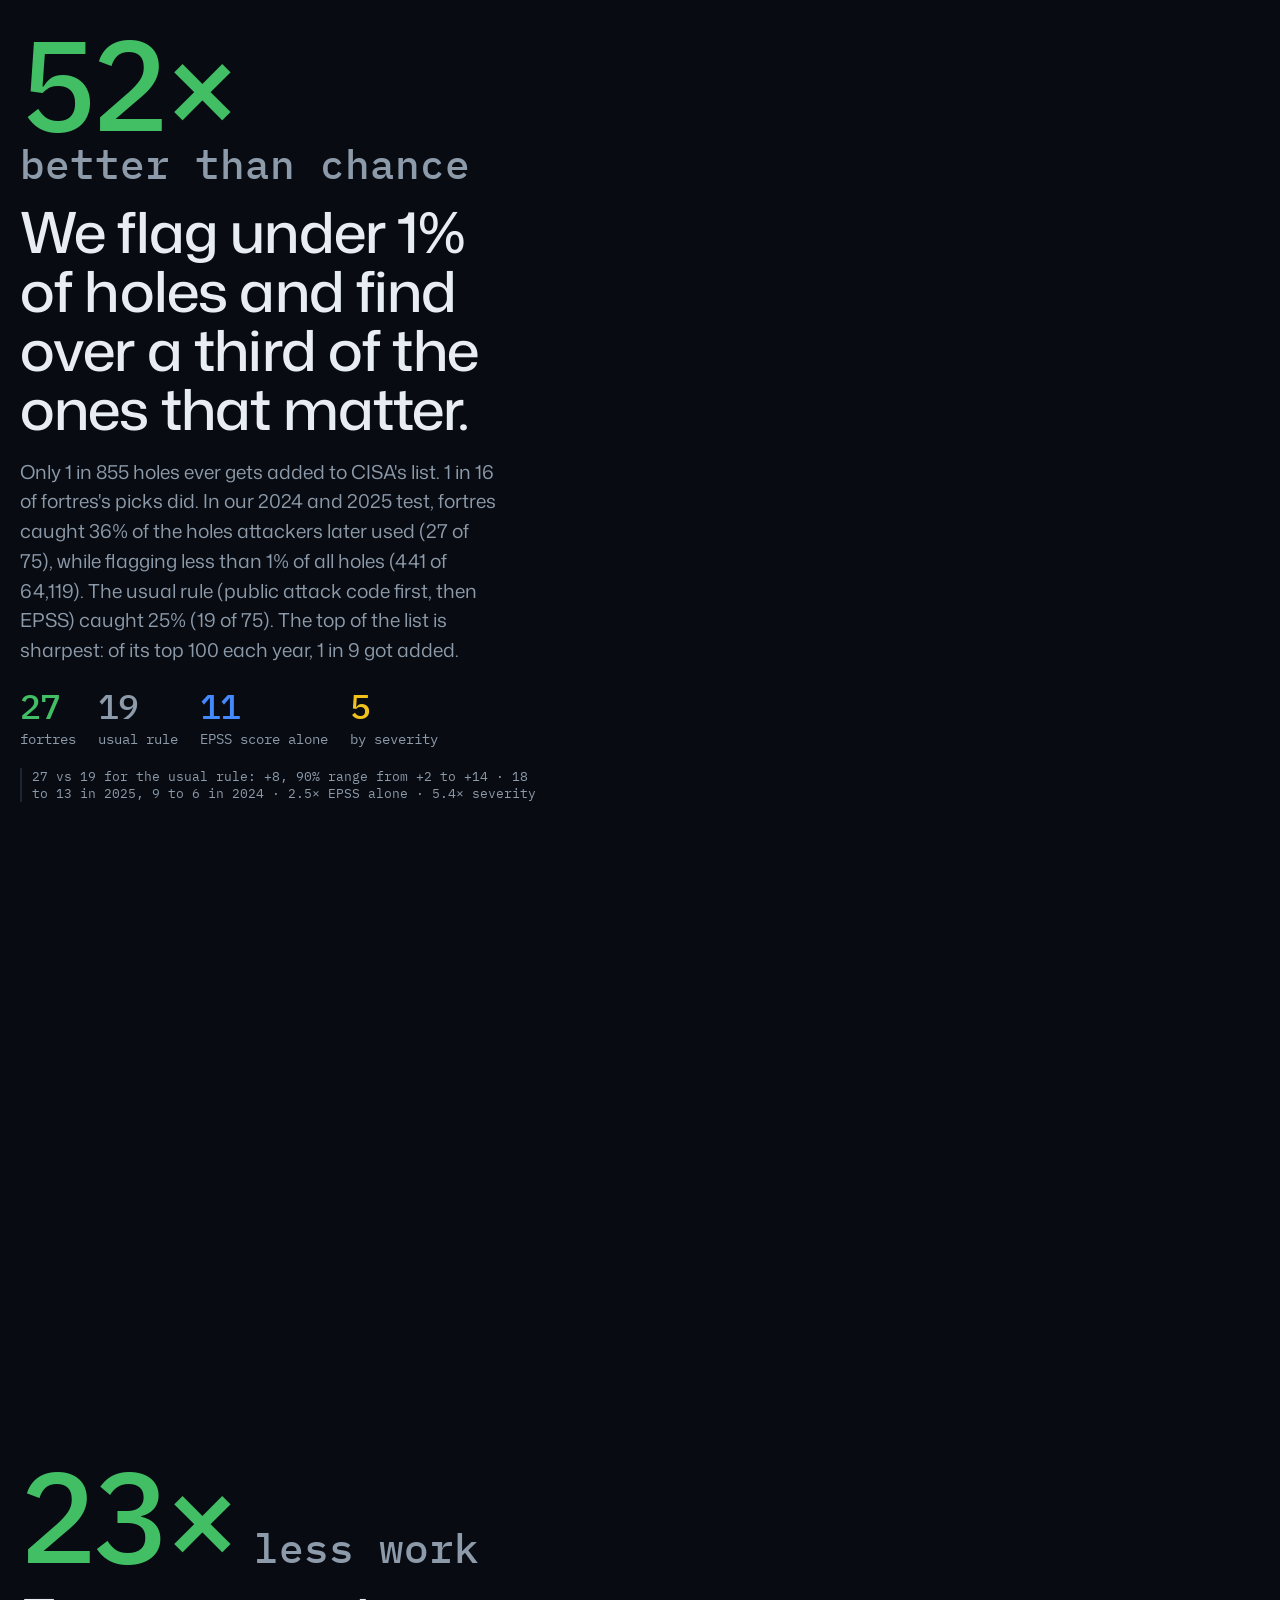
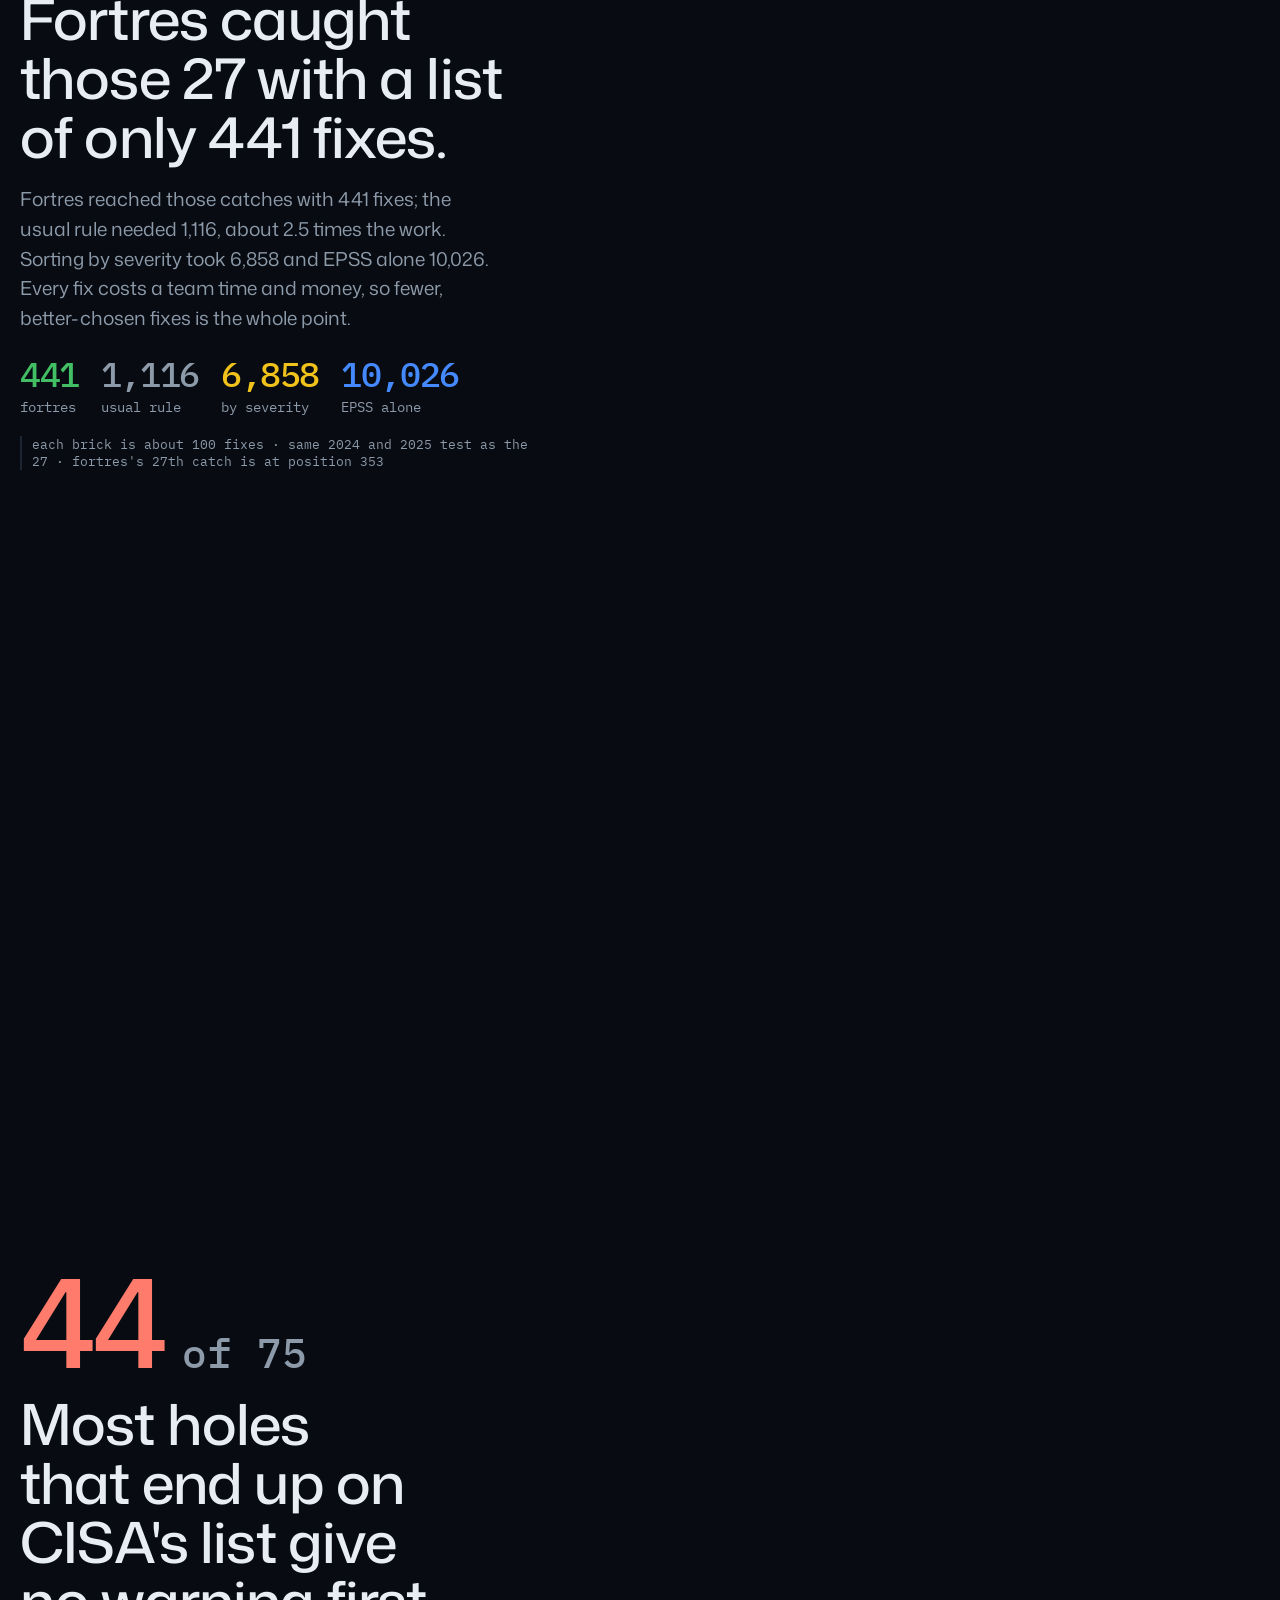
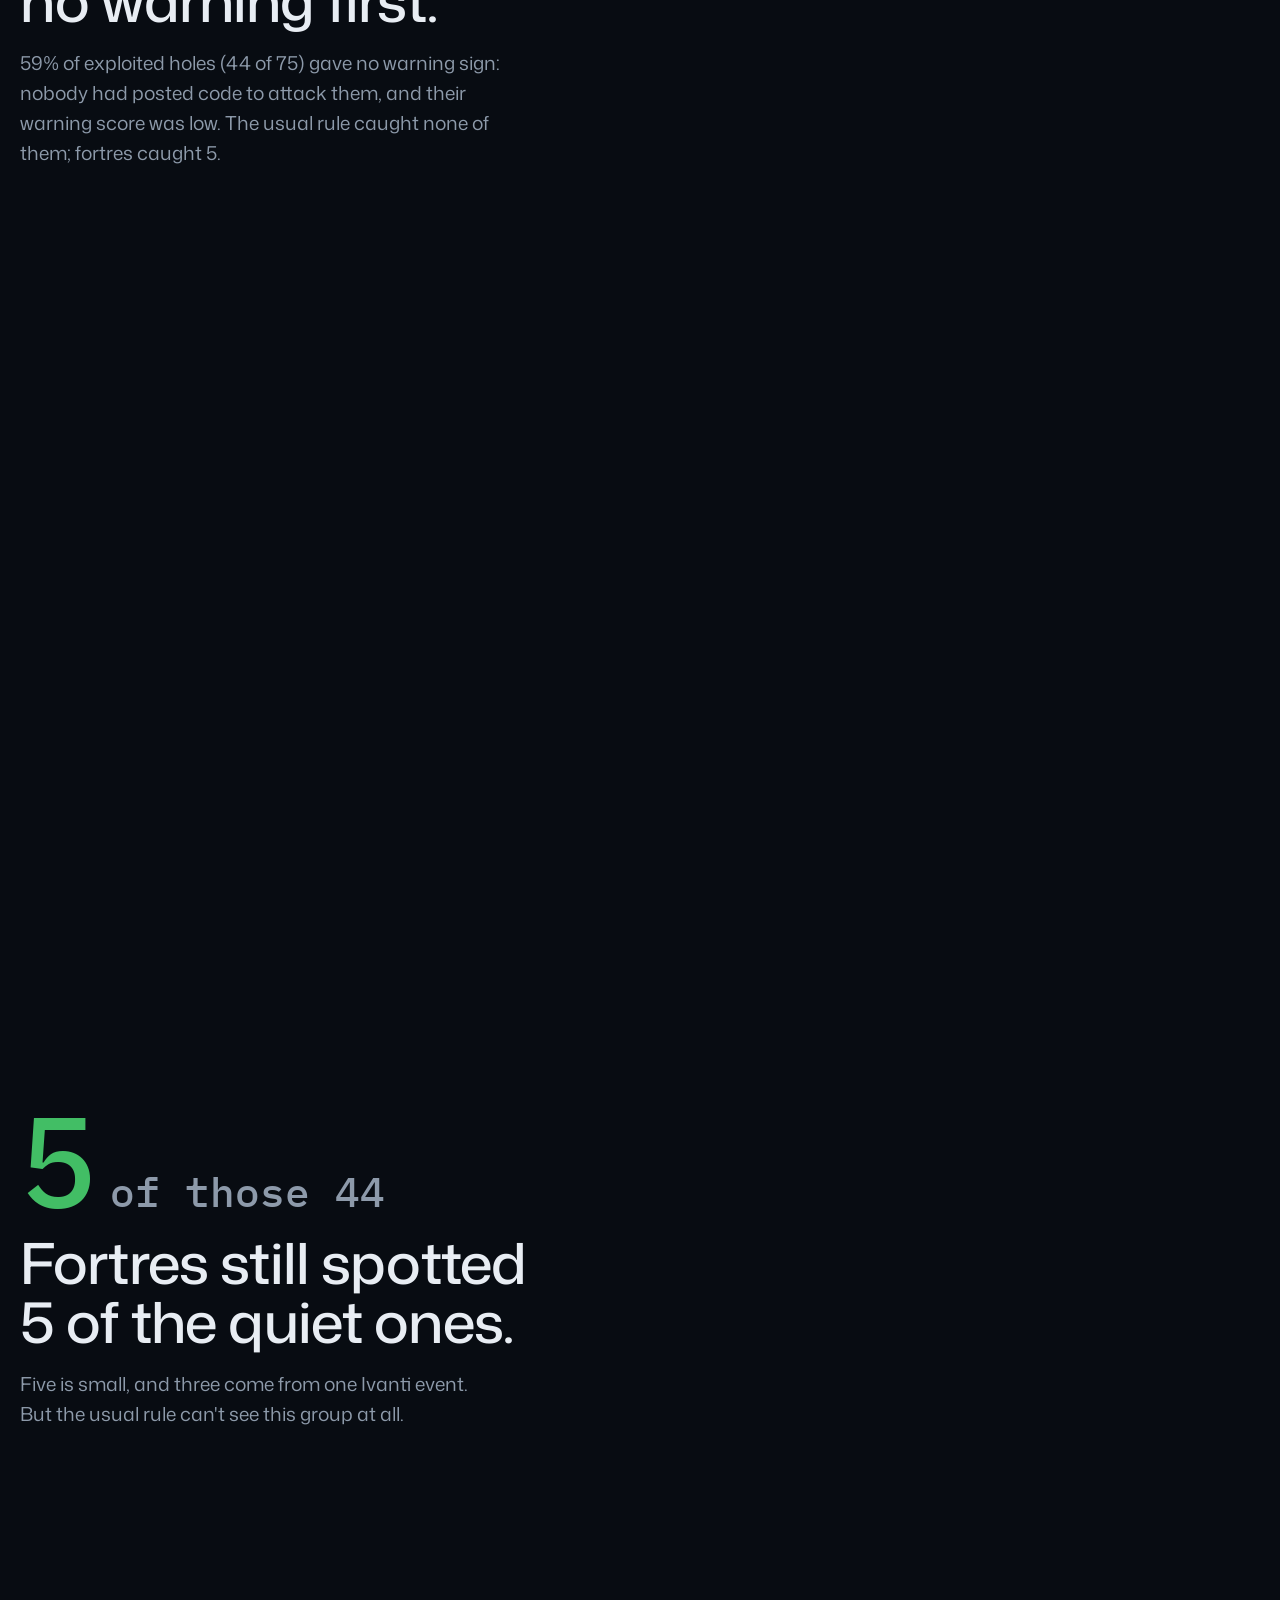
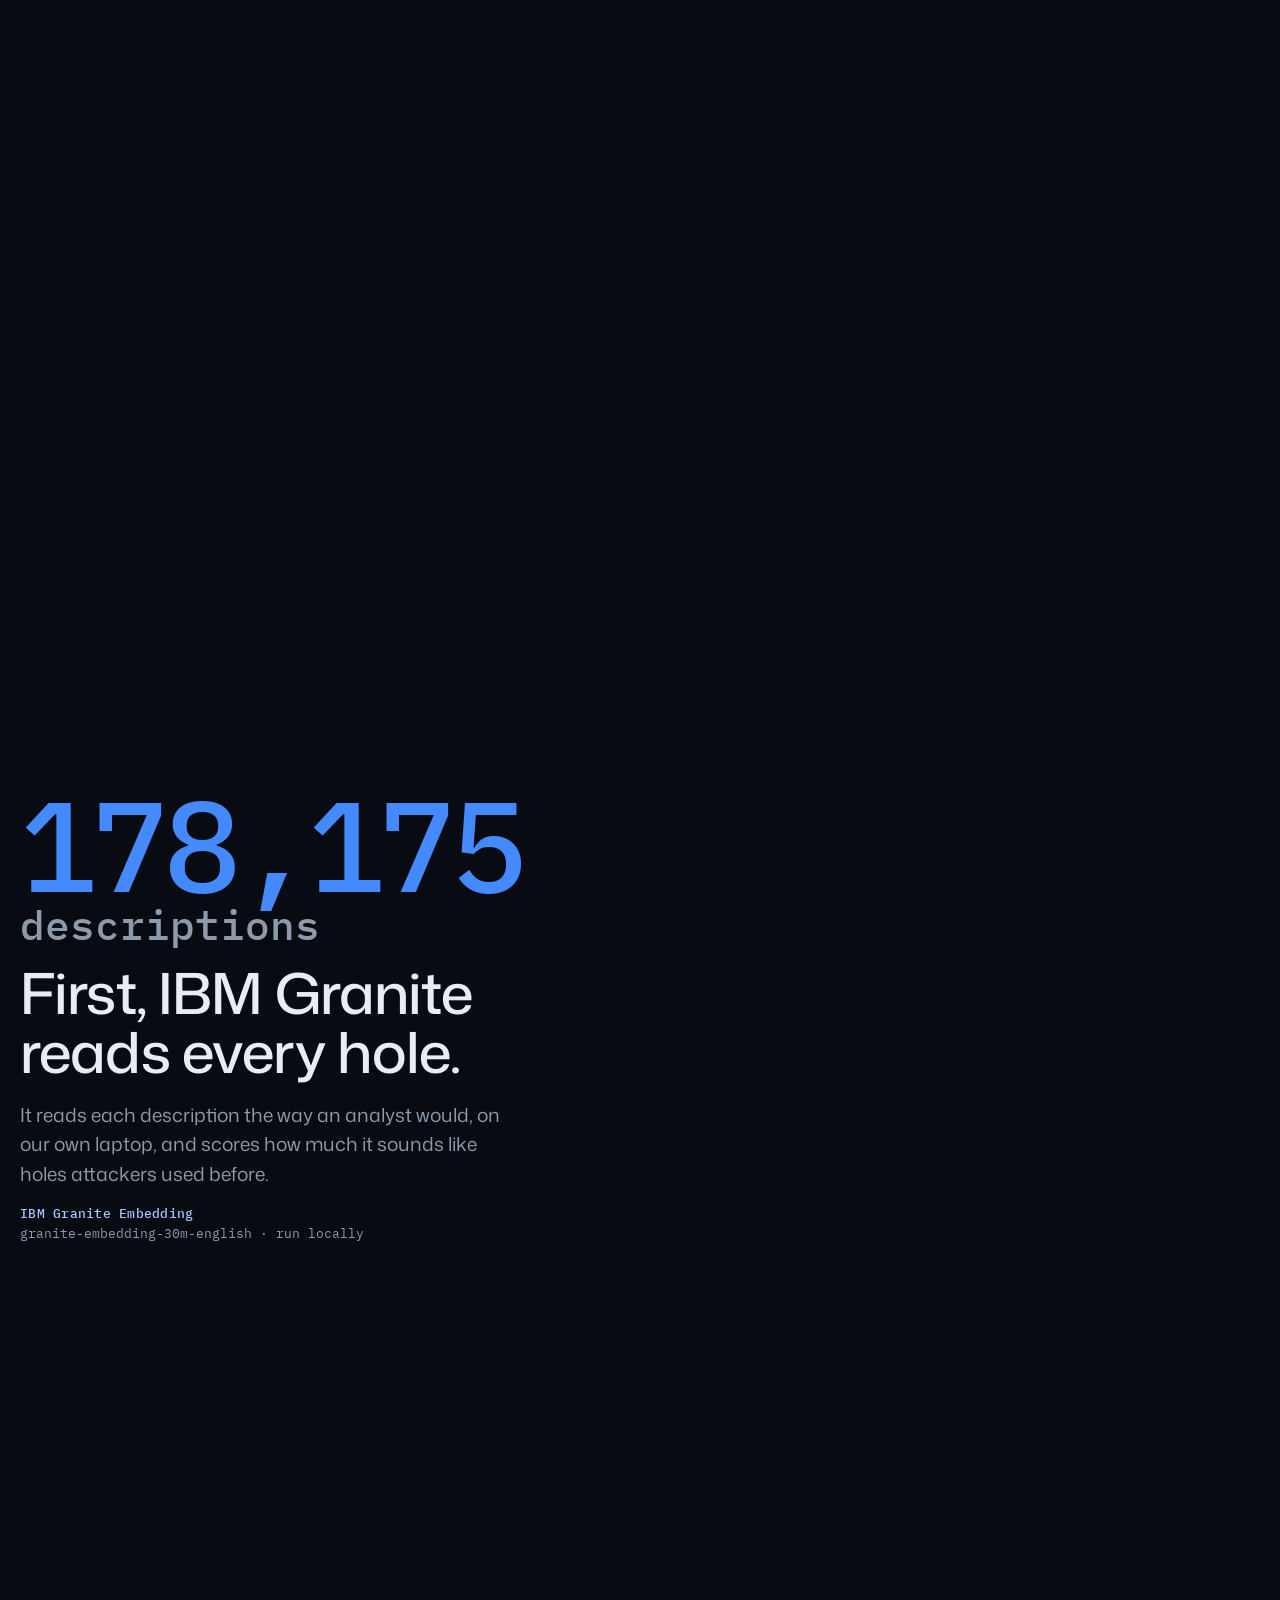
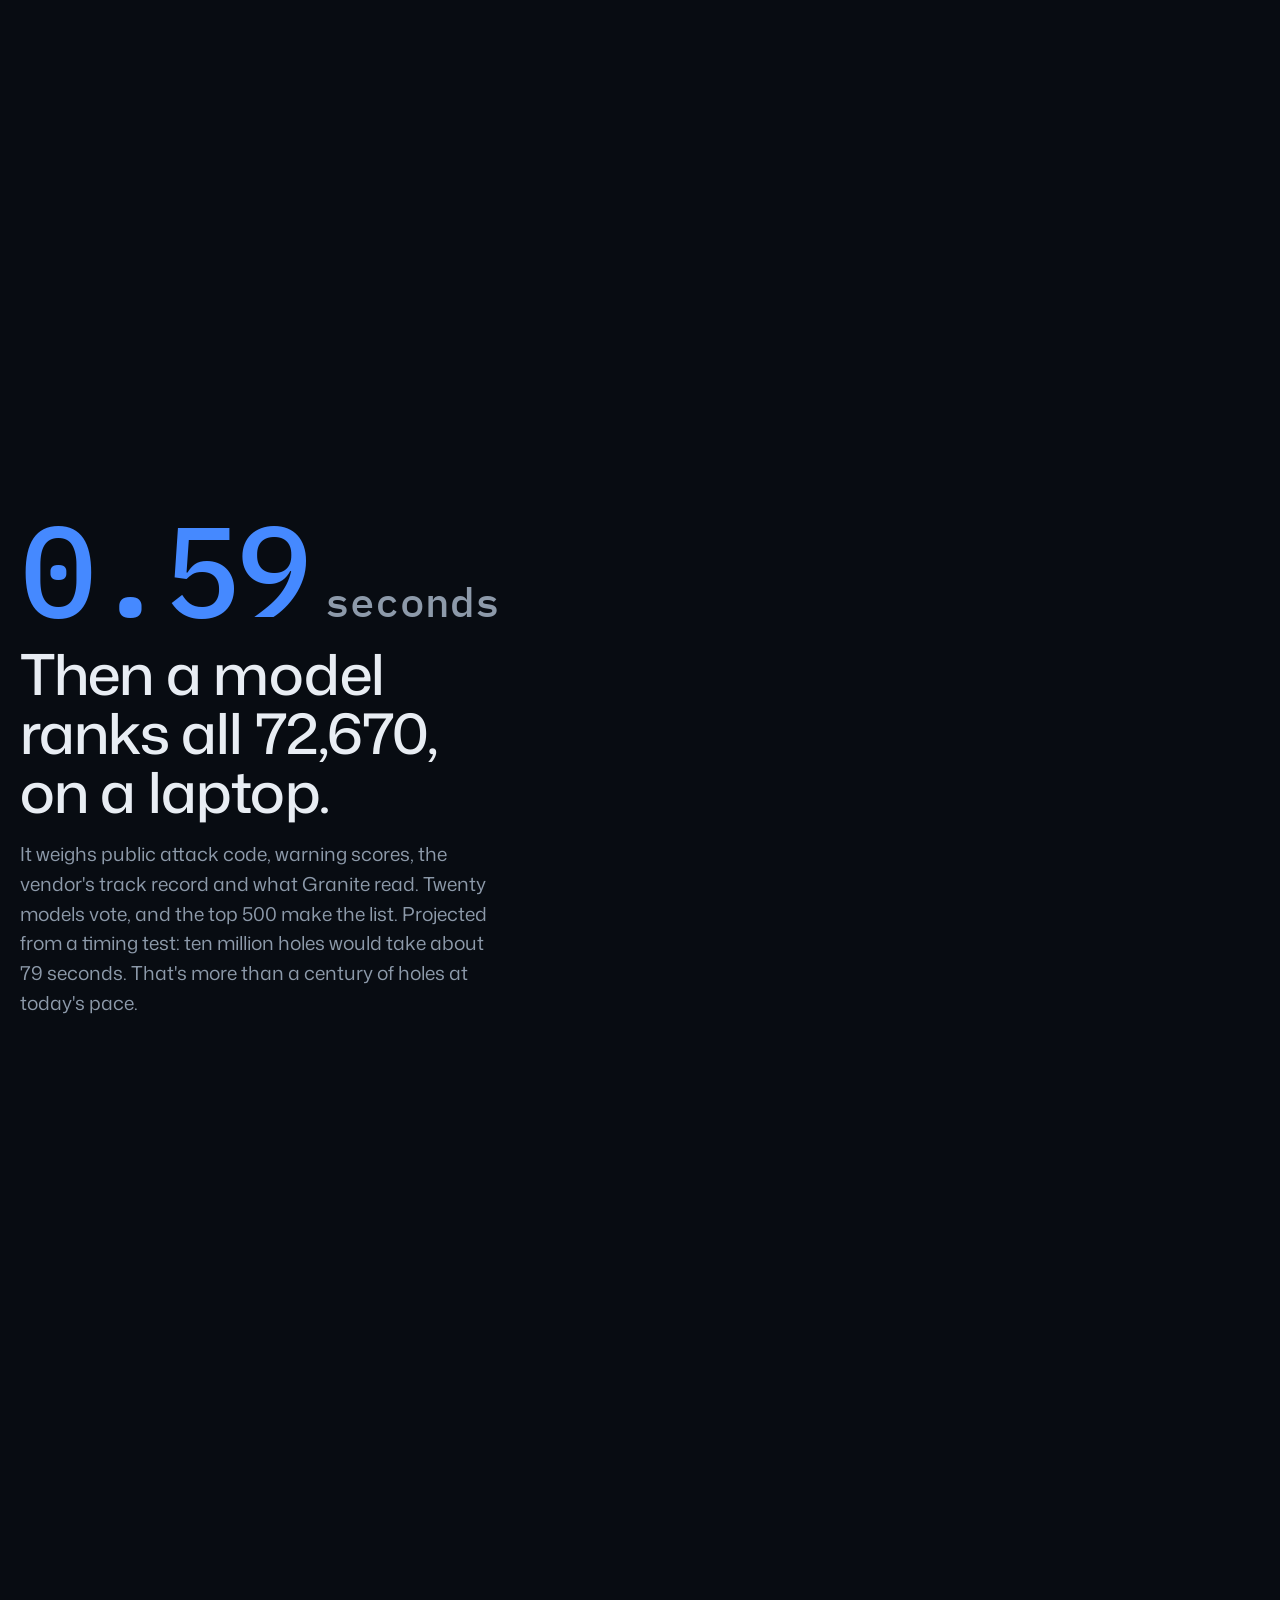
==== commit 763d7954: "Story page: "27 not 33" card is percentages only (36% not 44%) Card text replaced; number_sweep rule" ====
--- a/site/index.html
+++ b/site/index.html
@@ -111,12 +111,11 @@
   </div></section>
 
   <section class="step" data-s="trust"><div class="card">
-    <span class="num mint">27<small>not 33</small></span>
-    <h2>We could have claimed 33. <mark>We didn't.</mark></h2>
-    <p>27 is how many holes fortres caught, out of the 75 that CISA later added to its list in our 2024 and 2025 test. Some data only shows up after an attack, like NVD marking a hole as reviewed. Using it would have taken us from 27 to 33, so we left it out. We also reran it with four sets of random seeds and got 26 to 28 every time. Trained on shuffled answers, it catches less than 1.</p>
-    <p><b>How we kept it fair.</b> We used only what was known at the end of each hole's snapshot month. Fields filled in after an attack, like NVD review status and product and reference counts, are banned. Using them would have raised our catch rate from 36% to 44% of exploited holes (27 to 33 of 75), a gain that would have been fake.</p>
-    <p>On an older year rebuilt from public data (2023), fortres caught 18% of the exploited holes (4 of 22) while flagging under 1% of all holes (144 of 20,969), about 26 times better than random. The usual rule caught 23% (5 of 22). We report it anyway.</p>
-    <p>Anyone with the data can rebuild the exact same 500, byte for byte, from a fresh copy of the code in about 6 minutes on a laptop.</p>
+    <span class="num mint">36%<small>not 44%</small></span>
+    <h2>We could have claimed 44%. <mark>We claim 36%.</mark></h2>
+    <p>Some data only appears after a hole is attacked, like NVD marking it as reviewed. Using it would have lifted our catch rate from 36% to 44%, so we left it out. Rerun with new random seeds: 35% to 37% every time. Trained on shuffled answers, it catches almost nothing.</p>
+    <p>On an older year (2023), we caught 18% and the usual rule caught 23%. We report it anyway.</p>
+    <p>Anyone can rebuild the exact same 500 from our code in about 6 minutes.</p>
   </div></section>
 
   <section class="step" data-s="close"><div class="card">
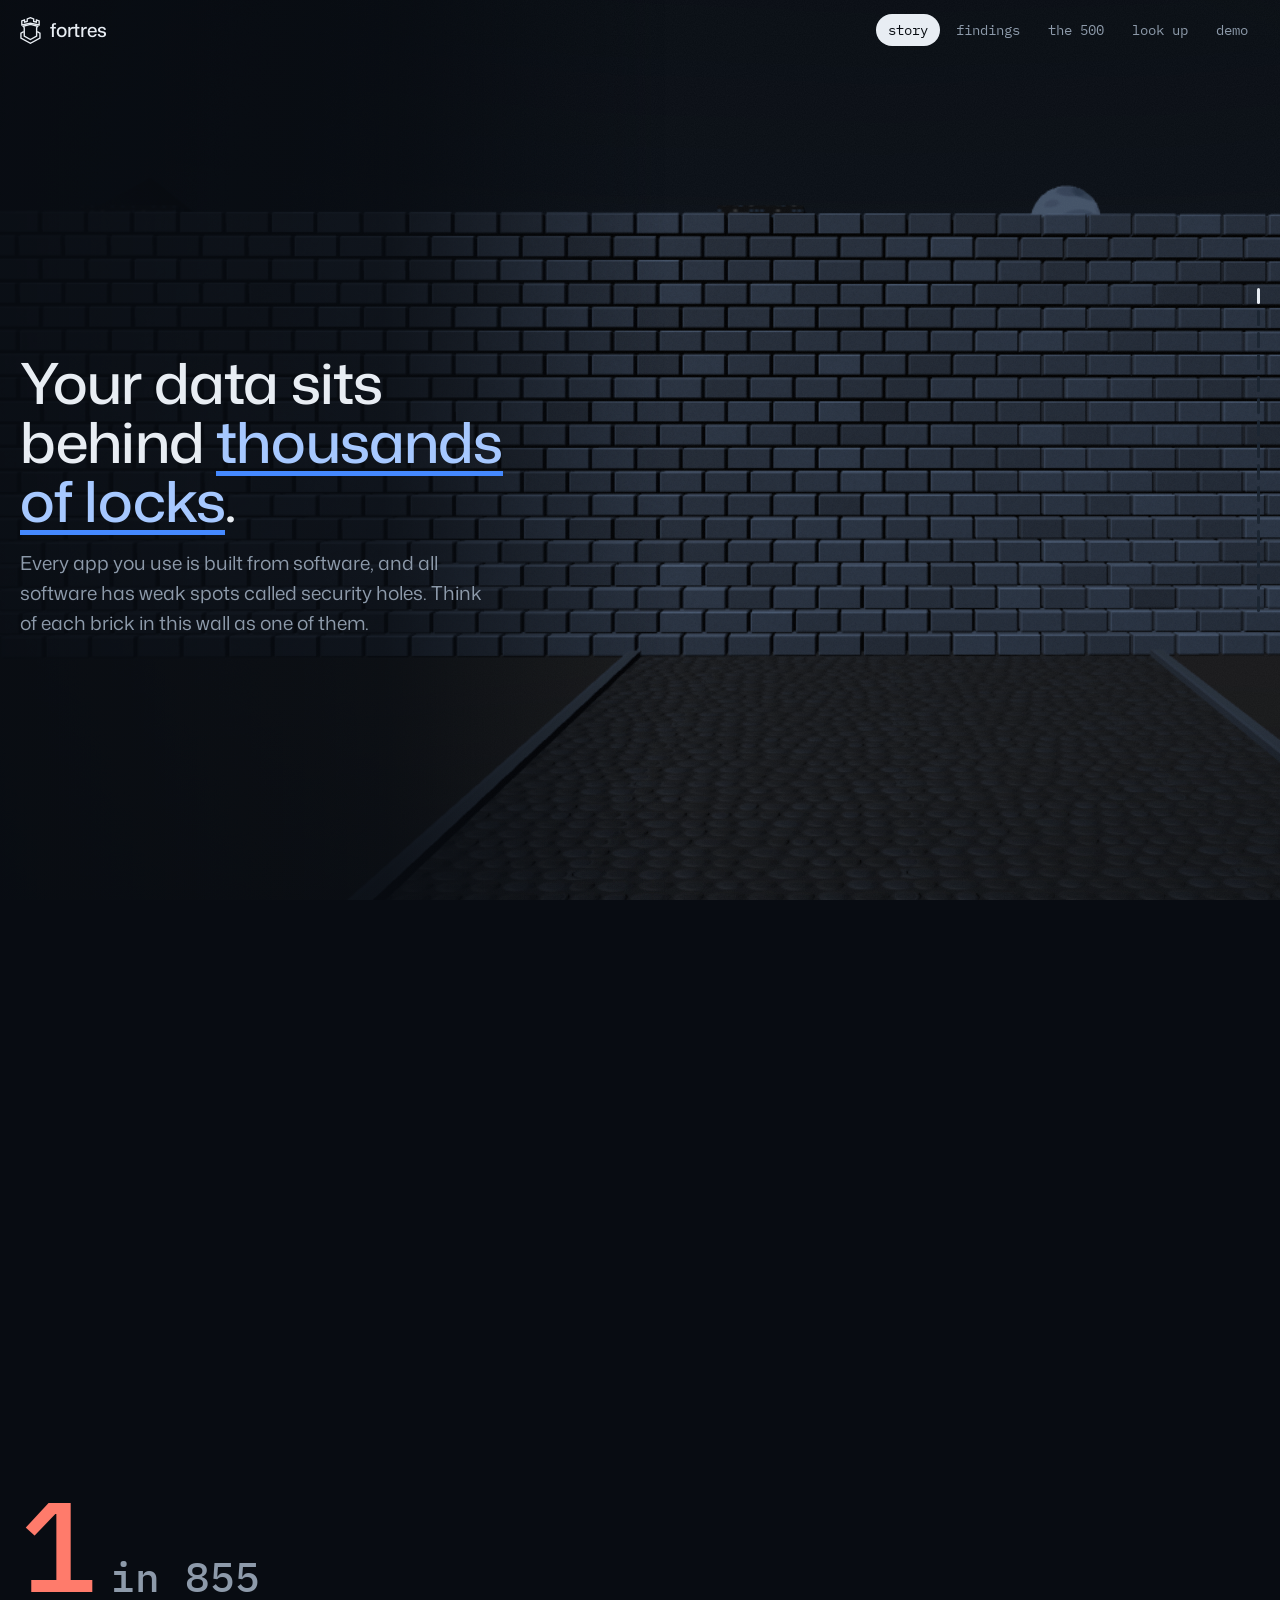
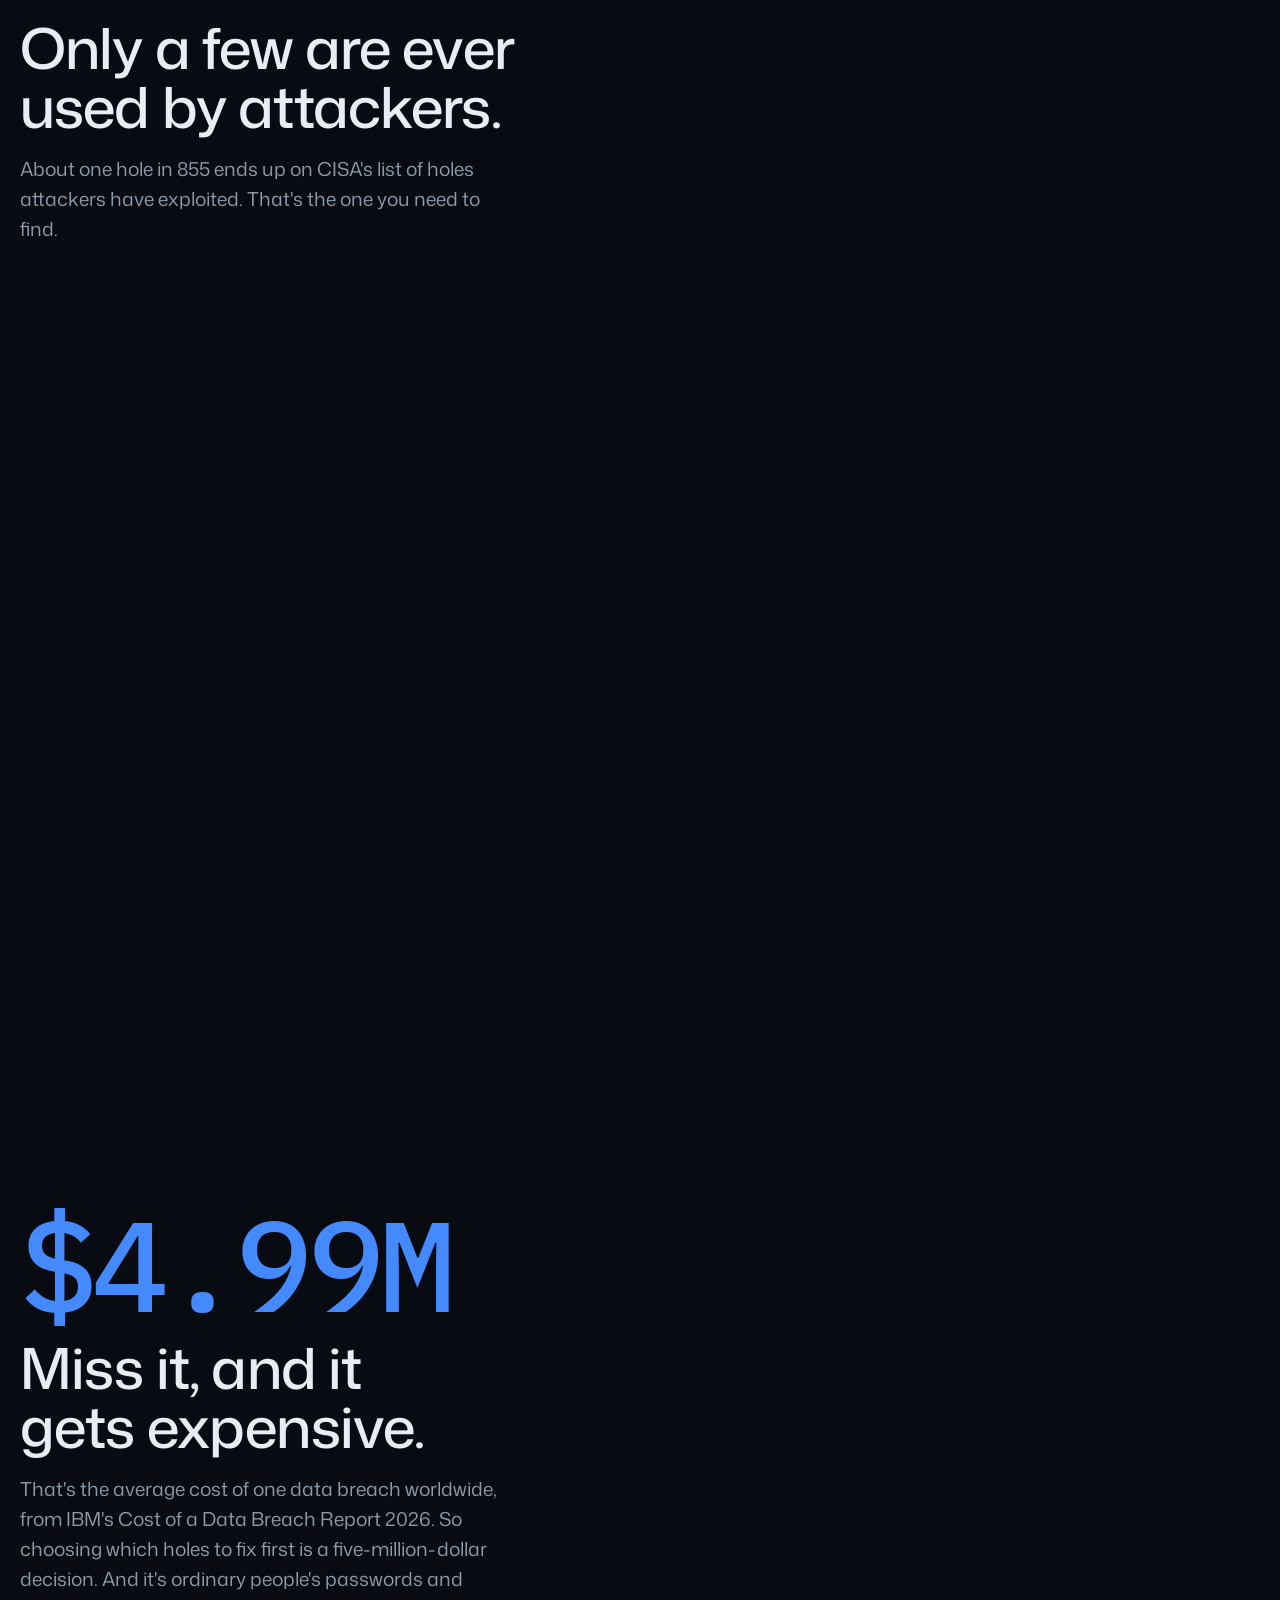
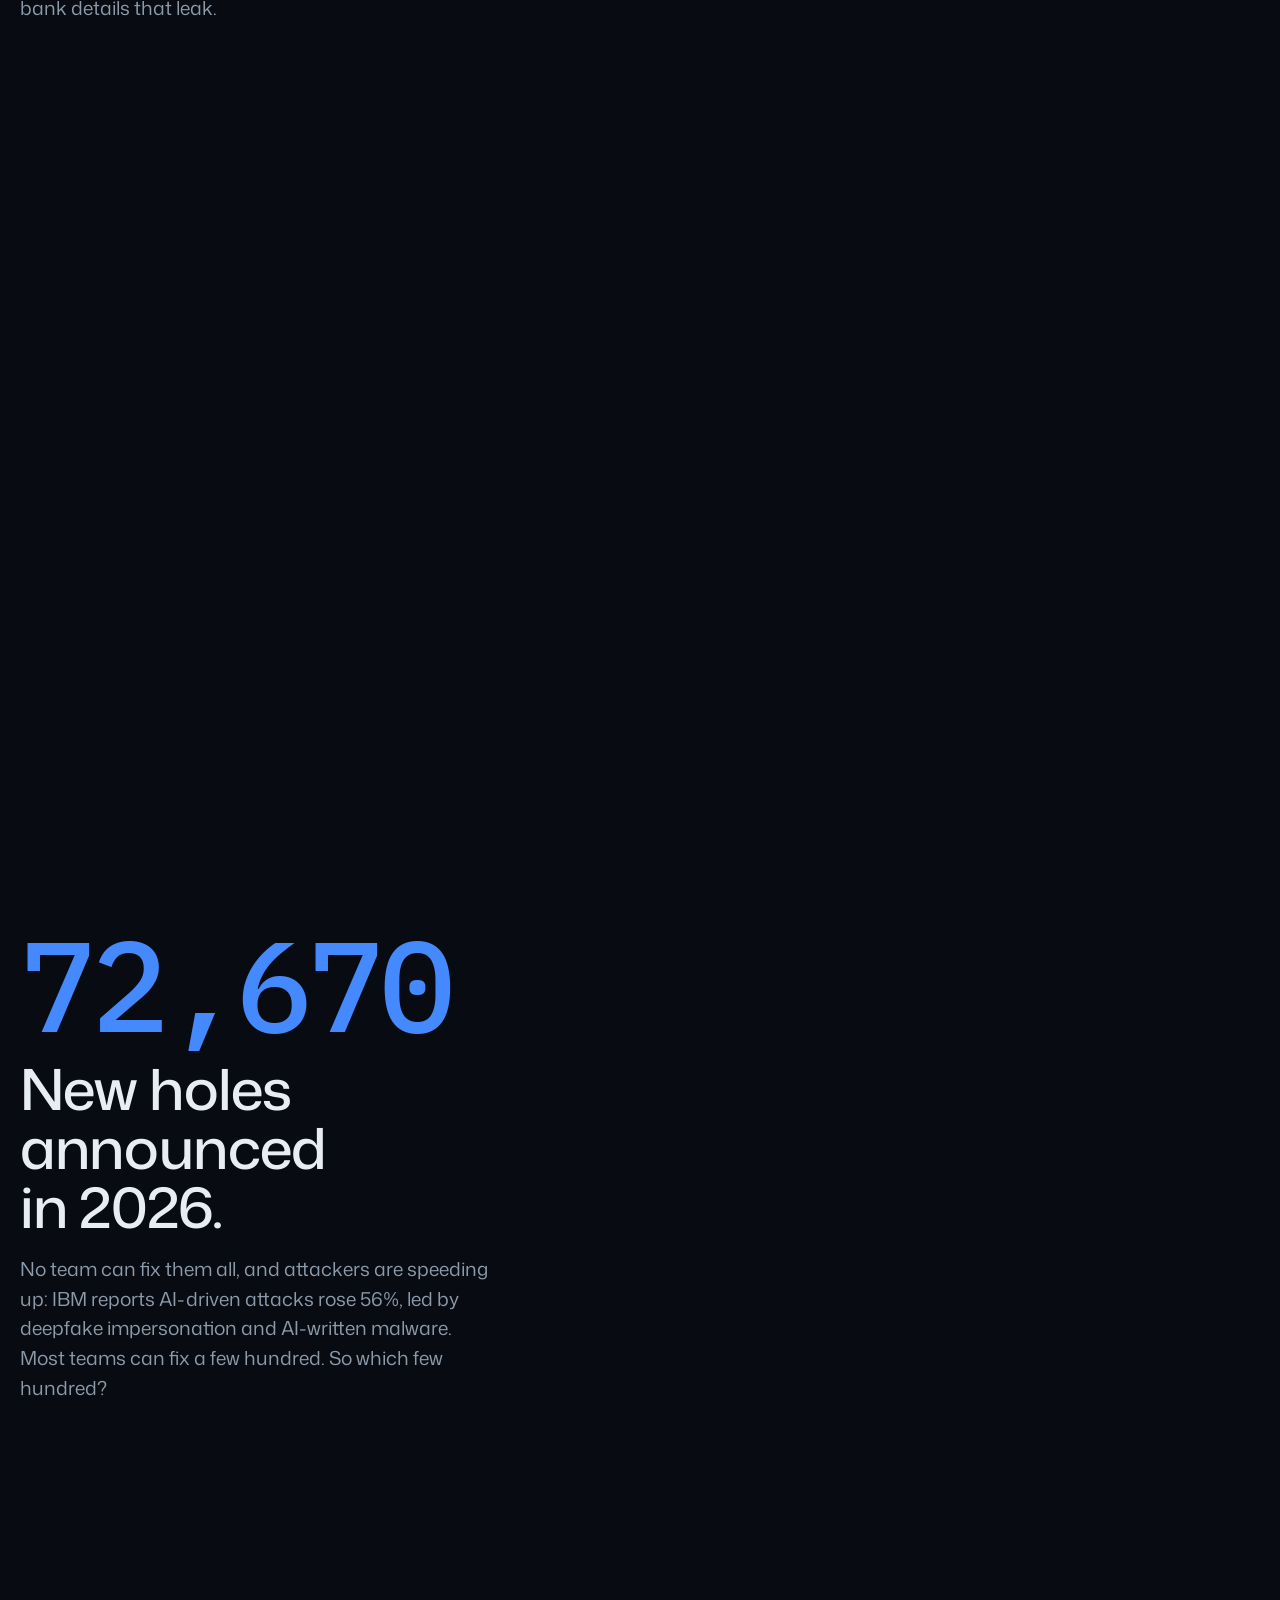
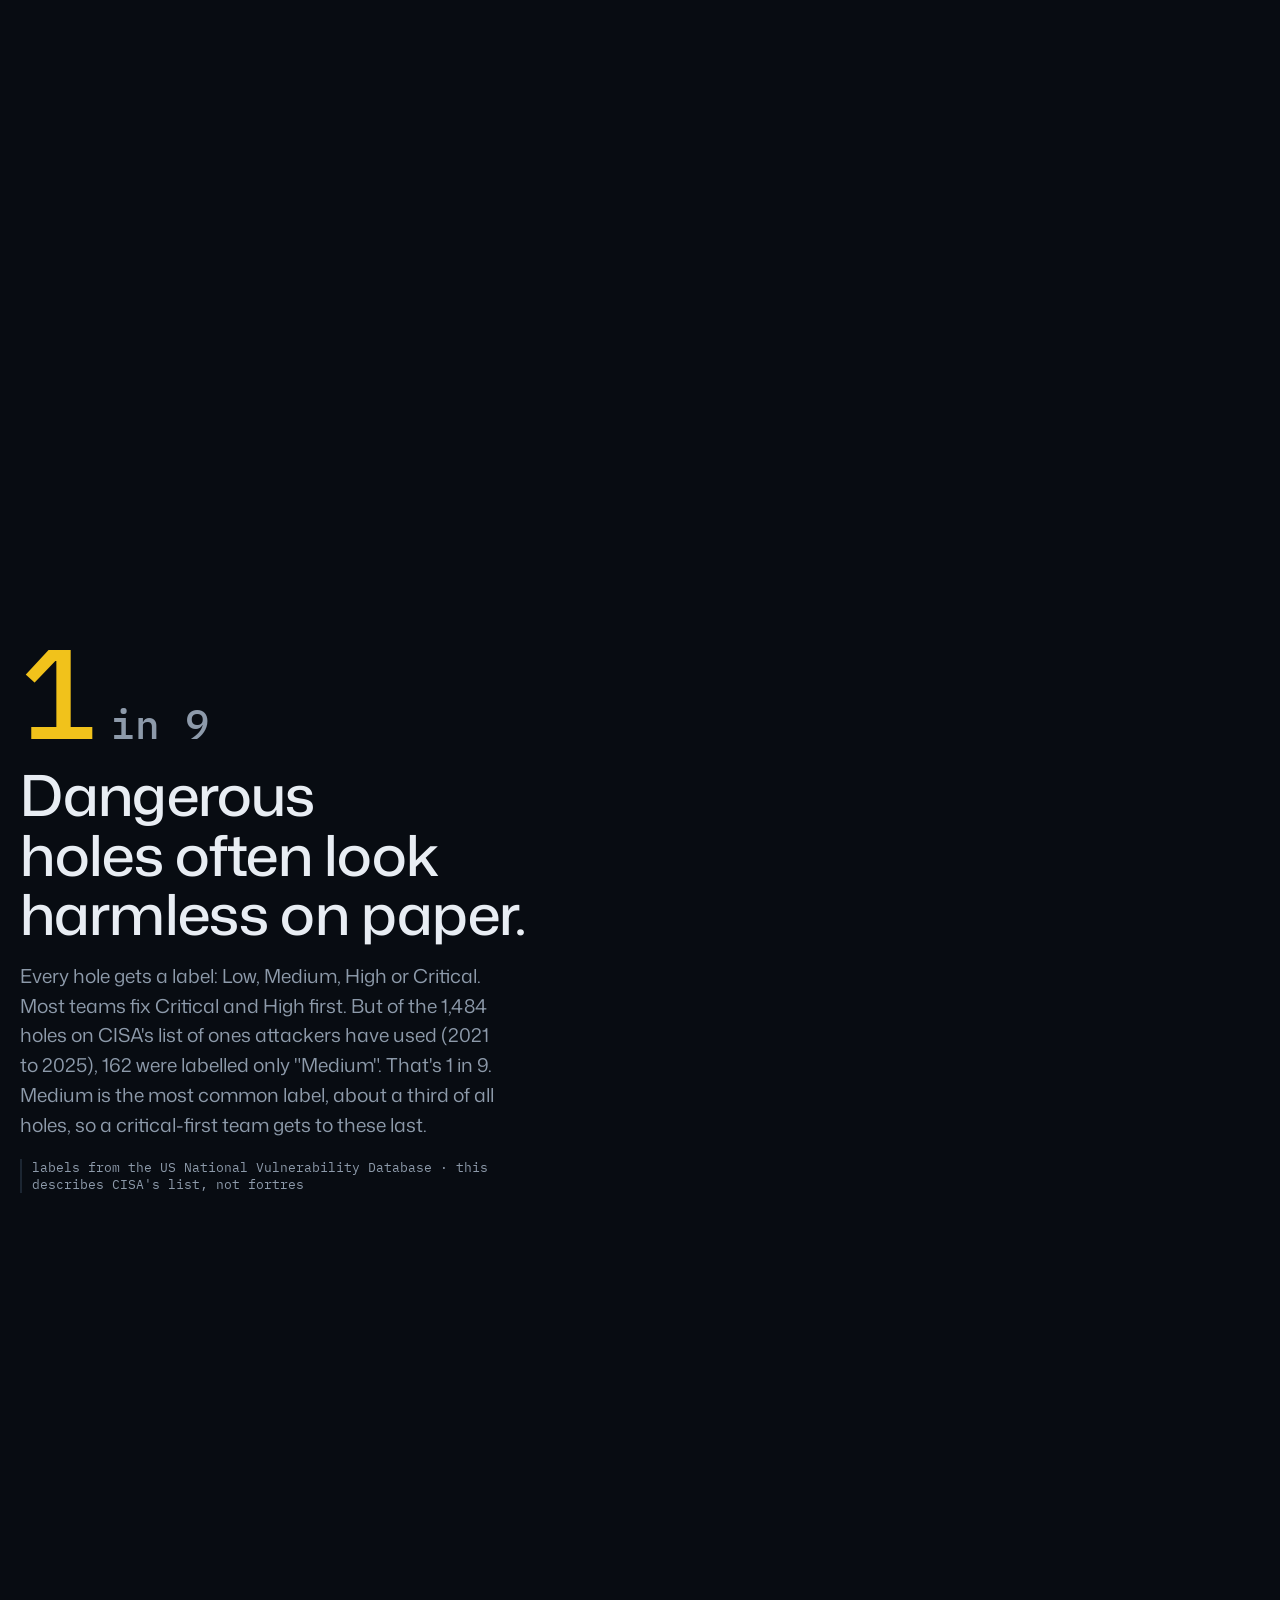
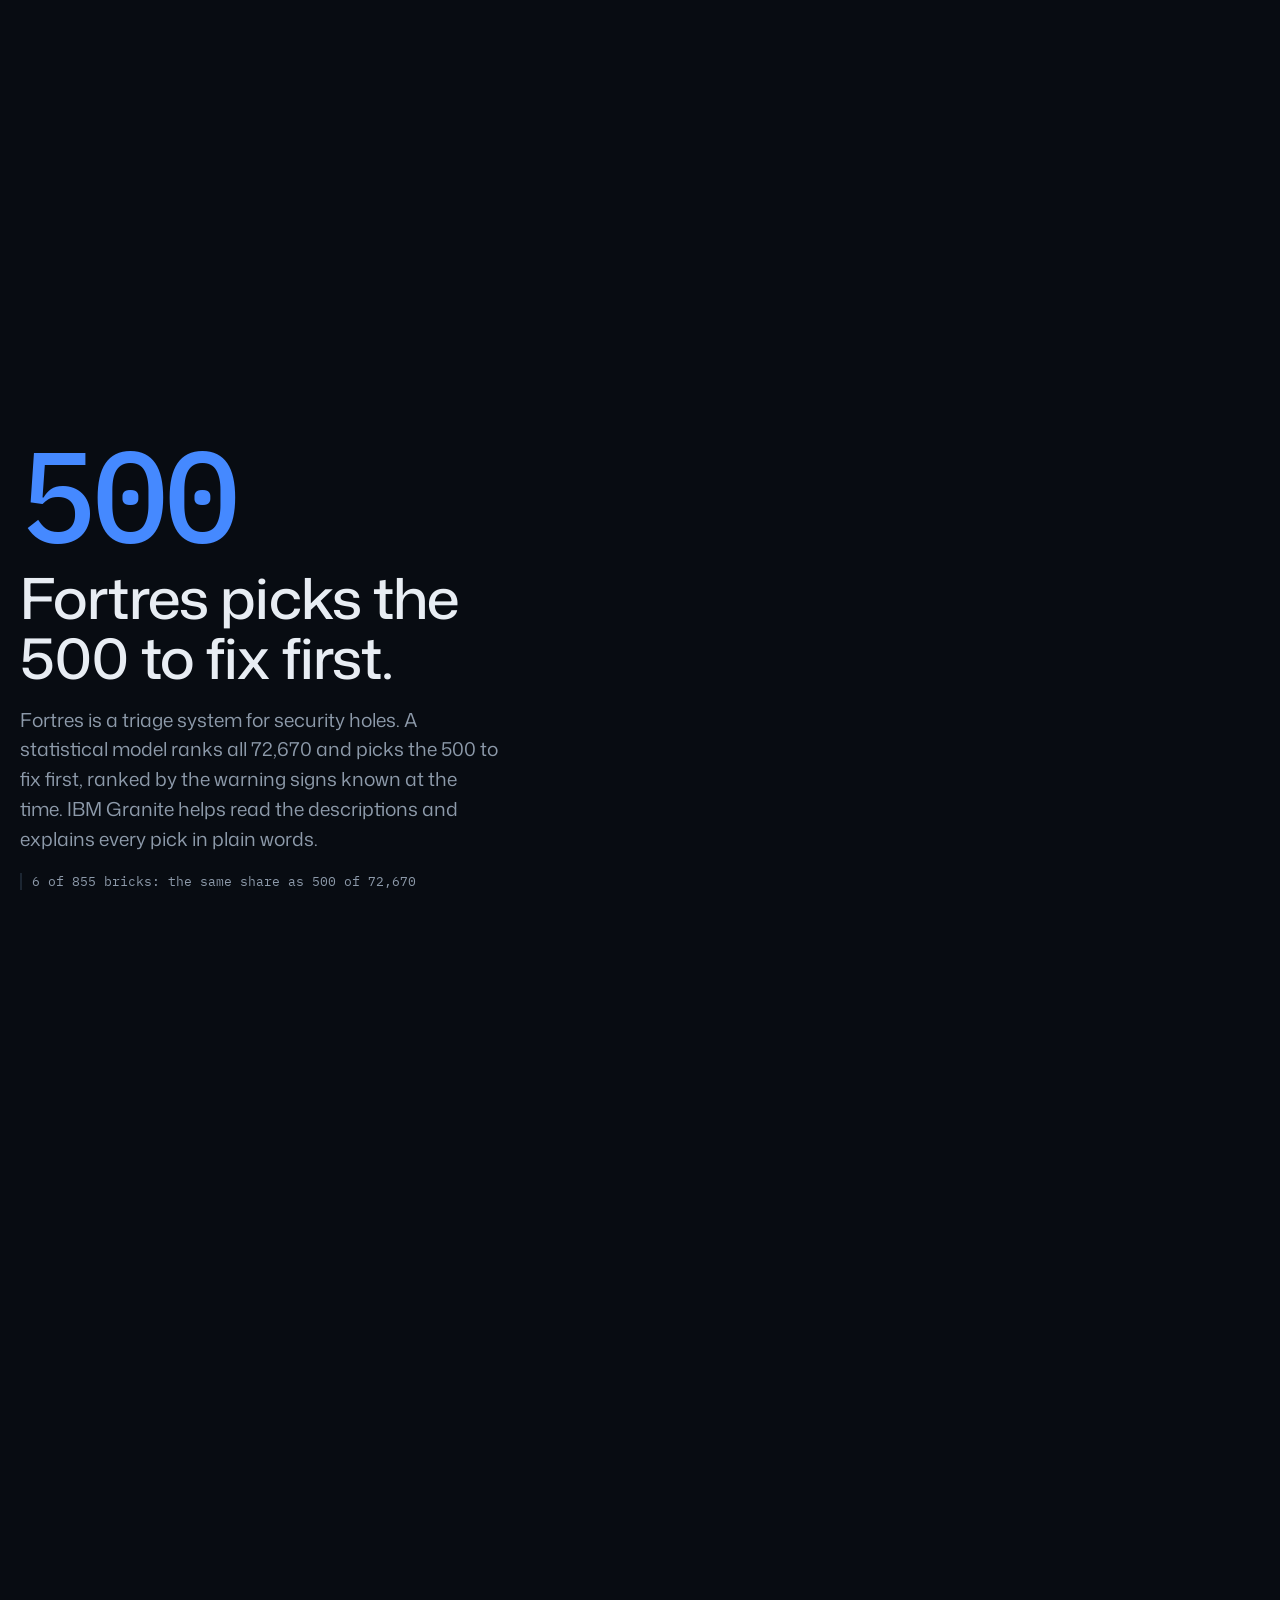
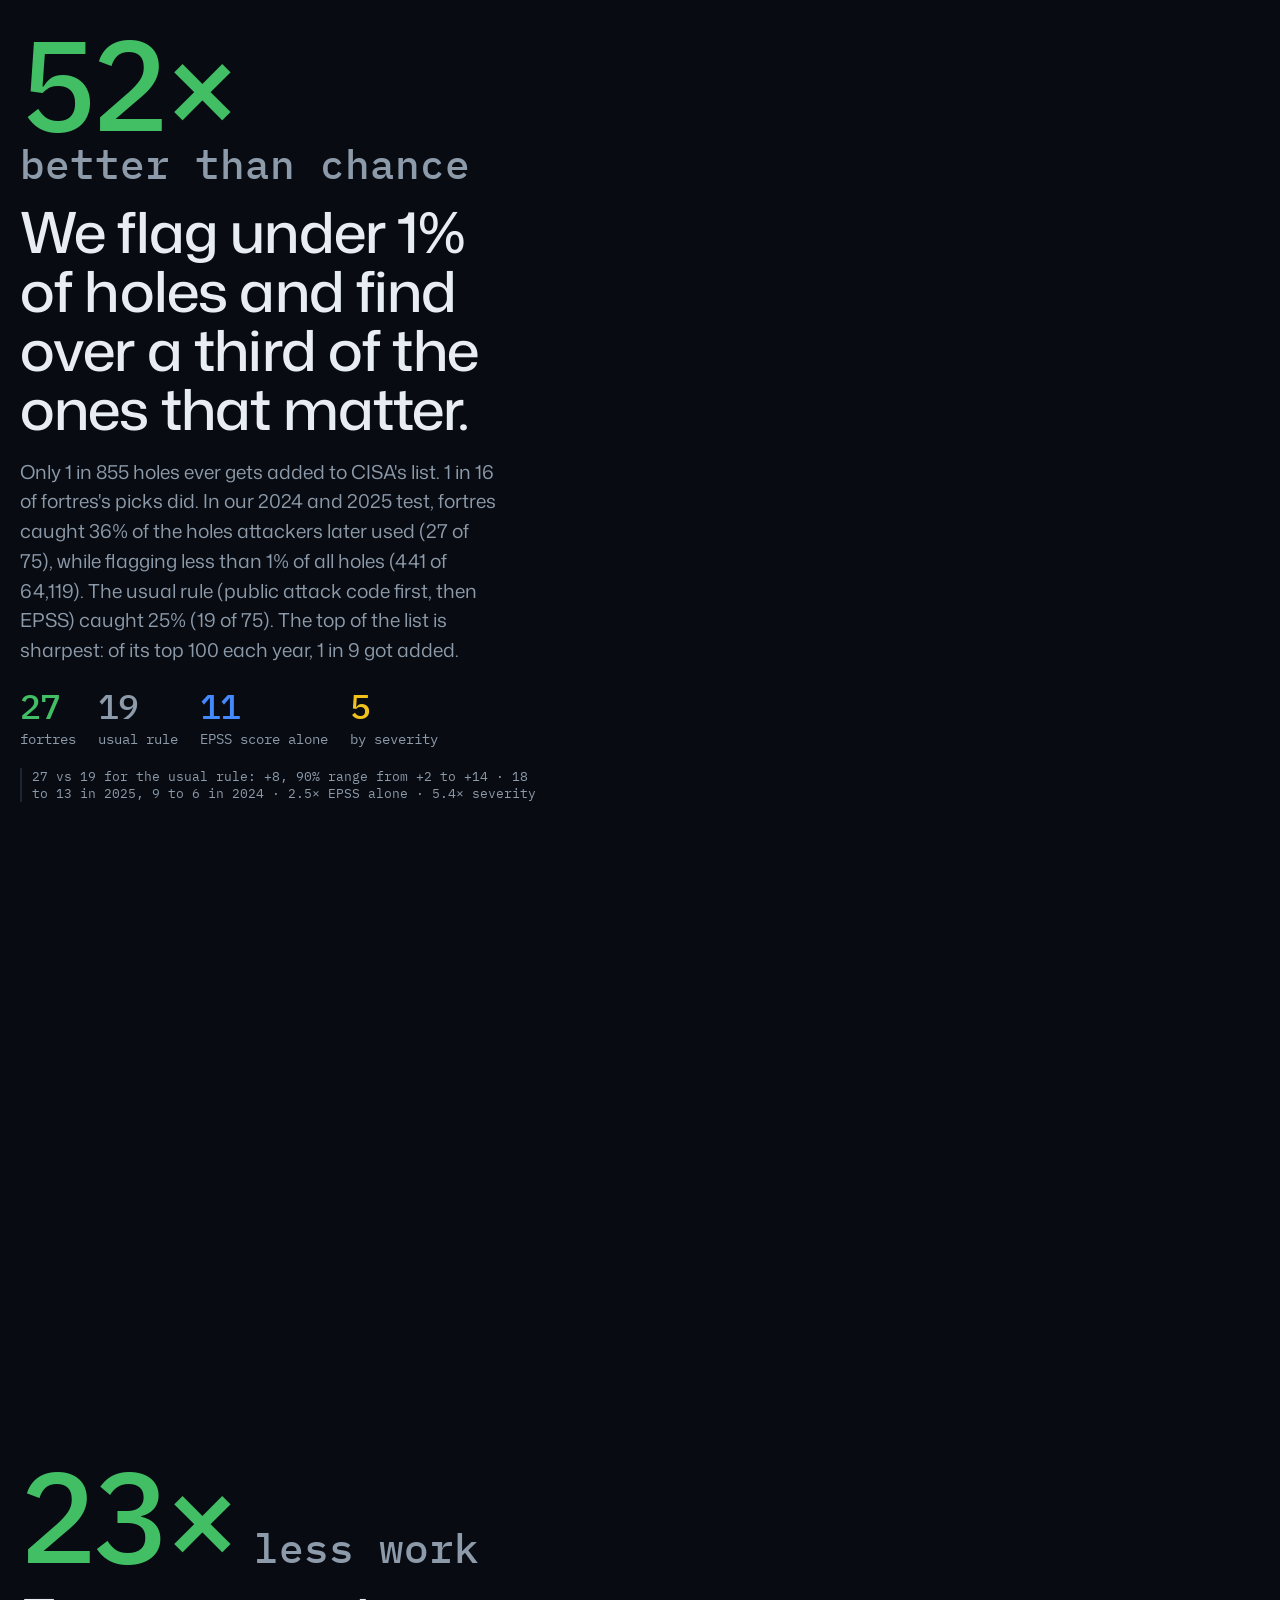
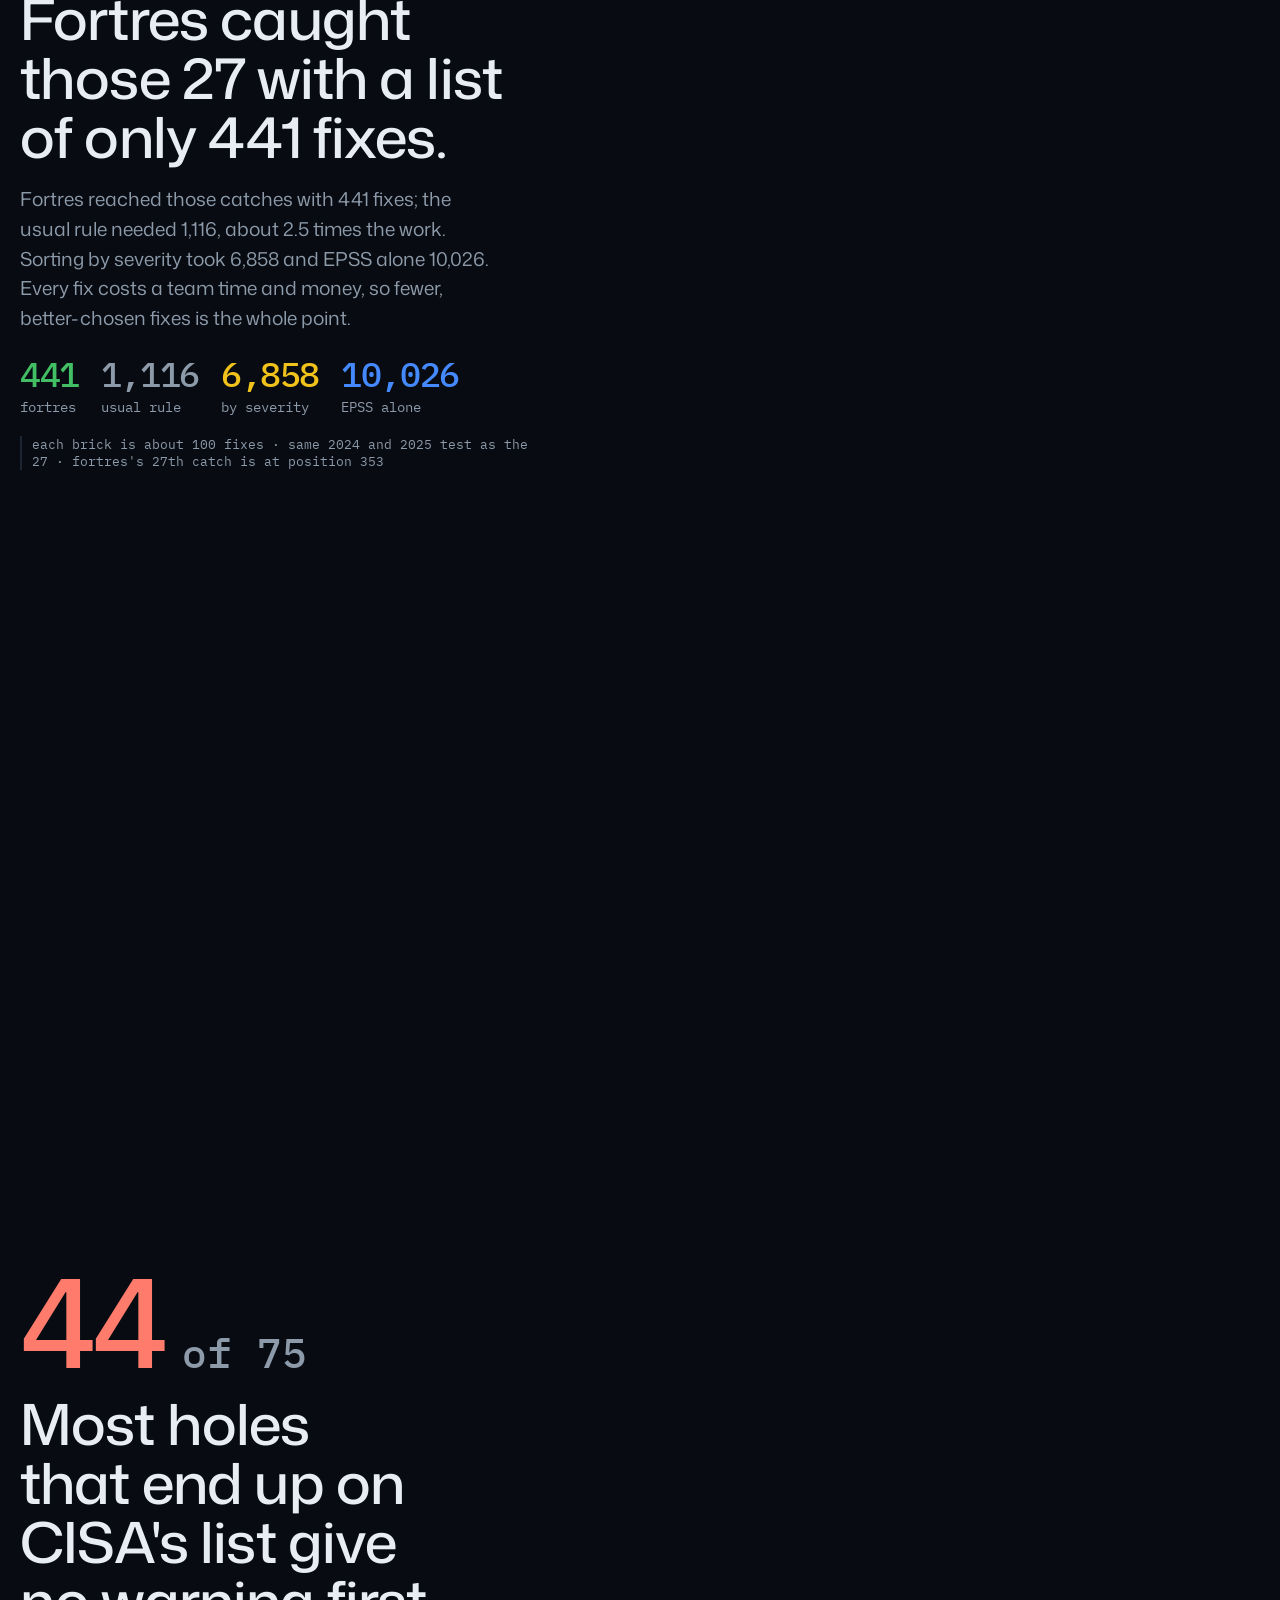
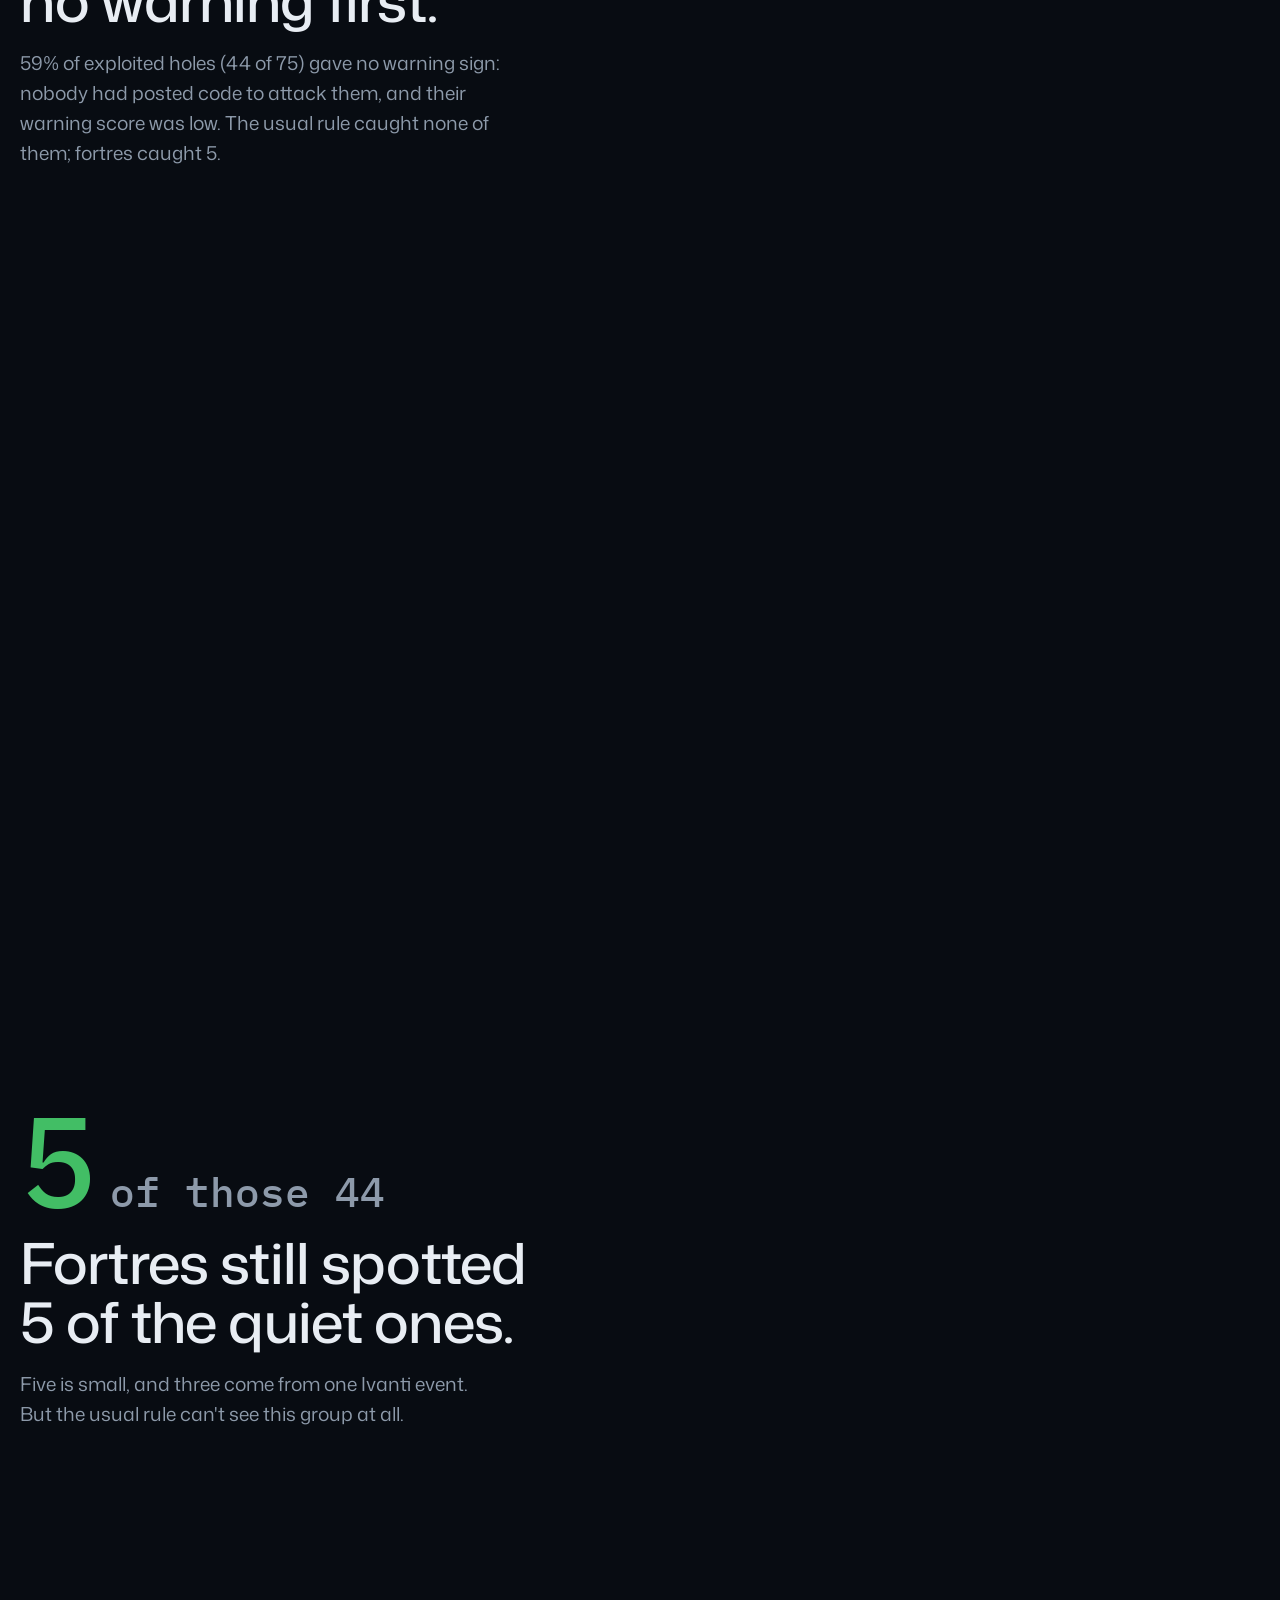
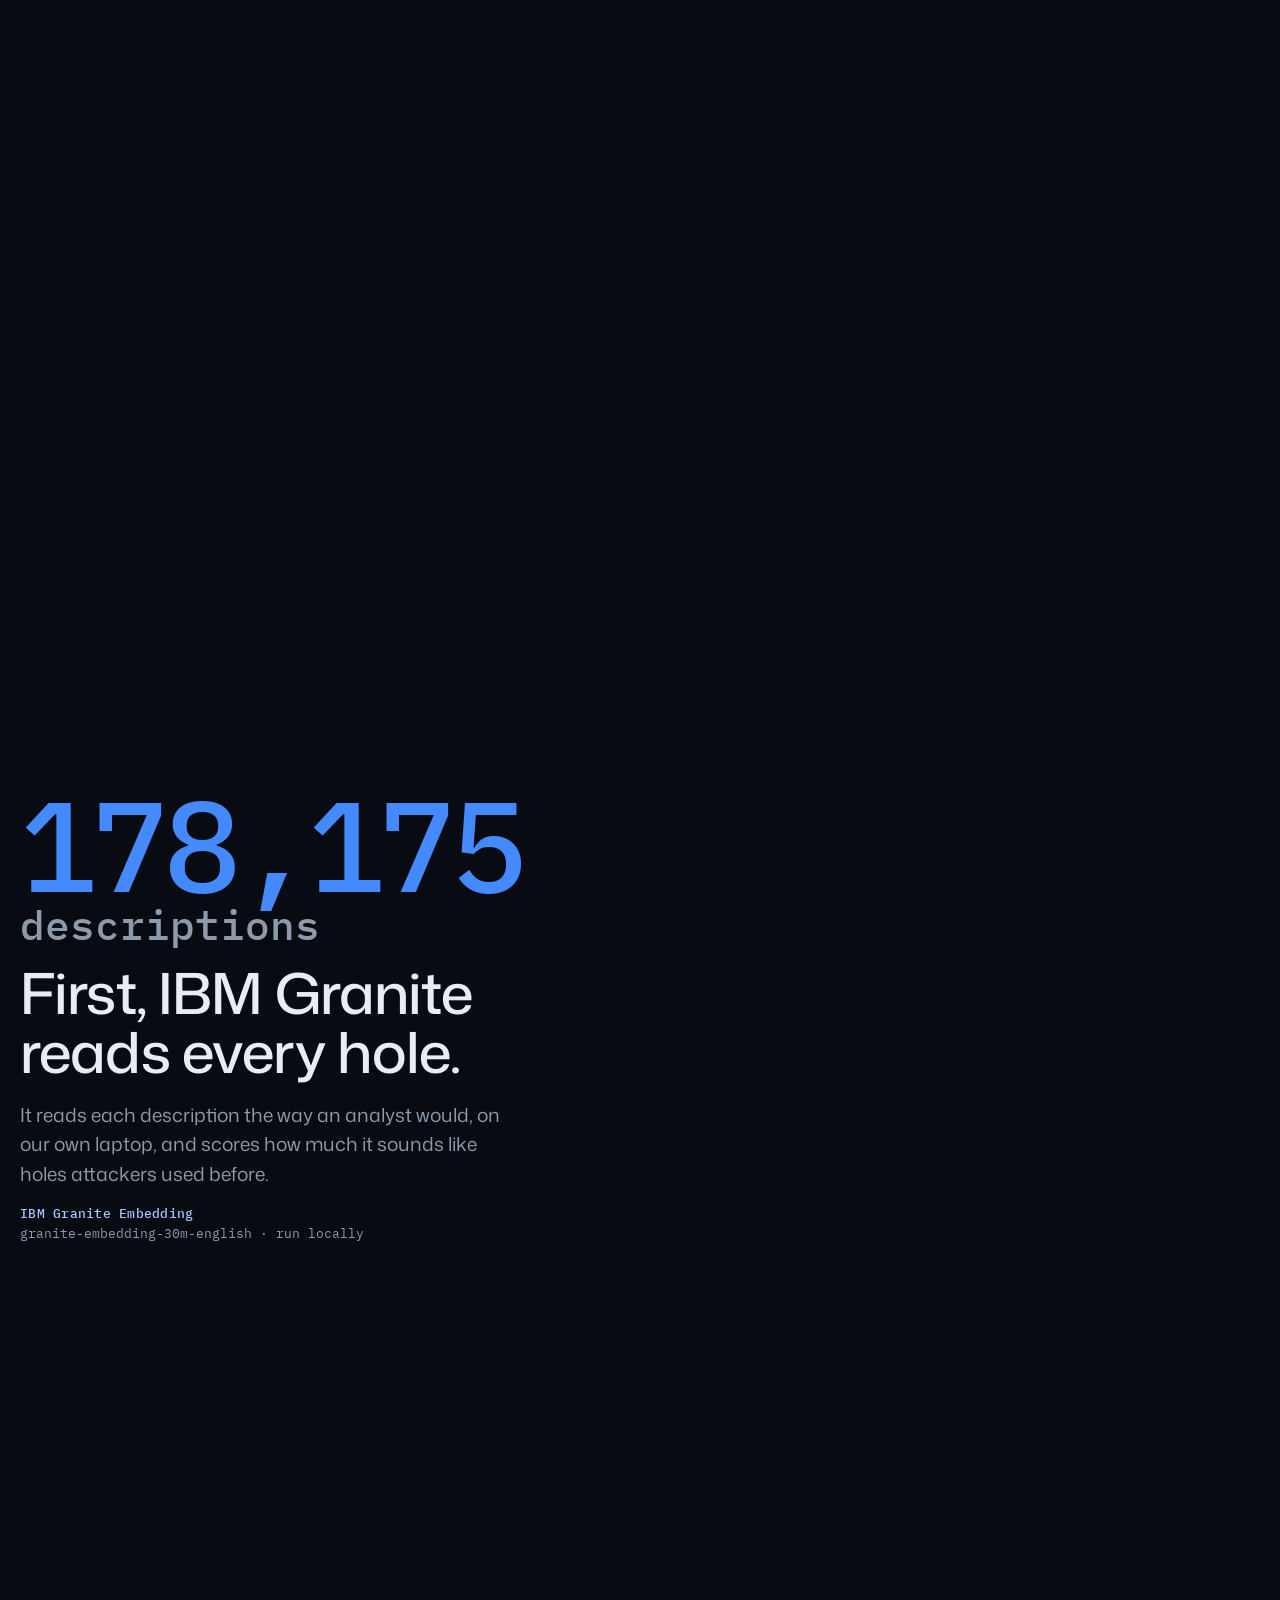
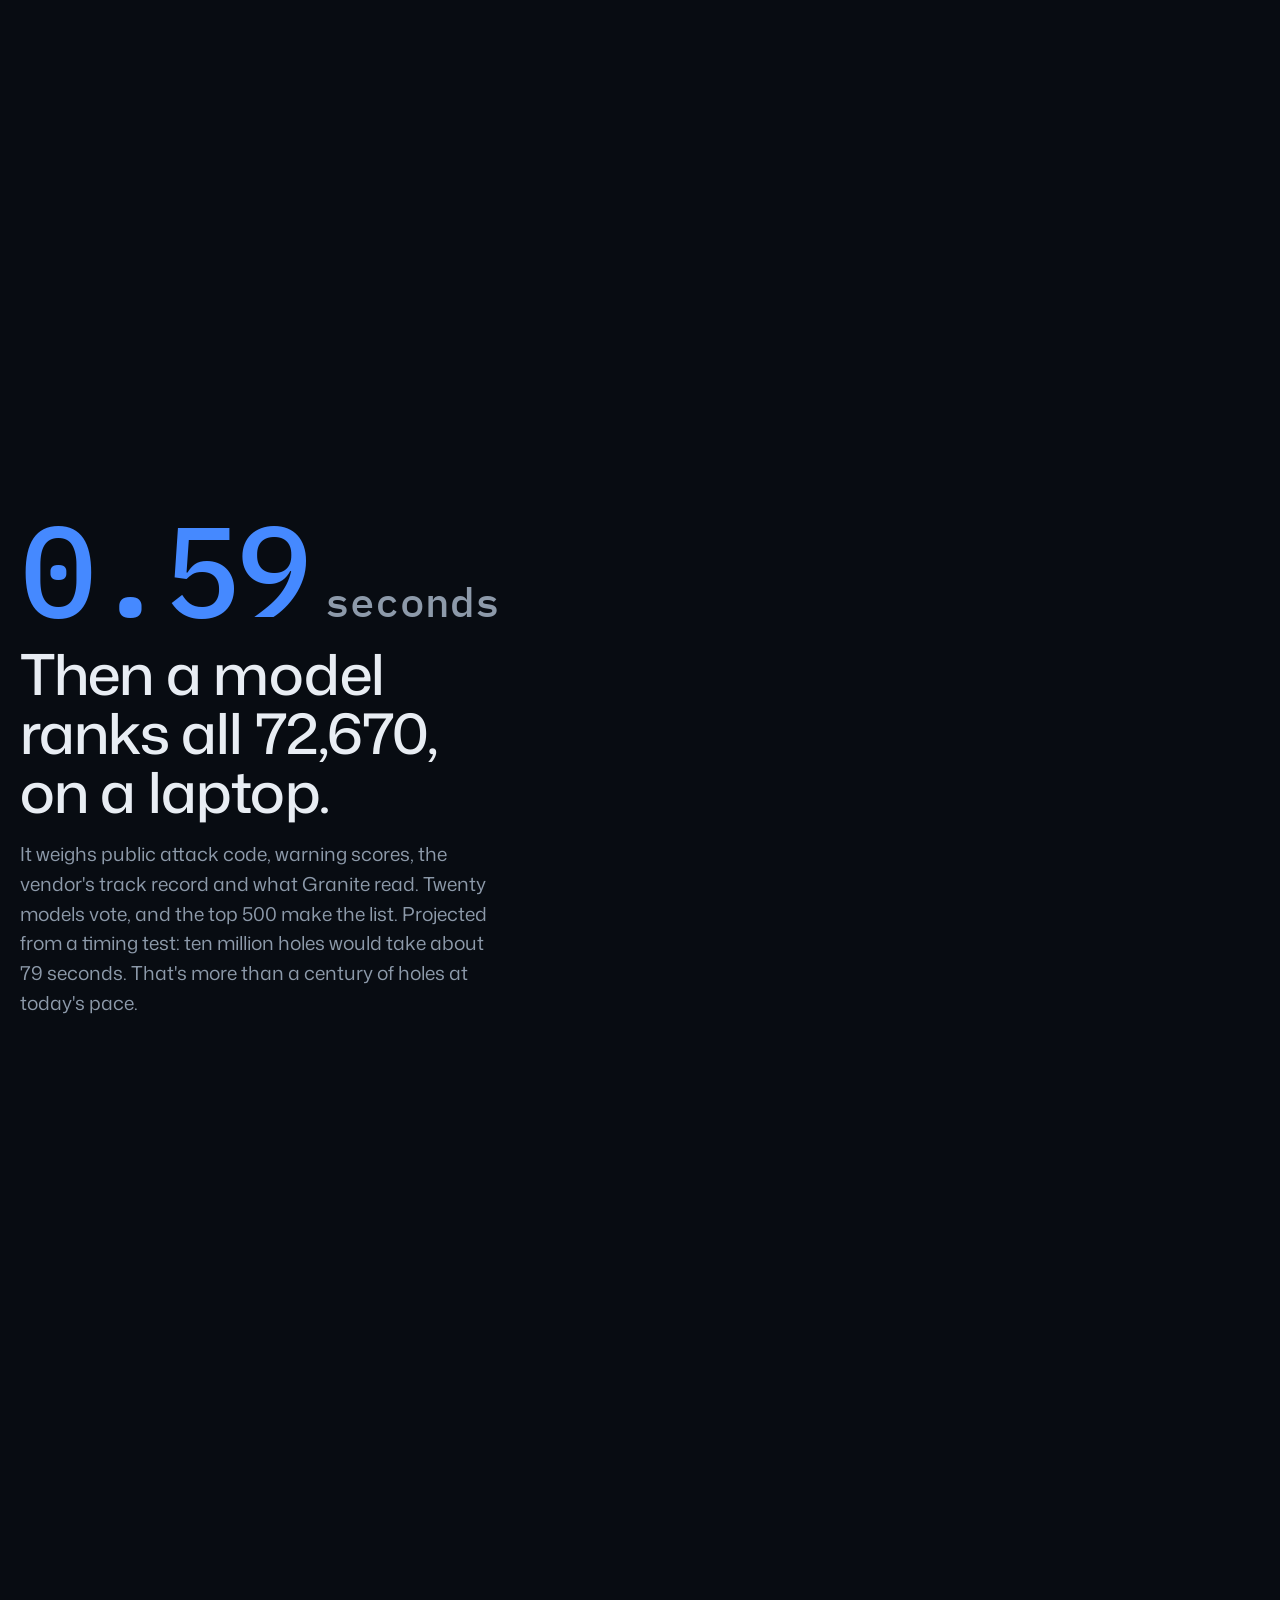
==== commit eb26465d: "Site: demo video tab Add a demo tab that embeds the two-minute video, allow its frame in the site's " ====
--- a/site/index.html
+++ b/site/index.html
@@ -14,7 +14,7 @@
 <body>
 <header class="top">
   <a class="brand" href="#story" aria-label="fortres home"><svg width="21" height="27" viewBox="400 180 610 790" aria-hidden="true"><path d="M450 293L528 266L532 330L608 310L610 238L703 201L797 238L798 310L876 330L880 266L958 293L958 412L703 362L452 412Z" fill="none" stroke="currentColor" stroke-width="40" stroke-linejoin="miter" stroke-miterlimit="8"/><path d="M487 450L703 398L919 450L884 492L884 742L703 840L522 742L522 492Z" fill="none" stroke="currentColor" stroke-width="40" stroke-linejoin="miter" stroke-miterlimit="8"/><path d="M507 606L425 655L425 798L703 948L982 798L982 655L900 606" fill="none" stroke="currentColor" stroke-width="40" stroke-linejoin="miter" stroke-miterlimit="8"/></svg>fortres</a>
-  <nav class="tabs" aria-label="Pages"><a href="#story" id="t-story" aria-current="page">story</a><a href="#found" id="t-found">findings</a><a href="#picks" id="t-picks">the 500</a><a href="#lookup" id="t-lookup">look up</a></nav>
+  <nav class="tabs" aria-label="Pages"><a href="#story" id="t-story" aria-current="page">story</a><a href="#found" id="t-found">findings</a><a href="#picks" id="t-picks">the 500</a><a href="#lookup" id="t-lookup">look up</a><a href="#demo" id="t-demo">demo</a></nav>
 </header>
 <div class="prog" id="prog" aria-hidden="true"></div>
 <div class="poster" aria-hidden="true"></div>
@@ -223,6 +223,13 @@
     <form class="lsearch" id="lform" role="search"><label for="lq" class="sr" style="position:absolute;left:-9999px">CVE ID</label><input id="lq" autocomplete="off" spellcheck="false" placeholder="CVE-2026-4092"><button type="submit">Look up</button></form>
     <div class="tries">Try one: <button type="button" data-c="CVE-2026-39808">CVE-2026-39808</button><button type="button" data-c="CVE-2026-82384">CVE-2026-82384</button><button type="button" data-c="CVE-2026-76034">CVE-2026-76034</button><button type="button" data-c="CVE-2026-46014">CVE-2026-46014</button></div>
     <div class="lres" id="lres" aria-live="polite"></div>
+  </div>
+</div>
+<div id="demo" class="gut">
+  <div class="dwrap">
+    <h1>Two-minute demo</h1>
+    <p class="lead">Fortres ranking the 2026 scoreboard on a laptop. <a href="https://youtu.be/0V3eeukbF3c" target="_blank" rel="noopener">Watch on YouTube</a></p>
+    <div class="vid"><iframe id="vid" title="Fortres two-minute demo video" allow="autoplay; encrypted-media; picture-in-picture; fullscreen" allowfullscreen></iframe></div>
   </div>
 </div>
 <div id="data" class="gut">
--- a/site/fortres.css
+++ b/site/fortres.css
@@ -35,6 +35,12 @@
 .route-picks #data{display:block}
 .route-lookup #data{display:none}
 .route-found #data{display:none}
+.route-demo #data{display:none}
+#demo{display:none;padding-top:calc(env(safe-area-inset-top,0px) + 60px);min-height:100vh}
+.route-demo #demo{display:block}
+#demo .lead a{color:inherit}
+.vid{margin-top:28px;aspect-ratio:16/9;width:100%;border:1px solid var(--line);background:var(--bg)}
+.vid iframe{display:block;width:100%;height:100%;border:0}
 #found{display:none;padding-top:calc(env(safe-area-inset-top,0px) + 60px);min-height:100vh}
 .route-found #found{display:block}
 /* Findings page (#found): one finding per band. Text on the left, a chart on the right drawn from site/data/findings.json.
@@ -314,3 +320,5 @@
 .vs.sm .num{font-size:clamp(30px,2.7vw,38px)}
 .vs.sm{gap:22px}
 @media (max-width:480px){.brand{font-size:0;gap:0}.tabs{gap:0}.tabs a{padding:6px 8px;font-size:12.5px}}
+@media (max-width:400px){.tabs a{padding:6px 5px;font-size:11.5px}}
+@media (max-width:350px){.tabs a{padding:6px 3px;font-size:11px}}
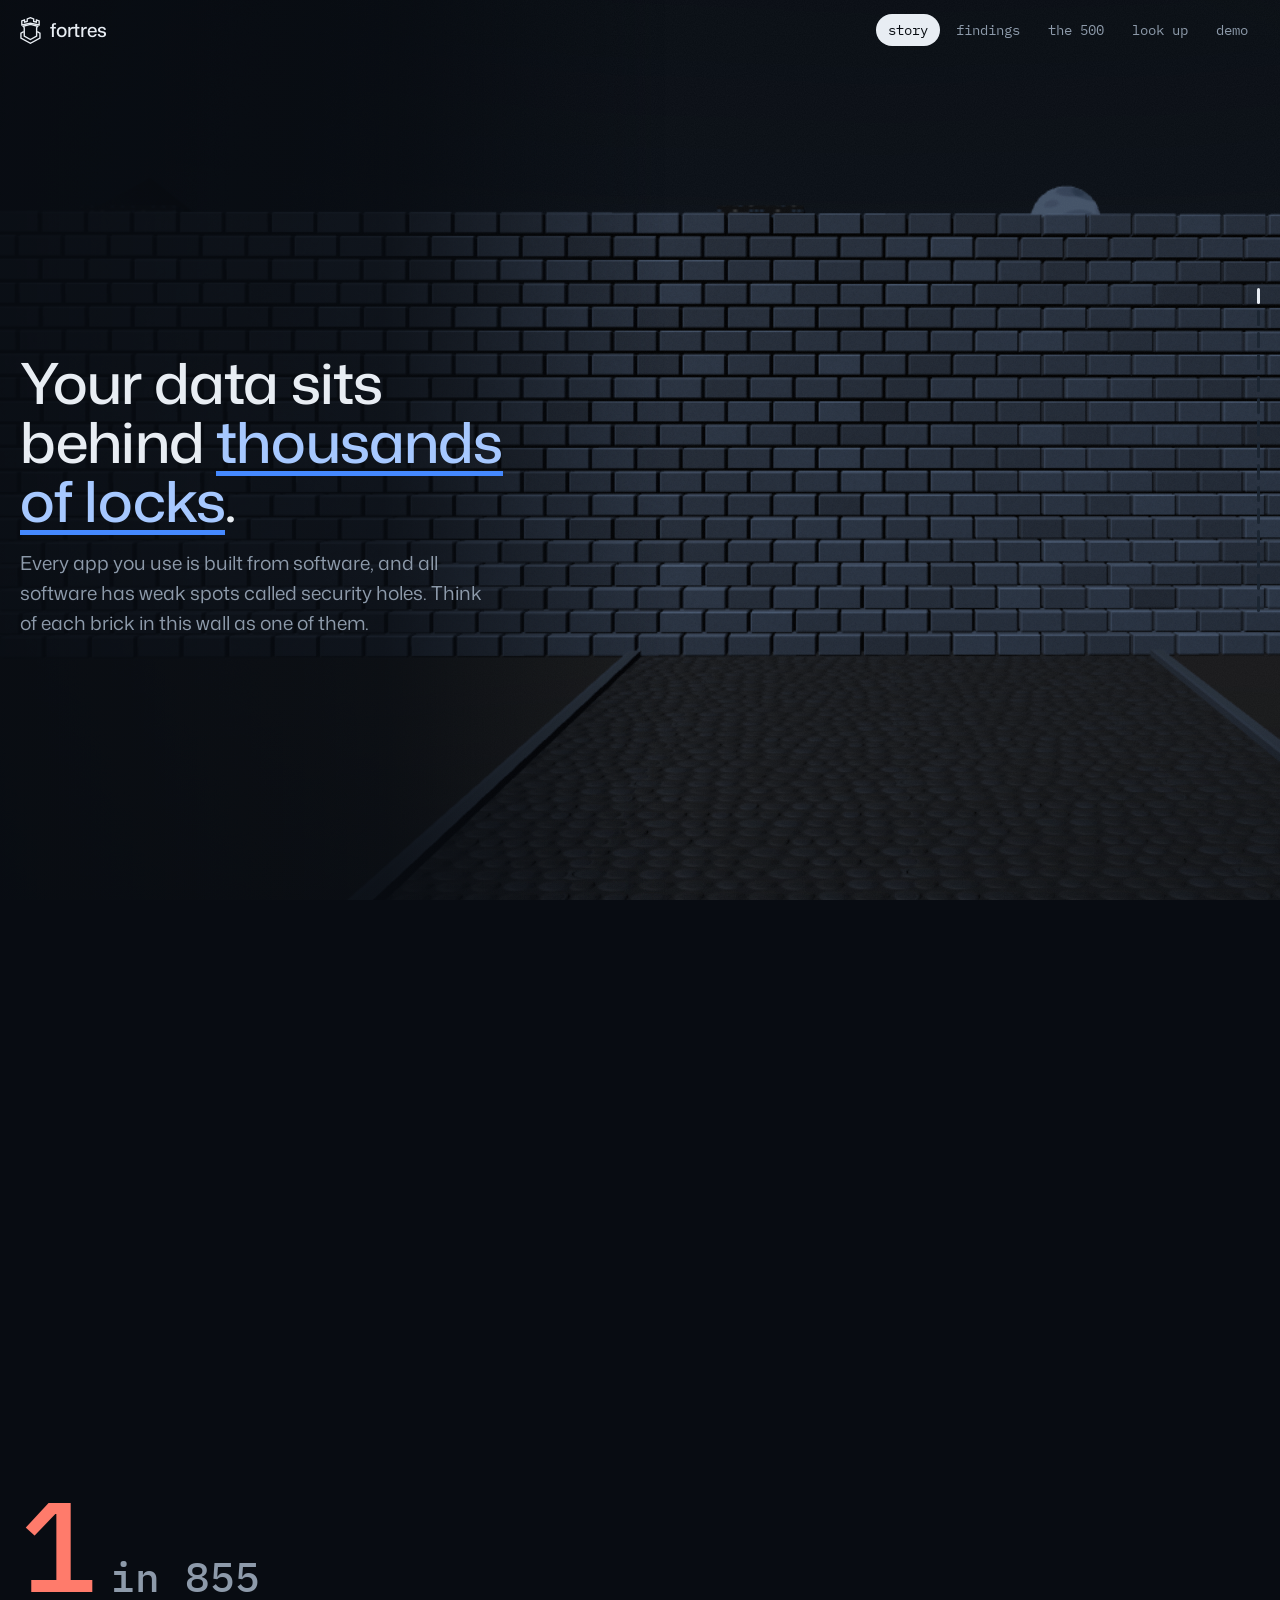
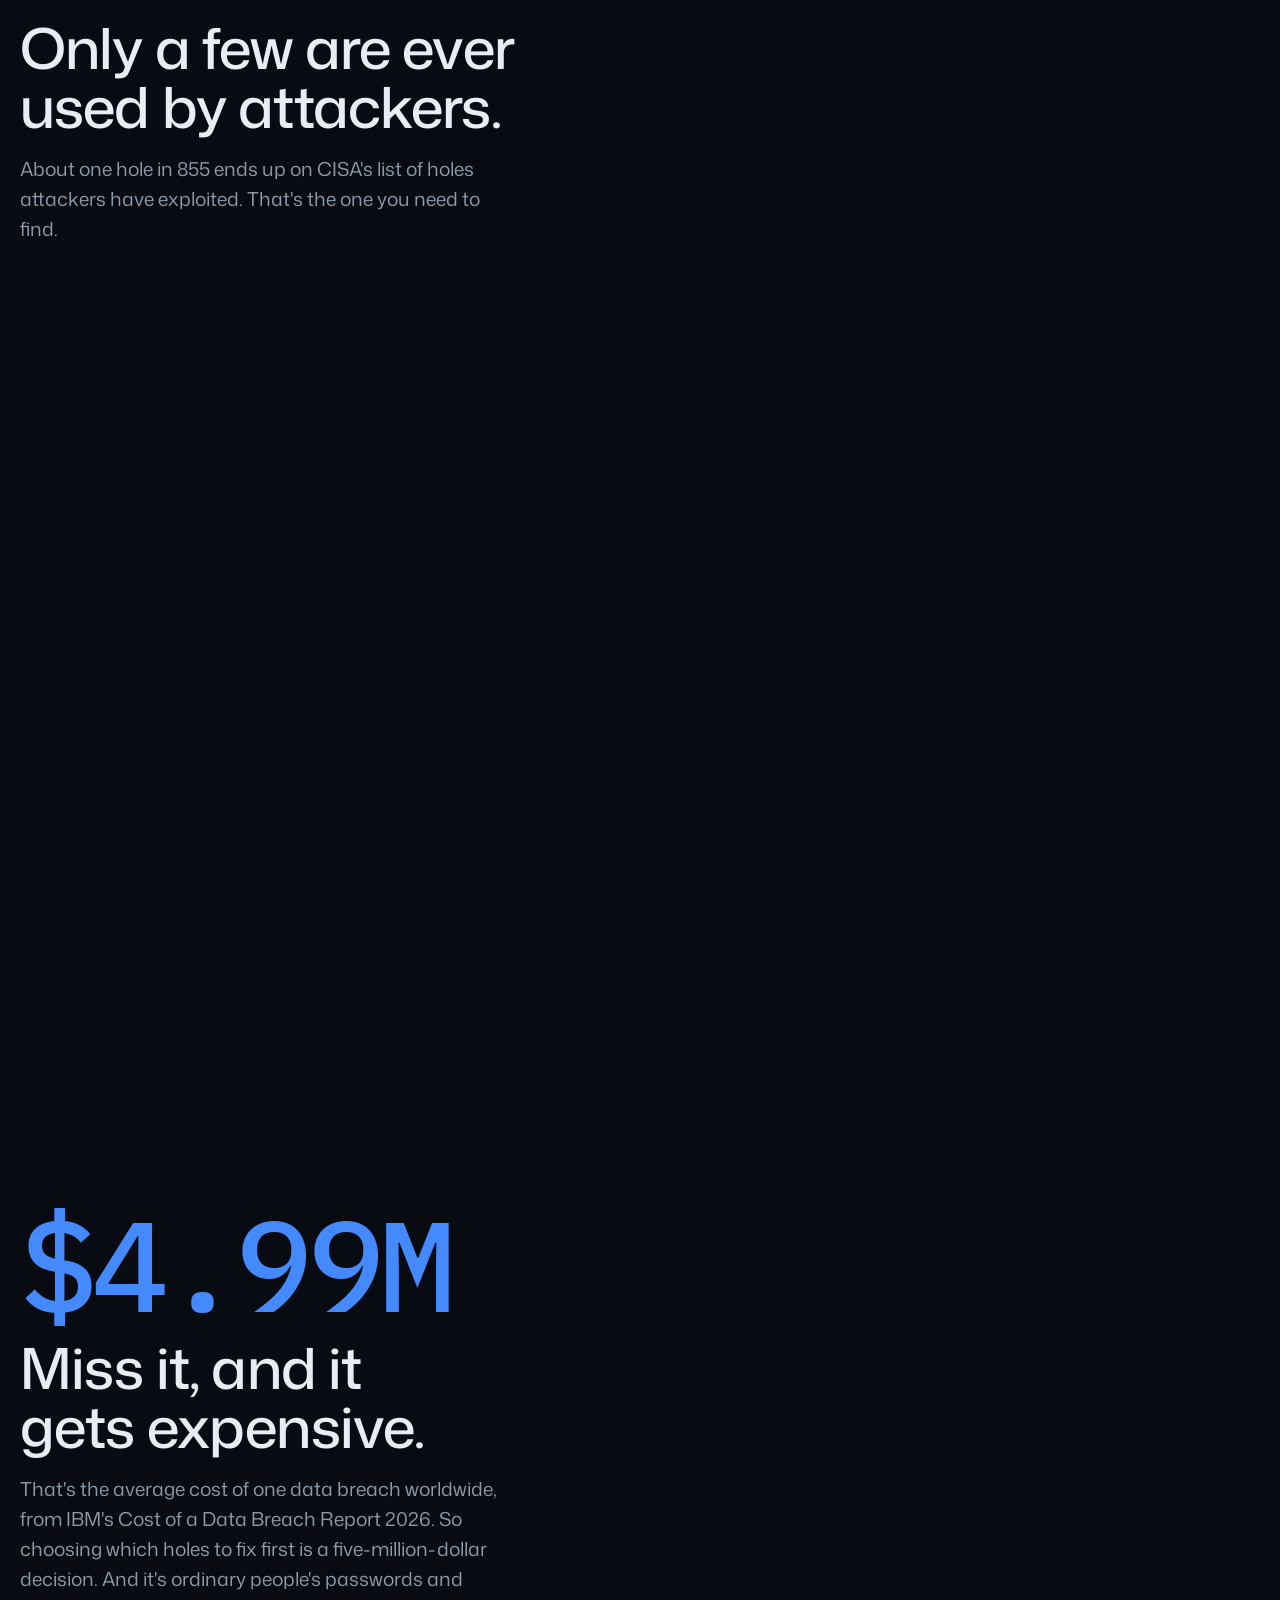
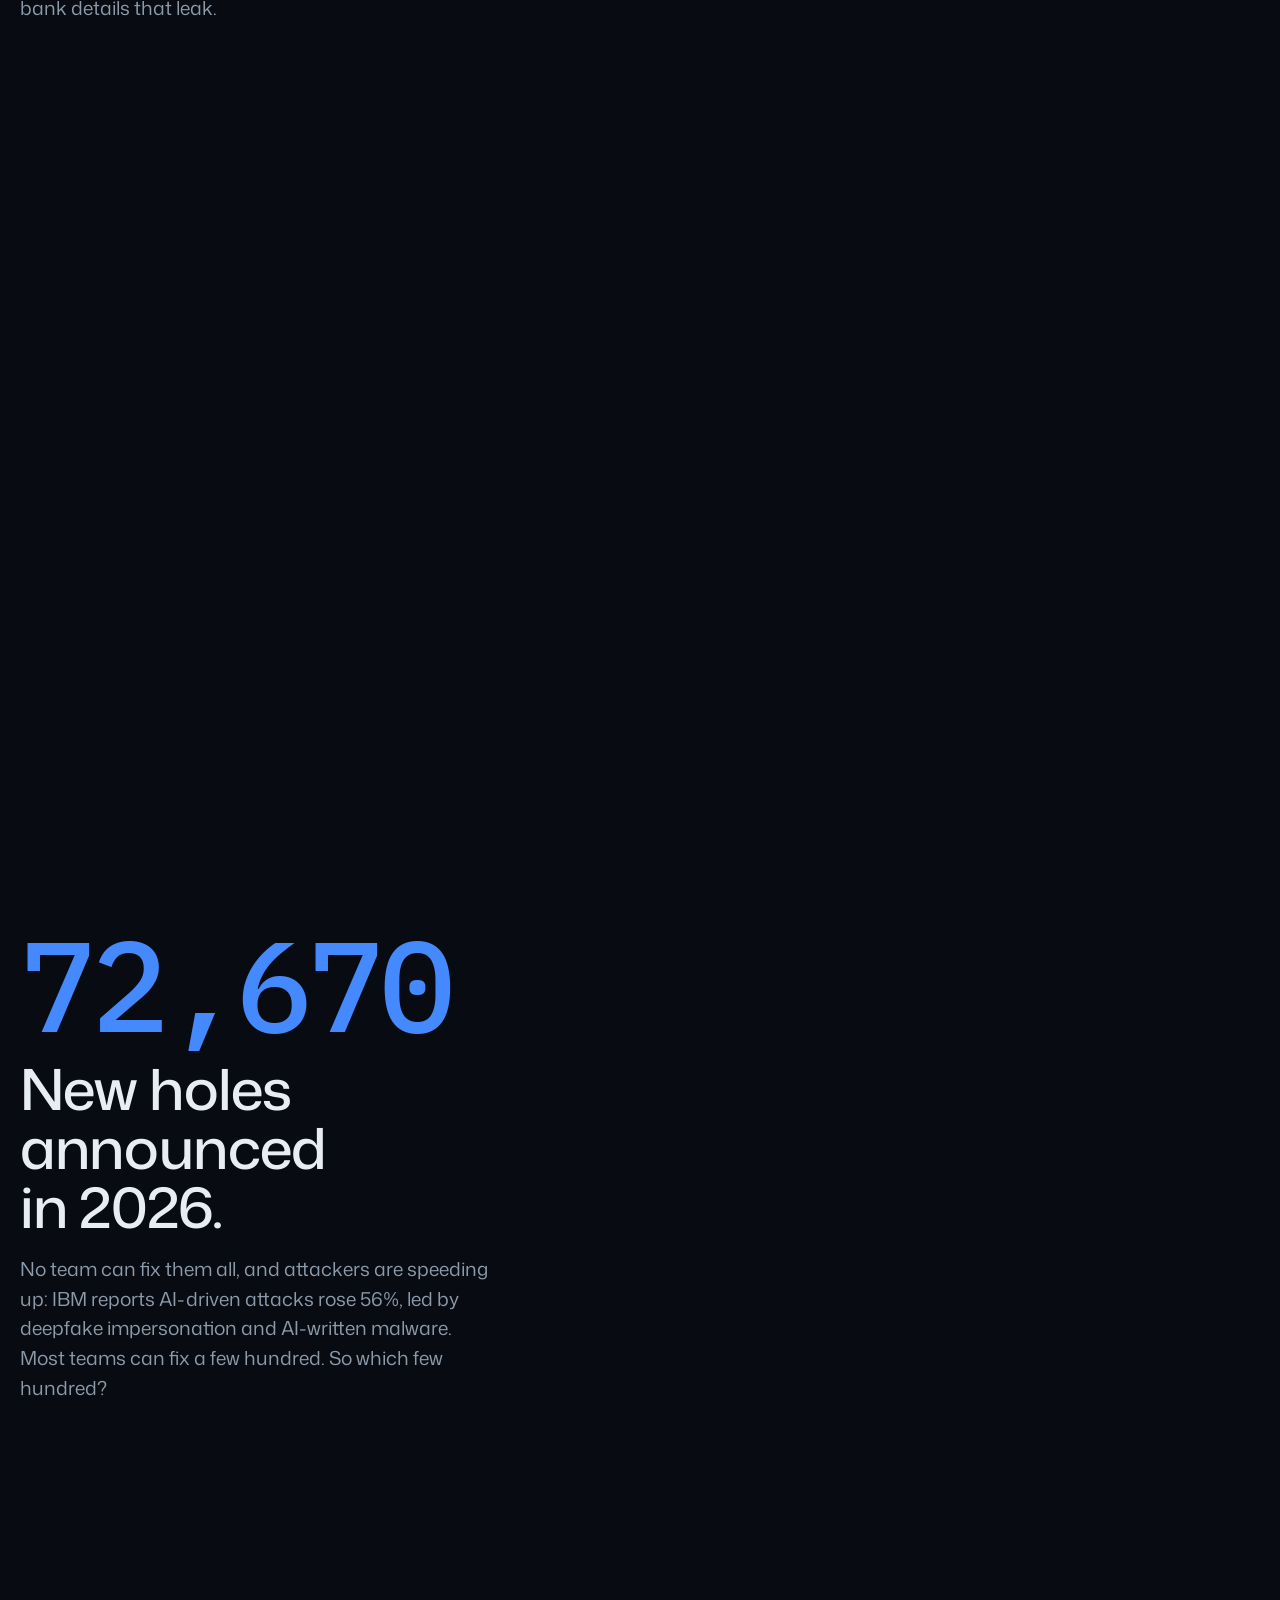
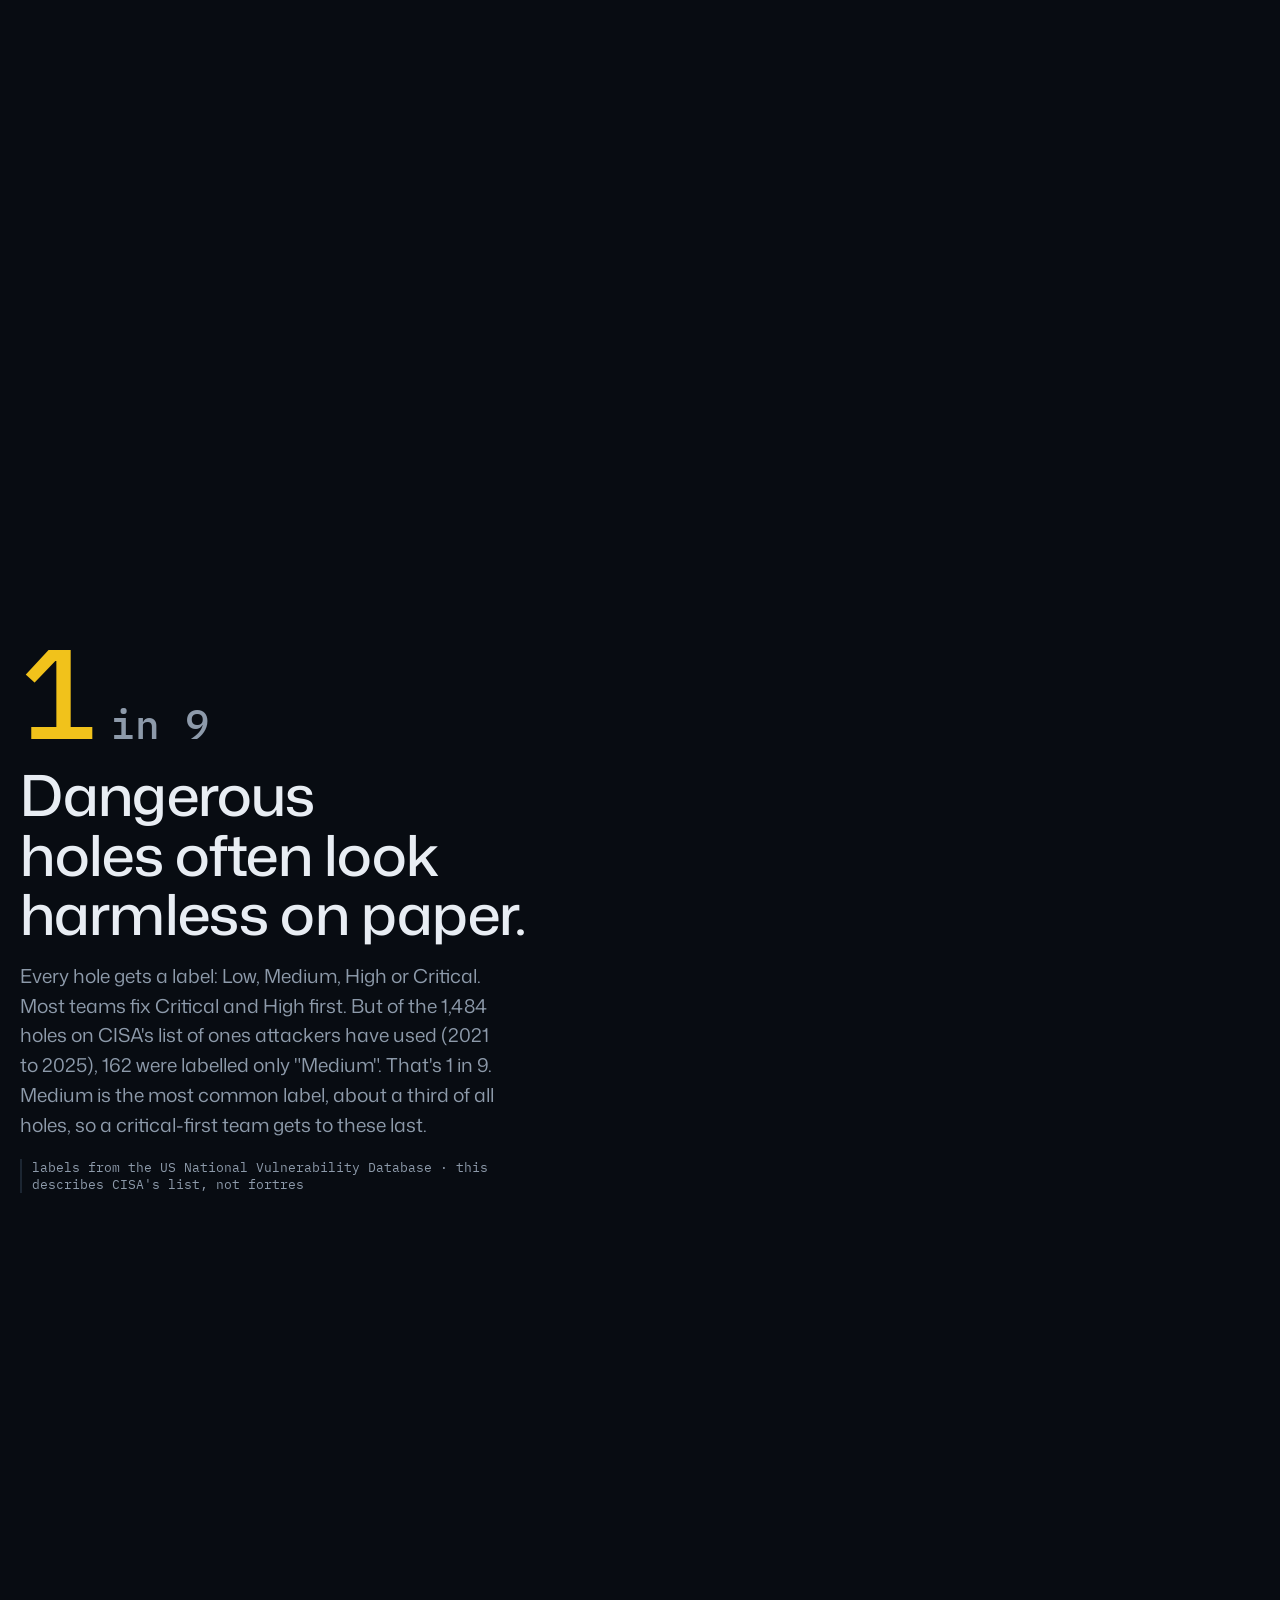
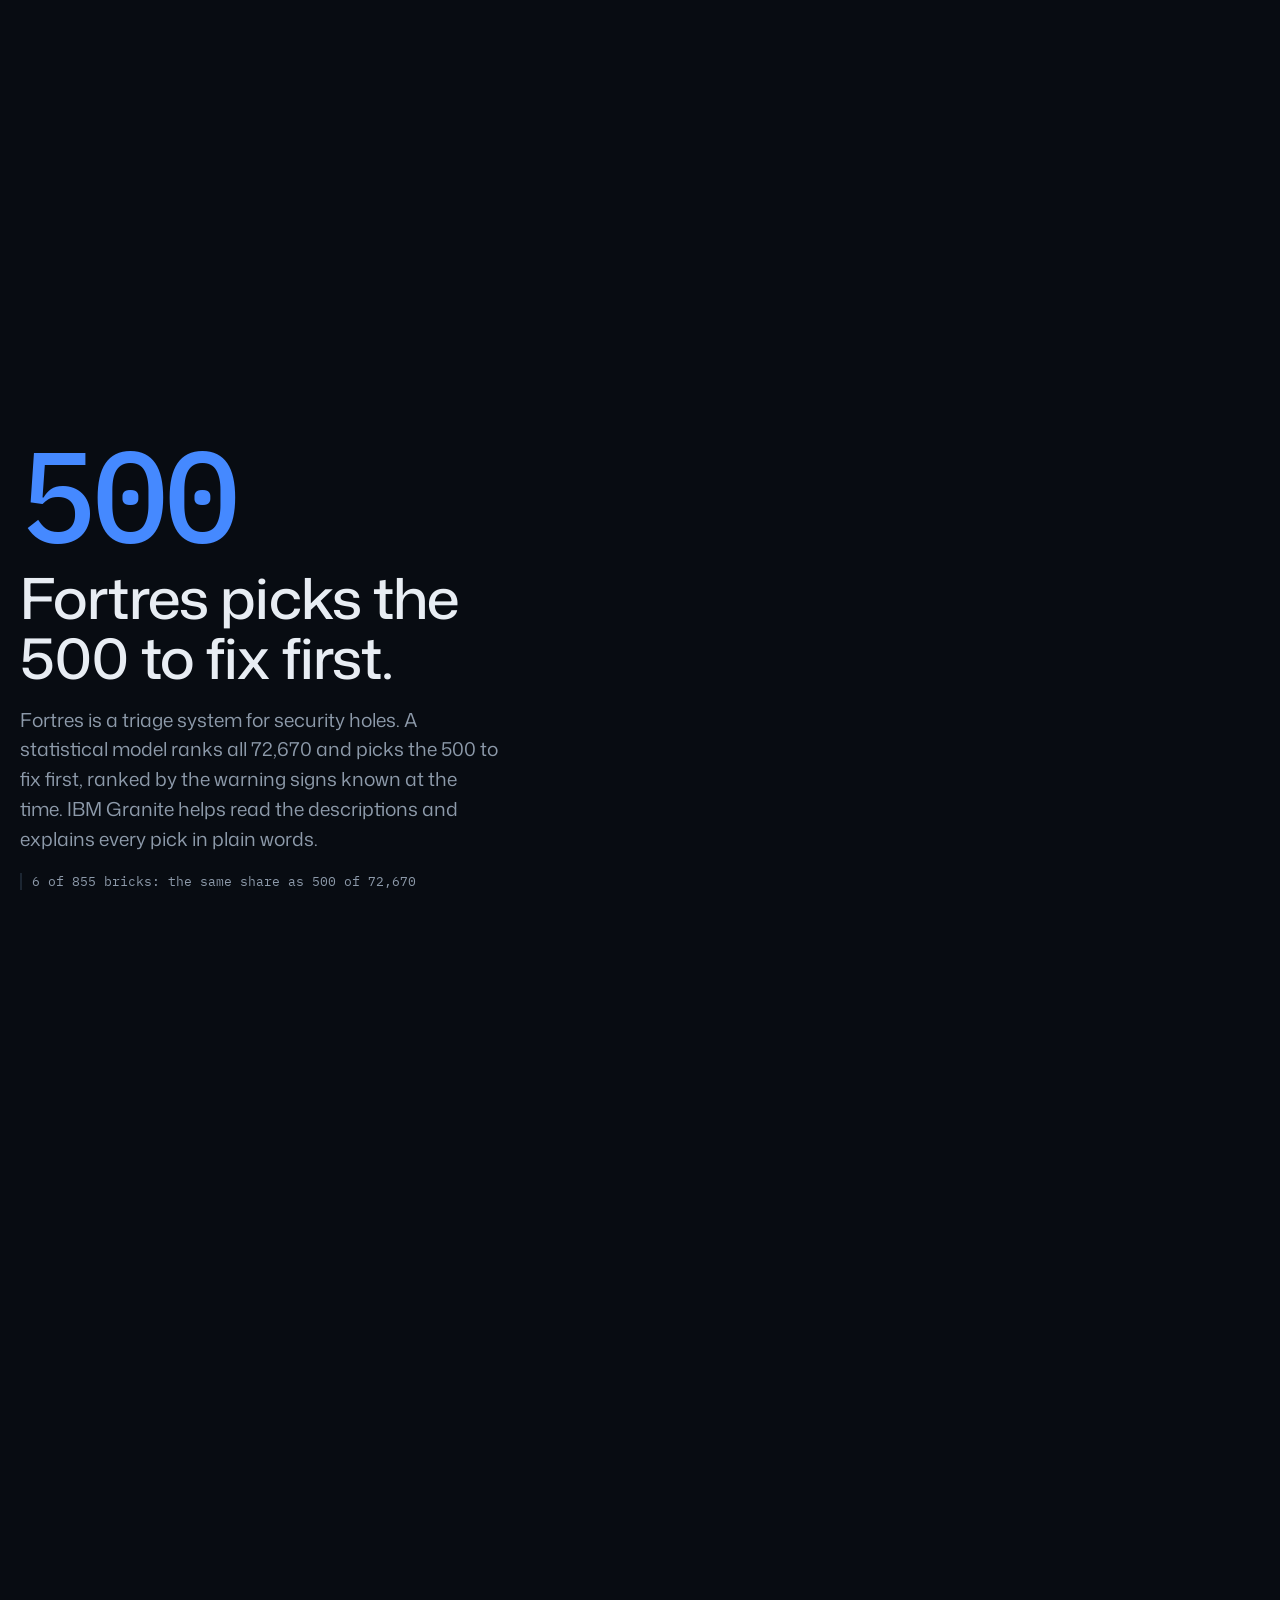
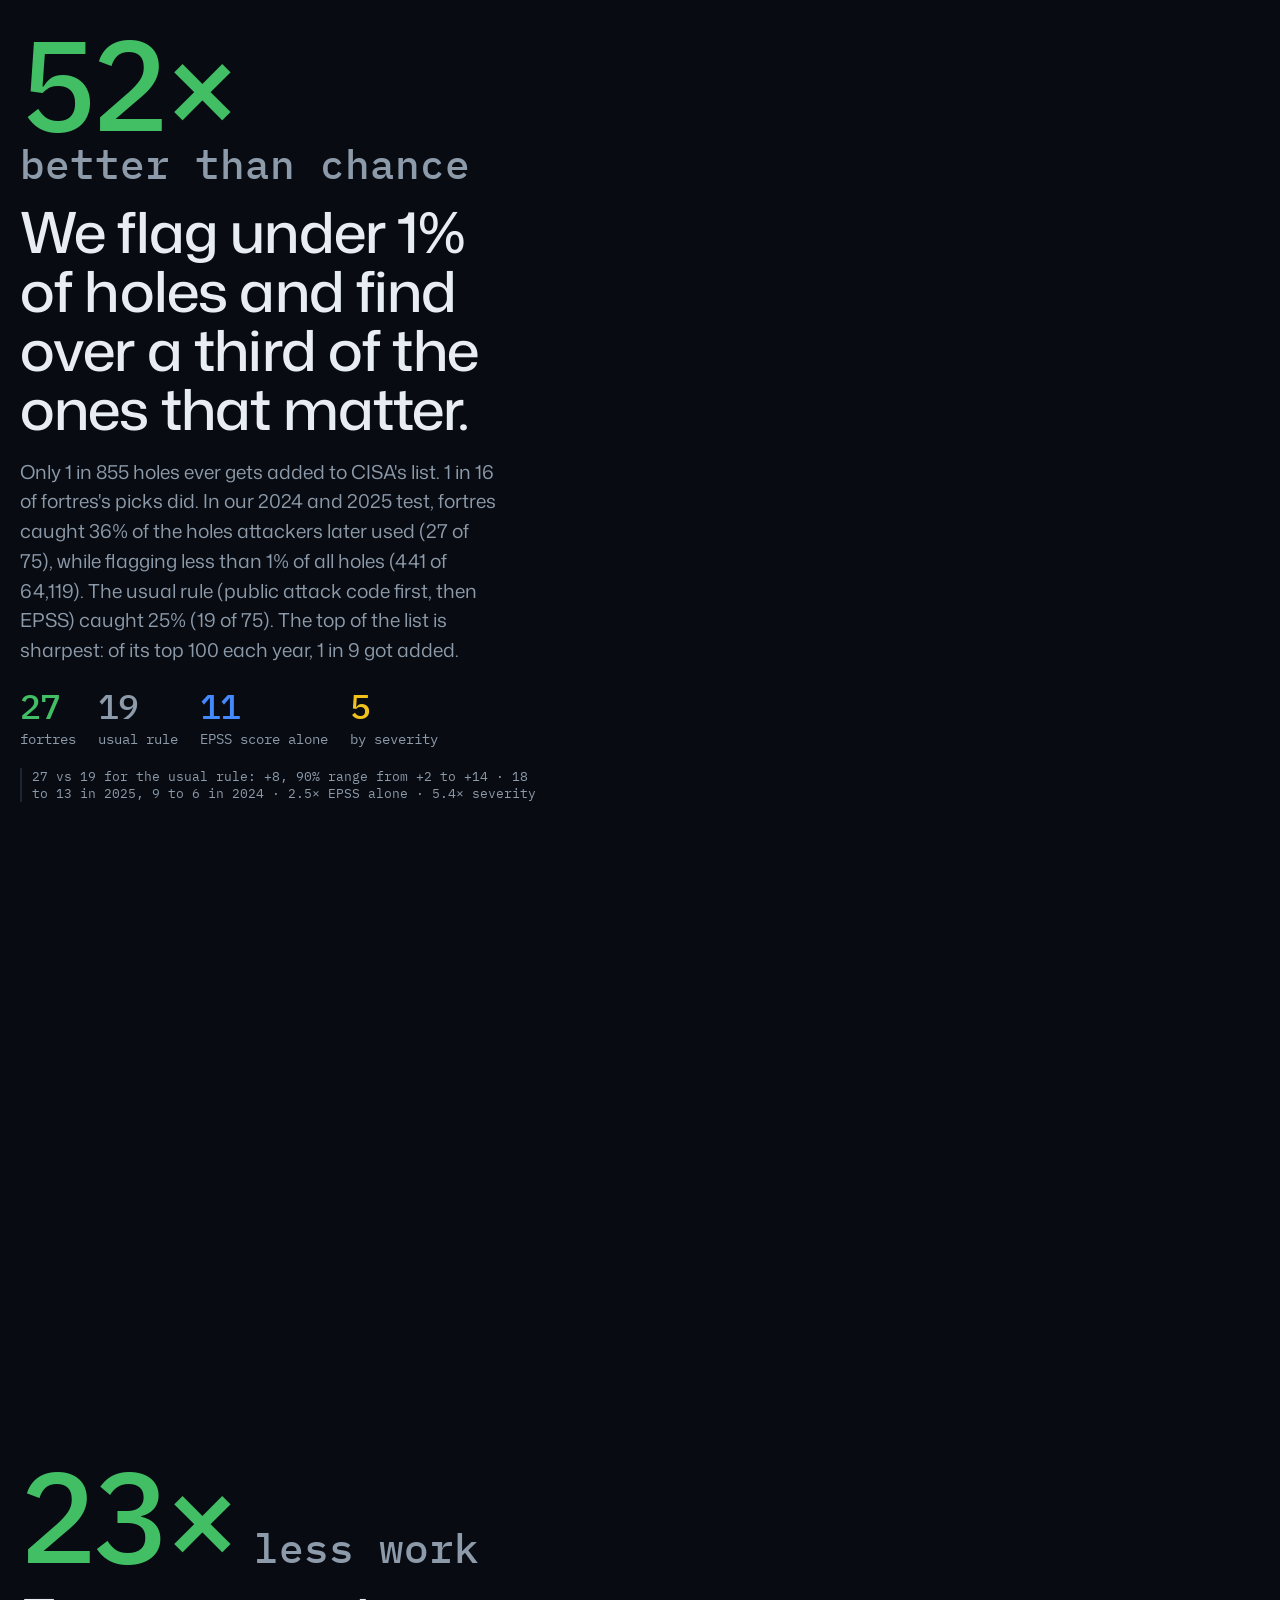
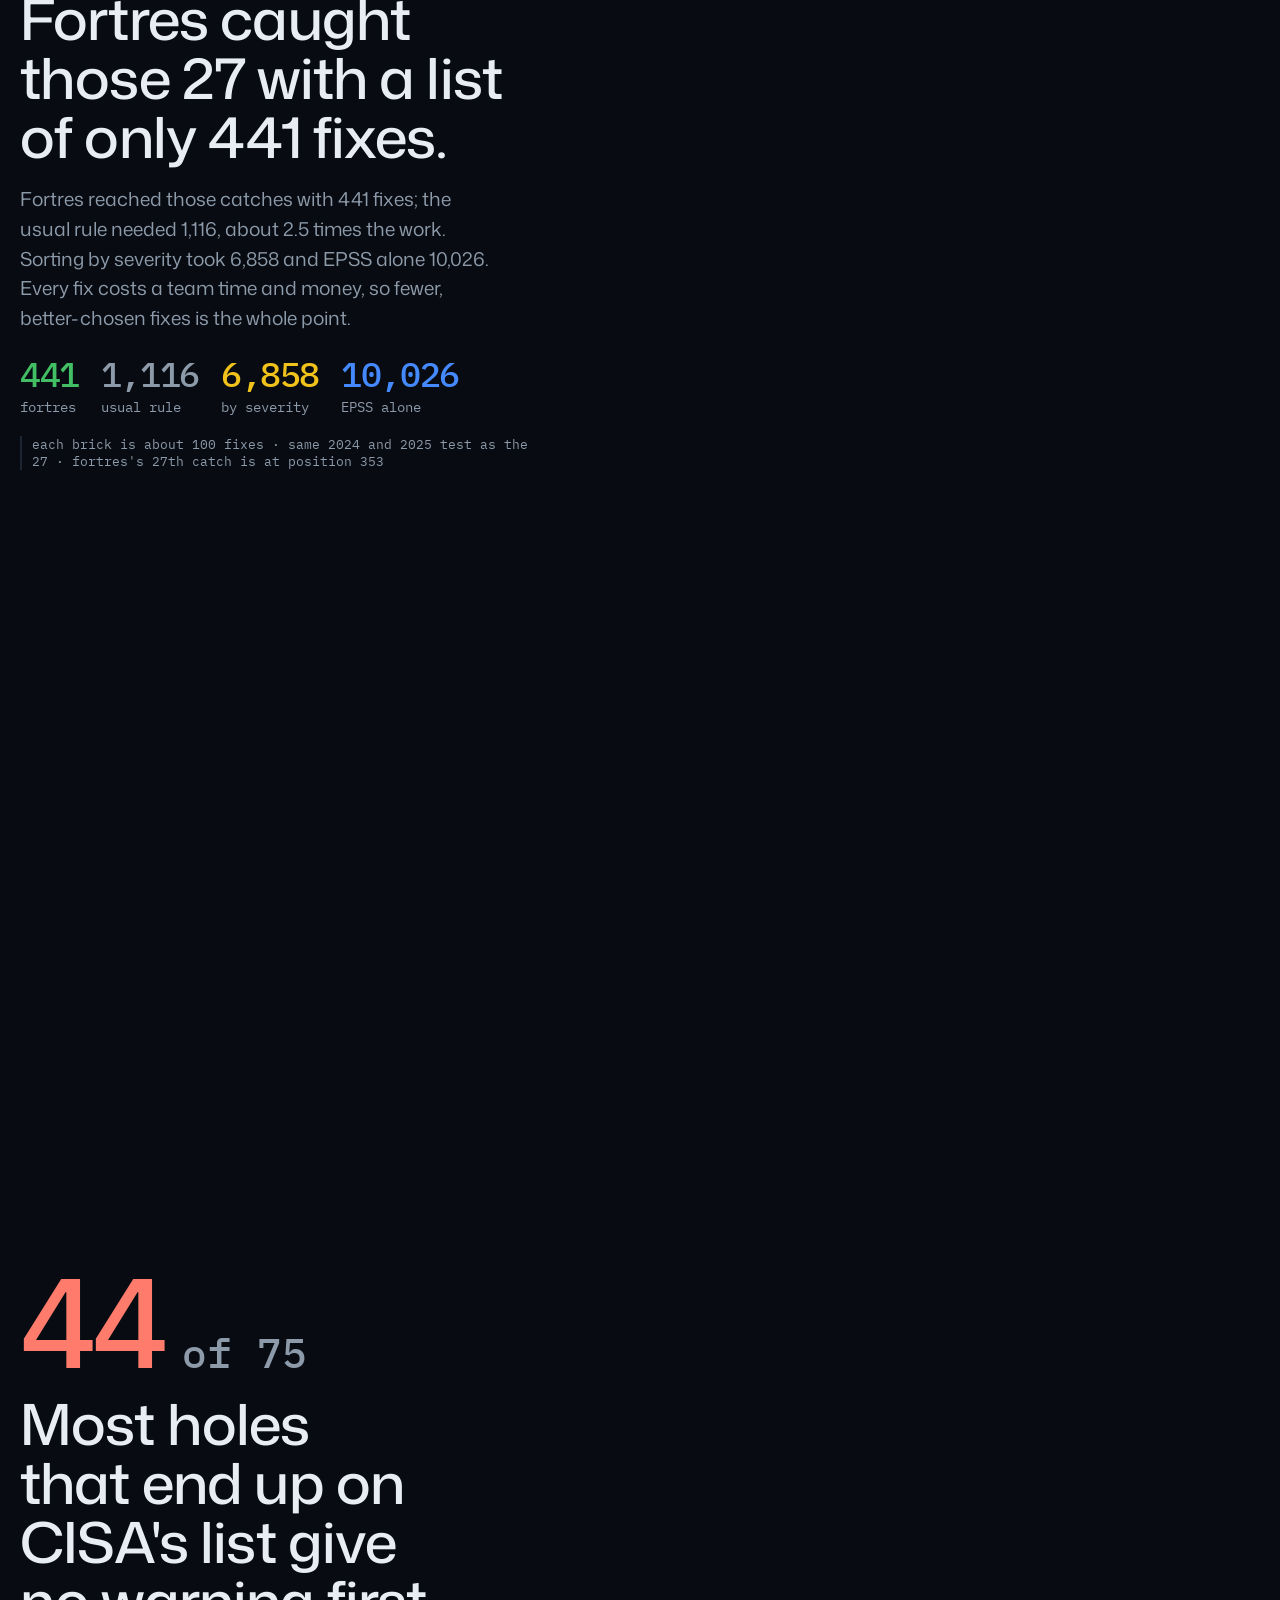
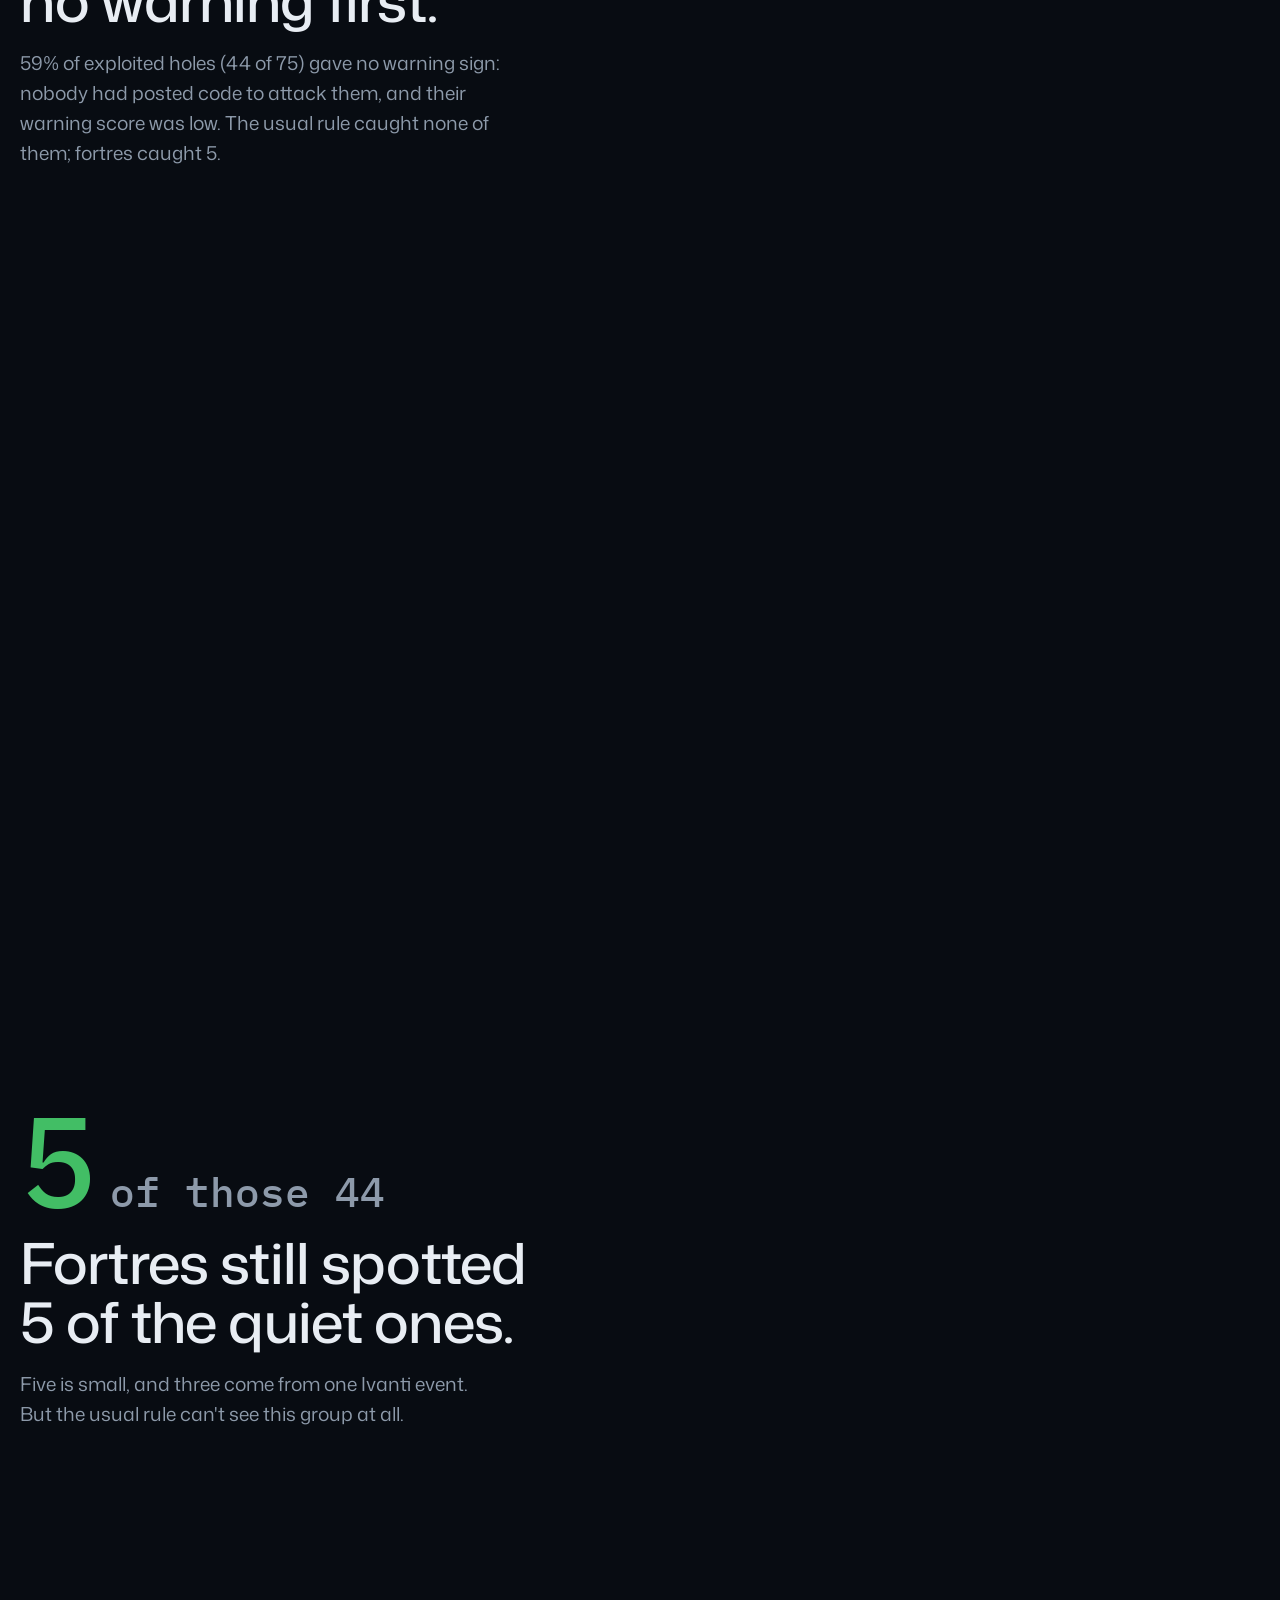
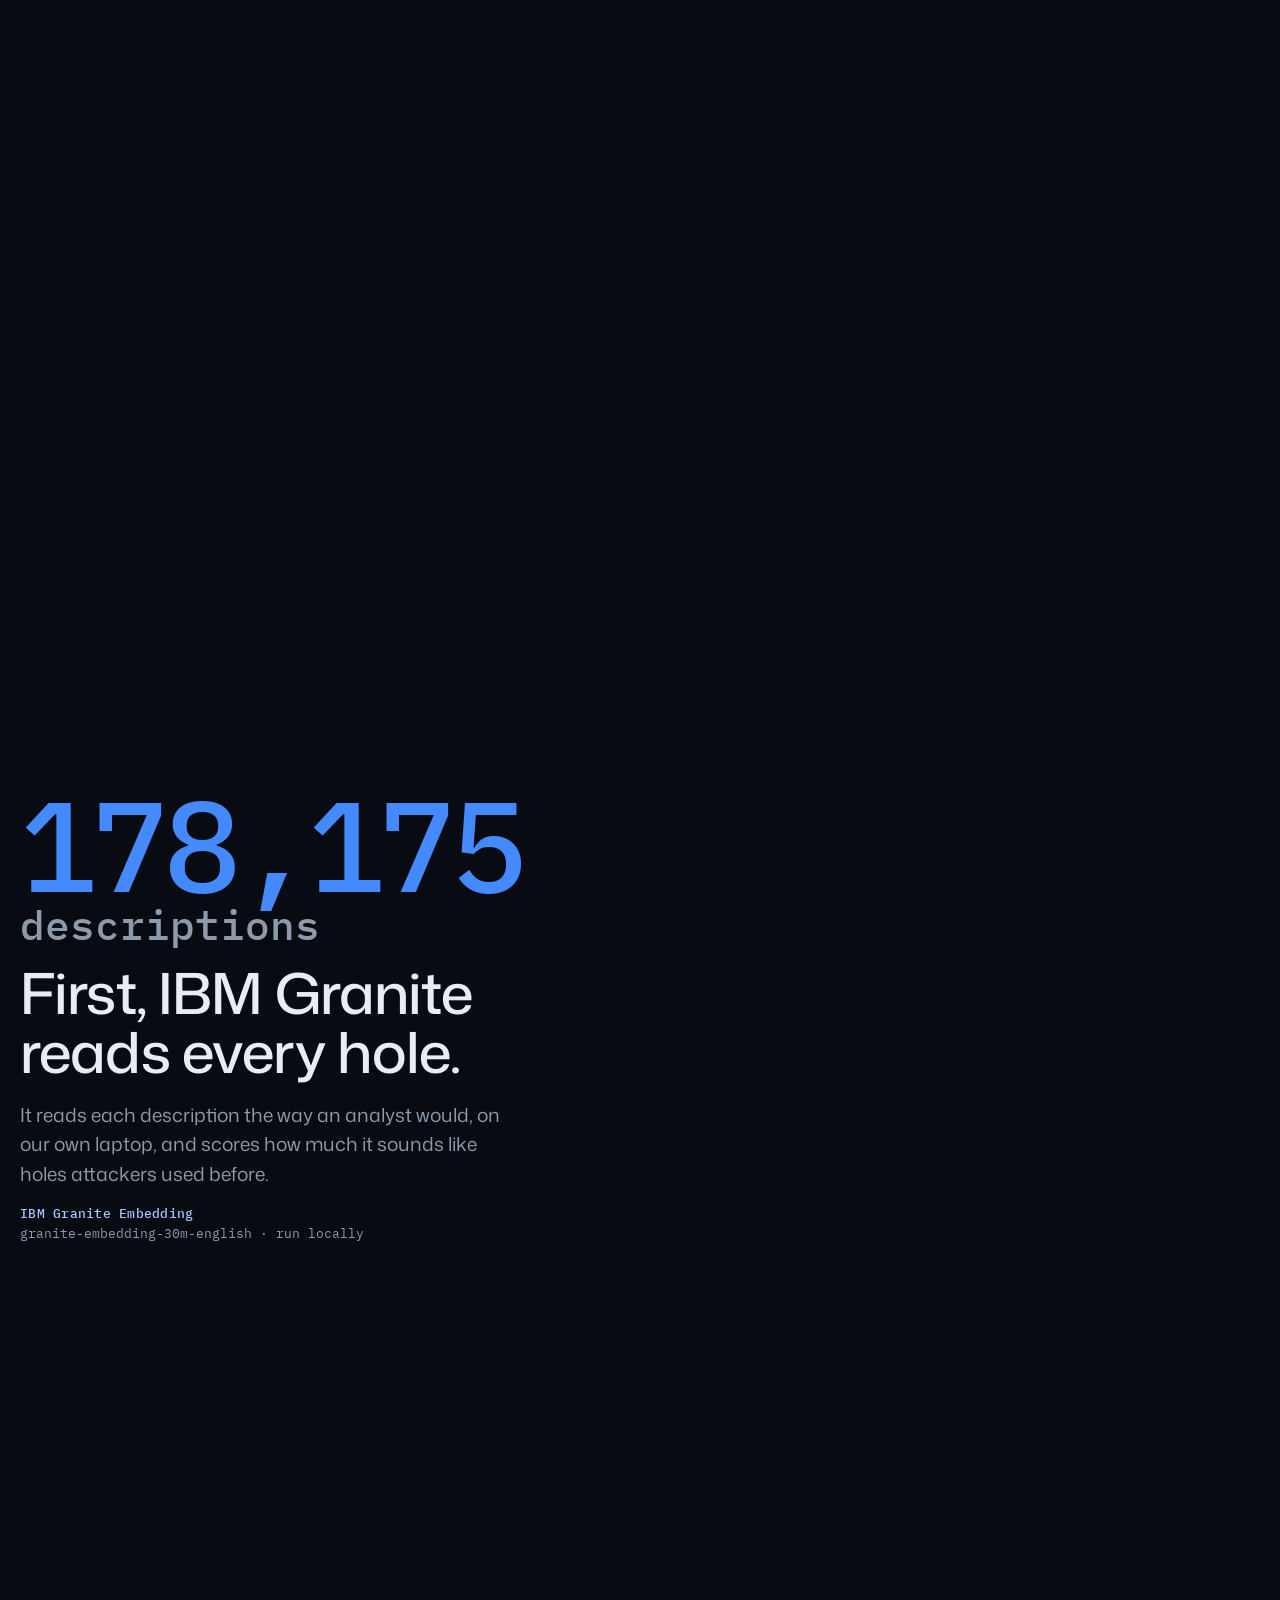
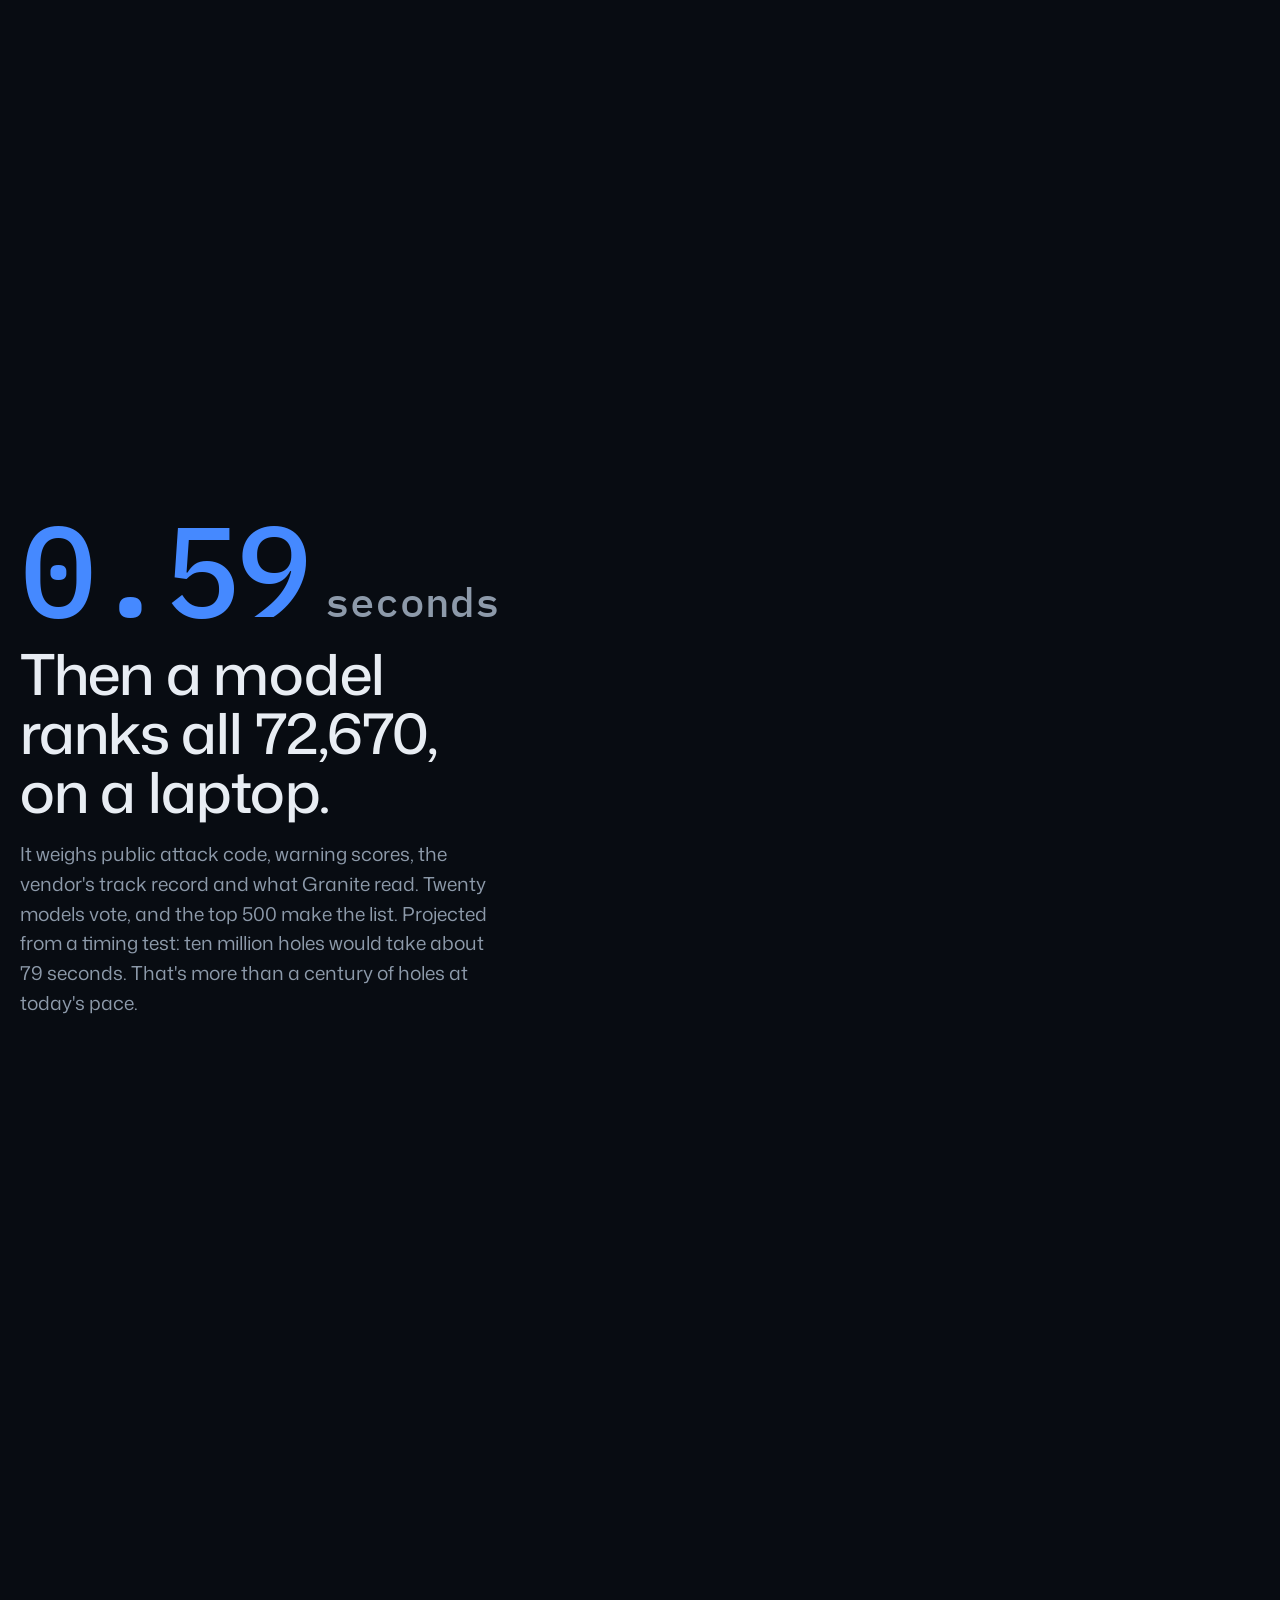
==== commit 96cf3041: "Site: remove 2023 and rebuild lines from the fair card" ====
--- a/site/index.html
+++ b/site/index.html
@@ -114,9 +114,7 @@
     <span class="num mint">36%<small>not 44%</small></span>
     <h2>We could have claimed 44%. <mark>We claim 36%.</mark></h2>
     <p>Some data only appears after a hole is attacked, like NVD marking it as reviewed. Using it would have lifted our catch rate from 36% to 44%, so we left it out. Rerun with new random seeds: 35% to 37% every time. Trained on shuffled answers, it catches almost nothing.</p>
-    <p>On an older year (2023), we caught 18% and the usual rule caught 23%. We report it anyway.</p>
-    <p>Anyone can rebuild the exact same 500 from our code in about 6 minutes.</p>
-  </div></section>
+    </div></section>
 
   <section class="step" data-s="close"><div class="card">
     <svg class="biglogo" viewBox="400 180 610 790" aria-hidden="true"><path d="M450 293L528 266L532 330L608 310L610 238L703 201L797 238L798 310L876 330L880 266L958 293L958 412L703 362L452 412Z" fill="none" stroke="currentColor" stroke-width="30" stroke-linejoin="miter" stroke-miterlimit="8"/><path d="M450 293L528 266L532 330L608 310L610 238L703 201L797 238L798 310L876 330L880 266L958 293L958 412L703 362L452 412Z" fill="none" stroke="var(--bg)" stroke-width="20" stroke-linejoin="miter" stroke-miterlimit="8"/><path d="M487 450L703 398L919 450L884 492L884 742L703 840L522 742L522 492Z" fill="none" stroke="currentColor" stroke-width="30" stroke-linejoin="miter" stroke-miterlimit="8"/><path d="M487 450L703 398L919 450L884 492L884 742L703 840L522 742L522 492Z" fill="none" stroke="var(--bg)" stroke-width="20" stroke-linejoin="miter" stroke-miterlimit="8"/><path d="M507 606L425 655L425 798L703 948L982 798L982 655L900 606" fill="none" stroke="currentColor" stroke-width="30" stroke-linejoin="miter" stroke-miterlimit="8"/><path d="M507 606L425 655L425 798L703 948L982 798L982 655L900 606" fill="none" stroke="var(--bg)" stroke-width="20" stroke-linejoin="miter" stroke-miterlimit="8"/></svg>
